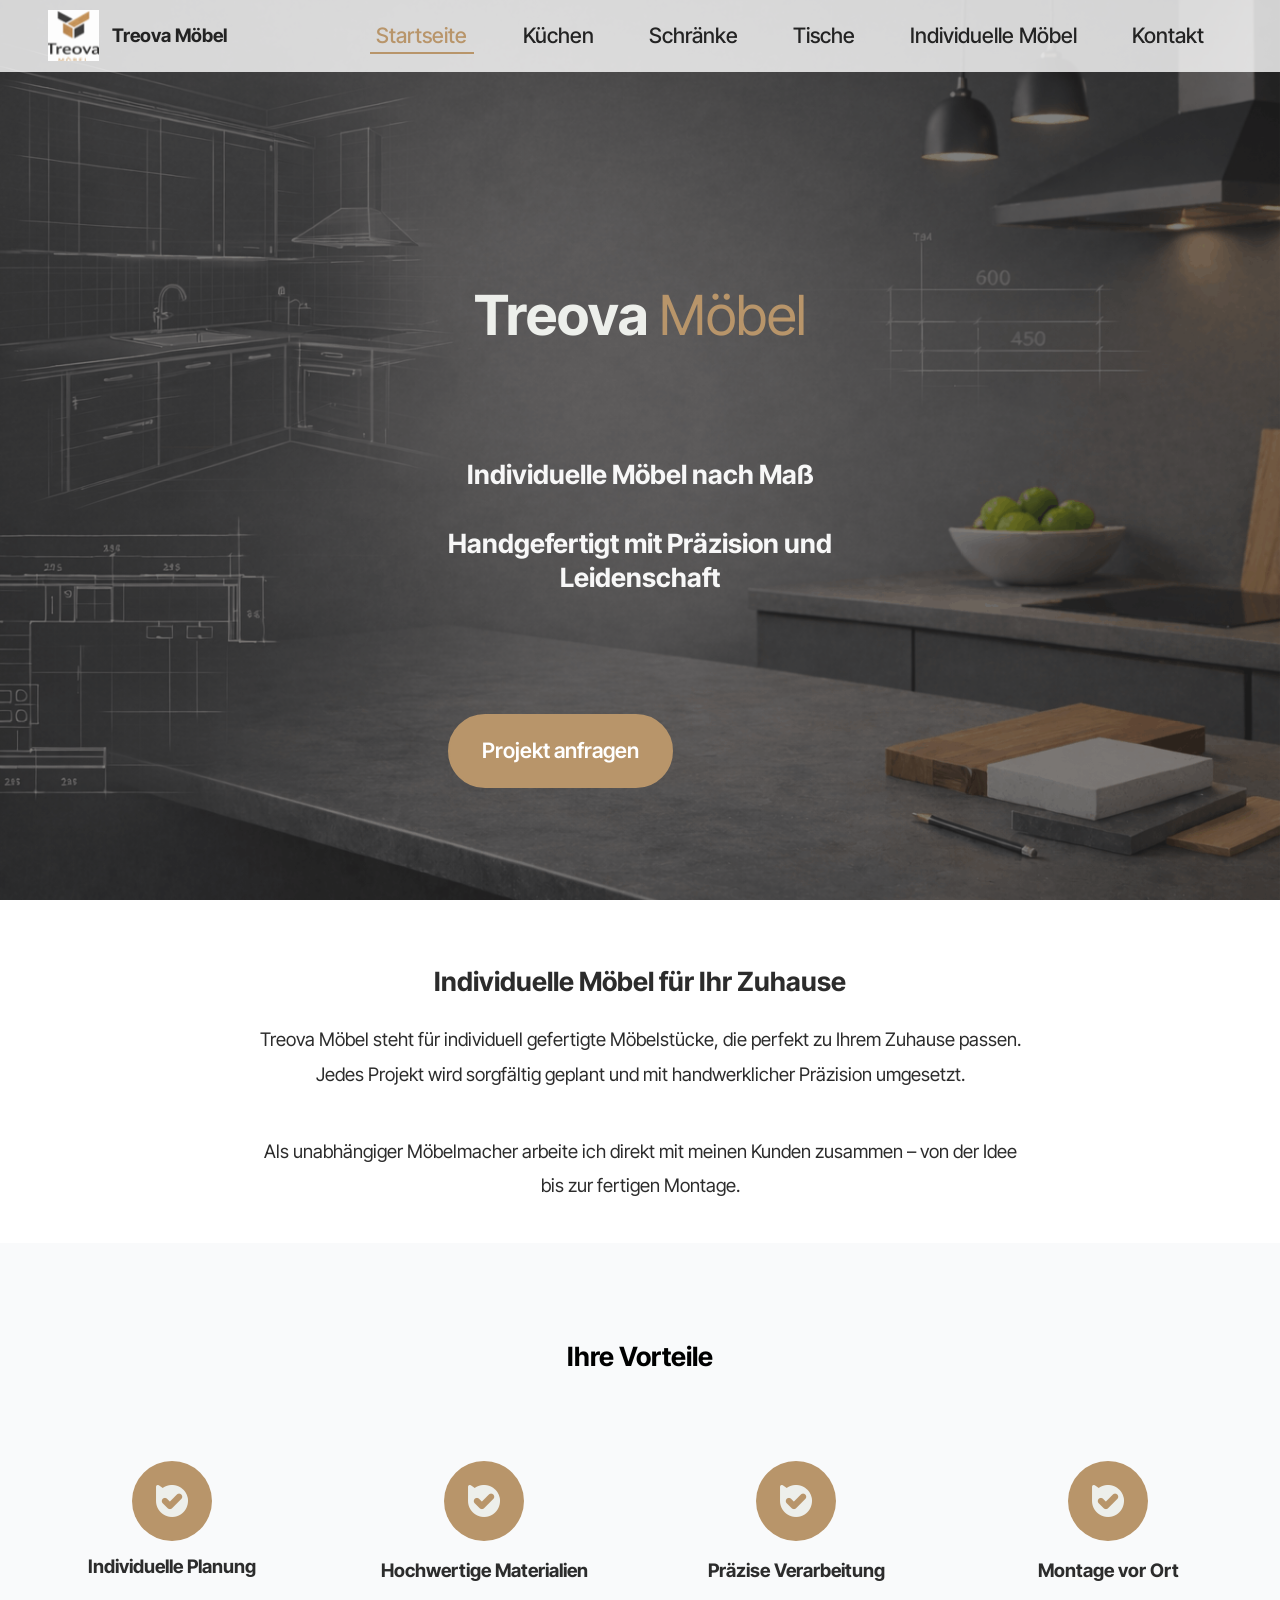
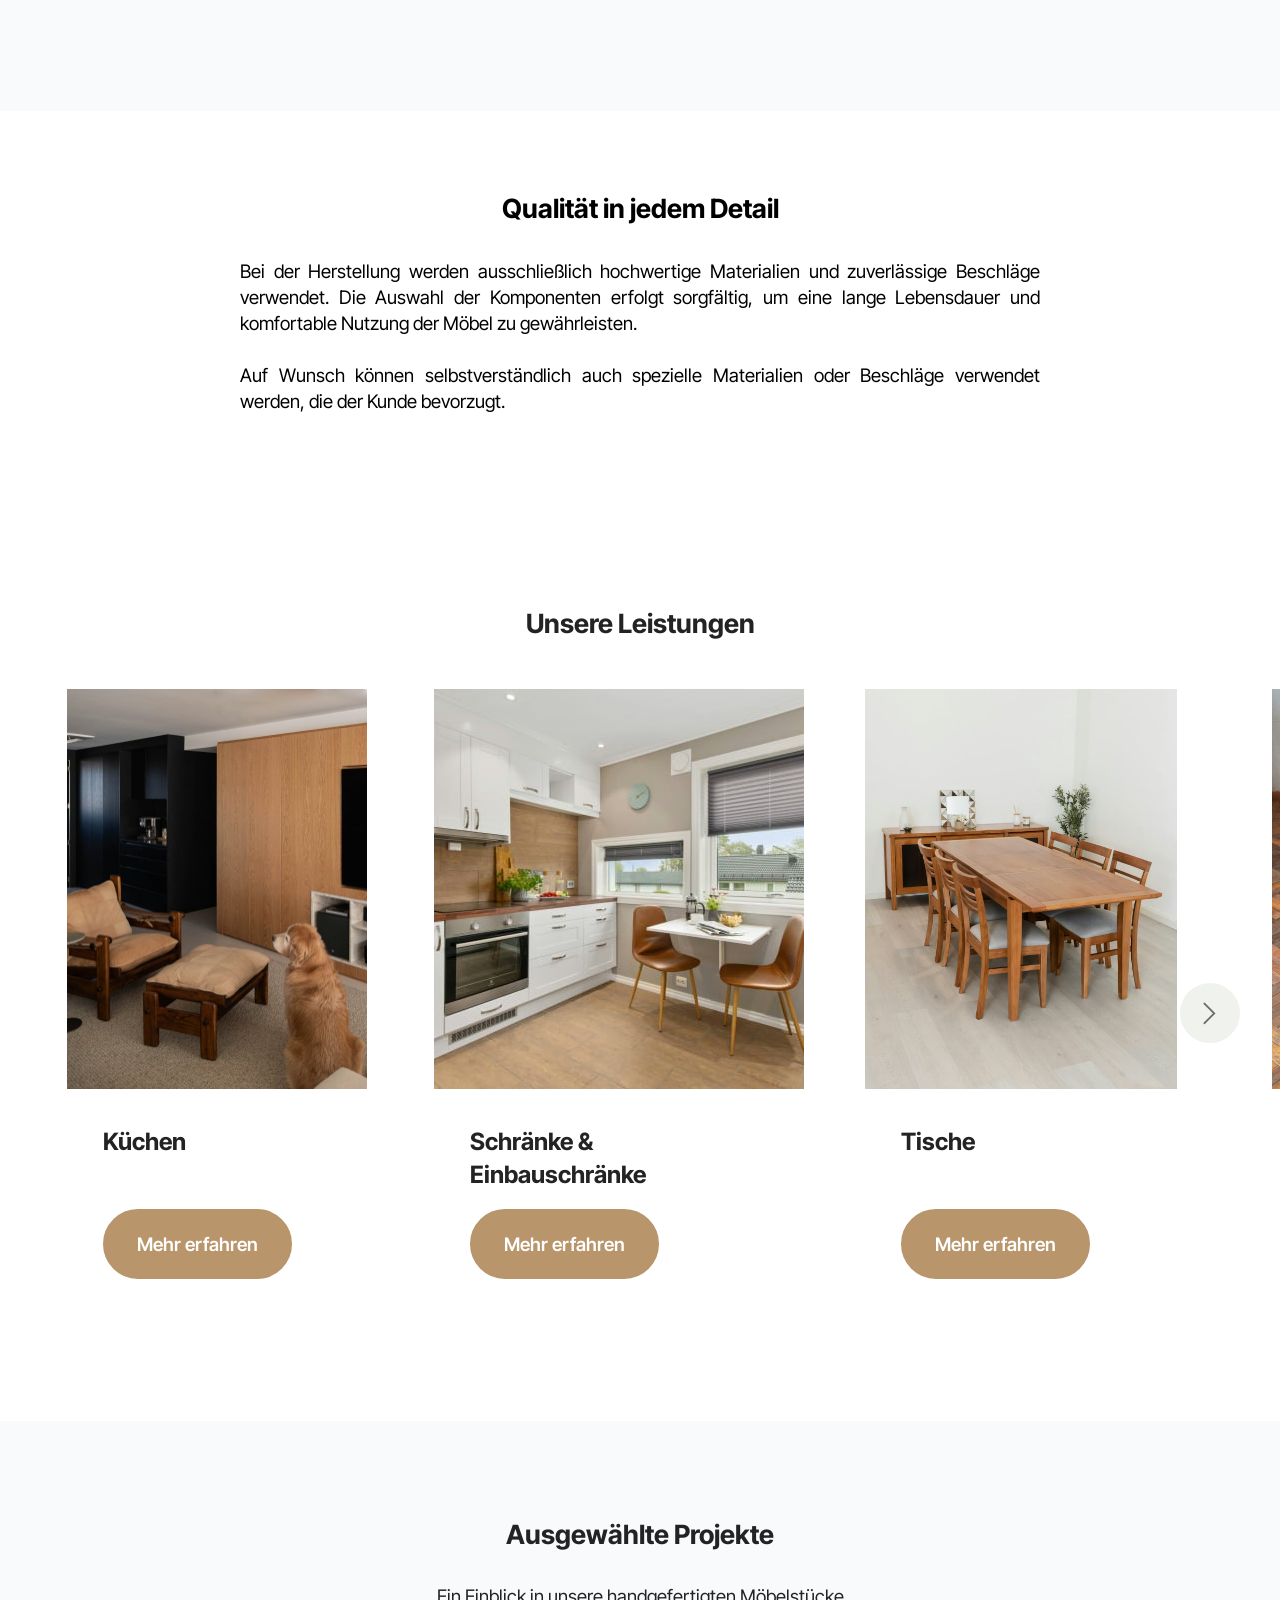
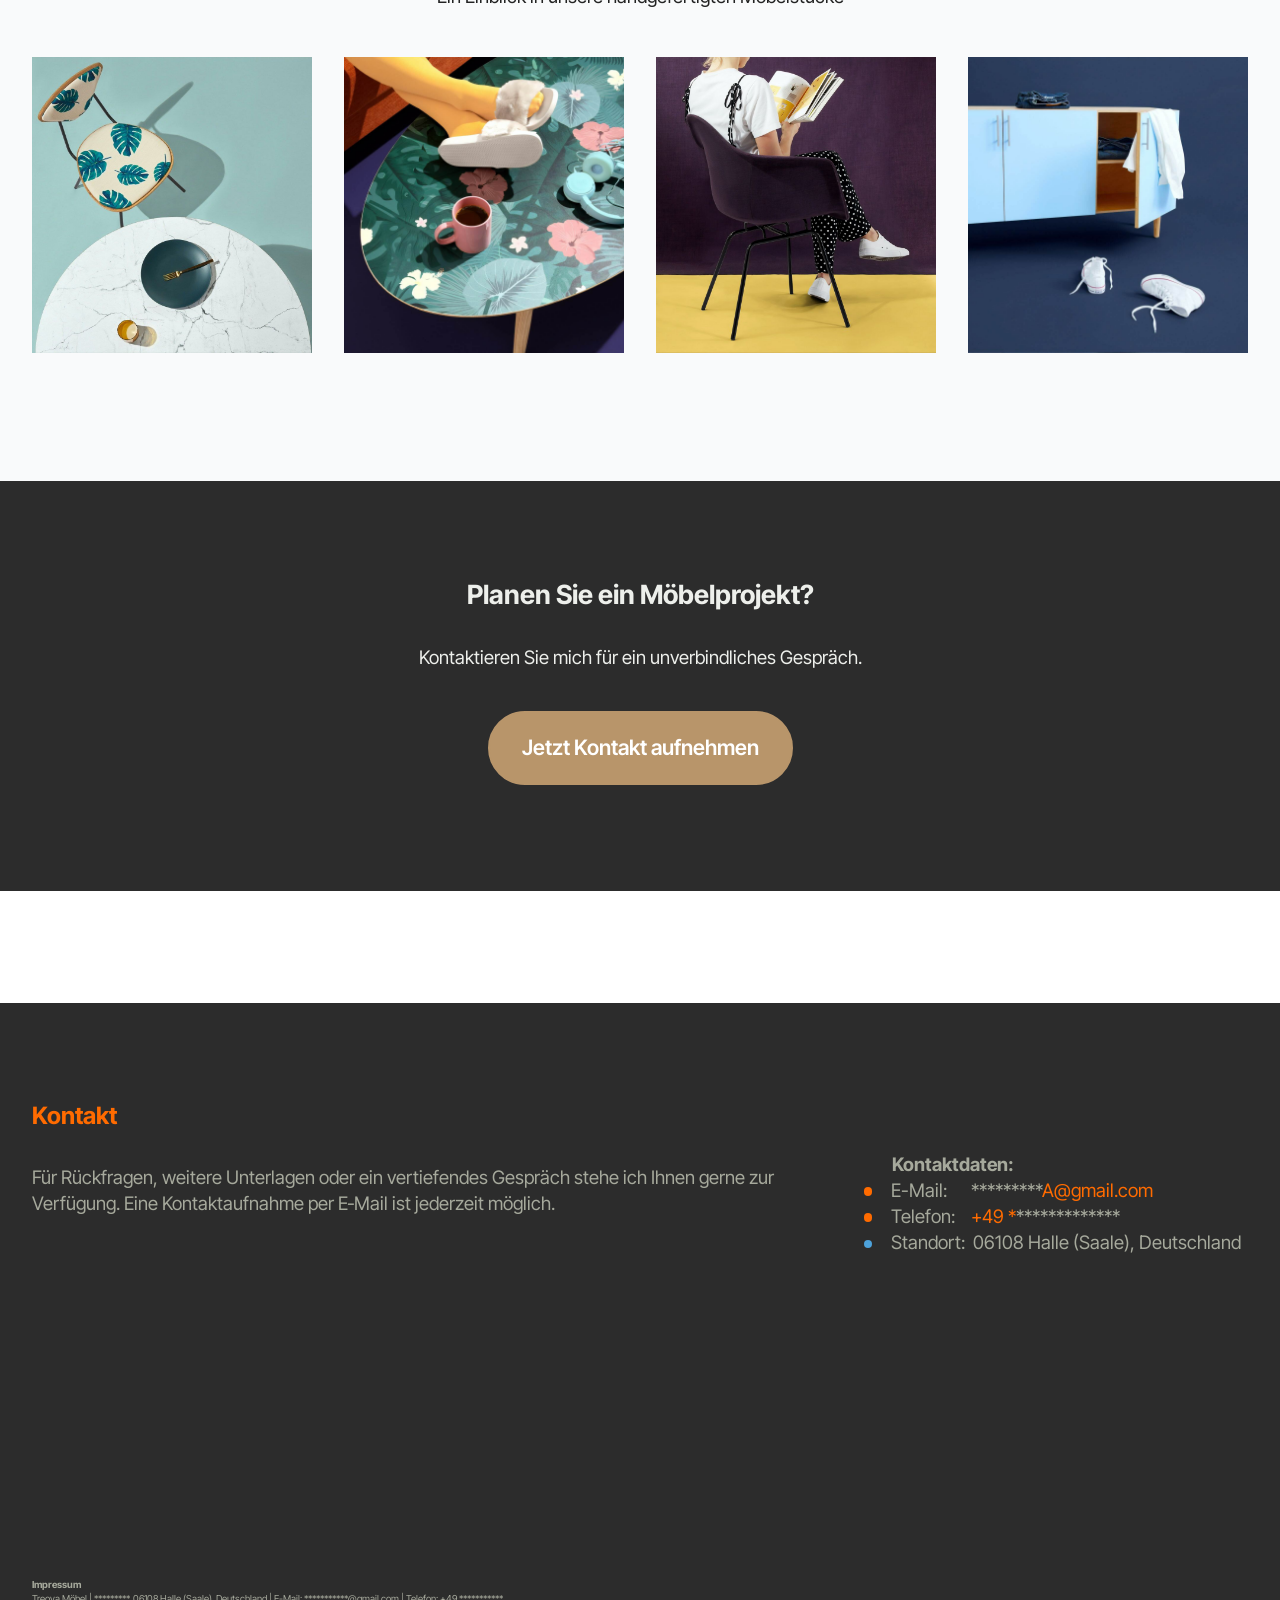
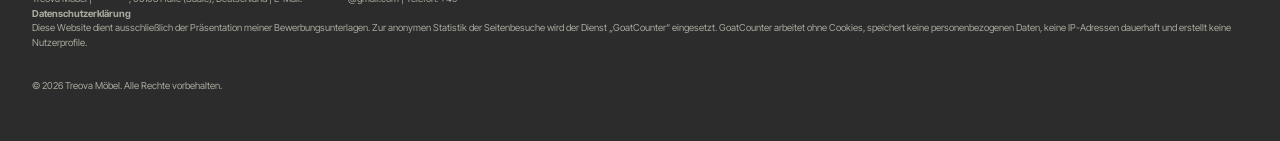
==== index.html @ cf36a308 "2.5 коммит" ====
<!DOCTYPE html>
<html  lang="de">
<head>
  <!-- Site made with Mobirise Website Builder v6.1.9, https://mobirise.com -->
  <meta charset="UTF-8">
  <meta http-equiv="X-UA-Compatible" content="IE=edge">
  <meta name="generator" content="Mobirise v6.1.9, mobirise.com">
  <meta name="twitter:card" content="summary_large_image"/>
  <meta name="twitter:image:src" content="assets/images/index-meta.png">
  <meta property="og:image" content="assets/images/index-meta.png">
  <meta name="twitter:title" content="Treova Möbel">
  <meta name="viewport" content="width=device-width, initial-scale=1, minimum-scale=1">
  <link rel="shortcut icon" href="assets/images/logo-t20e2809420d0bad0bed0bfd0b8d18f-128x108.png" type="image/x-icon">
  <meta name="description" content="Qualität braucht Zeit">
  
  
  <title>Treova Möbel</title>
  <link rel="stylesheet" href="assets/web/assets/mobirise-icons2/mobirise2.css">
  <link rel="stylesheet" href="assets/bootstrap/css/bootstrap.min.css">
  <link rel="stylesheet" href="assets/parallax/jarallax.css">
  <link rel="stylesheet" href="assets/dropdown/css/style.css">
  <link rel="stylesheet" href="assets/socicon/css/styles.css">
  <link rel="stylesheet" href="assets/theme/css/style.css">
  <link rel="preload" href="https://fonts.googleapis.com/css?family=Inter+Tight:100,200,300,400,500,600,700,800,900,100i,200i,300i,400i,500i,600i,700i,800i,900i&display=swap" as="style" onload="this.onload=null;this.rel='stylesheet'">
  <noscript><link rel="stylesheet" href="https://fonts.googleapis.com/css?family=Inter+Tight:100,200,300,400,500,600,700,800,900,100i,200i,300i,400i,500i,600i,700i,800i,900i&display=swap"></noscript>
  <link rel="preload" as="style" href="assets/mobirise/css/mbr-additional.css?v=vPONJG"><link rel="stylesheet" href="assets/mobirise/css/mbr-additional.css?v=vPONJG" type="text/css">

  
  
  
</head>
<body>
  
  <section data-bs-version="5.1" class="menu menu1 cid-v5mU62yUip" once="menu" id="menu1-2">
    

    <nav class="navbar navbar-dropdown navbar-fixed-top navbar-expand-lg">
        <div class="container-fluid">
            <div class="navbar-brand">
                <span class="navbar-logo">
                    <a href="index.html#header18-1">
                        <img src="assets/images/logo-t-1-140x93.webp" alt="" style="height: 3.2rem;">
                    </a>
                </span>
                <span class="navbar-caption-wrap"><a class="navbar-caption text-black display-7" href="index.html">Treova Möbel</a></span>
            </div>
            <button class="navbar-toggler" type="button" data-toggle="collapse" data-bs-toggle="collapse" data-target="#navbarSupportedContent" data-bs-target="#navbarSupportedContent" aria-controls="navbarNavAltMarkup" aria-expanded="false" aria-label="Toggle navigation">
                <div class="hamburger">
                    <span></span>
                    <span></span>
                    <span></span>
                    <span></span>
                </div>
            </button>
            <div class="collapse navbar-collapse" id="navbarSupportedContent">
                <ul class="navbar-nav nav-dropdown nav-right" data-app-modern-menu="true"><li class="nav-item"><a class="nav-link link text-black display-4" href="index.html#header18-1">Startseite</a></li>
                    <li class="nav-item"><a class="nav-link link text-black display-4" href="index.html#article11-s">
                            Küchen</a></li>
                    <li class="nav-item"><a class="nav-link link text-black display-4" href="index.html#article11-t">Schränke</a>
                    </li><li class="nav-item"><a class="nav-link link text-black display-4" href="index.html#article11-t">Tische</a></li><li class="nav-item"><a class="nav-link link text-black display-4" href="index.html#article11-t">Individuelle Möbel</a></li><li class="nav-item"><a class="nav-link link text-black display-4" href="index.html#content10-z">Kontakt</a></li></ul>
                
                
            </div>
        </div>
    </nav>
</section>

<section data-bs-version="5.1" class="header18 cid-v5iQ4t1JHs mbr-fullscreen mbr-parallax-background" id="header18-1">

    

    
    <div class="mbr-overlay" style="opacity: 0.6; background-color: rgb(44, 44, 44);"></div>

    <div class="align-center container-fluid">
        <div class="row justify-content-center">
            <div class="col-12 col-lg-4">
                <h1 class="mbr-section-title mbr-fonts-style mbr-white mb-3 display-1"><strong><br></strong><br><br><strong>Treova <span style="color: #b8956a;"> Möbel</span></strong><br><strong><br></strong></h1>
                <h2 class="mbr-section-subtitle mbr-fonts-style mbr-white mb-3 display-2"><br><strong>Individuelle Möbel nach Maß</strong><br><br><div><strong>Handgefertigt mit Präzision und Leidenschaft</strong></div></h2>
                <p class="mbr-text mbr-fonts-style mbr-white display-7"><br><br><br></p>
                <div class="mbr-section-btn mt-3"><a class="btn btn-primary display-4" href="https://mobiri.se">Projekt anfragen</a></div>
            </div>
        </div>
    </div>
</section>

<section data-bs-version="5.1" class="article11 cid-v5na5n8tZS" id="article11-s">
    

    
    
    <div class="container">
        <div class="row justify-content-center">
            <div class="title col-md-12 col-lg-9">
                <h3 class="mbr-section-title mbr-fonts-style align-center mt-0 mb-0 display-2"><strong>Individuelle Möbel für Ihr Zuhause</strong></h3>
                <h4 class="mbr-section-subtitle align-center mbr-fonts-style mt-4 display-7"><p>Treova Möbel steht für individuell gefertigte Möbelstücke, die perfekt zu Ihrem Zuhause passen.
</p><p>Jedes Projekt wird sorgfältig geplant und mit handwerklicher Präzision umgesetzt.</p><br><p>
</p><p>Als unabhängiger Möbelmacher arbeite ich direkt mit meinen Kunden zusammen – von der Idee
</p><p>bis zur fertigen Montage.</p><p>
</p><p>
</p><p>
</p><p>
</p><p>
</p><p>
</p></h4>
                
            </div>
        </div>
    </div>
</section>

<section data-bs-version="5.1" class="features10 cid-vdRN24aabG" id="features010-13">
  

  
  
  <div class="container">
    <div class="row justify-content-center mb-5">
      <div class="col-12 mb-0 content-head">
        <h3 class="mbr-section-title mbr-fonts-style align-center display-2"><strong>Ihre Vorteile</strong></h3>
        
      </div>
    </div>
    <div class="row">
      <div class="item features-without-image col-12 col-md-6 col-lg-3">
        <div class="item-wrapper">
          <div class="card-box align-left">
            <div class="iconfont-wrapper mb-3">
              <span class="mbr-iconfont socicon-bale socicon" style="color: rgb(237, 239, 235); fill: rgb(237, 239, 235);"></span>
            </div>
            <h4 class="card-title mbr-fonts-style display-7"><p><strong>Individuelle Planung</strong></p></h4>
            
            
          </div>
        </div>
      </div>
      <div class="item features-without-image col-12 col-md-6 col-lg-3">
        <div class="item-wrapper">
          <div class="card-box align-left">
            <div class="iconfont-wrapper mb-3">
              <span class="mbr-iconfont socicon-bale socicon" style="color: rgb(237, 239, 235); fill: rgb(237, 239, 235);"></span>
            </div>
            <h4 class="card-title mbr-fonts-style display-7"><strong>Hochwertige Materialien</strong></h4>
            
            
          </div>
        </div>
      </div>
      <div class="item features-without-image col-12 col-md-6 col-lg-3">
        <div class="item-wrapper">
          <div class="card-box align-left">
            <div class="iconfont-wrapper mb-3">
              <span class="mbr-iconfont socicon-bale socicon" style="color: rgb(237, 239, 235); fill: rgb(237, 239, 235);"></span>
            </div>
            <h4 class="card-title mbr-fonts-style display-7"><strong>Präzise Verarbeitung</strong></h4>
            
            
          </div>
        </div>
      </div><div class="item features-without-image col-12 col-md-6 col-lg-3">
        <div class="item-wrapper">
          <div class="card-box align-left">
            <div class="iconfont-wrapper mb-3">
              <span class="mbr-iconfont socicon-bale socicon" style="color: rgb(237, 239, 235); fill: rgb(237, 239, 235);"></span>
            </div>
            <h4 class="card-title mbr-fonts-style display-7"><strong>Montage vor Ort</strong></h4>
            
            
          </div>
        </div>
      </div>
    </div>
  </div>
</section>

<section data-bs-version="5.1" class="article12 cid-vdS11C3sQA" id="article12-14">    
    
    <div class="container">
        <div class="row justify-content-center">
            <div class="col-md-12 col-lg-8">
                <h3 class="mbr-section-title mbr-fonts-style mb-4 mt-0 display-2"><strong>Qualität in jedem Detail</strong></h3>
                
                <p class="mbr-text mbr-fonts-style display-7">Bei der Herstellung werden ausschließlich hochwertige Materialien und zuverlässige Beschläge verwendet. Die Auswahl der Komponenten erfolgt sorgfältig, um eine lange Lebensdauer und komfortable Nutzung der Möbel zu gewährleisten.
<br>
<br>Auf Wunsch können selbstverständlich auch spezielle Materialien oder Beschläge verwendet werden, die der Kunde bevorzugt.</p>
            </div>
        </div>
    </div>
</section>

<section data-bs-version="5.1" class="features017 mbr-embla cid-vdS1R44DK9" id="features017-15">
	
	
	<div class="position-relative">
		<div class="container-fluid">
			<div class="row justify-content-center">
				<div class="col-12 content-head">
					<div class="mbr-section-head mb-5">
						<h4 class="mbr-section-title mbr-fonts-style align-center mb-0 display-2"><strong>Unsere Leistungen</strong></h4>
						
					</div>
				</div>
			</div>
		</div>

		<div class="embla" data-skip-snaps="true" data-align="center" data-contain-scroll="trimSnaps" data-auto-play-interval="5" data-draggable="true">
			<div class="embla__viewport container-fluid">
				<div class="embla__container">
					
					<div class="embla__slide slider-image item active" style="margin-left: 1rem; margin-right: 1rem;">
						<div class="slide-content">
							<div class="item-img">
								<div class="item-wrapper">
									<img src="assets/images/caroline-badran-wv4qcw4jqta-unsplash-600x802.webp" alt="Mobirise Website Builder" title="" data-slide-to="0" data-bs-slide-to="0">
								</div>
							</div>
							<div class="item-content">
								<h5 class="item-title mbr-fonts-style display-5">
									<strong>Küchen</strong></h5>
								
								
							</div>

							<div class="mbr-section-btn item-footer mt-2"><a href="" class="btn item-btn btn-primary display-7" target="_blank">Mehr erfahren</a></div>
						</div>
					</div><div class="embla__slide slider-image item" style="margin-left: 1rem; margin-right: 1rem;">
						<div class="slide-content">
							<div class="item-img">
								<div class="item-wrapper">
									<img src="assets/images/rune-enstad-uxfj-6zj27m-unsplash-600x400.webp" alt="Mobirise Website Builder" title="" data-slide-to="1" data-bs-slide-to="1">
								</div>
							</div>
							<div class="item-content">
								<h5 class="item-title mbr-fonts-style display-5">
									<strong>Schränke &amp; Einbauschränke</strong></h5>
								
								
							</div>
							<div class="mbr-section-btn item-footer mt-2"><a href="" class="btn item-btn btn-primary display-7" target="_blank">Mehr erfahren</a></div>
						</div>
					</div>
					<div class="embla__slide slider-image item" style="margin-left: 1rem; margin-right: 1rem;">
						<div class="slide-content">
							<div class="item-img">
								<div class="item-wrapper">
									<img src="assets/images/costa-live-fnfusu-hc98-unsplash-600x768.webp" alt="Mobirise Website Builder" title="" data-slide-to="3" data-bs-slide-to="3">
								</div>
							</div>
							<div class="item-content">
								<h5 class="item-title mbr-fonts-style display-5">
									<strong>Tische</strong></h5>
								
								
							</div>
							<div class="mbr-section-btn item-footer mt-2"><a href="" class="btn item-btn btn-primary display-7" target="_blank">Mehr erfahren</a></div>
						</div>
					</div>
					<div class="embla__slide slider-image item" style="margin-left: 1rem; margin-right: 1rem;">
						<div class="slide-content">
							<div class="item-img">
								<div class="item-wrapper">
									<img src="assets/images/lesha-tuman-lwusfk4whl8-unsplash-1200x1590.webp" alt="Mobirise Website Builder" title="" data-slide-to="4" data-bs-slide-to="4">
								</div>
							</div>
							<div class="item-content">
								<h5 class="item-title mbr-fonts-style display-5">
									<strong>Individuelle Möbel</strong></h5>
								
								
							</div>
							<div class="mbr-section-btn item-footer mt-2"><a href="" class="btn item-btn btn-primary display-7" target="_blank">Mehr erfahren</a></div>
						</div>
					</div>
					
					
					
					
				</div>
			</div>
			<button class="embla__button embla__button--prev">
				<span class="mobi-mbri mobi-mbri-arrow-prev mbr-iconfont" aria-hidden="true"></span>
				<span class="sr-only visually-hidden visually-hidden visually-hidden">Previous</span>
			</button>
			<button class="embla__button embla__button--next">
				<span class="mobi-mbri mobi-mbri-arrow-next mbr-iconfont" aria-hidden="true"></span>
				<span class="sr-only visually-hidden visually-hidden visually-hidden">Next</span>
			</button>
		</div>
	</div>
</section>

<section data-bs-version="5.1" class="gallery1 mbr-gallery cid-vdS9AsMY2x" id="gallery01-17">
    
    

    <div class="container-fluid">
        <div class="row justify-content-center">
            <div class="col-12 content-head">
                <div class="mb-5">
                    <h3 class="mbr-section-title mbr-fonts-style align-center m-0 display-2"><strong>Ausgewählte Projekte</strong></h3>
                    <h4 class="mbr-section-subtitle mbr-fonts-style align-center mb-0 mt-4 display-7">Ein Einblick in unsere handgefertigten Möbelstücke</h4>
                </div>
            </div>
        </div>
        
        <div class="row mbr-gallery">
            
            
            
            
            <div class="col-12 col-md-6 col-lg-3 item gallery-image active">
                <div class="item-wrapper mb-3" data-toggle="modal" data-bs-toggle="modal" data-target="#vdSB1bk5Z7-modal" data-bs-target="#vdSB1bk5Z7-modal">
                    <img class="w-100" src="assets/images/gallery10.webp" alt="Mobirise Website Builder" data-slide-to="0" data-bs-slide-to="0" data-target="#lb-vdSB1bk5Z7" data-bs-target="#lb-vdSB1bk5Z7">
                    <div class="icon-wrapper">
                        <span class="mobi-mbri mobi-mbri-search mbr-iconfont mbr-iconfont-btn"></span>
                    </div>
                </div>
                
            </div>
            <div class="col-12 col-md-6 col-lg-3 item gallery-image">
                <div class="item-wrapper mb-3" data-toggle="modal" data-bs-toggle="modal" data-target="#vdSB1bk5Z7-modal" data-bs-target="#vdSB1bk5Z7-modal">
                    <img class="w-100" src="assets/images/gallery05.webp" alt="Mobirise Website Builder" data-slide-to="1" data-bs-slide-to="1" data-target="#lb-vdSB1bk5Z7" data-bs-target="#lb-vdSB1bk5Z7">
                    <div class="icon-wrapper">
                        <span class="mobi-mbri mobi-mbri-search mbr-iconfont mbr-iconfont-btn"></span>
                    </div>
                </div>
                
            </div>
            <div class="col-12 col-md-6 col-lg-3 item gallery-image">
                <div class="item-wrapper mb-3" data-toggle="modal" data-bs-toggle="modal" data-target="#vdSB1bk5Z7-modal" data-bs-target="#vdSB1bk5Z7-modal">
                    <img class="w-100" src="assets/images/gallery06.webp" alt="Mobirise Website Builder" data-slide-to="2" data-bs-slide-to="2" data-target="#lb-vdSB1bk5Z7" data-bs-target="#lb-vdSB1bk5Z7">
                    <div class="icon-wrapper">
                        <span class="mobi-mbri mobi-mbri-search mbr-iconfont mbr-iconfont-btn"></span>
                    </div>
                </div>
                
            </div>
            <div class="col-12 col-md-6 col-lg-3 item gallery-image">
                <div class="item-wrapper mb-3" data-toggle="modal" data-bs-toggle="modal" data-target="#vdSB1bk5Z7-modal" data-bs-target="#vdSB1bk5Z7-modal">
                    <img class="w-100" src="assets/images/gallery07.webp" alt="Mobirise Website Builder" data-slide-to="3" data-bs-slide-to="3" data-target="#lb-vdSB1bk5Z7" data-bs-target="#lb-vdSB1bk5Z7">
                    <div class="icon-wrapper">
                        <span class="mobi-mbri mobi-mbri-search mbr-iconfont mbr-iconfont-btn"></span>
                    </div>
                </div>
                
            </div>
        </div>

        <div class="modal mbr-slider" tabindex="-1" role="dialog" aria-hidden="true" id="vdSB1bk5Z7-modal">
            <div class="modal-dialog" role="document">
                <div class="modal-content">
                    <div class="modal-body">
                        <div class="carousel slide" data-pause="false" data-bs-pause="false" id="lb-vdSB1bk5Z7" data-interval="5000" data-bs-interval="5000">
                            <div class="carousel-inner">
                                
                                
                                
                                
                                <div class="carousel-item active">
                                    <img class="d-block w-100" src="assets/images/gallery10.webp" alt="Mobirise Website Builder">
                                </div>
                                <div class="carousel-item">
                                    <img class="d-block w-100" src="assets/images/gallery05.webp" alt="Mobirise Website Builder">
                                </div>
                                <div class="carousel-item">
                                    <img class="d-block w-100" src="assets/images/gallery06.webp" alt="Mobirise Website Builder">
                                </div>
                                <div class="carousel-item">
                                    <img class="d-block w-100" src="assets/images/gallery07.webp" alt="Mobirise Website Builder">
                                </div>
                            </div>
                            <ol class="carousel-indicators">
                                <li data-slide-to="0" data-bs-slide-to="0" class="active" data-target="#lb-vdSB1bk5Z7" data-bs-target="#lb-vdSB1bk5Z7"></li>
                                <li data-slide-to="1" data-bs-slide-to="1" data-target="#lb-vdSB1bk5Z7" data-bs-target="#lb-vdSB1bk5Z7"></li>
                                <li data-slide-to="2" data-bs-slide-to="2" data-target="#lb-vdSB1bk5Z7" data-bs-target="#lb-vdSB1bk5Z7"></li>
                                <li data-slide-to="3" data-bs-slide-to="3" data-target="#lb-vdSB1bk5Z7" data-bs-target="#lb-vdSB1bk5Z7"></li>
                                
                                
                                
                                
                            </ol>
                            <a role="button" href="" class="close" data-dismiss="modal" data-bs-dismiss="modal" aria-label="Close">
                            </a>
                            <a class="carousel-control-prev carousel-control" role="button" data-slide="prev" data-bs-slide="prev" href="#lb-vdSB1bk5Z7">
                                <span class="mobi-mbri mobi-mbri-arrow-prev" aria-hidden="true"></span>
                                <span class="sr-only visually-hidden">Previous</span>
                            </a>
                            <a class="carousel-control-next carousel-control" role="button" data-slide="next" data-bs-slide="next" href="#lb-vdSB1bk5Z7">
                                <span class="mobi-mbri mobi-mbri-arrow-next" aria-hidden="true"></span>
                                <span class="sr-only visually-hidden">Next</span>
                            </a>
                        </div>
                    </div>
                </div>
            </div>
        </div>
    </div>
</section>

<section data-bs-version="5.1" class="article11 cid-vdSbtx95A5" id="article11-19">
    

    
    
    <div class="container">
        <div class="row justify-content-center">
            <div class="title col-md-12 col-lg-10">
                <h3 class="mbr-section-title mbr-fonts-style align-center mt-0 mb-0 display-2"><strong>Planen Sie ein Möbelprojekt?</strong></h3>
                <h4 class="mbr-section-subtitle align-center mbr-fonts-style mt-4 display-7">Kontaktieren Sie mich für ein unverbindliches Gespräch.</h4>
                <div class="mbr-section-btn align-center mt-4"><a class="btn btn-primary display-4" href="https://mobiri.se">
                        Jetzt Kontakt aufnehmen
                    </a></div>
            </div>
        </div>
    </div>
</section>

<section data-bs-version="5.1" class="article11 cid-vdScfgJIbc" id="article11-1b">
    

    
    
    <div class="container">
        <div class="row justify-content-center">
            <div class="title col-md-12 col-lg-4">
                
                
                
            </div>
        </div>
    </div>
</section>

<section data-bs-version="5.1" class="content10 cid-v5nqV9HXlA" id="content10-z">
    
    <div class="container">
        <div class="row justify-content-center">
            <div class="col-12 col-md">
                <h5 class="mbr-section-title mbr-fonts-style mb-4 display-5">
                    <strong>Kontakt</strong>
                </h5>
                <h6 class="mbr-section-subtitle mbr-fonts-style mb-4 display-7">Für Rückfragen, weitere Unterlagen oder ein vertiefendes Gespräch stehe ich Ihnen gerne zur Verfügung. Eine Kontaktaufnahme per E‑Mail ist jederzeit möglich.
<div>
</div><div><br></div></h6>
            </div>
            <div class="col-md-12 col-lg-4">
                <p class="mbr-text mbr-fonts-style display-7"><strong><br></strong><br><strong>&nbsp; &nbsp; &nbsp; &nbsp;Kontaktdaten:</strong><br><span style="display:inline-block;width:0.45em;height:0.45em;border-radius:50%;background:#ff6b00;margin-right:1em;vertical-align:middle;"></span>E-Mail:&nbsp; &nbsp; &nbsp; *********<a href="mailto:SVETLANA@gmail.com" class="text-secondary">A@gmail.com</a><br><span style="display:inline-block;width:0.45em;height:0.45em;border-radius:50%;background:#ff6b00;margin-right:1em;vertical-align:middle;"></span>Telefon:&nbsp; &nbsp; <a href="tel:+491703128604" class="text-secondary text-primary">+49 *</a>*************<br><span style="display:inline-block;width:0.45em;height:0.45em;border-radius:50%;background:#4da2db;margin-right:1em;vertical-align:middle;"></span>Standort:&nbsp; 06108 Halle (Saale), Deutschland<br></p>
            </div>
        </div>
    </div>
</section>

<section data-bs-version="5.1" class="features15 cid-v5nteUKpYB" id="features15-10">

    

    
    
    <div class="container-fluid">
        <div class="row justify-content-center">
            <div class="item features-without-image mb-5 col-12 col-md-12 active">
                <div class="item-wrapper">
                    
                    <div class="card-box">
                        
                        <h5 class="card-text mbr-fonts-style new-font"><strong>Impressum
</strong><em><strong></strong></em><div>Treova Möbel | *********, 06108 Halle (Saale), Deutschland | E-Mail:  ***********@gmail.com | Telefon: +49 ***********</div><div><strong>Datenschutzerklärung
</strong></div><div>Diese Website dient ausschließlich der Präsentation meiner Bewerbungsunterlagen. Zur anonymen Statistik der Seitenbesuche wird der Dienst „GoatCounter“ eingesetzt. GoatCounter arbeitet ohne Cookies, speichert keine personenbezogenen Daten, keine IP-Adressen dauerhaft und erstellt keine Nutzerprofile.</div><br><br><div>© 2026 Treova Möbel. Alle Rechte vorbehalten.</div></h5>
                    </div>
                </div>
            </div>
            
            
        </div>
    </div>
</section><section class="display-7" style="padding: 0;align-items: center;justify-content: center;flex-wrap: wrap;    align-content: center;display: flex;position: relative;height: 4rem;"><a href="https://mobiri.se/4233459" style="flex: 1 1;height: 4rem;position: absolute;width: 100%;z-index: 1;"><img alt=" Free Website  Builder Software" style="height: 4rem;" src="[data-uri]"></a><p style="margin: 0;text-align: center;" class="display-7">Designed with Mobirise &#8204;</p><a style="z-index:1" href="https://mobirise.com/web-page-maker.html">Free Web Page Maker</a></section><script src="assets/bootstrap/js/bootstrap.bundle.min.js"></script>  <script src="assets/parallax/jarallax.js"></script>  <script src="assets/smoothscroll/smooth-scroll.js"></script>  <script src="assets/ytplayer/index.js"></script>  <script src="assets/dropdown/js/navbar-dropdown.js"></script>  <script src="assets/embla/embla.min.js"></script>  <script src="assets/embla/script.js"></script>  <script src="assets/theme/js/script.js"></script>  
  
  
</body>
</html>
---- assets/web/assets/mobirise-icons2/mobirise2.css ----
@font-face {
  font-family: 'Moririse2';
  font-display: swap;
  src:  url('mobirise2.eot?f2bix4');
  src:  url('mobirise2.eot?f2bix4#iefix') format('embedded-opentype'),
    url('mobirise2.woff2?f2bix4') format('woff2'),
    url('mobirise2.woff?f2bix4') format('woff'),
    url('mobirise2.ttf?f2bix4') format('truetype'),
    url('mobirise2.svg?f2bix4#mobirise2') format('svg');
  font-weight: normal;
  font-style: normal;
}

[class^="mobi-"], [class*=" mobi-"] {
  /* use !important to prevent issues with browser extensions that change fonts */
  font-family: 'Moririse2' !important;
  speak: none;
  font-style: normal;
  font-weight: normal;
  font-variant: normal;
  text-transform: none;
  line-height: 1;

  /* Better Font Rendering =========== */
  -webkit-font-smoothing: antialiased;
  -moz-osx-font-smoothing: grayscale;
}

.mobi-mbri-add-submenu:before {
  content: "\e900";
}
.mobi-mbri-alert:before {
  content: "\e901";
}
.mobi-mbri-align-center:before {
  content: "\e902";
}
.mobi-mbri-align-justify:before {
  content: "\e903";
}
.mobi-mbri-align-left:before {
  content: "\e904";
}
.mobi-mbri-align-right:before {
  content: "\e905";
}
.mobi-mbri-android:before {
  content: "\e906";
}
.mobi-mbri-apple:before {
  content: "\e907";
}
.mobi-mbri-arrow-down:before {
  content: "\e908";
}
.mobi-mbri-arrow-next:before {
  content: "\e909";
}
.mobi-mbri-arrow-prev:before {
  content: "\e90a";
}
.mobi-mbri-arrow-up:before {
  content: "\e90b";
}
.mobi-mbri-bold:before {
  content: "\e90c";
}
.mobi-mbri-bookmark:before {
  content: "\e90d";
}
.mobi-mbri-bootstrap:before {
  content: "\e90e";
}
.mobi-mbri-briefcase:before {
  content: "\e90f";
}
.mobi-mbri-browse:before {
  content: "\e910";
}
.mobi-mbri-bulleted-list:before {
  content: "\e911";
}
.mobi-mbri-calendar:before {
  content: "\e912";
}
.mobi-mbri-camera:before {
  content: "\e913";
}
.mobi-mbri-cart-add:before {
  content: "\e914";
}
.mobi-mbri-cart-full:before {
  content: "\e915";
}
.mobi-mbri-cash:before {
  content: "\e916";
}
.mobi-mbri-change-style:before {
  content: "\e917";
}
.mobi-mbri-chat:before {
  content: "\e918";
}
.mobi-mbri-clock:before {
  content: "\e919";
}
.mobi-mbri-close:before {
  content: "\e91a";
}
.mobi-mbri-cloud:before {
  content: "\e91b";
}
.mobi-mbri-code:before {
  content: "\e91c";
}
.mobi-mbri-contact-form:before {
  content: "\e91d";
}
.mobi-mbri-credit-card:before {
  content: "\e91e";
}
.mobi-mbri-cursor-click:before {
  content: "\e91f";
}
.mobi-mbri-cust-feedback:before {
  content: "\e920";
}
.mobi-mbri-database:before {
  content: "\e921";
}
.mobi-mbri-delivery:before {
  content: "\e922";
}
.mobi-mbri-desktop:before {
  content: "\e923";
}
.mobi-mbri-devices:before {
  content: "\e924";
}
.mobi-mbri-down:before {
  content: "\e925";
}
.mobi-mbri-download-2:before {
  content: "\e926";
}
.mobi-mbri-download:before {
  content: "\e927";
}
.mobi-mbri-drag-n-drop-2:before {
  content: "\e928";
}
.mobi-mbri-drag-n-drop:before {
  content: "\e929";
}
.mobi-mbri-edit-2:before {
  content: "\e92a";
}
.mobi-mbri-edit:before {
  content: "\e92b";
}
.mobi-mbri-error:before {
  content: "\e92c";
}
.mobi-mbri-extension:before {
  content: "\e92d";
}
.mobi-mbri-features:before {
  content: "\e92e";
}
.mobi-mbri-file:before {
  content: "\e92f";
}
.mobi-mbri-flag:before {
  content: "\e930";
}
.mobi-mbri-folder:before {
  content: "\e931";
}
.mobi-mbri-gift:before {
  content: "\e932";
}
.mobi-mbri-github:before {
  content: "\e933";
}
.mobi-mbri-globe-2:before {
  content: "\e934";
}
.mobi-mbri-globe:before {
  content: "\e935";
}
.mobi-mbri-growing-chart:before {
  content: "\e936";
}
.mobi-mbri-hearth:before {
  content: "\e937";
}
.mobi-mbri-help:before {
  content: "\e938";
}
.mobi-mbri-home:before {
  content: "\e939";
}
.mobi-mbri-hot-cup:before {
  content: "\e93a";
}
.mobi-mbri-idea:before {
  content: "\e93b";
}
.mobi-mbri-image-gallery:before {
  content: "\e93c";
}
.mobi-mbri-image-slider:before {
  content: "\e93d";
}
.mobi-mbri-info:before {
  content: "\e93e";
}
.mobi-mbri-italic:before {
  content: "\e93f";
}
.mobi-mbri-key:before {
  content: "\e940";
}
.mobi-mbri-laptop:before {
  content: "\e941";
}
.mobi-mbri-layers:before {
  content: "\e942";
}
.mobi-mbri-left-right:before {
  content: "\e943";
}
.mobi-mbri-left:before {
  content: "\e944";
}
.mobi-mbri-letter:before {
  content: "\e945";
}
.mobi-mbri-like:before {
  content: "\e946";
}
.mobi-mbri-link:before {
  content: "\e947";
}
.mobi-mbri-lock:before {
  content: "\e948";
}
.mobi-mbri-login:before {
  content: "\e949";
}
.mobi-mbri-logout:before {
  content: "\e94a";
}
.mobi-mbri-magic-stick:before {
  content: "\e94b";
}
.mobi-mbri-map-pin:before {
  content: "\e94c";
}
.mobi-mbri-menu:before {
  content: "\e94d";
}
.mobi-mbri-mobile-2:before {
  content: "\e94e";
}
.mobi-mbri-mobile-horizontal:before {
  content: "\e94f";
}
.mobi-mbri-mobile:before {
  content: "\e950";
}
.mobi-mbri-mobirise:before {
  content: "\e951";
}
.mobi-mbri-more-horizontal:before {
  content: "\e952";
}
.mobi-mbri-more-vertical:before {
  content: "\e953";
}
.mobi-mbri-music:before {
  content: "\e954";
}
.mobi-mbri-new-file:before {
  content: "\e955";
}
.mobi-mbri-numbered-list:before {
  content: "\e956";
}
.mobi-mbri-opened-folder:before {
  content: "\e957";
}
.mobi-mbri-pages:before {
  content: "\e958";
}
.mobi-mbri-paper-plane:before {
  content: "\e959";
}
.mobi-mbri-paperclip:before {
  content: "\e95a";
}
.mobi-mbri-phone:before {
  content: "\e95b";
}
.mobi-mbri-photo:before {
  content: "\e95c";
}
.mobi-mbri-photos:before {
  content: "\e95d";
}
.mobi-mbri-pin:before {
  content: "\e95e";
}
.mobi-mbri-play:before {
  content: "\e95f";
}
.mobi-mbri-plus:before {
  content: "\e960";
}
.mobi-mbri-preview:before {
  content: "\e961";
}
.mobi-mbri-print:before {
  content: "\e962";
}
.mobi-mbri-protect:before {
  content: "\e963";
}
.mobi-mbri-question:before {
  content: "\e964";
}
.mobi-mbri-quote-left:before {
  content: "\e965";
}
.mobi-mbri-quote-right:before {
  content: "\e966";
}
.mobi-mbri-redo:before {
  content: "\e967";
}
.mobi-mbri-refresh:before {
  content: "\e968";
}
.mobi-mbri-responsive-2:before {
  content: "\e969";
}
.mobi-mbri-responsive:before {
  content: "\e96a";
}
.mobi-mbri-right:before {
  content: "\e96b";
}
.mobi-mbri-rocket:before {
  content: "\e96c";
}
.mobi-mbri-sad-face:before {
  content: "\e96d";
}
.mobi-mbri-sale:before {
  content: "\e96e";
}
.mobi-mbri-save:before {
  content: "\e96f";
}
.mobi-mbri-search:before {
  content: "\e970";
}
.mobi-mbri-setting-2:before {
  content: "\e971";
}
.mobi-mbri-setting-3:before {
  content: "\e972";
}
.mobi-mbri-setting:before {
  content: "\e973";
}
.mobi-mbri-share:before {
  content: "\e974";
}
.mobi-mbri-shopping-bag:before {
  content: "\e975";
}
.mobi-mbri-shopping-basket:before {
  content: "\e976";
}
.mobi-mbri-shopping-cart:before {
  content: "\e977";
}
.mobi-mbri-sites:before {
  content: "\e978";
}
.mobi-mbri-smile-face:before {
  content: "\e979";
}
.mobi-mbri-speed:before {
  content: "\e97a";
}
.mobi-mbri-star:before {
  content: "\e97b";
}
.mobi-mbri-success:before {
  content: "\e97c";
}
.mobi-mbri-sun:before {
  content: "\e97d";
}
.mobi-mbri-sun2:before {
  content: "\e97e";
}
.mobi-mbri-tablet-vertical:before {
  content: "\e97f";
}
.mobi-mbri-tablet:before {
  content: "\e980";
}
.mobi-mbri-target:before {
  content: "\e981";
}
.mobi-mbri-timer:before {
  content: "\e982";
}
.mobi-mbri-to-ftp:before {
  content: "\e983";
}
.mobi-mbri-to-local-drive:before {
  content: "\e984";
}
.mobi-mbri-touch-swipe:before {
  content: "\e985";
}
.mobi-mbri-touch:before {
  content: "\e986";
}
.mobi-mbri-trash:before {
  content: "\e987";
}
.mobi-mbri-underline:before {
  content: "\e988";
}
.mobi-mbri-undo:before {
  content: "\e989";
}
.mobi-mbri-unlink:before {
  content: "\e98a";
}
.mobi-mbri-unlock:before {
  content: "\e98b";
}
.mobi-mbri-up-down:before {
  content: "\e98c";
}
.mobi-mbri-up:before {
  content: "\e98d";
}
.mobi-mbri-update:before {
  content: "\e98e";
}
.mobi-mbri-upload-2:before {
  content: "\e98f";
}
.mobi-mbri-upload:before {
  content: "\e990";
}
.mobi-mbri-user-2:before {
  content: "\e991";
}
.mobi-mbri-user:before {
  content: "\e992";
}
.mobi-mbri-users:before {
  content: "\e993";
}
.mobi-mbri-video-play:before {
  content: "\e994";
}
.mobi-mbri-video:before {
  content: "\e995";
}
.mobi-mbri-watch:before {
  content: "\e996";
}
.mobi-mbri-website-theme-2:before {
  content: "\e997";
}
.mobi-mbri-website-theme:before {
  content: "\e998";
}
.mobi-mbri-wifi:before {
  content: "\e999";
}
.mobi-mbri-windows:before {
  content: "\e99a";
}
.mobi-mbri-zoom-in:before {
  content: "\e99b";
}
.mobi-mbri-zoom-out:before {
  content: "\e99c";
}
---- assets/parallax/jarallax.css ----
.jarallax {
    position: relative;
    z-index: 0;
}
.jarallax > .jarallax-img {
    position: absolute;
    object-fit: cover;
    /* support for plugin https://github.com/bfred-it/object-fit-images */
    font-family: 'object-fit: cover;';
    top: 0;
    left: 0;
    width: 100%;
    height: 100%;
    z-index: -1;
}
---- assets/dropdown/css/style.css ----
.navbar-dropdown {
  left: 0;
  padding: 0;
  position: absolute;
  right: 0;
  top: 0;
  transition: all 0.45s ease;
  z-index: 1030;
  background: #282828; }
  .navbar-dropdown .navbar-logo {
    margin-right: 0.8rem;
    transition: margin 0.3s ease-in-out;
    vertical-align: middle; }
    .navbar-dropdown .navbar-logo img {
      height: 3.125rem;
      transition: all 0.3s ease-in-out; }
    .navbar-dropdown .navbar-logo.mbr-iconfont {
      font-size: 3.125rem;
      line-height: 3.125rem; }
  .navbar-dropdown .navbar-caption {
    font-weight: 700;
    white-space: normal;
    vertical-align: -4px;
    line-height: 3.125rem !important; }
    .navbar-dropdown .navbar-caption, .navbar-dropdown .navbar-caption:hover {
      color: inherit;
      text-decoration: none; }
  .navbar-dropdown .mbr-iconfont + .navbar-caption {
    vertical-align: -1px; }
  .navbar-dropdown.navbar-fixed-top {
    position: fixed; }
  .navbar-dropdown .navbar-brand span {
    vertical-align: -4px; }
  .navbar-dropdown.bg-color.transparent {
    background: none; }
  .navbar-dropdown.navbar-short .navbar-brand {
    padding: 0.625rem 0; }
    .navbar-dropdown.navbar-short .navbar-brand span {
      vertical-align: -1px; }
  .navbar-dropdown.navbar-short .navbar-caption {
    line-height: 2.375rem !important;
    vertical-align: -2px; }
  .navbar-dropdown.navbar-short .navbar-logo {
    margin-right: 0.5rem; }
    .navbar-dropdown.navbar-short .navbar-logo img {
      height: 2.375rem; }
    .navbar-dropdown.navbar-short .navbar-logo.mbr-iconfont {
      font-size: 2.375rem;
      line-height: 2.375rem; }
  .navbar-dropdown.navbar-short .mbr-table-cell {
    height: 3.625rem; }
  .navbar-dropdown .navbar-close {
    left: 0.6875rem;
    position: fixed;
    top: 0.75rem;
    z-index: 1000; }
  .navbar-dropdown .hamburger-icon {
    content: "";
    display: inline-block;
    vertical-align: middle;
    width: 16px;
    -webkit-box-shadow: 0 -6px 0 1px #282828,0 0 0 1px #282828,0 6px 0 1px #282828;
    -moz-box-shadow: 0 -6px 0 1px #282828,0 0 0 1px #282828,0 6px 0 1px #282828;
    box-shadow: 0 -6px 0 1px #282828,0 0 0 1px #282828,0 6px 0 1px #282828; }

.dropdown-menu .dropdown-toggle[data-toggle="dropdown-submenu"]::after {
  border-bottom: 0.35em solid transparent;
  border-left: 0.35em solid;
  border-right: 0;
  border-top: 0.35em solid transparent;
  margin-left: 0.3rem; }

.dropdown-menu .dropdown-item:focus {
  outline: 0; }

.nav-dropdown {
  font-size: 0.75rem;
  font-weight: 500;
  height: auto !important; }
  .nav-dropdown .nav-btn {
    padding-left: 1rem; }
  .nav-dropdown .link {
    margin: .667em 1.667em;
    font-weight: 500;
    padding: 0;
    transition: color .2s ease-in-out; }
    .nav-dropdown .link.dropdown-toggle {
      margin-right: 2.583em; }
      .nav-dropdown .link.dropdown-toggle::after {
        margin-left: .25rem;
        border-top: 0.35em solid;
        border-right: 0.35em solid transparent;
        border-left: 0.35em solid transparent;
        border-bottom: 0; }
      .nav-dropdown .link.dropdown-toggle[aria-expanded="true"] {
        margin: 0;
        padding: 0.667em 3.263em  0.667em 1.667em; }
  .nav-dropdown .link::after,
  .nav-dropdown .dropdown-item::after {
    color: inherit; }
  .nav-dropdown .btn {
    font-size: 0.75rem;
    font-weight: 700;
    letter-spacing: 0;
    margin-bottom: 0;
    padding-left: 1.25rem;
    padding-right: 1.25rem; }
  .nav-dropdown .dropdown-menu {
    border-radius: 0;
    border: 0;
    left: 0;
    margin: 0;
    padding-bottom: 1.25rem;
    padding-top: 1.25rem;
    position: relative; }
  .nav-dropdown .dropdown-submenu {
    margin-left: 0.125rem;
    top: 0; }
  .nav-dropdown .dropdown-item {
    font-weight: 500;
    line-height: 2;
    padding: 0.3846em 4.615em 0.3846em 1.5385em;
    position: relative;
    transition: color .2s ease-in-out, background-color .2s ease-in-out; }
    .nav-dropdown .dropdown-item::after {
      margin-top: -0.3077em;
      position: absolute;
      right: 1.1538em;
      top: 50%; }
    .nav-dropdown .dropdown-item:focus, .nav-dropdown .dropdown-item:hover {
      background: none; }

@media (max-width: 767px) {
  .nav-dropdown.navbar-toggleable-sm {
    bottom: 0;
    display: none;
    left: 0;
    overflow-x: hidden;
    position: fixed;
    top: 0;
    transform: translateX(-100%);
    -ms-transform: translateX(-100%);
    -webkit-transform: translateX(-100%);
    width: 18.75rem;
    z-index: 999; } }
.nav-dropdown.navbar-toggleable-xl {
  bottom: 0;
  display: none;
  left: 0;
  overflow-x: hidden;
  position: fixed;
  top: 0;
  transform: translateX(-100%);
  -ms-transform: translateX(-100%);
  -webkit-transform: translateX(-100%);
  width: 18.75rem;
  z-index: 999; }

.nav-dropdown-sm {
  display: block !important;
  overflow-x: hidden;
  overflow: auto;
  padding-top: 3.875rem; }
  .nav-dropdown-sm::after {
    content: "";
    display: block;
    height: 3rem;
    width: 100%; }
  .nav-dropdown-sm.collapse.in ~ .navbar-close {
    display: block !important; }
  .nav-dropdown-sm.collapsing, .nav-dropdown-sm.collapse.in {
    transform: translateX(0);
    -ms-transform: translateX(0);
    -webkit-transform: translateX(0);
    transition: all 0.25s ease-out;
    -webkit-transition: all 0.25s ease-out;
    background: #282828; }
  .nav-dropdown-sm.collapsing[aria-expanded="false"] {
    transform: translateX(-100%);
    -ms-transform: translateX(-100%);
    -webkit-transform: translateX(-100%); }
  .nav-dropdown-sm .nav-item {
    display: block;
    margin-left: 0 !important;
    padding-left: 0; }
  .nav-dropdown-sm .link,
  .nav-dropdown-sm .dropdown-item {
    border-top: 1px dotted rgba(255, 255, 255, 0.1);
    font-size: 0.8125rem;
    line-height: 1.6;
    margin: 0 !important;
    padding: 0.875rem 2.4rem 0.875rem 1.5625rem !important;
    position: relative;
    white-space: normal; }
    .nav-dropdown-sm .link:focus, .nav-dropdown-sm .link:hover,
    .nav-dropdown-sm .dropdown-item:focus,
    .nav-dropdown-sm .dropdown-item:hover {
      background: rgba(0, 0, 0, 0.2) !important;
      color: #c0a375; }
  .nav-dropdown-sm .nav-btn {
    position: relative;
    padding: 1.5625rem 1.5625rem 0 1.5625rem; }
    .nav-dropdown-sm .nav-btn::before {
      border-top: 1px dotted rgba(255, 255, 255, 0.1);
      content: "";
      left: 0;
      position: absolute;
      top: 0;
      width: 100%; }
    .nav-dropdown-sm .nav-btn + .nav-btn {
      padding-top: 0.625rem; }
      .nav-dropdown-sm .nav-btn + .nav-btn::before {
        display: none; }
  .nav-dropdown-sm .btn {
    padding: 0.625rem 0; }
  .nav-dropdown-sm .dropdown-toggle[data-toggle="dropdown-submenu"]::after {
    margin-left: .25rem;
    border-top: 0.35em solid;
    border-right: 0.35em solid transparent;
    border-left: 0.35em solid transparent;
    border-bottom: 0; }
  .nav-dropdown-sm .dropdown-toggle[data-toggle="dropdown-submenu"][aria-expanded="true"]::after {
    border-top: 0;
    border-right: 0.35em solid transparent;
    border-left: 0.35em solid transparent;
    border-bottom: 0.35em solid; }
  .nav-dropdown-sm .dropdown-menu {
    margin: 0;
    padding: 0;
    position: relative;
    top: 0;
    left: 0;
    width: 100%;
    border: 0;
    float: none;
    border-radius: 0;
    background: none; }
  .nav-dropdown-sm .dropdown-submenu {
    left: 100%;
    margin-left: 0.125rem;
    margin-top: -1.25rem;
    top: 0; }

.navbar-toggleable-sm .nav-dropdown .dropdown-menu {
  position: absolute; }

.navbar-toggleable-sm .nav-dropdown .dropdown-submenu {
  left: 100%;
  margin-left: 0.125rem;
  margin-top: -1.25rem;
  top: 0; }

.navbar-toggleable-sm.opened .nav-dropdown .dropdown-menu {
  position: relative; }

.navbar-toggleable-sm.opened .nav-dropdown .dropdown-submenu {
  left: 0;
  margin-left: 00rem;
  margin-top: 0rem;
  top: 0; }

.is-builder .nav-dropdown.collapsing {
  transition: none !important; }
---- assets/socicon/css/styles.css ----
@charset "UTF-8";

@font-face {
  font-family: 'Socicon';
  src:  url('../fonts/socicon.eot');
  src:  url('../fonts/socicon.eot?#iefix') format('embedded-opentype'),
    url('../fonts/socicon.woff2') format('woff2'),
    url('../fonts/socicon.ttf') format('truetype'),
    url('../fonts/socicon.woff') format('woff'),
    url('../fonts/socicon.svg#socicon') format('svg');
  font-weight: normal;
  font-style: normal;
  font-display: swap;
}

[data-icon]:before {
  font-family: "socicon" !important;
  content: attr(data-icon);
  font-style: normal !important;
  font-weight: normal !important;
  font-variant: normal !important;
  text-transform: none !important;
  speak: none;
  line-height: 1;
  -webkit-font-smoothing: antialiased;
  -moz-osx-font-smoothing: grayscale;
}

[class^="socicon-"], [class*=" socicon-"] {
  /* use !important to prevent issues with browser extensions that change fonts */
  font-family: 'Socicon' !important;
  speak: none;
  font-style: normal;
  font-weight: normal;
  font-variant: normal;
  text-transform: none;
  line-height: 1;

  /* Better Font Rendering =========== */
  -webkit-font-smoothing: antialiased;
  -moz-osx-font-smoothing: grayscale;
}

.socicon-500px:before {
  content: "\e000";
}
.socicon-8tracks:before {
  content: "\e001";
}
.socicon-airbnb:before {
  content: "\e002";
}
.socicon-alliance:before {
  content: "\e003";
}
.socicon-amazon:before {
  content: "\e004";
}
.socicon-amplement:before {
  content: "\e005";
}
.socicon-android:before {
  content: "\e006";
}
.socicon-angellist:before {
  content: "\e007";
}
.socicon-apple:before {
  content: "\e008";
}
.socicon-appnet:before {
  content: "\e009";
}
.socicon-baidu:before {
  content: "\e00a";
}
.socicon-bandcamp:before {
  content: "\e00b";
}
.socicon-battlenet:before {
  content: "\e00c";
}
.socicon-mixer:before {
  content: "\e00d";
}
.socicon-bebee:before {
  content: "\e00e";
}
.socicon-bebo:before {
  content: "\e00f";
}
.socicon-behance:before {
  content: "\e010";
}
.socicon-blizzard:before {
  content: "\e011";
}
.socicon-blogger:before {
  content: "\e012";
}
.socicon-buffer:before {
  content: "\e013";
}
.socicon-chrome:before {
  content: "\e014";
}
.socicon-coderwall:before {
  content: "\e015";
}
.socicon-curse:before {
  content: "\e016";
}
.socicon-dailymotion:before {
  content: "\e017";
}
.socicon-deezer:before {
  content: "\e018";
}
.socicon-delicious:before {
  content: "\e019";
}
.socicon-deviantart:before {
  content: "\e01a";
}
.socicon-diablo:before {
  content: "\e01b";
}
.socicon-digg:before {
  content: "\e01c";
}
.socicon-discord:before {
  content: "\e01d";
}
.socicon-disqus:before {
  content: "\e01e";
}
.socicon-douban:before {
  content: "\e01f";
}
.socicon-draugiem:before {
  content: "\e020";
}
.socicon-dribbble:before {
  content: "\e021";
}
.socicon-drupal:before {
  content: "\e022";
}
.socicon-ebay:before {
  content: "\e023";
}
.socicon-ello:before {
  content: "\e024";
}
.socicon-endomodo:before {
  content: "\e025";
}
.socicon-envato:before {
  content: "\e026";
}
.socicon-etsy:before {
  content: "\e027";
}
.socicon-facebook:before {
  content: "\e028";
}
.socicon-feedburner:before {
  content: "\e029";
}
.socicon-filmweb:before {
  content: "\e02a";
}
.socicon-firefox:before {
  content: "\e02b";
}
.socicon-flattr:before {
  content: "\e02c";
}
.socicon-flickr:before {
  content: "\e02d";
}
.socicon-formulr:before {
  content: "\e02e";
}
.socicon-forrst:before {
  content: "\e02f";
}
.socicon-foursquare:before {
  content: "\e030";
}
.socicon-friendfeed:before {
  content: "\e031";
}
.socicon-github:before {
  content: "\e032";
}
.socicon-goodreads:before {
  content: "\e033";
}
.socicon-google:before {
  content: "\e034";
}
.socicon-googlescholar:before {
  content: "\e035";
}
.socicon-googlegroups:before {
  content: "\e036";
}
.socicon-googlephotos:before {
  content: "\e037";
}
.socicon-googleplus:before {
  content: "\e038";
}
.socicon-grooveshark:before {
  content: "\e039";
}
.socicon-hackerrank:before {
  content: "\e03a";
}
.socicon-hearthstone:before {
  content: "\e03b";
}
.socicon-hellocoton:before {
  content: "\e03c";
}
.socicon-heroes:before {
  content: "\e03d";
}
.socicon-smashcast:before {
  content: "\e03e";
}
.socicon-horde:before {
  content: "\e03f";
}
.socicon-houzz:before {
  content: "\e040";
}
.socicon-icq:before {
  content: "\e041";
}
.socicon-identica:before {
  content: "\e042";
}
.socicon-imdb:before {
  content: "\e043";
}
.socicon-instagram:before {
  content: "\e044";
}
.socicon-issuu:before {
  content: "\e045";
}
.socicon-istock:before {
  content: "\e046";
}
.socicon-itunes:before {
  content: "\e047";
}
.socicon-keybase:before {
  content: "\e048";
}
.socicon-lanyrd:before {
  content: "\e049";
}
.socicon-lastfm:before {
  content: "\e04a";
}
.socicon-line:before {
  content: "\e04b";
}
.socicon-linkedin:before {
  content: "\e04c";
}
.socicon-livejournal:before {
  content: "\e04d";
}
.socicon-lyft:before {
  content: "\e04e";
}
.socicon-macos:before {
  content: "\e04f";
}
.socicon-mail:before {
  content: "\e050";
}
.socicon-medium:before {
  content: "\e051";
}
.socicon-meetup:before {
  content: "\e052";
}
.socicon-mixcloud:before {
  content: "\e053";
}
.socicon-modelmayhem:before {
  content: "\e054";
}
.socicon-mumble:before {
  content: "\e055";
}
.socicon-myspace:before {
  content: "\e056";
}
.socicon-newsvine:before {
  content: "\e057";
}
.socicon-nintendo:before {
  content: "\e058";
}
.socicon-npm:before {
  content: "\e059";
}
.socicon-odnoklassniki:before {
  content: "\e05a";
}
.socicon-openid:before {
  content: "\e05b";
}
.socicon-opera:before {
  content: "\e05c";
}
.socicon-outlook:before {
  content: "\e05d";
}
.socicon-overwatch:before {
  content: "\e05e";
}
.socicon-patreon:before {
  content: "\e05f";
}
.socicon-paypal:before {
  content: "\e060";
}
.socicon-periscope:before {
  content: "\e061";
}
.socicon-persona:before {
  content: "\e062";
}
.socicon-pinterest:before {
  content: "\e063";
}
.socicon-play:before {
  content: "\e064";
}
.socicon-player:before {
  content: "\e065";
}
.socicon-playstation:before {
  content: "\e066";
}
.socicon-pocket:before {
  content: "\e067";
}
.socicon-qq:before {
  content: "\e068";
}
.socicon-quora:before {
  content: "\e069";
}
.socicon-raidcall:before {
  content: "\e06a";
}
.socicon-ravelry:before {
  content: "\e06b";
}
.socicon-reddit:before {
  content: "\e06c";
}
.socicon-renren:before {
  content: "\e06d";
}
.socicon-researchgate:before {
  content: "\e06e";
}
.socicon-residentadvisor:before {
  content: "\e06f";
}
.socicon-reverbnation:before {
  content: "\e070";
}
.socicon-rss:before {
  content: "\e071";
}
.socicon-sharethis:before {
  content: "\e072";
}
.socicon-skype:before {
  content: "\e073";
}
.socicon-slideshare:before {
  content: "\e074";
}
.socicon-smugmug:before {
  content: "\e075";
}
.socicon-snapchat:before {
  content: "\e076";
}
.socicon-songkick:before {
  content: "\e077";
}
.socicon-soundcloud:before {
  content: "\e078";
}
.socicon-spotify:before {
  content: "\e079";
}
.socicon-stackexchange:before {
  content: "\e07a";
}
.socicon-stackoverflow:before {
  content: "\e07b";
}
.socicon-starcraft:before {
  content: "\e07c";
}
.socicon-stayfriends:before {
  content: "\e07d";
}
.socicon-steam:before {
  content: "\e07e";
}
.socicon-storehouse:before {
  content: "\e07f";
}
.socicon-strava:before {
  content: "\e080";
}
.socicon-streamjar:before {
  content: "\e081";
}
.socicon-stumbleupon:before {
  content: "\e082";
}
.socicon-swarm:before {
  content: "\e083";
}
.socicon-teamspeak:before {
  content: "\e084";
}
.socicon-teamviewer:before {
  content: "\e085";
}
.socicon-technorati:before {
  content: "\e086";
}
.socicon-telegram:before {
  content: "\e087";
}
.socicon-tripadvisor:before {
  content: "\e088";
}
.socicon-tripit:before {
  content: "\e089";
}
.socicon-triplej:before {
  content: "\e08a";
}
.socicon-tumblr:before {
  content: "\e08b";
}
.socicon-twitch:before {
  content: "\e08c";
}
.socicon-twitter:before {
  content: "\e08d";
}
.socicon-uber:before {
  content: "\e08e";
}
.socicon-ventrilo:before {
  content: "\e08f";
}
.socicon-viadeo:before {
  content: "\e090";
}
.socicon-viber:before {
  content: "\e091";
}
.socicon-viewbug:before {
  content: "\e092";
}
.socicon-vimeo:before {
  content: "\e093";
}
.socicon-vine:before {
  content: "\e094";
}
.socicon-vkontakte:before {
  content: "\e095";
}
.socicon-warcraft:before {
  content: "\e096";
}
.socicon-wechat:before {
  content: "\e097";
}
.socicon-weibo:before {
  content: "\e098";
}
.socicon-whatsapp:before {
  content: "\e099";
}
.socicon-wikipedia:before {
  content: "\e09a";
}
.socicon-windows:before {
  content: "\e09b";
}
.socicon-wordpress:before {
  content: "\e09c";
}
.socicon-wykop:before {
  content: "\e09d";
}
.socicon-xbox:before {
  content: "\e09e";
}
.socicon-xing:before {
  content: "\e09f";
}
.socicon-yahoo:before {
  content: "\e0a0";
}
.socicon-yammer:before {
  content: "\e0a1";
}
.socicon-yandex:before {
  content: "\e0a2";
}
.socicon-yelp:before {
  content: "\e0a3";
}
.socicon-younow:before {
  content: "\e0a4";
}
.socicon-youtube:before {
  content: "\e0a5";
}
.socicon-zapier:before {
  content: "\e0a6";
}
.socicon-zerply:before {
  content: "\e0a7";
}
.socicon-zomato:before {
  content: "\e0a8";
}
.socicon-zynga:before {
  content: "\e0a9";
}
.socicon-bluesky:before {
  content: "\e0aa";
}
.socicon-threads:before {
  content: "\e0ab";
}
.socicon-spreadshirt:before {
  content: "\e901";
}
.socicon-gamejolt:before {
  content: "\e902";
}
.socicon-trello:before {
  content: "\e903";
}
.socicon-tunein:before {
  content: "\e904";
}
.socicon-bloglovin:before {
  content: "\e905";
}
.socicon-gamewisp:before {
  content: "\e906";
}
.socicon-messenger:before {
  content: "\e907";
}
.socicon-pandora:before {
  content: "\e908";
}
.socicon-augment:before {
  content: "\e909";
}
.socicon-bitbucket:before {
  content: "\e90a";
}
.socicon-fyuse:before {
  content: "\e90b";
}
.socicon-yt-gaming:before {
  content: "\e90c";
}
.socicon-sketchfab:before {
  content: "\e90d";
}
.socicon-mobcrush:before {
  content: "\e90e";
}
.socicon-microsoft:before {
  content: "\e90f";
}
.socicon-realtor:before {
  content: "\e910";
}
.socicon-tidal:before {
  content: "\e911";
}
.socicon-qobuz:before {
  content: "\e912";
}
.socicon-natgeo:before {
  content: "\e913";
}
.socicon-mastodon:before {
  content: "\e914";
}
.socicon-unsplash:before {
  content: "\e915";
}
.socicon-homeadvisor:before {
  content: "\e916";
}
.socicon-angieslist:before {
  content: "\e917";
}
.socicon-codepen:before {
  content: "\e918";
}
.socicon-slack:before {
  content: "\e919";
}
.socicon-openaigym:before {
  content: "\e91a";
}
.socicon-logmein:before {
  content: "\e91b";
}
.socicon-fiverr:before {
  content: "\e91c";
}
.socicon-gotomeeting:before {
  content: "\e91d";
}
.socicon-aliexpress:before {
  content: "\e91e";
}
.socicon-guru:before {
  content: "\e91f";
}
.socicon-appstore:before {
  content: "\e920";
}
.socicon-homes:before {
  content: "\e921";
}
.socicon-zoom:before {
  content: "\e922";
}
.socicon-alibaba:before {
  content: "\e923";
}
.socicon-craigslist:before {
  content: "\e924";
}
.socicon-wix:before {
  content: "\e925";
}
.socicon-redfin:before {
  content: "\e926";
}
.socicon-googlecalendar:before {
  content: "\e927";
}
.socicon-shopify:before {
  content: "\e928";
}
.socicon-freelancer:before {
  content: "\e929";
}
.socicon-seedrs:before {
  content: "\e92a";
}
.socicon-bing:before {
  content: "\e92b";
}
.socicon-doodle:before {
  content: "\e92c";
}
.socicon-bonanza:before {
  content: "\e92d";
}
.socicon-squarespace:before {
  content: "\e92e";
}
.socicon-toptal:before {
  content: "\e92f";
}
.socicon-gust:before {
  content: "\e930";
}
.socicon-ask:before {
  content: "\e931";
}
.socicon-trulia:before {
  content: "\e932";
}
.socicon-loomly:before {
  content: "\e933";
}
.socicon-ghost:before {
  content: "\e934";
}
.socicon-upwork:before {
  content: "\e935";
}
.socicon-fundable:before {
  content: "\e936";
}
.socicon-booking:before {
  content: "\e937";
}
.socicon-googlemaps:before {
  content: "\e938";
}
.socicon-zillow:before {
  content: "\e939";
}
.socicon-niconico:before {
  content: "\e93a";
}
.socicon-toneden:before {
  content: "\e93b";
}
.socicon-crunchbase:before {
  content: "\e93c";
}
.socicon-homefy:before {
  content: "\e93d";
}
.socicon-calendly:before {
  content: "\e93e";
}
.socicon-livemaster:before {
  content: "\e93f";
}
.socicon-udemy:before {
  content: "\e940";
}
.socicon-codered:before {
  content: "\e941";
}
.socicon-origin:before {
  content: "\e942";
}
.socicon-nextdoor:before {
  content: "\e943";
}
.socicon-portfolio:before {
  content: "\e944";
}
.socicon-instructables:before {
  content: "\e945";
}
.socicon-gitlab:before {
  content: "\e946";
}
.socicon-hackernews:before {
  content: "\e947";
}
.socicon-smashwords:before {
  content: "\e948";
}
.socicon-kobo:before {
  content: "\e949";
}
.socicon-bookbub:before {
  content: "\e94a";
}
.socicon-mailru:before {
  content: "\e94b";
}
.socicon-moddb:before {
  content: "\e94c";
}
.socicon-indiedb:before {
  content: "\e94d";
}
.socicon-traxsource:before {
  content: "\e94e";
}
.socicon-gamefor:before {
  content: "\e94f";
}
.socicon-pixiv:before {
  content: "\e950";
}
.socicon-myanimelist:before {
  content: "\e951";
}
.socicon-blackberry:before {
  content: "\e952";
}
.socicon-wickr:before {
  content: "\e953";
}
.socicon-spip:before {
  content: "\e954";
}
.socicon-napster:before {
  content: "\e955";
}
.socicon-beatport:before {
  content: "\e956";
}
.socicon-hackerone:before {
  content: "\e957";
}
.socicon-internet:before {
  content: "\e958";
}
.socicon-ubuntu:before {
  content: "\e959";
}
.socicon-artstation:before {
  content: "\e95a";
}
.socicon-invision:before {
  content: "\e95b";
}
.socicon-torial:before {
  content: "\e95c";
}
.socicon-collectorz:before {
  content: "\e95d";
}
.socicon-seenthis:before {
  content: "\e95e";
}
.socicon-googleplaymusic:before {
  content: "\e95f";
}
.socicon-debian:before {
  content: "\e960";
}
.socicon-filmfreeway:before {
  content: "\e961";
}
.socicon-gnome:before {
  content: "\e962";
}
.socicon-itchio:before {
  content: "\e963";
}
.socicon-jamendo:before {
  content: "\e964";
}
.socicon-mix:before {
  content: "\e965";
}
.socicon-sharepoint:before {
  content: "\e966";
}
.socicon-tinder:before {
  content: "\e967";
}
.socicon-windguru:before {
  content: "\e968";
}
.socicon-cdbaby:before {
  content: "\e969";
}
.socicon-elementaryos:before {
  content: "\e96a";
}
.socicon-stage32:before {
  content: "\e96b";
}
.socicon-tiktok:before {
  content: "\e96c";
}
.socicon-gitter:before {
  content: "\e96d";
}
.socicon-letterboxd:before {
  content: "\e96e";
}
.socicon-threema:before {
  content: "\e96f";
}
.socicon-splice:before {
  content: "\e970";
}
.socicon-metapop:before {
  content: "\e971";
}
.socicon-naver:before {
  content: "\e972";
}
.socicon-remote:before {
  content: "\e973";
}
.socicon-flipboard:before {
  content: "\e974";
}
.socicon-googlehangouts:before {
  content: "\e975";
}
.socicon-dlive:before {
  content: "\e976";
}
.socicon-vsco:before {
  content: "\e977";
}
.socicon-stitcher:before {
  content: "\e978";
}
.socicon-avvo:before {
  content: "\e979";
}
.socicon-redbubble:before {
  content: "\e97a";
}
.socicon-society6:before {
  content: "\e97b";
}
.socicon-zazzle:before {
  content: "\e97c";
}
.socicon-eitaa:before {
  content: "\e97d";
}
.socicon-soroush:before {
  content: "\e97e";
}
.socicon-bale:before {
  content: "\e97f";
}
---- assets/theme/css/style.css ----
@charset "UTF-8";
section {
  background-color: #ffffff;
}

body {
  font-style: normal;
  line-height: 1.5;
  font-weight: 400;
  color: #232323;
  position: relative;
}

button {
  background-color: transparent;
  border-color: transparent;
}

.embla__button,
.carousel-control {
  background-color: #edefea !important;
  opacity: 0.8 !important;
  color: #464845 !important;
  border-color: #edefea !important;
}

.carousel .close,
.modalWindow .close {
  background-color: #edefea !important;
  color: #464845 !important;
  border-color: #edefea !important;
  opacity: 0.8 !important;
}

.carousel .close:hover,
.modalWindow .close:hover {
  opacity: 1 !important;
}

.carousel-indicators li {
  background-color: #edefea !important;
  border: 2px solid #464845 !important;
}

.carousel-indicators li:hover,
.carousel-indicators li:active {
  opacity: 0.8 !important;
}

.embla__button:hover,
.carousel-control:hover {
  background-color: #edefea !important;
  opacity: 1 !important;
}

.modalWindow-video-container {
  height: 80%;
}

section,
.container,
.container-fluid {
  position: relative;
  word-wrap: break-word;
}

a.mbr-iconfont:hover {
  text-decoration: none;
}

.article .lead p,
.article .lead ul,
.article .lead ol,
.article .lead pre,
.article .lead blockquote {
  margin-bottom: 0;
}

a {
  font-style: normal;
  font-weight: 400;
  cursor: pointer;
}
a, a:hover {
  text-decoration: none;
}

.mbr-section-title {
  font-style: normal;
  line-height: 1.3;
}

.mbr-section-subtitle {
  line-height: 1.3;
}

.mbr-text {
  font-style: normal;
  line-height: 1.7;
}

h1,
h2,
h3,
h4,
h5,
h6,
.display-1,
.display-2,
.display-4,
.display-5,
.display-7,
span,
p,
a {
  line-height: 1;
  word-break: break-word;
  word-wrap: break-word;
  font-weight: 400;
}

b,
strong {
  font-weight: bold;
}

input:-webkit-autofill, input:-webkit-autofill:hover, input:-webkit-autofill:focus, input:-webkit-autofill:active {
  transition-delay: 9999s;
  -webkit-transition-property: background-color, color;
  transition-property: background-color, color;
}

textarea[type=hidden] {
  display: none;
}

section {
  background-position: 50% 50%;
  background-repeat: no-repeat;
  background-size: cover;
}
section .mbr-background-video,
section .mbr-background-video-preview {
  position: absolute;
  bottom: 0;
  left: 0;
  right: 0;
  top: 0;
}

.hidden {
  visibility: hidden;
}

.mbr-z-index20 {
  z-index: 20;
}

/*! Base colors */
.mbr-white {
  color: #ffffff;
}

.mbr-black {
  color: #111111;
}

.mbr-bg-white {
  background-color: #ffffff;
}

.mbr-bg-black {
  background-color: #000000;
}

/*! Text-aligns */
.align-left {
  text-align: left;
}

.align-center {
  text-align: center;
}

.align-right {
  text-align: right;
}

/*! Font-weight  */
.mbr-light {
  font-weight: 300;
}

.mbr-regular {
  font-weight: 400;
}

.mbr-semibold {
  font-weight: 500;
}

.mbr-bold {
  font-weight: 700;
}

/*! Media  */
.media-content {
  flex-basis: 100%;
}

.media-container-row {
  display: flex;
  flex-direction: row;
  flex-wrap: wrap;
  justify-content: center;
  align-content: center;
  align-items: start;
}
.media-container-row .media-size-item {
  width: 400px;
}

.media-container-column {
  display: flex;
  flex-direction: column;
  flex-wrap: wrap;
  justify-content: center;
  align-content: center;
  align-items: stretch;
}
.media-container-column > * {
  width: 100%;
}

@media (min-width: 992px) {
  .media-container-row {
    flex-wrap: nowrap;
  }
}
figure {
  margin-bottom: 0;
  overflow: hidden;
}

figure[mbr-media-size] {
  transition: width 0.1s;
}

img,
iframe {
  display: block;
  width: 100%;
}

.card {
  background-color: transparent;
  border: none;
}

.card-box {
  width: 100%;
}

.card-img {
  text-align: center;
  flex-shrink: 0;
  -webkit-flex-shrink: 0;
}

.media {
  max-width: 100%;
  margin: 0 auto;
}

.mbr-figure {
  align-self: center;
}

.media-container > div {
  max-width: 100%;
}

.mbr-figure img,
.card-img img {
  width: 100%;
}

@media (max-width: 991px) {
  .media-size-item {
    width: auto !important;
  }
  .media {
    width: auto;
  }
  .mbr-figure {
    width: 100% !important;
  }
}
/*! Buttons */
.mbr-section-btn {
  margin-left: -0.6rem;
  margin-right: -0.6rem;
  font-size: 0;
}

.btn {
  font-weight: 600;
  border-width: 1px;
  font-style: normal;
  margin: 0.6rem 0.6rem;
  white-space: normal;
  transition: all 0.2s ease-in-out;
  display: inline-flex;
  align-items: center;
  justify-content: center;
  word-break: break-word;
}

.btn-sm {
  font-weight: 600;
  letter-spacing: 0px;
  transition: all 0.3s ease-in-out;
}

.btn-md {
  font-weight: 600;
  letter-spacing: 0px;
  transition: all 0.3s ease-in-out;
}

.btn-lg {
  font-weight: 600;
  letter-spacing: 0px;
  transition: all 0.3s ease-in-out;
}

.btn-form {
  margin: 0;
}
.btn-form:hover {
  cursor: pointer;
}

nav .mbr-section-btn {
  margin-left: 0rem;
  margin-right: 0rem;
}

/*! Btn icon margin */
.btn .mbr-iconfont,
.btn.btn-sm .mbr-iconfont {
  order: 1;
  cursor: pointer;
  margin-left: 0.5rem;
  vertical-align: sub;
}

.btn.btn-md .mbr-iconfont,
.btn.btn-md .mbr-iconfont {
  margin-left: 0.8rem;
}

.mbr-regular {
  font-weight: 400;
}

.mbr-semibold {
  font-weight: 500;
}

.mbr-bold {
  font-weight: 700;
}

[type=submit] {
  -webkit-appearance: none;
}

/*! Full-screen */
.mbr-fullscreen .mbr-overlay {
  min-height: 100vh;
}

.mbr-fullscreen {
  display: flex;
  display: -moz-flex;
  display: -ms-flex;
  display: -o-flex;
  align-items: center;
  min-height: 100vh;
  padding-top: 3rem;
  padding-bottom: 3rem;
}

/*! Map */
.map {
  height: 25rem;
  position: relative;
}
.map iframe {
  width: 100%;
  height: 100%;
}

/*! Scroll to top arrow */
.mbr-arrow-up {
  bottom: 25px;
  right: 90px;
  position: fixed;
  text-align: right;
  z-index: 5000;
  color: #ffffff;
  font-size: 22px;
}

.mbr-arrow-up a {
  background: rgba(0, 0, 0, 0.2);
  border-radius: 50%;
  color: #fff;
  display: inline-block;
  height: 60px;
  width: 60px;
  border: 2px solid #fff;
  outline-style: none !important;
  position: relative;
  text-decoration: none;
  transition: all 0.3s ease-in-out;
  cursor: pointer;
  text-align: center;
}
.mbr-arrow-up a:hover {
  background-color: rgba(0, 0, 0, 0.4);
}
.mbr-arrow-up a i {
  line-height: 60px;
}

.mbr-arrow-up-icon {
  display: block;
  color: #fff;
}

.mbr-arrow-up-icon::before {
  content: "›";
  display: inline-block;
  font-family: serif;
  font-size: 22px;
  line-height: 1;
  font-style: normal;
  position: relative;
  top: 6px;
  left: -4px;
  transform: rotate(-90deg);
}

/*! Arrow Down */
.mbr-arrow {
  position: absolute;
  bottom: 45px;
  left: 50%;
  width: 60px;
  height: 60px;
  cursor: pointer;
  background-color: rgba(80, 80, 80, 0.5);
  border-radius: 50%;
  transform: translateX(-50%);
}
@media (max-width: 767px) {
  .mbr-arrow {
    display: none;
  }
}
.mbr-arrow > a {
  display: inline-block;
  text-decoration: none;
  outline-style: none;
  animation: arrowdown 1.7s ease-in-out infinite;
  color: #ffffff;
}
.mbr-arrow > a > i {
  position: absolute;
  top: -2px;
  left: 15px;
  font-size: 2rem;
}

#scrollToTop a i::before {
  content: "";
  position: absolute;
  display: block;
  border-bottom: 2.5px solid #fff;
  border-left: 2.5px solid #fff;
  width: 27.8%;
  height: 27.8%;
  left: 50%;
  top: 51%;
  transform: translateY(-30%) translateX(-50%) rotate(135deg);
}

@keyframes arrowdown {
  0% {
    transform: translateY(0px);
  }
  50% {
    transform: translateY(-5px);
  }
  100% {
    transform: translateY(0px);
  }
}
@media (max-width: 500px) {
  .mbr-arrow-up {
    left: 0;
    right: 0;
    text-align: center;
  }
}
/*Gradients animation*/
@keyframes gradient-animation {
  from {
    background-position: 0% 100%;
    animation-timing-function: ease-in-out;
  }
  to {
    background-position: 100% 0%;
    animation-timing-function: ease-in-out;
  }
}
.bg-gradient {
  background-size: 200% 200%;
  animation: gradient-animation 5s infinite alternate;
  -webkit-animation: gradient-animation 5s infinite alternate;
}

.menu .navbar-brand {
  display: -webkit-flex;
}
.menu .navbar-brand span {
  display: flex;
  display: -webkit-flex;
}
.menu .navbar-brand .navbar-caption-wrap {
  display: -webkit-flex;
}
.menu .navbar-brand .navbar-logo img {
  display: -webkit-flex;
  width: auto;
}
@media (min-width: 768px) and (max-width: 991px) {
  .menu .navbar-toggleable-sm .navbar-nav {
    display: -ms-flexbox;
  }
}
@media (max-width: 991px) {
  .menu .navbar-collapse {
    max-height: 93.5vh;
  }
  .menu .navbar-collapse.show {
    overflow: auto;
  }
}
@media (min-width: 992px) {
  .menu .navbar-nav.nav-dropdown {
    display: -webkit-flex;
  }
  .menu .navbar-toggleable-sm .navbar-collapse {
    display: -webkit-flex !important;
  }
  .menu .collapsed .navbar-collapse {
    max-height: 93.5vh;
  }
  .menu .collapsed .navbar-collapse.show {
    overflow: auto;
  }
}
@media (max-width: 767px) {
  .menu .navbar-collapse {
    max-height: 80vh;
  }
}

.nav-link .mbr-iconfont {
  margin-right: 0.5rem;
}

.navbar {
  display: -webkit-flex;
  -webkit-flex-wrap: wrap;
  -webkit-align-items: center;
  -webkit-justify-content: space-between;
}

.navbar-collapse {
  -webkit-flex-basis: 100%;
  -webkit-flex-grow: 1;
  -webkit-align-items: center;
}

.nav-dropdown .link {
  padding: 0.667em 1.667em !important;
  margin: 0 !important;
}

.nav {
  display: -webkit-flex;
  -webkit-flex-wrap: wrap;
}

.row {
  display: -webkit-flex;
  -webkit-flex-wrap: wrap;
}

.justify-content-center {
  -webkit-justify-content: center;
}

.form-inline {
  display: -webkit-flex;
}

.card-wrapper {
  -webkit-flex: 1;
}

.carousel-control {
  z-index: 10;
  display: -webkit-flex;
}

.carousel-controls {
  display: -webkit-flex;
}

.media {
  display: -webkit-flex;
}

.form-group:focus {
  outline: none;
}

.jq-selectbox__select {
  padding: 7px 0;
  position: relative;
}

.jq-selectbox__dropdown {
  overflow: hidden;
  border-radius: 10px;
  position: absolute;
  top: 100%;
  left: 0 !important;
  width: 100% !important;
}

.jq-selectbox__trigger-arrow {
  right: 0;
  transform: translateY(-50%);
}

.jq-selectbox li {
  padding: 1.07em 0.5em;
}

input[type=range] {
  padding-left: 0 !important;
  padding-right: 0 !important;
}

.modal-dialog,
.modal-content {
  height: 100%;
}

.modal-dialog .carousel-inner {
  height: calc(100vh - 1.75rem);
}
@media (max-width: 575px) {
  .modal-dialog .carousel-inner {
    height: calc(100vh - 1rem);
  }
}

.carousel-item {
  text-align: center;
}

.carousel-item img {
  margin: auto;
}

.navbar-toggler {
  align-self: flex-start;
  padding: 0.25rem 0.75rem;
  font-size: 1.25rem;
  line-height: 1;
  background: transparent;
  border: 1px solid transparent;
  border-radius: 0.25rem;
}

.navbar-toggler:focus,
.navbar-toggler:hover {
  text-decoration: none;
  box-shadow: none;
}

.navbar-toggler-icon {
  display: inline-block;
  width: 1.5em;
  height: 1.5em;
  vertical-align: middle;
  content: "";
  background: no-repeat center center;
  background-size: 100% 100%;
}

.navbar-toggler-left {
  position: absolute;
  left: 1rem;
}

.navbar-toggler-right {
  position: absolute;
  right: 1rem;
}

.card-img {
  width: auto;
}

.menu .navbar.collapsed:not(.beta-menu) {
  flex-direction: column;
}

.carousel-item.active,
.carousel-item-next,
.carousel-item-prev {
  display: flex;
}

.note-air-layout .dropup .dropdown-menu,
.note-air-layout .navbar-fixed-bottom .dropdown .dropdown-menu {
  bottom: initial !important;
}

html,
body {
  height: auto;
  min-height: 100vh;
}

.dropup .dropdown-toggle::after {
  display: none;
}

.form-asterisk {
  font-family: initial;
  position: absolute;
  top: -2px;
  font-weight: normal;
}

.form-control-label {
  position: relative;
  cursor: pointer;
  margin-bottom: 0.357em;
  padding: 0;
}

.alert {
  color: #ffffff;
  border-radius: 0;
  border: 0;
  font-size: 1.1rem;
  line-height: 1.5;
  margin-bottom: 1.875rem;
  padding: 1.25rem;
  position: relative;
  text-align: center;
}
.alert.alert-form::after {
  background-color: inherit;
  bottom: -7px;
  content: "";
  display: block;
  height: 14px;
  left: 50%;
  margin-left: -7px;
  position: absolute;
  transform: rotate(45deg);
  width: 14px;
}

.form-control {
  background-color: #ffffff;
  background-clip: border-box;
  color: #232323;
  line-height: 1rem !important;
  height: auto;
  padding: 1.2rem 2rem;
  transition: border-color 0.25s ease 0s;
  border: 1px solid transparent !important;
  border-radius: 4px;
  box-shadow: rgba(0, 0, 0, 0.07) 0px 1px 1px 0px, rgba(0, 0, 0, 0.07) 0px 1px 3px 0px, rgba(0, 0, 0, 0.03) 0px 0px 0px 1px;
}
.form-active .form-control:invalid {
  border-color: red;
}

.row > * {
  padding-right: 1rem;
  padding-left: 1rem;
}

form .row {
  margin-left: -0.6rem;
  margin-right: -0.6rem;
}
form .row [class*=col] {
  padding-left: 0.6rem;
  padding-right: 0.6rem;
}

form .mbr-section-btn {
  padding-left: 0.6rem;
  padding-right: 0.6rem;
}

form .form-check-input {
  margin-top: 0.5;
}

textarea.form-control {
  line-height: 1.5rem !important;
}

.form-group {
  margin-bottom: 1.2rem;
}

.form-control,
form .btn {
  min-height: 48px;
}

.gdpr-block label span.textGDPR input[name=gdpr] {
  top: 7px;
}

.form-control:focus {
  box-shadow: none;
}

:focus {
  outline: none;
}

.mbr-overlay {
  background-color: #000;
  bottom: 0;
  left: 0;
  opacity: 0.5;
  position: absolute;
  right: 0;
  top: 0;
  z-index: 0;
  pointer-events: none;
}

blockquote {
  font-style: italic;
  padding: 3rem;
  font-size: 1.09rem;
  position: relative;
  border-left: 3px solid;
}

ul,
ol,
pre,
blockquote {
  margin-bottom: 2.3125rem;
}

.mt-4 {
  margin-top: 2rem !important;
}

.mb-4 {
  margin-bottom: 2rem !important;
}

.container,
.container-fluid {
  padding-left: 16px;
  padding-right: 16px;
}

.row {
  margin-left: -16px;
  margin-right: -16px;
}
.row > [class*=col] {
  padding-left: 16px;
  padding-right: 16px;
}

@media (min-width: 992px) {
  .container-fluid {
    padding-left: 32px;
    padding-right: 32px;
  }
}
@media (max-width: 991px) {
  .mbr-container {
    padding-left: 16px;
    padding-right: 16px;
  }
}
.app-video-wrapper > img {
  opacity: 1;
}

.app-video-wrapper {
  background: transparent;
}

.item {
  position: relative;
}

.dropdown-menu .dropdown-menu {
  left: 100%;
}

.dropdown-item + .dropdown-menu {
  display: none;
}

.dropdown-item:hover + .dropdown-menu,
.dropdown-menu:hover {
  display: block;
}

@media (min-aspect-ratio: 16/9) {
  .mbr-video-foreground {
    height: 300% !important;
    top: -100% !important;
  }
}
@media (max-aspect-ratio: 16/9) {
  .mbr-video-foreground {
    width: 300% !important;
    left: -100% !important;
  }
}.engine {
	position: absolute;
	text-indent: -2400px;
	text-align: center;
	padding: 0;
	top: 0;
	left: -2400px;
}





section.display-7 {
  display: none !important;
}




/* Active menu item */
.navbar .nav-link.active {
  color: #b8956a !important;
  position: relative;
}

.navbar .nav-link.active::after {
  content: "";
  position: absolute;
  left: 0;
  bottom: -4px;
  width: 100%;
  height: 2px;
  background-color: #b8956a;
}
---- assets/mobirise/css/mbr-additional.css ----
.btn {
  border-width: 2px;
}
img,
.card-wrap,
.card-wrapper,
.video-wrapper,
.mbr-figure iframe,
.google-map iframe,
.slide-content,
.plan,
.card,
.item-wrapper,
.item-wrapper .mbr-overlay {
  border-radius: 0 !important;
}
.video-wrapper {
  overflow: hidden;
}
body {
  font-family: Inter Tight;
}
.display-1 {
  font-family: 'Inter Tight', sans-serif;
  font-size: 4rem;
  line-height: 1;
}
.display-1 > .mbr-iconfont {
  font-size: 5rem;
}
.display-2 {
  font-family: 'Inter Tight', sans-serif;
  font-size: 1.8rem;
  line-height: 1;
}
.display-2 > .mbr-iconfont {
  font-size: 2.25rem;
}
.display-4 {
  font-family: 'Inter Tight', sans-serif;
  font-size: 1.4rem;
  line-height: 1.5;
}
.display-4 > .mbr-iconfont {
  font-size: 1.75rem;
}
.display-5 {
  font-family: 'Inter Tight', sans-serif;
  font-size: 1.6rem;
  line-height: 1.5;
}
.display-5 > .mbr-iconfont {
  font-size: 2rem;
}
.display-7 {
  font-family: 'Inter Tight', sans-serif;
  font-size: 1.2rem;
  line-height: 1.3;
}
.display-7 > .mbr-iconfont {
  font-size: 1.5rem;
}
/* ---- Fluid typography for mobile devices ---- */
/* 1.4 - font scale ratio ( bootstrap == 1.42857 ) */
/* 100vw - current viewport width */
/* (48 - 20)  48 == 48rem == 768px, 20 == 20rem == 320px(minimal supported viewport) */
/* 0.65 - min scale variable, may vary */
@media (max-width: 992px) {
  .display-1 {
    font-size: 3.2rem;
  }
}
@media (max-width: 768px) {
  .display-1 {
    font-size: 2.8rem;
    font-size: calc( 2.05rem + (4 - 2.05) * ((100vw - 20rem) / (48 - 20)));
    line-height: calc( 1.1 * (2.05rem + (4 - 2.05) * ((100vw - 20rem) / (48 - 20))));
  }
  .display-2 {
    font-size: 1.44rem;
    font-size: calc( 1.28rem + (1.8 - 1.28) * ((100vw - 20rem) / (48 - 20)));
    line-height: calc( 1.3 * (1.28rem + (1.8 - 1.28) * ((100vw - 20rem) / (48 - 20))));
  }
  .display-4 {
    font-size: 1.12rem;
    font-size: calc( 1.14rem + (1.4 - 1.14) * ((100vw - 20rem) / (48 - 20)));
    line-height: calc( 1.4 * (1.14rem + (1.4 - 1.14) * ((100vw - 20rem) / (48 - 20))));
  }
  .display-5 {
    font-size: 1.28rem;
    font-size: calc( 1.21rem + (1.6 - 1.21) * ((100vw - 20rem) / (48 - 20)));
    line-height: calc( 1.4 * (1.21rem + (1.6 - 1.21) * ((100vw - 20rem) / (48 - 20))));
  }
  .display-7 {
    font-size: 0.96rem;
    font-size: calc( 1.07rem + (1.2 - 1.07) * ((100vw - 20rem) / (48 - 20)));
    line-height: calc( 1.4 * (1.07rem + (1.2 - 1.07) * ((100vw - 20rem) / (48 - 20))));
  }
}
@media (min-width: 992px) and (max-width: 1400px) {
  .display-1 {
    font-size: 2.8rem;
    font-size: calc( 2.05rem + (4 - 2.05) * ((100vw - 62rem) / (87 - 62)));
    line-height: calc( 1.1 * (2.05rem + (4 - 2.05) * ((100vw - 62rem) / (87 - 62))));
  }
  .display-2 {
    font-size: 1.44rem;
    font-size: calc( 1.28rem + (1.8 - 1.28) * ((100vw - 62rem) / (87 - 62)));
    line-height: calc( 1.3 * (1.28rem + (1.8 - 1.28) * ((100vw - 62rem) / (87 - 62))));
  }
  .display-4 {
    font-size: 1.12rem;
    font-size: calc( 1.14rem + (1.4 - 1.14) * ((100vw - 62rem) / (87 - 62)));
    line-height: calc( 1.4 * (1.14rem + (1.4 - 1.14) * ((100vw - 62rem) / (87 - 62))));
  }
  .display-5 {
    font-size: 1.28rem;
    font-size: calc( 1.21rem + (1.6 - 1.21) * ((100vw - 62rem) / (87 - 62)));
    line-height: calc( 1.4 * (1.21rem + (1.6 - 1.21) * ((100vw - 62rem) / (87 - 62))));
  }
  .display-7 {
    font-size: 0.96rem;
    font-size: calc( 1.07rem + (1.2 - 1.07) * ((100vw - 62rem) / (87 - 62)));
    line-height: calc( 1.4 * (1.07rem + (1.2 - 1.07) * ((100vw - 62rem) / (87 - 62))));
  }
}
/* Buttons */
.btn {
  padding: 1.25rem 2rem;
  border-radius: 4px;
}
@media (max-width: 767px) {
  .btn {
    padding: 0.75rem 1.5rem;
  }
}
.btn-sm {
  padding: 0.6rem 1.2rem;
  border-radius: 4px;
}
.btn-md {
  padding: 0.6rem 1.2rem;
  border-radius: 4px;
}
.btn-lg {
  padding: 1.25rem 2rem;
  border-radius: 4px;
}
.bg-primary {
  background-color: #b8956a !important;
}
.bg-success {
  background-color: #3a341c !important;
}
.bg-info {
  background-color: #320707 !important;
}
.bg-warning {
  background-color: #a0e2e1 !important;
}
.bg-danger {
  background-color: #ffea64 !important;
}
.btn-primary,
.btn-primary:active {
  background-color: #b8956a !important;
  border-color: #b8956a !important;
  color: #ffffff !important;
  box-shadow: none;
}
.btn-primary:hover,
.btn-primary:focus,
.btn-primary.focus,
.btn-primary.active {
  color: inherit;
  background-color: #c8ae8d !important;
  border-color: #c8ae8d !important;
  box-shadow: none;
}
.btn-primary.disabled,
.btn-primary:disabled {
  color: #ffffff !important;
  background-color: #c8ae8d !important;
  border-color: #c8ae8d !important;
}
.btn-secondary,
.btn-secondary:active {
  background-color: #ff6b00 !important;
  border-color: #ff6b00 !important;
  color: #ffffff !important;
  box-shadow: none;
}
.btn-secondary:hover,
.btn-secondary:focus,
.btn-secondary.focus,
.btn-secondary.active {
  color: inherit;
  background-color: #ff8933 !important;
  border-color: #ff8933 !important;
  box-shadow: none;
}
.btn-secondary.disabled,
.btn-secondary:disabled {
  color: #ffffff !important;
  background-color: #ff8933 !important;
  border-color: #ff8933 !important;
}
.btn-info,
.btn-info:active {
  background-color: #320707 !important;
  border-color: #320707 !important;
  color: #ffffff !important;
  box-shadow: none;
}
.btn-info:hover,
.btn-info:focus,
.btn-info.focus,
.btn-info.active {
  color: inherit;
  background-color: #5f0d0d !important;
  border-color: #5f0d0d !important;
  box-shadow: none;
}
.btn-info.disabled,
.btn-info:disabled {
  color: #ffffff !important;
  background-color: #5f0d0d !important;
  border-color: #5f0d0d !important;
}
.btn-success,
.btn-success:active {
  background-color: #3a341c !important;
  border-color: #3a341c !important;
  color: #ffffff !important;
  box-shadow: none;
}
.btn-success:hover,
.btn-success:focus,
.btn-success.focus,
.btn-success.active {
  color: inherit;
  background-color: #5c532d !important;
  border-color: #5c532d !important;
  box-shadow: none;
}
.btn-success.disabled,
.btn-success:disabled {
  color: #ffffff !important;
  background-color: #5c532d !important;
  border-color: #5c532d !important;
}
.btn-warning,
.btn-warning:active {
  background-color: #a0e2e1 !important;
  border-color: #a0e2e1 !important;
  color: #1f6463 !important;
  box-shadow: none;
}
.btn-warning:hover,
.btn-warning:focus,
.btn-warning.focus,
.btn-warning.active {
  color: inherit;
  background-color: #c7eeed !important;
  border-color: #c7eeed !important;
  box-shadow: none;
}
.btn-warning.disabled,
.btn-warning:disabled {
  color: #1f6463 !important;
  background-color: #c7eeed !important;
  border-color: #c7eeed !important;
}
.btn-danger,
.btn-danger:active {
  background-color: #ffea64 !important;
  border-color: #ffea64 !important;
  color: #645600 !important;
  box-shadow: none;
}
.btn-danger:hover,
.btn-danger:focus,
.btn-danger.focus,
.btn-danger.active {
  color: inherit;
  background-color: #fff197 !important;
  border-color: #fff197 !important;
  box-shadow: none;
}
.btn-danger.disabled,
.btn-danger:disabled {
  color: #645600 !important;
  background-color: #fff197 !important;
  border-color: #fff197 !important;
}
.btn-white,
.btn-white:active {
  background-color: #eff0ec !important;
  border-color: #eff0ec !important;
  color: #757b62 !important;
  box-shadow: none;
}
.btn-white:hover,
.btn-white:focus,
.btn-white.focus,
.btn-white.active {
  color: inherit;
  background-color: #ffffff !important;
  border-color: #ffffff !important;
  box-shadow: none;
}
.btn-white.disabled,
.btn-white:disabled {
  color: #757b62 !important;
  background-color: #ffffff !important;
  border-color: #ffffff !important;
}
.btn-black,
.btn-black:active {
  background-color: #232323 !important;
  border-color: #232323 !important;
  color: #ffffff !important;
  box-shadow: none;
}
.btn-black:hover,
.btn-black:focus,
.btn-black.focus,
.btn-black.active {
  color: inherit;
  background-color: #3d3d3d !important;
  border-color: #3d3d3d !important;
  box-shadow: none;
}
.btn-black.disabled,
.btn-black:disabled {
  color: #ffffff !important;
  background-color: #3d3d3d !important;
  border-color: #3d3d3d !important;
}
.btn-primary-outline,
.btn-primary-outline:active {
  background-color: transparent !important;
  border-color: #b8956a;
  color: #b8956a;
}
.btn-primary-outline:hover,
.btn-primary-outline:focus,
.btn-primary-outline.focus,
.btn-primary-outline.active {
  color: #8a6942 !important;
  background-color: transparent !important;
  border-color: #8a6942 !important;
  box-shadow: none !important;
}
.btn-primary-outline.disabled,
.btn-primary-outline:disabled {
  color: #ffffff !important;
  background-color: #b8956a !important;
  border-color: #b8956a !important;
}
.btn-secondary-outline,
.btn-secondary-outline:active {
  background-color: transparent !important;
  border-color: #ff6b00;
  color: #ff6b00;
}
.btn-secondary-outline:hover,
.btn-secondary-outline:focus,
.btn-secondary-outline.focus,
.btn-secondary-outline.active {
  color: #a84700 !important;
  background-color: transparent !important;
  border-color: #a84700 !important;
  box-shadow: none !important;
}
.btn-secondary-outline.disabled,
.btn-secondary-outline:disabled {
  color: #ffffff !important;
  background-color: #ff6b00 !important;
  border-color: #ff6b00 !important;
}
.btn-info-outline,
.btn-info-outline:active {
  background-color: transparent !important;
  border-color: #320707;
  color: #320707;
}
.btn-info-outline:hover,
.btn-info-outline:focus,
.btn-info-outline.focus,
.btn-info-outline.active {
  color: #000000 !important;
  background-color: transparent !important;
  border-color: #000000 !important;
  box-shadow: none !important;
}
.btn-info-outline.disabled,
.btn-info-outline:disabled {
  color: #ffffff !important;
  background-color: #320707 !important;
  border-color: #320707 !important;
}
.btn-success-outline,
.btn-success-outline:active {
  background-color: transparent !important;
  border-color: #3a341c;
  color: #3a341c;
}
.btn-success-outline:hover,
.btn-success-outline:focus,
.btn-success-outline.focus,
.btn-success-outline.active {
  color: #000000 !important;
  background-color: transparent !important;
  border-color: #000000 !important;
  box-shadow: none !important;
}
.btn-success-outline.disabled,
.btn-success-outline:disabled {
  color: #ffffff !important;
  background-color: #3a341c !important;
  border-color: #3a341c !important;
}
.btn-warning-outline,
.btn-warning-outline:active {
  background-color: transparent !important;
  border-color: #a0e2e1;
  color: #a0e2e1;
}
.btn-warning-outline:hover,
.btn-warning-outline:focus,
.btn-warning-outline.focus,
.btn-warning-outline.active {
  color: #5ececc !important;
  background-color: transparent !important;
  border-color: #5ececc !important;
  box-shadow: none !important;
}
.btn-warning-outline.disabled,
.btn-warning-outline:disabled {
  color: #1f6463 !important;
  background-color: #a0e2e1 !important;
  border-color: #a0e2e1 !important;
}
.btn-danger-outline,
.btn-danger-outline:active {
  background-color: transparent !important;
  border-color: #ffea64;
  color: #ffea64;
}
.btn-danger-outline:hover,
.btn-danger-outline:focus,
.btn-danger-outline.focus,
.btn-danger-outline.active {
  color: #ffde0d !important;
  background-color: transparent !important;
  border-color: #ffde0d !important;
  box-shadow: none !important;
}
.btn-danger-outline.disabled,
.btn-danger-outline:disabled {
  color: #645600 !important;
  background-color: #ffea64 !important;
  border-color: #ffea64 !important;
}
.btn-black-outline,
.btn-black-outline:active {
  background-color: transparent !important;
  border-color: #232323;
  color: #232323;
}
.btn-black-outline:hover,
.btn-black-outline:focus,
.btn-black-outline.focus,
.btn-black-outline.active {
  color: #000000 !important;
  background-color: transparent !important;
  border-color: #000000 !important;
  box-shadow: none !important;
}
.btn-black-outline.disabled,
.btn-black-outline:disabled {
  color: #ffffff !important;
  background-color: #232323 !important;
  border-color: #232323 !important;
}
.btn-white-outline,
.btn-white-outline:active {
  background-color: transparent !important;
  border-color: #fafafa;
  color: #fafafa;
}
.btn-white-outline:hover,
.btn-white-outline:focus,
.btn-white-outline.focus,
.btn-white-outline.active {
  color: #cfcfcf !important;
  background-color: transparent !important;
  border-color: #cfcfcf !important;
  box-shadow: none !important;
}
.btn-white-outline.disabled,
.btn-white-outline:disabled {
  color: #7a7a7a !important;
  background-color: #fafafa !important;
  border-color: #fafafa !important;
}
.text-primary {
  color: #b8956a !important;
}
.text-secondary {
  color: #ff6b00 !important;
}
.text-success {
  color: #3a341c !important;
}
.text-info {
  color: #320707 !important;
}
.text-warning {
  color: #a0e2e1 !important;
}
.text-danger {
  color: #ffea64 !important;
}
.text-white {
  color: #fafafa !important;
}
.text-black {
  color: #232323 !important;
}
a.text-primary:hover,
a.text-primary:focus,
a.text-primary.active {
  color: #7f613d !important;
}
a.text-secondary:hover,
a.text-secondary:focus,
a.text-secondary.active {
  color: #994000 !important;
}
a.text-success:hover,
a.text-success:focus,
a.text-success.active {
  color: #000000 !important;
}
a.text-info:hover,
a.text-info:focus,
a.text-info.active {
  color: #000000 !important;
}
a.text-warning:hover,
a.text-warning:focus,
a.text-warning.active {
  color: #52cac8 !important;
}
a.text-danger:hover,
a.text-danger:focus,
a.text-danger.active {
  color: #fddb00 !important;
}
a.text-white:hover,
a.text-white:focus,
a.text-white.active {
  color: #c7c7c7 !important;
}
a.text-black:hover,
a.text-black:focus,
a.text-black.active {
  color: #000000 !important;
}
a[class*="text-"]:not(.nav-link):not(.dropdown-item):not([role]):not(.navbar-caption) {
  position: relative;
  background-image: transparent;
  background-size: 10000px 2px;
  background-repeat: no-repeat;
  background-position: 0px 1.2em;
  background-position: -10000px 1.2em;
}
a[class*="text-"]:not(.nav-link):not(.dropdown-item):not([role]):not(.navbar-caption):hover {
  transition: background-position 2s ease-in-out;
  background-image: linear-gradient(currentColor 50%, currentColor 50%);
  background-position: 0px 1.2em;
}
.nav-tabs .nav-link.active {
  color: #b8956a;
}
.nav-tabs .nav-link:not(.active) {
  color: #232323;
}
.alert-success {
  background-color: #70c770;
}
.alert-info {
  background-color: #320707;
}
.alert-warning {
  background-color: #a0e2e1;
}
.alert-danger {
  background-color: #ffea64;
}
.mbr-section-btn .btn:not(.btn-form) {
  border-radius: 100px;
}
.mbr-gallery-filter li a {
  border-radius: 100px !important;
}
.mbr-gallery-filter li.active .btn {
  background-color: #b8956a;
  border-color: #b8956a;
  color: #ffffff;
}
.mbr-gallery-filter li.active .btn:focus {
  box-shadow: none;
}
.nav-tabs .nav-link {
  border-radius: 100px !important;
}
a,
a:hover {
  color: #b8956a;
}
.mbr-plan-header.bg-primary .mbr-plan-subtitle,
.mbr-plan-header.bg-primary .mbr-plan-price-desc {
  color: #e1d2c0;
}
.mbr-plan-header.bg-success .mbr-plan-subtitle,
.mbr-plan-header.bg-success .mbr-plan-price-desc {
  color: #c0b27c;
}
.mbr-plan-header.bg-info .mbr-plan-subtitle,
.mbr-plan-header.bg-info .mbr-plan-price-desc {
  color: #f3abab;
}
.mbr-plan-header.bg-warning .mbr-plan-subtitle,
.mbr-plan-header.bg-warning .mbr-plan-price-desc {
  color: #ffffff;
}
.mbr-plan-header.bg-danger .mbr-plan-subtitle,
.mbr-plan-header.bg-danger .mbr-plan-price-desc {
  color: #ffffff;
}
/* Scroll to top button*/
.scrollToTop_wraper {
  display: none;
}
.form-control {
  font-family: 'Inter Tight', sans-serif;
  font-size: 1.2rem;
  line-height: 1.3;
  font-weight: 400;
  border-radius: 40px !important;
}
.form-control > .mbr-iconfont {
  font-size: 1.5rem;
}
.form-control:hover,
.form-control:focus {
  box-shadow: rgba(0, 0, 0, 0.07) 0px 1px 1px 0px, rgba(0, 0, 0, 0.07) 0px 1px 3px 0px, rgba(0, 0, 0, 0.03) 0px 0px 0px 1px;
  border-color: #b8956a !important;
}
.form-control:-webkit-input-placeholder {
  font-family: 'Inter Tight', sans-serif;
  font-size: 1.2rem;
  line-height: 1.3;
  font-weight: 400;
}
.form-control:-webkit-input-placeholder > .mbr-iconfont {
  font-size: 1.5rem;
}
blockquote {
  border-color: #b8956a;
}
/* Forms */
.mbr-form .input-group-btn .btn {
  border-radius: 100px !important;
}
.mbr-form .input-group-btn .btn:hover {
  box-shadow: 0 10px 40px 0 rgba(0, 0, 0, 0.2);
}
.mbr-form .input-group-btn button[type="submit"] {
  border-radius: 100px !important;
  padding: 1rem 3rem;
}
.mbr-form .input-group-btn button[type="submit"]:hover {
  box-shadow: 0 10px 40px 0 rgba(0, 0, 0, 0.2);
}
.jq-selectbox li:hover,
.jq-selectbox li.selected {
  background-color: #b8956a;
  color: #ffffff;
}
.jq-number__spin {
  transition: 0.25s ease;
}
.jq-number__spin:hover {
  border-color: #b8956a;
}
.jq-selectbox .jq-selectbox__trigger-arrow,
.jq-number__spin.minus:after,
.jq-number__spin.plus:after {
  transition: 0.4s;
  border-top-color: #232323;
  border-bottom-color: #232323;
}
.jq-selectbox:hover .jq-selectbox__trigger-arrow,
.jq-number__spin.minus:hover:after,
.jq-number__spin.plus:hover:after {
  border-top-color: #b8956a;
  border-bottom-color: #b8956a;
}
.xdsoft_datetimepicker .xdsoft_calendar td.xdsoft_default,
.xdsoft_datetimepicker .xdsoft_calendar td.xdsoft_current,
.xdsoft_datetimepicker .xdsoft_timepicker .xdsoft_time_box > div > div.xdsoft_current {
  color: #000000 !important;
  background-color: #b8956a !important;
  box-shadow: none !important;
}
.xdsoft_datetimepicker .xdsoft_calendar td:hover,
.xdsoft_datetimepicker .xdsoft_timepicker .xdsoft_time_box > div > div:hover {
  color: #000000 !important;
  background: #ff6b00 !important;
  box-shadow: none !important;
}
.lazy-bg {
  background-image: none !important;
}
.lazy-placeholder:not(section),
.lazy-none {
  display: block;
  position: relative;
  padding-bottom: 56.25%;
  width: 100%;
  height: auto;
}
iframe.lazy-placeholder,
.lazy-placeholder:after {
  content: '';
  position: absolute;
  width: 200px;
  height: 200px;
  background: transparent no-repeat center;
  background-size: contain;
  top: 50%;
  left: 50%;
  transform: translateX(-50%) translateY(-50%);
  background-image: url("data:image/svg+xml;charset=UTF-8,%3csvg width='32' height='32' viewBox='0 0 64 64' xmlns='http://www.w3.org/2000/svg' stroke='%23b8956a' %3e%3cg fill='none' fill-rule='evenodd'%3e%3cg transform='translate(16 16)' stroke-width='2'%3e%3ccircle stroke-opacity='.5' cx='16' cy='16' r='16'/%3e%3cpath d='M32 16c0-9.94-8.06-16-16-16'%3e%3canimateTransform attributeName='transform' type='rotate' from='0 16 16' to='360 16 16' dur='1s' repeatCount='indefinite'/%3e%3c/path%3e%3c/g%3e%3c/g%3e%3c/svg%3e");
}
section.lazy-placeholder:after {
  opacity: 0.5;
}
body {
  overflow-x: hidden;
}
a {
  transition: color 0.6s;
}
@media (max-width: 1400px) {
  .container {
    max-width: 100%;
  }
}
@media (max-width: 1400px) and (min-width: 768px) {
  .container {
    padding-left: 32px;
    padding-right: 32px;
  }
}
@media (max-width: 1400px) and (min-width: 768px) {
  .container-fluid {
    padding-left: 32px;
    padding-right: 32px;
  }
}
@media (max-width: 767px) {
  .container-fluid {
    padding-left: 16px;
    padding-right: 16px;
  }
}
*:focus-visible {
  outline: red solid 2px !important;
  outline-offset: 2px !important;
  transition: outline 0.2s ease-in-out;
}
.new-font {
  font-family: 'Inter Tight', sans-serif;
  font-size: 0.6rem;
  line-height: 1.5;
}
.new-font > .mbr-iconfont {
  font-size: 0.6rem;
}
.cid-v5mU62yUip {
  z-index: 1000;
  width: 100%;
}
.cid-v5mU62yUip nav.navbar {
  position: fixed;
}
.cid-v5mU62yUip .dropdown-item:before {
  font-family: Moririse2 !important;
  content: "\e966";
  display: inline-block;
  width: 0;
  position: absolute;
  left: 1rem;
  top: 0.5rem;
  margin-right: 0.5rem;
  line-height: 1;
  font-size: inherit;
  vertical-align: middle;
  text-align: center;
  overflow: hidden;
  transform: scale(0, 1);
  transition: all 0.25s ease-in-out;
}
.cid-v5mU62yUip .dropdown-menu {
  padding: 0;
  border-radius: 4px;
  box-shadow: 0 1px 3px 0 rgba(0, 0, 0, 0.1);
}
.cid-v5mU62yUip .dropdown-item {
  border-bottom: 1px solid #e6e6e6;
}
.cid-v5mU62yUip .dropdown-item:hover,
.cid-v5mU62yUip .dropdown-item:focus {
  background: #b8956a !important;
  color: white !important;
}
.cid-v5mU62yUip .dropdown-item:hover span {
  color: white;
}
.cid-v5mU62yUip .dropdown-item:first-child {
  border-top-left-radius: 4px;
  border-top-right-radius: 4px;
}
.cid-v5mU62yUip .dropdown-item:last-child {
  border-bottom: none;
  border-bottom-left-radius: 4px;
  border-bottom-right-radius: 4px;
}
.cid-v5mU62yUip .nav-dropdown .link {
  padding: 0 0.3em !important;
  margin: 0.667em 1em !important;
}
.cid-v5mU62yUip .nav-dropdown .link.dropdown-toggle::after {
  margin-left: 0.5rem;
  margin-top: 0.2rem;
}
.cid-v5mU62yUip .nav-link {
  position: relative;
}
.cid-v5mU62yUip .container {
  display: flex;
  margin: auto;
}
@media (min-width: 992px) {
  .cid-v5mU62yUip .container {
    flex-wrap: nowrap;
  }
}
.cid-v5mU62yUip .iconfont-wrapper {
  color: #000000 !important;
  font-size: 1.5rem;
  padding-right: 0.5rem;
}
.cid-v5mU62yUip .dropdown-menu,
.cid-v5mU62yUip .navbar.opened {
  background: #ffffff !important;
}
.cid-v5mU62yUip .nav-item:focus,
.cid-v5mU62yUip .nav-link:focus {
  outline: none;
}
.cid-v5mU62yUip .dropdown .dropdown-menu .dropdown-item {
  width: auto;
  transition: all 0.25s ease-in-out;
}
.cid-v5mU62yUip .dropdown .dropdown-menu .dropdown-item::after {
  right: 0.5rem;
}
.cid-v5mU62yUip .dropdown .dropdown-menu .dropdown-item .mbr-iconfont {
  margin-right: 0.5rem;
  vertical-align: sub;
}
.cid-v5mU62yUip .dropdown .dropdown-menu .dropdown-item .mbr-iconfont:before {
  display: inline-block;
  transform: scale(1, 1);
  transition: all 0.25s ease-in-out;
}
.cid-v5mU62yUip .collapsed .dropdown-menu .dropdown-item:before {
  display: none;
}
.cid-v5mU62yUip .collapsed .dropdown .dropdown-menu .dropdown-item {
  padding: 0.235em 1.5em 0.235em 1.5em !important;
  transition: none;
  margin: 0 !important;
}
.cid-v5mU62yUip .navbar {
  min-height: 70px;
  transition: all 0.3s;
  border-bottom: 1px solid transparent;
  background: rgba(255, 255, 255, 0.8);
}
.cid-v5mU62yUip .navbar.opened {
  transition: all 0.3s;
}
.cid-v5mU62yUip .navbar .dropdown-item {
  padding: 0.5rem 1.8rem;
}
.cid-v5mU62yUip .navbar .navbar-logo img {
  width: auto;
}
.cid-v5mU62yUip .navbar .navbar-collapse {
  justify-content: flex-end;
  z-index: 1;
}
.cid-v5mU62yUip .navbar.collapsed {
  justify-content: center;
}
.cid-v5mU62yUip .navbar.collapsed .nav-item .nav-link::before {
  display: none;
}
.cid-v5mU62yUip .navbar.collapsed.opened .dropdown-menu {
  top: 0;
}
@media (min-width: 992px) {
  .cid-v5mU62yUip .navbar.collapsed.opened:not(.navbar-short) .navbar-collapse {
    max-height: calc(98.5vh - 3.2rem);
  }
}
.cid-v5mU62yUip .navbar.collapsed .dropdown-menu .dropdown-submenu {
  left: 0 !important;
}
.cid-v5mU62yUip .navbar.collapsed .dropdown-menu .dropdown-item:after {
  right: auto;
}
.cid-v5mU62yUip .navbar.collapsed .dropdown-menu .dropdown-toggle[data-toggle="dropdown-submenu"]:after {
  margin-left: 0.5rem;
  margin-top: 0.2rem;
  border-top: 0.35em solid;
  border-right: 0.35em solid transparent;
  border-left: 0.35em solid transparent;
  border-bottom: 0;
  top: 41%;
}
.cid-v5mU62yUip .navbar.collapsed ul.navbar-nav li {
  margin: auto;
}
.cid-v5mU62yUip .navbar.collapsed .dropdown-menu .dropdown-item {
  padding: 0.25rem 1.5rem;
  text-align: center;
}
.cid-v5mU62yUip .navbar.collapsed .icons-menu {
  padding-left: 0;
  padding-right: 0;
  padding-top: 0.5rem;
  padding-bottom: 0.5rem;
}
@media (max-width: 991px) {
  .cid-v5mU62yUip .navbar .nav-item .nav-link::before {
    display: none;
  }
  .cid-v5mU62yUip .navbar.opened .dropdown-menu {
    top: 0;
  }
  .cid-v5mU62yUip .navbar .dropdown-menu .dropdown-submenu {
    left: 0 !important;
  }
  .cid-v5mU62yUip .navbar .dropdown-menu .dropdown-item:after {
    right: auto;
  }
  .cid-v5mU62yUip .navbar .dropdown-menu .dropdown-toggle[data-toggle="dropdown-submenu"]:after {
    margin-left: 0.5rem;
    margin-top: 0.2rem;
    border-top: 0.35em solid;
    border-right: 0.35em solid transparent;
    border-left: 0.35em solid transparent;
    border-bottom: 0;
    top: 40%;
  }
  .cid-v5mU62yUip .navbar .navbar-logo img {
    height: 3rem !important;
  }
  .cid-v5mU62yUip .navbar ul.navbar-nav li {
    margin: auto;
  }
  .cid-v5mU62yUip .navbar .dropdown-menu .dropdown-item {
    padding: 0.25rem 1.5rem !important;
    text-align: center;
  }
  .cid-v5mU62yUip .navbar .navbar-brand {
    flex-shrink: initial;
    flex-basis: auto;
    word-break: break-word;
    padding-right: 2rem;
  }
  .cid-v5mU62yUip .navbar .navbar-toggler {
    flex-basis: auto;
  }
  .cid-v5mU62yUip .navbar .icons-menu {
    padding-left: 0;
    padding-top: 0.5rem;
    padding-bottom: 0.5rem;
  }
}
@media (max-width: 991px) and (max-width: 767px) {
  .cid-v5mU62yUip .navbar .navbar-brand {
    width: calc(100% - 31px);
  }
}
.cid-v5mU62yUip .navbar.navbar-short {
  min-height: 60px;
}
.cid-v5mU62yUip .navbar.navbar-short .navbar-logo img {
  height: 2.5rem !important;
}
.cid-v5mU62yUip .navbar.navbar-short .navbar-brand {
  min-height: 60px;
  padding: 0;
}
.cid-v5mU62yUip .navbar-brand {
  min-height: 70px;
  flex-shrink: 0;
  align-items: center;
  margin-right: 0;
  padding: 10px 0;
  transition: all 0.3s;
  word-break: break-word;
  z-index: 1;
}
.cid-v5mU62yUip .navbar-brand .navbar-caption {
  line-height: inherit !important;
}
.cid-v5mU62yUip .navbar-brand .navbar-logo a {
  outline: none;
}
.cid-v5mU62yUip .dropdown-item.active,
.cid-v5mU62yUip .dropdown-item:active {
  background-color: transparent;
}
.cid-v5mU62yUip .navbar-expand-lg .navbar-nav .nav-link {
  padding: 0;
}
.cid-v5mU62yUip .nav-dropdown .link.dropdown-toggle {
  margin-right: 1.667em;
}
.cid-v5mU62yUip .nav-dropdown .link.dropdown-toggle[aria-expanded="true"] {
  margin-right: 0;
  padding: 0.667em 1.667em;
}
.cid-v5mU62yUip .navbar.navbar-expand-lg .dropdown .dropdown-menu {
  background: #ffffff;
}
.cid-v5mU62yUip .navbar.navbar-expand-lg .dropdown .dropdown-menu .dropdown-submenu {
  margin: 0;
  left: 100%;
}
.cid-v5mU62yUip .navbar .dropdown.open > .dropdown-menu {
  display: block;
}
.cid-v5mU62yUip ul.navbar-nav {
  flex-wrap: wrap;
}
.cid-v5mU62yUip .navbar-buttons {
  text-align: center;
  min-width: 170px;
}
.cid-v5mU62yUip button.navbar-toggler {
  outline: none;
  width: 31px;
  height: 20px;
  cursor: pointer;
  transition: all 0.2s;
  position: relative;
  align-self: center;
}
.cid-v5mU62yUip button.navbar-toggler .hamburger span {
  position: absolute;
  right: 0;
  width: 30px;
  height: 2px;
  border-right: 5px;
  background-color: #edefeb;
}
.cid-v5mU62yUip button.navbar-toggler .hamburger span:nth-child(1) {
  top: 0;
  transition: all 0.2s;
}
.cid-v5mU62yUip button.navbar-toggler .hamburger span:nth-child(2) {
  top: 8px;
  transition: all 0.15s;
}
.cid-v5mU62yUip button.navbar-toggler .hamburger span:nth-child(3) {
  top: 8px;
  transition: all 0.15s;
}
.cid-v5mU62yUip button.navbar-toggler .hamburger span:nth-child(4) {
  top: 16px;
  transition: all 0.2s;
}
.cid-v5mU62yUip nav.opened .hamburger span:nth-child(1) {
  top: 8px;
  width: 0;
  opacity: 0;
  right: 50%;
  transition: all 0.2s;
}
.cid-v5mU62yUip nav.opened .hamburger span:nth-child(2) {
  transform: rotate(45deg);
  transition: all 0.25s;
}
.cid-v5mU62yUip nav.opened .hamburger span:nth-child(3) {
  transform: rotate(-45deg);
  transition: all 0.25s;
}
.cid-v5mU62yUip nav.opened .hamburger span:nth-child(4) {
  top: 8px;
  width: 0;
  opacity: 0;
  right: 50%;
  transition: all 0.2s;
}
.cid-v5mU62yUip .navbar-dropdown {
  padding: 0 1rem;
  position: fixed;
}
.cid-v5mU62yUip a.nav-link {
  display: flex;
  align-items: center;
  justify-content: center;
}
.cid-v5mU62yUip .icons-menu {
  flex-wrap: nowrap;
  display: flex;
  justify-content: center;
  padding-left: 1rem;
  padding-right: 1rem;
  padding-top: 0.3rem;
  text-align: center;
}
@media screen and (-ms-high-contrast: active), (-ms-high-contrast: none) {
  .cid-v5mU62yUip .navbar {
    height: 70px;
  }
  .cid-v5mU62yUip .navbar.opened {
    height: auto;
  }
  .cid-v5mU62yUip .nav-item .nav-link:hover::before {
    width: 175%;
    max-width: calc(100% + 2rem);
    left: -1rem;
  }
}
.cid-v5iQ4t1JHs {
  background-image: url("../../../assets/images/kuchnia.proekt.schwarz-1-1536x1024.webp");
}
.cid-v5iQ4t1JHs .mbr-fallback-image.disabled {
  display: none;
}
.cid-v5iQ4t1JHs .mbr-fallback-image {
  display: block;
  background-size: cover;
  background-position: center center;
  width: 100%;
  height: 100%;
  position: absolute;
  top: 0;
}
.cid-v5iQ4t1JHs .mbr-section-title {
  text-align: center;
  color: #edefeb;
}
.cid-v5iQ4t1JHs .mbr-text,
.cid-v5iQ4t1JHs .mbr-section-btn {
  text-align: justify;
  color: #f7f7f7;
}
.cid-v5iQ4t1JHs .mbr-section-subtitle {
  text-align: center;
  color: #f7f7f7;
}
.cid-v5iQ4t1JHs .mbr-section-subtitle DIV {
  text-align: center;
}
.cid-v5na5n8tZS {
  padding-top: 4rem;
  padding-bottom: 2rem;
  background-color: #ffffff;
}
.cid-v5na5n8tZS .mbr-fallback-image.disabled {
  display: none;
}
.cid-v5na5n8tZS .mbr-fallback-image {
  display: block;
  background-size: cover;
  background-position: center center;
  width: 100%;
  height: 100%;
  position: absolute;
  top: 0;
}
.cid-v5na5n8tZS .mbr-section-subtitle {
  text-align: justify;
  color: #2c2c2c;
}
.cid-v5na5n8tZS .mbr-section-title {
  text-align: center;
  color: #2c2c2c;
}
.cid-v5na5n8tZS .mbr-section-subtitle P {
  text-align: center;
}
.cid-vdRN24aabG {
  padding-top: 6rem;
  padding-bottom: 6rem;
  background-color: #f9fafb;
}
.cid-vdRN24aabG .mbr-fallback-image.disabled {
  display: none;
}
.cid-vdRN24aabG .item-wrapper {
  margin-bottom: 2rem;
  margin-top: 2rem;
}
@media (max-width: 767px) {
  .cid-vdRN24aabG .item-wrapper {
    margin-bottom: 1rem;
  }
}
.cid-vdRN24aabG .mbr-fallback-image {
  display: block;
  background-size: cover;
  background-position: center center;
  width: 100%;
  height: 100%;
  position: absolute;
  top: 0;
}
.cid-vdRN24aabG .mbr-iconfont {
  display: inline-flex;
  font-size: 2rem;
  color: #b8956a;
  width: 80px;
  justify-content: center;
  align-items: center;
  background: #b8956a;
  height: 80px;
  border-radius: 50%;
}
.cid-vdRN24aabG .card-title,
.cid-vdRN24aabG .iconfont-wrapper,
.cid-vdRN24aabG .card-text {
  color: #000000;
  text-align: center;
}
.cid-vdRN24aabG .content-head {
  max-width: 800px;
}
.cid-vdRN24aabG .mbr-section-title {
  color: #000000;
}
.cid-vdRN24aabG .mbr-section-btn {
  text-align: center;
}
.cid-vdRN24aabG .card-text,
.cid-vdRN24aabG .mbr-section-btn {
  text-align: right;
}
.cid-vdRN24aabG .card-title,
.cid-vdRN24aabG .iconfont-wrapper {
  color: #2c2c2c;
}
.cid-vdS11C3sQA {
  padding-top: 5rem;
  padding-bottom: 5rem;
  background-color: #ffffff;
}
.cid-vdS11C3sQA .mbr-text {
  color: #000000;
  text-align: justify;
}
.cid-vdS11C3sQA .mbr-section-subtitle {
  color: #000000;
}
.cid-vdS11C3sQA .mbr-section-title {
  color: #000000;
  text-align: center;
}
.cid-vdS1R44DK9 {
  padding-top: 6rem;
  padding-bottom: 6rem;
  background-color: #ffffff;
}
.cid-vdS1R44DK9 img,
.cid-vdS1R44DK9 .item-img {
  width: 100%;
  height: 100%;
  height: 400px;
  object-fit: cover;
}
@media (max-width: 767px) {
  .cid-vdS1R44DK9 img,
  .cid-vdS1R44DK9 .item-img {
    max-height: 300px;
  }
}
.cid-vdS1R44DK9 .item:focus,
.cid-vdS1R44DK9 span:focus {
  outline: none;
}
.cid-vdS1R44DK9 .item-wrapper {
  position: relative;
}
.cid-vdS1R44DK9 .slide-content {
  position: relative;
  border-radius: 4px;
  background: #ffffff;
  height: 100%;
  display: flex;
  overflow: hidden;
  flex-flow: column nowrap;
}
.cid-vdS1R44DK9 .slide-content .item-content {
  padding: 2.25rem 2.25rem 0;
}
.cid-vdS1R44DK9 .slide-content .item-footer {
  padding: 0 2.25rem 2.25rem;
}
@media (min-width: 992px) and (max-width: 1200px) {
  .cid-vdS1R44DK9 .slide-content .item-content {
    padding: 2rem 1.5rem 0;
  }
  .cid-vdS1R44DK9 .slide-content .item-footer {
    padding: 0 1.5rem 1.5rem;
  }
}
@media (max-width: 767px) {
  .cid-vdS1R44DK9 .slide-content .item-content {
    padding: 1.5rem 1.5rem 0;
  }
  .cid-vdS1R44DK9 .slide-content .item-footer {
    padding: 0 1.5rem 1.5rem;
  }
}
.cid-vdS1R44DK9 .mbr-section-btn {
  margin-top: auto !important;
}
.cid-vdS1R44DK9 .mbr-section-title {
  color: #232323;
}
.cid-vdS1R44DK9 .mbr-text,
.cid-vdS1R44DK9 .mbr-section-btn {
  text-align: left;
}
.cid-vdS1R44DK9 .item-title {
  text-align: left;
}
.cid-vdS1R44DK9 .item-subtitle {
  text-align: left;
  color: #bbbbbb;
}
.cid-vdS1R44DK9 .embla__slide {
  display: flex;
  justify-content: center;
  position: relative;
  min-width: 370px;
  max-width: 370px;
}
@media (max-width: 768px) {
  .cid-vdS1R44DK9 .embla__slide {
    min-width: 85%;
    max-width: initial;
  }
}
.cid-vdS1R44DK9 .embla__button--next,
.cid-vdS1R44DK9 .embla__button--prev {
  display: flex;
}
.cid-vdS1R44DK9 .embla__button {
  top: 50%;
  width: 60px;
  height: 60px;
  margin-top: -1.5rem;
  font-size: 22px;
  background-color: rgba(0, 0, 0, 0.5);
  color: #fff;
  border: 2px solid #fff;
  border-radius: 50%;
  transition: all 0.3s;
  position: absolute;
  display: flex;
  justify-content: center;
  align-items: center;
}
@media (max-width: 768px) {
  .cid-vdS1R44DK9 .embla__button {
    display: none;
  }
}
.cid-vdS1R44DK9 .embla__button:disabled {
  cursor: default;
  display: none;
}
.cid-vdS1R44DK9 .embla__button:hover {
  background: #000;
  color: rgba(255, 255, 255, 0.5);
}
.cid-vdS1R44DK9 .embla__button.embla__button--prev {
  left: 0;
  margin-left: 2.5rem;
}
.cid-vdS1R44DK9 .embla__button.embla__button--next {
  right: 0;
  margin-right: 2.5rem;
}
@media (max-width: 767px) {
  .cid-vdS1R44DK9 .embla__button {
    top: auto;
  }
}
.cid-vdS1R44DK9 .embla {
  position: relative;
  width: 100%;
}
.cid-vdS1R44DK9 .embla__viewport {
  overflow: hidden;
  width: 100%;
}
.cid-vdS1R44DK9 .embla__viewport.is-draggable {
  cursor: grab;
}
.cid-vdS1R44DK9 .embla__viewport.is-dragging {
  cursor: grabbing;
}
.cid-vdS1R44DK9 .embla__container {
  display: flex;
  user-select: none;
  -webkit-touch-callout: none;
  -khtml-user-select: none;
  -webkit-tap-highlight-color: transparent;
}
@media (max-width: 768px) {
  .cid-vdS1R44DK9 .embla__container .embla__slide:first-child {
    margin-left: 2rem !important;
  }
  .cid-vdS1R44DK9 .embla__container .embla__slide:last-child {
    margin-right: 2rem !important;
  }
}
.cid-vdS1R44DK9 .content-head {
  max-width: 800px;
}
.cid-vdS9AsMY2x {
  padding-top: 6rem;
  padding-bottom: 6rem;
  background-color: #f9fafb;
}
.cid-vdS9AsMY2x .item {
  margin-bottom: 2rem;
}
@media (max-width: 767px) {
  .cid-vdS9AsMY2x .item {
    margin-bottom: 1rem;
  }
}
.cid-vdS9AsMY2x .item-wrapper {
  height: 100%;
  position: relative;
}
.cid-vdS9AsMY2x .item-wrapper img {
  height: 100%;
  object-fit: cover;
}
.cid-vdS9AsMY2x .item-wrapper .icon-wrapper {
  pointer-events: none;
  position: absolute;
  width: 60px;
  height: 60px;
  font-size: 22px;
  left: 50%;
  top: 50%;
  display: flex;
  align-items: center;
  justify-content: center;
  border: 2px solid transparent;
  border-radius: 50%;
  opacity: 0;
  color: #464845 !important;
  transform: translateX(-50%) translateY(-50%);
  background-color: #edefea !important;
  transition: 0.2s;
}
.cid-vdS9AsMY2x .item-wrapper:hover .icon-wrapper {
  opacity: 1;
}
.cid-vdS9AsMY2x .carousel-control,
.cid-vdS9AsMY2x .close {
  background: #1b1b1b;
}
.cid-vdS9AsMY2x .carousel-control-prev {
  margin-left: 2.5rem;
}
.cid-vdS9AsMY2x .carousel-control-prev span {
  margin-right: 5px;
}
.cid-vdS9AsMY2x .carousel-control-next {
  margin-right: 2.5rem;
}
.cid-vdS9AsMY2x .carousel-control-next span {
  margin-left: 5px;
}
.cid-vdS9AsMY2x .close {
  position: fixed;
  opacity: 0.5;
  font-size: 22px;
  font-weight: 300;
  width: 60px;
  height: 60px;
  border-radius: 50%;
  color: #fff;
  top: 2.5rem;
  right: 2.5rem;
  border: 2px solid #fff;
  text-shadow: none;
  z-index: 5;
  transition: opacity 0.3s ease;
  font-family: 'Moririse2';
  align-items: center;
  justify-content: center;
  display: flex;
}
.cid-vdS9AsMY2x .close::before {
  content: '\e91a';
}
.cid-vdS9AsMY2x .close:hover {
  opacity: 1;
  background: #000;
  color: #fff;
}
.cid-vdS9AsMY2x .carousel-control {
  display: flex;
  top: 50%;
  width: 60px;
  height: 60px;
  margin-top: -1.5rem;
  font-size: 22px;
  background-color: rgba(0, 0, 0, 0.5);
  border: 2px solid #fff;
  border-radius: 50%;
  transition: all 0.3s;
}
.cid-vdS9AsMY2x .carousel-control.carousel-control-prev {
  left: 0;
  margin-left: 2.5rem;
}
.cid-vdS9AsMY2x .carousel-control.carousel-control-next {
  right: 0;
  margin-right: 2.5rem;
}
@media (max-width: 767px) {
  .cid-vdS9AsMY2x .carousel-control {
    top: auto;
    bottom: 1rem;
  }
}
.cid-vdS9AsMY2x .carousel-indicators {
  position: absolute;
  bottom: 0;
  margin-bottom: 3px;
}
.cid-vdS9AsMY2x .carousel-indicators li {
  max-width: 15px;
  height: 15px;
  width: 15px;
  max-height: 15px;
  margin: 3px;
  background-color: rgba(0, 0, 0, 0.5);
  border: 2px solid #fff;
  border-radius: 50%;
  opacity: 0.5;
  transition: all 0.3s;
}
.cid-vdS9AsMY2x .carousel-indicators li.active,
.cid-vdS9AsMY2x .carousel-indicators li:hover {
  opacity: 0.9;
}
.cid-vdS9AsMY2x .carousel-indicators li::after,
.cid-vdS9AsMY2x .carousel-indicators li::before {
  content: none;
}
.cid-vdS9AsMY2x .carousel-indicators.ie-fix {
  left: 50%;
  display: block;
  width: 60%;
  margin-left: -30%;
  text-align: center;
}
@media (max-width: 768px) {
  .cid-vdS9AsMY2x .carousel-indicators {
    display: none !important;
  }
}
@media (max-width: 991px) {
  .cid-vdS9AsMY2x .carousel-indicators {
    margin-bottom: 3.625rem !important;
    padding-left: 2.5rem;
    padding-right: 2.5rem;
  }
}
@media (max-width: 767px) {
  .cid-vdS9AsMY2x .carousel-indicators {
    display: none;
  }
}
.cid-vdS9AsMY2x .carousel-inner {
  display: flex;
  align-items: center;
}
.cid-vdS9AsMY2x .carousel-inner > .active {
  display: block;
}
.cid-vdS9AsMY2x .carousel-control.left {
  left: 0;
  margin-left: 2.5rem;
}
.cid-vdS9AsMY2x .carousel-control.right {
  right: 0;
  margin-right: 2.5rem;
}
.cid-vdS9AsMY2x .carousel-control:hover {
  background: #1b1b1b;
  color: #fff;
  opacity: 1;
}
@media (max-width: 768px) {
  .cid-vdS9AsMY2x .carousel-control,
  .cid-vdS9AsMY2x .carousel-indicators,
  .cid-vdS9AsMY2x .modal .close {
    position: fixed;
  }
}
@media (max-width: 767px) {
  .cid-vdS9AsMY2x .mbr-slider .carousel-control {
    top: auto;
    bottom: 20px;
  }
  .cid-vdS9AsMY2x .mbr-slider > .container .carousel-control {
    margin-bottom: 0;
  }
}
.cid-vdS9AsMY2x .carousel-indicators .active,
.cid-vdS9AsMY2x .carousel-indicators li {
  width: 7px;
  height: 7px;
  margin: 3px;
  background: #000000;
  opacity: 0.5;
  border: 4px solid #000000;
}
.cid-vdS9AsMY2x .carousel-indicators .active {
  background: #fff;
}
.cid-vdS9AsMY2x .carousel-indicators li {
  max-width: 15px;
  max-height: 15px;
  border-radius: 50%;
}
.cid-vdS9AsMY2x .modal {
  padding-left: 0 !important;
  position: fixed;
  overflow: hidden;
  padding-right: 0 !important;
}
.cid-vdS9AsMY2x .modal-dialog {
  margin: 0 auto;
  max-width: 100%;
  padding-left: 1rem;
  padding-right: 1rem;
}
.cid-vdS9AsMY2x .modal-content {
  border-radius: 0;
  border: none;
  background: transparent;
}
.cid-vdS9AsMY2x .modal-body {
  padding: 0;
  display: flex;
  align-items: center;
}
.cid-vdS9AsMY2x .modal-body img {
  width: 100%;
  object-fit: contain;
  max-height: calc(100vh - 1.75rem);
}
.cid-vdS9AsMY2x .carousel {
  width: 100%;
}
.cid-vdS9AsMY2x .modal-backdrop.in {
  opacity: 0.8;
}
.cid-vdS9AsMY2x .modal.fade .modal-dialog {
  transition: margin-top 0.3s ease-out;
}
.cid-vdS9AsMY2x .modal.fade .modal-dialog,
.cid-vdS9AsMY2x .modal.in .modal-dialog {
  transform: none;
}
.cid-vdS9AsMY2x .mbr-gallery .item-wrapper {
  cursor: pointer;
}
.cid-vdS9AsMY2x .content-head {
  max-width: 800px;
}
.cid-vdSbtx95A5 {
  padding-top: 6rem;
  padding-bottom: 6rem;
  background-color: #2c2c2c;
}
.cid-vdSbtx95A5 .mbr-fallback-image.disabled {
  display: none;
}
.cid-vdSbtx95A5 .mbr-fallback-image {
  display: block;
  background-size: cover;
  background-position: center center;
  width: 100%;
  height: 100%;
  position: absolute;
  top: 0;
}
.cid-vdSbtx95A5 .mbr-section-title {
  color: #edefeb;
}
.cid-vdSbtx95A5 .mbr-section-subtitle {
  color: #edefeb;
}
.cid-vdScfgJIbc {
  padding-top: 7rem;
  padding-bottom: 0rem;
  background-color: #ffffff;
}
.cid-vdScfgJIbc .mbr-fallback-image.disabled {
  display: none;
}
.cid-vdScfgJIbc .mbr-fallback-image {
  display: block;
  background-size: cover;
  background-position: center center;
  width: 100%;
  height: 100%;
  position: absolute;
  top: 0;
}
.cid-v5nqV9HXlA {
  padding-top: 6rem;
  padding-bottom: 10rem;
  background-color: #2c2c2c;
}
.cid-v5nqV9HXlA .mbr-text {
  text-align: justify;
  color: #a6a99c;
}
.cid-v5nqV9HXlA .mbr-section-title {
  color: #ff6b00;
}
.cid-v5nqV9HXlA .mbr-section-subtitle {
  color: #a6a99c;
}
.cid-v5nteUKpYB {
  padding-top: 9rem;
  padding-bottom: 0rem;
  background-color: #2c2c2c;
}
.cid-v5nteUKpYB .mbr-fallback-image.disabled {
  display: none;
}
.cid-v5nteUKpYB .mbr-fallback-image {
  display: block;
  background-size: cover;
  background-position: center center;
  width: 100%;
  height: 100%;
  position: absolute;
  top: 0;
}
.cid-v5nteUKpYB .item-wrapper {
  display: flex;
}
@media (max-width: 991px) {
  .cid-v5nteUKpYB .item-wrapper {
    margin-bottom: 2rem;
  }
}
.cid-v5nteUKpYB .mbr-iconfont {
  font-size: 2rem;
  color: #6592e6;
  padding-right: 1.5rem;
}
.cid-v5nteUKpYB .card-text {
  color: #a6a99c;
}
---- assets/mobirise/css/mbr-additional.css ----
.btn {
  border-width: 2px;
}
img,
.card-wrap,
.card-wrapper,
.video-wrapper,
.mbr-figure iframe,
.google-map iframe,
.slide-content,
.plan,
.card,
.item-wrapper,
.item-wrapper .mbr-overlay {
  border-radius: 0 !important;
}
.video-wrapper {
  overflow: hidden;
}
body {
  font-family: Inter Tight;
}
.display-1 {
  font-family: 'Inter Tight', sans-serif;
  font-size: 4rem;
  line-height: 1;
}
.display-1 > .mbr-iconfont {
  font-size: 5rem;
}
.display-2 {
  font-family: 'Inter Tight', sans-serif;
  font-size: 1.8rem;
  line-height: 1;
}
.display-2 > .mbr-iconfont {
  font-size: 2.25rem;
}
.display-4 {
  font-family: 'Inter Tight', sans-serif;
  font-size: 1.4rem;
  line-height: 1.5;
}
.display-4 > .mbr-iconfont {
  font-size: 1.75rem;
}
.display-5 {
  font-family: 'Inter Tight', sans-serif;
  font-size: 1.6rem;
  line-height: 1.5;
}
.display-5 > .mbr-iconfont {
  font-size: 2rem;
}
.display-7 {
  font-family: 'Inter Tight', sans-serif;
  font-size: 1.2rem;
  line-height: 1.3;
}
.display-7 > .mbr-iconfont {
  font-size: 1.5rem;
}
/* ---- Fluid typography for mobile devices ---- */
/* 1.4 - font scale ratio ( bootstrap == 1.42857 ) */
/* 100vw - current viewport width */
/* (48 - 20)  48 == 48rem == 768px, 20 == 20rem == 320px(minimal supported viewport) */
/* 0.65 - min scale variable, may vary */
@media (max-width: 992px) {
  .display-1 {
    font-size: 3.2rem;
  }
}
@media (max-width: 768px) {
  .display-1 {
    font-size: 2.8rem;
    font-size: calc( 2.05rem + (4 - 2.05) * ((100vw - 20rem) / (48 - 20)));
    line-height: calc( 1.1 * (2.05rem + (4 - 2.05) * ((100vw - 20rem) / (48 - 20))));
  }
  .display-2 {
    font-size: 1.44rem;
    font-size: calc( 1.28rem + (1.8 - 1.28) * ((100vw - 20rem) / (48 - 20)));
    line-height: calc( 1.3 * (1.28rem + (1.8 - 1.28) * ((100vw - 20rem) / (48 - 20))));
  }
  .display-4 {
    font-size: 1.12rem;
    font-size: calc( 1.14rem + (1.4 - 1.14) * ((100vw - 20rem) / (48 - 20)));
    line-height: calc( 1.4 * (1.14rem + (1.4 - 1.14) * ((100vw - 20rem) / (48 - 20))));
  }
  .display-5 {
    font-size: 1.28rem;
    font-size: calc( 1.21rem + (1.6 - 1.21) * ((100vw - 20rem) / (48 - 20)));
    line-height: calc( 1.4 * (1.21rem + (1.6 - 1.21) * ((100vw - 20rem) / (48 - 20))));
  }
  .display-7 {
    font-size: 0.96rem;
    font-size: calc( 1.07rem + (1.2 - 1.07) * ((100vw - 20rem) / (48 - 20)));
    line-height: calc( 1.4 * (1.07rem + (1.2 - 1.07) * ((100vw - 20rem) / (48 - 20))));
  }
}
@media (min-width: 992px) and (max-width: 1400px) {
  .display-1 {
    font-size: 2.8rem;
    font-size: calc( 2.05rem + (4 - 2.05) * ((100vw - 62rem) / (87 - 62)));
    line-height: calc( 1.1 * (2.05rem + (4 - 2.05) * ((100vw - 62rem) / (87 - 62))));
  }
  .display-2 {
    font-size: 1.44rem;
    font-size: calc( 1.28rem + (1.8 - 1.28) * ((100vw - 62rem) / (87 - 62)));
    line-height: calc( 1.3 * (1.28rem + (1.8 - 1.28) * ((100vw - 62rem) / (87 - 62))));
  }
  .display-4 {
    font-size: 1.12rem;
    font-size: calc( 1.14rem + (1.4 - 1.14) * ((100vw - 62rem) / (87 - 62)));
    line-height: calc( 1.4 * (1.14rem + (1.4 - 1.14) * ((100vw - 62rem) / (87 - 62))));
  }
  .display-5 {
    font-size: 1.28rem;
    font-size: calc( 1.21rem + (1.6 - 1.21) * ((100vw - 62rem) / (87 - 62)));
    line-height: calc( 1.4 * (1.21rem + (1.6 - 1.21) * ((100vw - 62rem) / (87 - 62))));
  }
  .display-7 {
    font-size: 0.96rem;
    font-size: calc( 1.07rem + (1.2 - 1.07) * ((100vw - 62rem) / (87 - 62)));
    line-height: calc( 1.4 * (1.07rem + (1.2 - 1.07) * ((100vw - 62rem) / (87 - 62))));
  }
}
/* Buttons */
.btn {
  padding: 1.25rem 2rem;
  border-radius: 4px;
}
@media (max-width: 767px) {
  .btn {
    padding: 0.75rem 1.5rem;
  }
}
.btn-sm {
  padding: 0.6rem 1.2rem;
  border-radius: 4px;
}
.btn-md {
  padding: 0.6rem 1.2rem;
  border-radius: 4px;
}
.btn-lg {
  padding: 1.25rem 2rem;
  border-radius: 4px;
}
.bg-primary {
  background-color: #b8956a !important;
}
.bg-success {
  background-color: #3a341c !important;
}
.bg-info {
  background-color: #320707 !important;
}
.bg-warning {
  background-color: #a0e2e1 !important;
}
.bg-danger {
  background-color: #ffea64 !important;
}
.btn-primary,
.btn-primary:active {
  background-color: #b8956a !important;
  border-color: #b8956a !important;
  color: #ffffff !important;
  box-shadow: none;
}
.btn-primary:hover,
.btn-primary:focus,
.btn-primary.focus,
.btn-primary.active {
  color: inherit;
  background-color: #c8ae8d !important;
  border-color: #c8ae8d !important;
  box-shadow: none;
}
.btn-primary.disabled,
.btn-primary:disabled {
  color: #ffffff !important;
  background-color: #c8ae8d !important;
  border-color: #c8ae8d !important;
}
.btn-secondary,
.btn-secondary:active {
  background-color: #ff6b00 !important;
  border-color: #ff6b00 !important;
  color: #ffffff !important;
  box-shadow: none;
}
.btn-secondary:hover,
.btn-secondary:focus,
.btn-secondary.focus,
.btn-secondary.active {
  color: inherit;
  background-color: #ff8933 !important;
  border-color: #ff8933 !important;
  box-shadow: none;
}
.btn-secondary.disabled,
.btn-secondary:disabled {
  color: #ffffff !important;
  background-color: #ff8933 !important;
  border-color: #ff8933 !important;
}
.btn-info,
.btn-info:active {
  background-color: #320707 !important;
  border-color: #320707 !important;
  color: #ffffff !important;
  box-shadow: none;
}
.btn-info:hover,
.btn-info:focus,
.btn-info.focus,
.btn-info.active {
  color: inherit;
  background-color: #5f0d0d !important;
  border-color: #5f0d0d !important;
  box-shadow: none;
}
.btn-info.disabled,
.btn-info:disabled {
  color: #ffffff !important;
  background-color: #5f0d0d !important;
  border-color: #5f0d0d !important;
}
.btn-success,
.btn-success:active {
  background-color: #3a341c !important;
  border-color: #3a341c !important;
  color: #ffffff !important;
  box-shadow: none;
}
.btn-success:hover,
.btn-success:focus,
.btn-success.focus,
.btn-success.active {
  color: inherit;
  background-color: #5c532d !important;
  border-color: #5c532d !important;
  box-shadow: none;
}
.btn-success.disabled,
.btn-success:disabled {
  color: #ffffff !important;
  background-color: #5c532d !important;
  border-color: #5c532d !important;
}
.btn-warning,
.btn-warning:active {
  background-color: #a0e2e1 !important;
  border-color: #a0e2e1 !important;
  color: #1f6463 !important;
  box-shadow: none;
}
.btn-warning:hover,
.btn-warning:focus,
.btn-warning.focus,
.btn-warning.active {
  color: inherit;
  background-color: #c7eeed !important;
  border-color: #c7eeed !important;
  box-shadow: none;
}
.btn-warning.disabled,
.btn-warning:disabled {
  color: #1f6463 !important;
  background-color: #c7eeed !important;
  border-color: #c7eeed !important;
}
.btn-danger,
.btn-danger:active {
  background-color: #ffea64 !important;
  border-color: #ffea64 !important;
  color: #645600 !important;
  box-shadow: none;
}
.btn-danger:hover,
.btn-danger:focus,
.btn-danger.focus,
.btn-danger.active {
  color: inherit;
  background-color: #fff197 !important;
  border-color: #fff197 !important;
  box-shadow: none;
}
.btn-danger.disabled,
.btn-danger:disabled {
  color: #645600 !important;
  background-color: #fff197 !important;
  border-color: #fff197 !important;
}
.btn-white,
.btn-white:active {
  background-color: #eff0ec !important;
  border-color: #eff0ec !important;
  color: #757b62 !important;
  box-shadow: none;
}
.btn-white:hover,
.btn-white:focus,
.btn-white.focus,
.btn-white.active {
  color: inherit;
  background-color: #ffffff !important;
  border-color: #ffffff !important;
  box-shadow: none;
}
.btn-white.disabled,
.btn-white:disabled {
  color: #757b62 !important;
  background-color: #ffffff !important;
  border-color: #ffffff !important;
}
.btn-black,
.btn-black:active {
  background-color: #232323 !important;
  border-color: #232323 !important;
  color: #ffffff !important;
  box-shadow: none;
}
.btn-black:hover,
.btn-black:focus,
.btn-black.focus,
.btn-black.active {
  color: inherit;
  background-color: #3d3d3d !important;
  border-color: #3d3d3d !important;
  box-shadow: none;
}
.btn-black.disabled,
.btn-black:disabled {
  color: #ffffff !important;
  background-color: #3d3d3d !important;
  border-color: #3d3d3d !important;
}
.btn-primary-outline,
.btn-primary-outline:active {
  background-color: transparent !important;
  border-color: #b8956a;
  color: #b8956a;
}
.btn-primary-outline:hover,
.btn-primary-outline:focus,
.btn-primary-outline.focus,
.btn-primary-outline.active {
  color: #8a6942 !important;
  background-color: transparent !important;
  border-color: #8a6942 !important;
  box-shadow: none !important;
}
.btn-primary-outline.disabled,
.btn-primary-outline:disabled {
  color: #ffffff !important;
  background-color: #b8956a !important;
  border-color: #b8956a !important;
}
.btn-secondary-outline,
.btn-secondary-outline:active {
  background-color: transparent !important;
  border-color: #ff6b00;
  color: #ff6b00;
}
.btn-secondary-outline:hover,
.btn-secondary-outline:focus,
.btn-secondary-outline.focus,
.btn-secondary-outline.active {
  color: #a84700 !important;
  background-color: transparent !important;
  border-color: #a84700 !important;
  box-shadow: none !important;
}
.btn-secondary-outline.disabled,
.btn-secondary-outline:disabled {
  color: #ffffff !important;
  background-color: #ff6b00 !important;
  border-color: #ff6b00 !important;
}
.btn-info-outline,
.btn-info-outline:active {
  background-color: transparent !important;
  border-color: #320707;
  color: #320707;
}
.btn-info-outline:hover,
.btn-info-outline:focus,
.btn-info-outline.focus,
.btn-info-outline.active {
  color: #000000 !important;
  background-color: transparent !important;
  border-color: #000000 !important;
  box-shadow: none !important;
}
.btn-info-outline.disabled,
.btn-info-outline:disabled {
  color: #ffffff !important;
  background-color: #320707 !important;
  border-color: #320707 !important;
}
.btn-success-outline,
.btn-success-outline:active {
  background-color: transparent !important;
  border-color: #3a341c;
  color: #3a341c;
}
.btn-success-outline:hover,
.btn-success-outline:focus,
.btn-success-outline.focus,
.btn-success-outline.active {
  color: #000000 !important;
  background-color: transparent !important;
  border-color: #000000 !important;
  box-shadow: none !important;
}
.btn-success-outline.disabled,
.btn-success-outline:disabled {
  color: #ffffff !important;
  background-color: #3a341c !important;
  border-color: #3a341c !important;
}
.btn-warning-outline,
.btn-warning-outline:active {
  background-color: transparent !important;
  border-color: #a0e2e1;
  color: #a0e2e1;
}
.btn-warning-outline:hover,
.btn-warning-outline:focus,
.btn-warning-outline.focus,
.btn-warning-outline.active {
  color: #5ececc !important;
  background-color: transparent !important;
  border-color: #5ececc !important;
  box-shadow: none !important;
}
.btn-warning-outline.disabled,
.btn-warning-outline:disabled {
  color: #1f6463 !important;
  background-color: #a0e2e1 !important;
  border-color: #a0e2e1 !important;
}
.btn-danger-outline,
.btn-danger-outline:active {
  background-color: transparent !important;
  border-color: #ffea64;
  color: #ffea64;
}
.btn-danger-outline:hover,
.btn-danger-outline:focus,
.btn-danger-outline.focus,
.btn-danger-outline.active {
  color: #ffde0d !important;
  background-color: transparent !important;
  border-color: #ffde0d !important;
  box-shadow: none !important;
}
.btn-danger-outline.disabled,
.btn-danger-outline:disabled {
  color: #645600 !important;
  background-color: #ffea64 !important;
  border-color: #ffea64 !important;
}
.btn-black-outline,
.btn-black-outline:active {
  background-color: transparent !important;
  border-color: #232323;
  color: #232323;
}
.btn-black-outline:hover,
.btn-black-outline:focus,
.btn-black-outline.focus,
.btn-black-outline.active {
  color: #000000 !important;
  background-color: transparent !important;
  border-color: #000000 !important;
  box-shadow: none !important;
}
.btn-black-outline.disabled,
.btn-black-outline:disabled {
  color: #ffffff !important;
  background-color: #232323 !important;
  border-color: #232323 !important;
}
.btn-white-outline,
.btn-white-outline:active {
  background-color: transparent !important;
  border-color: #fafafa;
  color: #fafafa;
}
.btn-white-outline:hover,
.btn-white-outline:focus,
.btn-white-outline.focus,
.btn-white-outline.active {
  color: #cfcfcf !important;
  background-color: transparent !important;
  border-color: #cfcfcf !important;
  box-shadow: none !important;
}
.btn-white-outline.disabled,
.btn-white-outline:disabled {
  color: #7a7a7a !important;
  background-color: #fafafa !important;
  border-color: #fafafa !important;
}
.text-primary {
  color: #b8956a !important;
}
.text-secondary {
  color: #ff6b00 !important;
}
.text-success {
  color: #3a341c !important;
}
.text-info {
  color: #320707 !important;
}
.text-warning {
  color: #a0e2e1 !important;
}
.text-danger {
  color: #ffea64 !important;
}
.text-white {
  color: #fafafa !important;
}
.text-black {
  color: #232323 !important;
}
a.text-primary:hover,
a.text-primary:focus,
a.text-primary.active {
  color: #7f613d !important;
}
a.text-secondary:hover,
a.text-secondary:focus,
a.text-secondary.active {
  color: #994000 !important;
}
a.text-success:hover,
a.text-success:focus,
a.text-success.active {
  color: #000000 !important;
}
a.text-info:hover,
a.text-info:focus,
a.text-info.active {
  color: #000000 !important;
}
a.text-warning:hover,
a.text-warning:focus,
a.text-warning.active {
  color: #52cac8 !important;
}
a.text-danger:hover,
a.text-danger:focus,
a.text-danger.active {
  color: #fddb00 !important;
}
a.text-white:hover,
a.text-white:focus,
a.text-white.active {
  color: #c7c7c7 !important;
}
a.text-black:hover,
a.text-black:focus,
a.text-black.active {
  color: #000000 !important;
}
a[class*="text-"]:not(.nav-link):not(.dropdown-item):not([role]):not(.navbar-caption) {
  position: relative;
  background-image: transparent;
  background-size: 10000px 2px;
  background-repeat: no-repeat;
  background-position: 0px 1.2em;
  background-position: -10000px 1.2em;
}
a[class*="text-"]:not(.nav-link):not(.dropdown-item):not([role]):not(.navbar-caption):hover {
  transition: background-position 2s ease-in-out;
  background-image: linear-gradient(currentColor 50%, currentColor 50%);
  background-position: 0px 1.2em;
}
.nav-tabs .nav-link.active {
  color: #b8956a;
}
.nav-tabs .nav-link:not(.active) {
  color: #232323;
}
.alert-success {
  background-color: #70c770;
}
.alert-info {
  background-color: #320707;
}
.alert-warning {
  background-color: #a0e2e1;
}
.alert-danger {
  background-color: #ffea64;
}
.mbr-section-btn .btn:not(.btn-form) {
  border-radius: 100px;
}
.mbr-gallery-filter li a {
  border-radius: 100px !important;
}
.mbr-gallery-filter li.active .btn {
  background-color: #b8956a;
  border-color: #b8956a;
  color: #ffffff;
}
.mbr-gallery-filter li.active .btn:focus {
  box-shadow: none;
}
.nav-tabs .nav-link {
  border-radius: 100px !important;
}
a,
a:hover {
  color: #b8956a;
}
.mbr-plan-header.bg-primary .mbr-plan-subtitle,
.mbr-plan-header.bg-primary .mbr-plan-price-desc {
  color: #e1d2c0;
}
.mbr-plan-header.bg-success .mbr-plan-subtitle,
.mbr-plan-header.bg-success .mbr-plan-price-desc {
  color: #c0b27c;
}
.mbr-plan-header.bg-info .mbr-plan-subtitle,
.mbr-plan-header.bg-info .mbr-plan-price-desc {
  color: #f3abab;
}
.mbr-plan-header.bg-warning .mbr-plan-subtitle,
.mbr-plan-header.bg-warning .mbr-plan-price-desc {
  color: #ffffff;
}
.mbr-plan-header.bg-danger .mbr-plan-subtitle,
.mbr-plan-header.bg-danger .mbr-plan-price-desc {
  color: #ffffff;
}
/* Scroll to top button*/
.scrollToTop_wraper {
  display: none;
}
.form-control {
  font-family: 'Inter Tight', sans-serif;
  font-size: 1.2rem;
  line-height: 1.3;
  font-weight: 400;
  border-radius: 40px !important;
}
.form-control > .mbr-iconfont {
  font-size: 1.5rem;
}
.form-control:hover,
.form-control:focus {
  box-shadow: rgba(0, 0, 0, 0.07) 0px 1px 1px 0px, rgba(0, 0, 0, 0.07) 0px 1px 3px 0px, rgba(0, 0, 0, 0.03) 0px 0px 0px 1px;
  border-color: #b8956a !important;
}
.form-control:-webkit-input-placeholder {
  font-family: 'Inter Tight', sans-serif;
  font-size: 1.2rem;
  line-height: 1.3;
  font-weight: 400;
}
.form-control:-webkit-input-placeholder > .mbr-iconfont {
  font-size: 1.5rem;
}
blockquote {
  border-color: #b8956a;
}
/* Forms */
.mbr-form .input-group-btn .btn {
  border-radius: 100px !important;
}
.mbr-form .input-group-btn .btn:hover {
  box-shadow: 0 10px 40px 0 rgba(0, 0, 0, 0.2);
}
.mbr-form .input-group-btn button[type="submit"] {
  border-radius: 100px !important;
  padding: 1rem 3rem;
}
.mbr-form .input-group-btn button[type="submit"]:hover {
  box-shadow: 0 10px 40px 0 rgba(0, 0, 0, 0.2);
}
.jq-selectbox li:hover,
.jq-selectbox li.selected {
  background-color: #b8956a;
  color: #ffffff;
}
.jq-number__spin {
  transition: 0.25s ease;
}
.jq-number__spin:hover {
  border-color: #b8956a;
}
.jq-selectbox .jq-selectbox__trigger-arrow,
.jq-number__spin.minus:after,
.jq-number__spin.plus:after {
  transition: 0.4s;
  border-top-color: #232323;
  border-bottom-color: #232323;
}
.jq-selectbox:hover .jq-selectbox__trigger-arrow,
.jq-number__spin.minus:hover:after,
.jq-number__spin.plus:hover:after {
  border-top-color: #b8956a;
  border-bottom-color: #b8956a;
}
.xdsoft_datetimepicker .xdsoft_calendar td.xdsoft_default,
.xdsoft_datetimepicker .xdsoft_calendar td.xdsoft_current,
.xdsoft_datetimepicker .xdsoft_timepicker .xdsoft_time_box > div > div.xdsoft_current {
  color: #000000 !important;
  background-color: #b8956a !important;
  box-shadow: none !important;
}
.xdsoft_datetimepicker .xdsoft_calendar td:hover,
.xdsoft_datetimepicker .xdsoft_timepicker .xdsoft_time_box > div > div:hover {
  color: #000000 !important;
  background: #ff6b00 !important;
  box-shadow: none !important;
}
.lazy-bg {
  background-image: none !important;
}
.lazy-placeholder:not(section),
.lazy-none {
  display: block;
  position: relative;
  padding-bottom: 56.25%;
  width: 100%;
  height: auto;
}
iframe.lazy-placeholder,
.lazy-placeholder:after {
  content: '';
  position: absolute;
  width: 200px;
  height: 200px;
  background: transparent no-repeat center;
  background-size: contain;
  top: 50%;
  left: 50%;
  transform: translateX(-50%) translateY(-50%);
  background-image: url("data:image/svg+xml;charset=UTF-8,%3csvg width='32' height='32' viewBox='0 0 64 64' xmlns='http://www.w3.org/2000/svg' stroke='%23b8956a' %3e%3cg fill='none' fill-rule='evenodd'%3e%3cg transform='translate(16 16)' stroke-width='2'%3e%3ccircle stroke-opacity='.5' cx='16' cy='16' r='16'/%3e%3cpath d='M32 16c0-9.94-8.06-16-16-16'%3e%3canimateTransform attributeName='transform' type='rotate' from='0 16 16' to='360 16 16' dur='1s' repeatCount='indefinite'/%3e%3c/path%3e%3c/g%3e%3c/g%3e%3c/svg%3e");
}
section.lazy-placeholder:after {
  opacity: 0.5;
}
body {
  overflow-x: hidden;
}
a {
  transition: color 0.6s;
}
@media (max-width: 1400px) {
  .container {
    max-width: 100%;
  }
}
@media (max-width: 1400px) and (min-width: 768px) {
  .container {
    padding-left: 32px;
    padding-right: 32px;
  }
}
@media (max-width: 1400px) and (min-width: 768px) {
  .container-fluid {
    padding-left: 32px;
    padding-right: 32px;
  }
}
@media (max-width: 767px) {
  .container-fluid {
    padding-left: 16px;
    padding-right: 16px;
  }
}
*:focus-visible {
  outline: red solid 2px !important;
  outline-offset: 2px !important;
  transition: outline 0.2s ease-in-out;
}
.new-font {
  font-family: 'Inter Tight', sans-serif;
  font-size: 0.6rem;
  line-height: 1.5;
}
.new-font > .mbr-iconfont {
  font-size: 0.6rem;
}
.cid-v5mU62yUip {
  z-index: 1000;
  width: 100%;
}
.cid-v5mU62yUip nav.navbar {
  position: fixed;
}
.cid-v5mU62yUip .dropdown-item:before {
  font-family: Moririse2 !important;
  content: "\e966";
  display: inline-block;
  width: 0;
  position: absolute;
  left: 1rem;
  top: 0.5rem;
  margin-right: 0.5rem;
  line-height: 1;
  font-size: inherit;
  vertical-align: middle;
  text-align: center;
  overflow: hidden;
  transform: scale(0, 1);
  transition: all 0.25s ease-in-out;
}
.cid-v5mU62yUip .dropdown-menu {
  padding: 0;
  border-radius: 4px;
  box-shadow: 0 1px 3px 0 rgba(0, 0, 0, 0.1);
}
.cid-v5mU62yUip .dropdown-item {
  border-bottom: 1px solid #e6e6e6;
}
.cid-v5mU62yUip .dropdown-item:hover,
.cid-v5mU62yUip .dropdown-item:focus {
  background: #b8956a !important;
  color: white !important;
}
.cid-v5mU62yUip .dropdown-item:hover span {
  color: white;
}
.cid-v5mU62yUip .dropdown-item:first-child {
  border-top-left-radius: 4px;
  border-top-right-radius: 4px;
}
.cid-v5mU62yUip .dropdown-item:last-child {
  border-bottom: none;
  border-bottom-left-radius: 4px;
  border-bottom-right-radius: 4px;
}
.cid-v5mU62yUip .nav-dropdown .link {
  padding: 0 0.3em !important;
  margin: 0.667em 1em !important;
}
.cid-v5mU62yUip .nav-dropdown .link.dropdown-toggle::after {
  margin-left: 0.5rem;
  margin-top: 0.2rem;
}
.cid-v5mU62yUip .nav-link {
  position: relative;
}
.cid-v5mU62yUip .container {
  display: flex;
  margin: auto;
}
@media (min-width: 992px) {
  .cid-v5mU62yUip .container {
    flex-wrap: nowrap;
  }
}
.cid-v5mU62yUip .iconfont-wrapper {
  color: #000000 !important;
  font-size: 1.5rem;
  padding-right: 0.5rem;
}
.cid-v5mU62yUip .dropdown-menu,
.cid-v5mU62yUip .navbar.opened {
  background: #ffffff !important;
}
.cid-v5mU62yUip .nav-item:focus,
.cid-v5mU62yUip .nav-link:focus {
  outline: none;
}
.cid-v5mU62yUip .dropdown .dropdown-menu .dropdown-item {
  width: auto;
  transition: all 0.25s ease-in-out;
}
.cid-v5mU62yUip .dropdown .dropdown-menu .dropdown-item::after {
  right: 0.5rem;
}
.cid-v5mU62yUip .dropdown .dropdown-menu .dropdown-item .mbr-iconfont {
  margin-right: 0.5rem;
  vertical-align: sub;
}
.cid-v5mU62yUip .dropdown .dropdown-menu .dropdown-item .mbr-iconfont:before {
  display: inline-block;
  transform: scale(1, 1);
  transition: all 0.25s ease-in-out;
}
.cid-v5mU62yUip .collapsed .dropdown-menu .dropdown-item:before {
  display: none;
}
.cid-v5mU62yUip .collapsed .dropdown .dropdown-menu .dropdown-item {
  padding: 0.235em 1.5em 0.235em 1.5em !important;
  transition: none;
  margin: 0 !important;
}
.cid-v5mU62yUip .navbar {
  min-height: 70px;
  transition: all 0.3s;
  border-bottom: 1px solid transparent;
  background: rgba(255, 255, 255, 0.8);
}
.cid-v5mU62yUip .navbar.opened {
  transition: all 0.3s;
}
.cid-v5mU62yUip .navbar .dropdown-item {
  padding: 0.5rem 1.8rem;
}
.cid-v5mU62yUip .navbar .navbar-logo img {
  width: auto;
}
.cid-v5mU62yUip .navbar .navbar-collapse {
  justify-content: flex-end;
  z-index: 1;
}
.cid-v5mU62yUip .navbar.collapsed {
  justify-content: center;
}
.cid-v5mU62yUip .navbar.collapsed .nav-item .nav-link::before {
  display: none;
}
.cid-v5mU62yUip .navbar.collapsed.opened .dropdown-menu {
  top: 0;
}
@media (min-width: 992px) {
  .cid-v5mU62yUip .navbar.collapsed.opened:not(.navbar-short) .navbar-collapse {
    max-height: calc(98.5vh - 3.2rem);
  }
}
.cid-v5mU62yUip .navbar.collapsed .dropdown-menu .dropdown-submenu {
  left: 0 !important;
}
.cid-v5mU62yUip .navbar.collapsed .dropdown-menu .dropdown-item:after {
  right: auto;
}
.cid-v5mU62yUip .navbar.collapsed .dropdown-menu .dropdown-toggle[data-toggle="dropdown-submenu"]:after {
  margin-left: 0.5rem;
  margin-top: 0.2rem;
  border-top: 0.35em solid;
  border-right: 0.35em solid transparent;
  border-left: 0.35em solid transparent;
  border-bottom: 0;
  top: 41%;
}
.cid-v5mU62yUip .navbar.collapsed ul.navbar-nav li {
  margin: auto;
}
.cid-v5mU62yUip .navbar.collapsed .dropdown-menu .dropdown-item {
  padding: 0.25rem 1.5rem;
  text-align: center;
}
.cid-v5mU62yUip .navbar.collapsed .icons-menu {
  padding-left: 0;
  padding-right: 0;
  padding-top: 0.5rem;
  padding-bottom: 0.5rem;
}
@media (max-width: 991px) {
  .cid-v5mU62yUip .navbar .nav-item .nav-link::before {
    display: none;
  }
  .cid-v5mU62yUip .navbar.opened .dropdown-menu {
    top: 0;
  }
  .cid-v5mU62yUip .navbar .dropdown-menu .dropdown-submenu {
    left: 0 !important;
  }
  .cid-v5mU62yUip .navbar .dropdown-menu .dropdown-item:after {
    right: auto;
  }
  .cid-v5mU62yUip .navbar .dropdown-menu .dropdown-toggle[data-toggle="dropdown-submenu"]:after {
    margin-left: 0.5rem;
    margin-top: 0.2rem;
    border-top: 0.35em solid;
    border-right: 0.35em solid transparent;
    border-left: 0.35em solid transparent;
    border-bottom: 0;
    top: 40%;
  }
  .cid-v5mU62yUip .navbar .navbar-logo img {
    height: 3rem !important;
  }
  .cid-v5mU62yUip .navbar ul.navbar-nav li {
    margin: auto;
  }
  .cid-v5mU62yUip .navbar .dropdown-menu .dropdown-item {
    padding: 0.25rem 1.5rem !important;
    text-align: center;
  }
  .cid-v5mU62yUip .navbar .navbar-brand {
    flex-shrink: initial;
    flex-basis: auto;
    word-break: break-word;
    padding-right: 2rem;
  }
  .cid-v5mU62yUip .navbar .navbar-toggler {
    flex-basis: auto;
  }
  .cid-v5mU62yUip .navbar .icons-menu {
    padding-left: 0;
    padding-top: 0.5rem;
    padding-bottom: 0.5rem;
  }
}
@media (max-width: 991px) and (max-width: 767px) {
  .cid-v5mU62yUip .navbar .navbar-brand {
    width: calc(100% - 31px);
  }
}
.cid-v5mU62yUip .navbar.navbar-short {
  min-height: 60px;
}
.cid-v5mU62yUip .navbar.navbar-short .navbar-logo img {
  height: 2.5rem !important;
}
.cid-v5mU62yUip .navbar.navbar-short .navbar-brand {
  min-height: 60px;
  padding: 0;
}
.cid-v5mU62yUip .navbar-brand {
  min-height: 70px;
  flex-shrink: 0;
  align-items: center;
  margin-right: 0;
  padding: 10px 0;
  transition: all 0.3s;
  word-break: break-word;
  z-index: 1;
}
.cid-v5mU62yUip .navbar-brand .navbar-caption {
  line-height: inherit !important;
}
.cid-v5mU62yUip .navbar-brand .navbar-logo a {
  outline: none;
}
.cid-v5mU62yUip .dropdown-item.active,
.cid-v5mU62yUip .dropdown-item:active {
  background-color: transparent;
}
.cid-v5mU62yUip .navbar-expand-lg .navbar-nav .nav-link {
  padding: 0;
}
.cid-v5mU62yUip .nav-dropdown .link.dropdown-toggle {
  margin-right: 1.667em;
}
.cid-v5mU62yUip .nav-dropdown .link.dropdown-toggle[aria-expanded="true"] {
  margin-right: 0;
  padding: 0.667em 1.667em;
}
.cid-v5mU62yUip .navbar.navbar-expand-lg .dropdown .dropdown-menu {
  background: #ffffff;
}
.cid-v5mU62yUip .navbar.navbar-expand-lg .dropdown .dropdown-menu .dropdown-submenu {
  margin: 0;
  left: 100%;
}
.cid-v5mU62yUip .navbar .dropdown.open > .dropdown-menu {
  display: block;
}
.cid-v5mU62yUip ul.navbar-nav {
  flex-wrap: wrap;
}
.cid-v5mU62yUip .navbar-buttons {
  text-align: center;
  min-width: 170px;
}
.cid-v5mU62yUip button.navbar-toggler {
  outline: none;
  width: 31px;
  height: 20px;
  cursor: pointer;
  transition: all 0.2s;
  position: relative;
  align-self: center;
}
.cid-v5mU62yUip button.navbar-toggler .hamburger span {
  position: absolute;
  right: 0;
  width: 30px;
  height: 2px;
  border-right: 5px;
  background-color: #edefeb;
}
.cid-v5mU62yUip button.navbar-toggler .hamburger span:nth-child(1) {
  top: 0;
  transition: all 0.2s;
}
.cid-v5mU62yUip button.navbar-toggler .hamburger span:nth-child(2) {
  top: 8px;
  transition: all 0.15s;
}
.cid-v5mU62yUip button.navbar-toggler .hamburger span:nth-child(3) {
  top: 8px;
  transition: all 0.15s;
}
.cid-v5mU62yUip button.navbar-toggler .hamburger span:nth-child(4) {
  top: 16px;
  transition: all 0.2s;
}
.cid-v5mU62yUip nav.opened .hamburger span:nth-child(1) {
  top: 8px;
  width: 0;
  opacity: 0;
  right: 50%;
  transition: all 0.2s;
}
.cid-v5mU62yUip nav.opened .hamburger span:nth-child(2) {
  transform: rotate(45deg);
  transition: all 0.25s;
}
.cid-v5mU62yUip nav.opened .hamburger span:nth-child(3) {
  transform: rotate(-45deg);
  transition: all 0.25s;
}
.cid-v5mU62yUip nav.opened .hamburger span:nth-child(4) {
  top: 8px;
  width: 0;
  opacity: 0;
  right: 50%;
  transition: all 0.2s;
}
.cid-v5mU62yUip .navbar-dropdown {
  padding: 0 1rem;
  position: fixed;
}
.cid-v5mU62yUip a.nav-link {
  display: flex;
  align-items: center;
  justify-content: center;
}
.cid-v5mU62yUip .icons-menu {
  flex-wrap: nowrap;
  display: flex;
  justify-content: center;
  padding-left: 1rem;
  padding-right: 1rem;
  padding-top: 0.3rem;
  text-align: center;
}
@media screen and (-ms-high-contrast: active), (-ms-high-contrast: none) {
  .cid-v5mU62yUip .navbar {
    height: 70px;
  }
  .cid-v5mU62yUip .navbar.opened {
    height: auto;
  }
  .cid-v5mU62yUip .nav-item .nav-link:hover::before {
    width: 175%;
    max-width: calc(100% + 2rem);
    left: -1rem;
  }
}
.cid-v5iQ4t1JHs {
  background-image: url("../../../assets/images/kuchnia.proekt.schwarz-1-1536x1024.webp");
}
.cid-v5iQ4t1JHs .mbr-fallback-image.disabled {
  display: none;
}
.cid-v5iQ4t1JHs .mbr-fallback-image {
  display: block;
  background-size: cover;
  background-position: center center;
  width: 100%;
  height: 100%;
  position: absolute;
  top: 0;
}
.cid-v5iQ4t1JHs .mbr-section-title {
  text-align: center;
  color: #edefeb;
}
.cid-v5iQ4t1JHs .mbr-text,
.cid-v5iQ4t1JHs .mbr-section-btn {
  text-align: justify;
  color: #f7f7f7;
}
.cid-v5iQ4t1JHs .mbr-section-subtitle {
  text-align: center;
  color: #f7f7f7;
}
.cid-v5iQ4t1JHs .mbr-section-subtitle DIV {
  text-align: center;
}
.cid-v5na5n8tZS {
  padding-top: 4rem;
  padding-bottom: 2rem;
  background-color: #ffffff;
}
.cid-v5na5n8tZS .mbr-fallback-image.disabled {
  display: none;
}
.cid-v5na5n8tZS .mbr-fallback-image {
  display: block;
  background-size: cover;
  background-position: center center;
  width: 100%;
  height: 100%;
  position: absolute;
  top: 0;
}
.cid-v5na5n8tZS .mbr-section-subtitle {
  text-align: justify;
  color: #2c2c2c;
}
.cid-v5na5n8tZS .mbr-section-title {
  text-align: center;
  color: #2c2c2c;
}
.cid-v5na5n8tZS .mbr-section-subtitle P {
  text-align: center;
}
.cid-vdRN24aabG {
  padding-top: 6rem;
  padding-bottom: 6rem;
  background-color: #f9fafb;
}
.cid-vdRN24aabG .mbr-fallback-image.disabled {
  display: none;
}
.cid-vdRN24aabG .item-wrapper {
  margin-bottom: 2rem;
  margin-top: 2rem;
}
@media (max-width: 767px) {
  .cid-vdRN24aabG .item-wrapper {
    margin-bottom: 1rem;
  }
}
.cid-vdRN24aabG .mbr-fallback-image {
  display: block;
  background-size: cover;
  background-position: center center;
  width: 100%;
  height: 100%;
  position: absolute;
  top: 0;
}
.cid-vdRN24aabG .mbr-iconfont {
  display: inline-flex;
  font-size: 2rem;
  color: #b8956a;
  width: 80px;
  justify-content: center;
  align-items: center;
  background: #b8956a;
  height: 80px;
  border-radius: 50%;
}
.cid-vdRN24aabG .card-title,
.cid-vdRN24aabG .iconfont-wrapper,
.cid-vdRN24aabG .card-text {
  color: #000000;
  text-align: center;
}
.cid-vdRN24aabG .content-head {
  max-width: 800px;
}
.cid-vdRN24aabG .mbr-section-title {
  color: #000000;
}
.cid-vdRN24aabG .mbr-section-btn {
  text-align: center;
}
.cid-vdRN24aabG .card-text,
.cid-vdRN24aabG .mbr-section-btn {
  text-align: right;
}
.cid-vdRN24aabG .card-title,
.cid-vdRN24aabG .iconfont-wrapper {
  color: #2c2c2c;
}
.cid-vdS11C3sQA {
  padding-top: 5rem;
  padding-bottom: 5rem;
  background-color: #ffffff;
}
.cid-vdS11C3sQA .mbr-text {
  color: #000000;
  text-align: justify;
}
.cid-vdS11C3sQA .mbr-section-subtitle {
  color: #000000;
}
.cid-vdS11C3sQA .mbr-section-title {
  color: #000000;
  text-align: center;
}
.cid-vdS1R44DK9 {
  padding-top: 6rem;
  padding-bottom: 6rem;
  background-color: #ffffff;
}
.cid-vdS1R44DK9 img,
.cid-vdS1R44DK9 .item-img {
  width: 100%;
  height: 100%;
  height: 400px;
  object-fit: cover;
}
@media (max-width: 767px) {
  .cid-vdS1R44DK9 img,
  .cid-vdS1R44DK9 .item-img {
    max-height: 300px;
  }
}
.cid-vdS1R44DK9 .item:focus,
.cid-vdS1R44DK9 span:focus {
  outline: none;
}
.cid-vdS1R44DK9 .item-wrapper {
  position: relative;
}
.cid-vdS1R44DK9 .slide-content {
  position: relative;
  border-radius: 4px;
  background: #ffffff;
  height: 100%;
  display: flex;
  overflow: hidden;
  flex-flow: column nowrap;
}
.cid-vdS1R44DK9 .slide-content .item-content {
  padding: 2.25rem 2.25rem 0;
}
.cid-vdS1R44DK9 .slide-content .item-footer {
  padding: 0 2.25rem 2.25rem;
}
@media (min-width: 992px) and (max-width: 1200px) {
  .cid-vdS1R44DK9 .slide-content .item-content {
    padding: 2rem 1.5rem 0;
  }
  .cid-vdS1R44DK9 .slide-content .item-footer {
    padding: 0 1.5rem 1.5rem;
  }
}
@media (max-width: 767px) {
  .cid-vdS1R44DK9 .slide-content .item-content {
    padding: 1.5rem 1.5rem 0;
  }
  .cid-vdS1R44DK9 .slide-content .item-footer {
    padding: 0 1.5rem 1.5rem;
  }
}
.cid-vdS1R44DK9 .mbr-section-btn {
  margin-top: auto !important;
}
.cid-vdS1R44DK9 .mbr-section-title {
  color: #232323;
}
.cid-vdS1R44DK9 .mbr-text,
.cid-vdS1R44DK9 .mbr-section-btn {
  text-align: left;
}
.cid-vdS1R44DK9 .item-title {
  text-align: left;
}
.cid-vdS1R44DK9 .item-subtitle {
  text-align: left;
  color: #bbbbbb;
}
.cid-vdS1R44DK9 .embla__slide {
  display: flex;
  justify-content: center;
  position: relative;
  min-width: 370px;
  max-width: 370px;
}
@media (max-width: 768px) {
  .cid-vdS1R44DK9 .embla__slide {
    min-width: 85%;
    max-width: initial;
  }
}
.cid-vdS1R44DK9 .embla__button--next,
.cid-vdS1R44DK9 .embla__button--prev {
  display: flex;
}
.cid-vdS1R44DK9 .embla__button {
  top: 50%;
  width: 60px;
  height: 60px;
  margin-top: -1.5rem;
  font-size: 22px;
  background-color: rgba(0, 0, 0, 0.5);
  color: #fff;
  border: 2px solid #fff;
  border-radius: 50%;
  transition: all 0.3s;
  position: absolute;
  display: flex;
  justify-content: center;
  align-items: center;
}
@media (max-width: 768px) {
  .cid-vdS1R44DK9 .embla__button {
    display: none;
  }
}
.cid-vdS1R44DK9 .embla__button:disabled {
  cursor: default;
  display: none;
}
.cid-vdS1R44DK9 .embla__button:hover {
  background: #000;
  color: rgba(255, 255, 255, 0.5);
}
.cid-vdS1R44DK9 .embla__button.embla__button--prev {
  left: 0;
  margin-left: 2.5rem;
}
.cid-vdS1R44DK9 .embla__button.embla__button--next {
  right: 0;
  margin-right: 2.5rem;
}
@media (max-width: 767px) {
  .cid-vdS1R44DK9 .embla__button {
    top: auto;
  }
}
.cid-vdS1R44DK9 .embla {
  position: relative;
  width: 100%;
}
.cid-vdS1R44DK9 .embla__viewport {
  overflow: hidden;
  width: 100%;
}
.cid-vdS1R44DK9 .embla__viewport.is-draggable {
  cursor: grab;
}
.cid-vdS1R44DK9 .embla__viewport.is-dragging {
  cursor: grabbing;
}
.cid-vdS1R44DK9 .embla__container {
  display: flex;
  user-select: none;
  -webkit-touch-callout: none;
  -khtml-user-select: none;
  -webkit-tap-highlight-color: transparent;
}
@media (max-width: 768px) {
  .cid-vdS1R44DK9 .embla__container .embla__slide:first-child {
    margin-left: 2rem !important;
  }
  .cid-vdS1R44DK9 .embla__container .embla__slide:last-child {
    margin-right: 2rem !important;
  }
}
.cid-vdS1R44DK9 .content-head {
  max-width: 800px;
}
.cid-vdS9AsMY2x {
  padding-top: 6rem;
  padding-bottom: 6rem;
  background-color: #f9fafb;
}
.cid-vdS9AsMY2x .item {
  margin-bottom: 2rem;
}
@media (max-width: 767px) {
  .cid-vdS9AsMY2x .item {
    margin-bottom: 1rem;
  }
}
.cid-vdS9AsMY2x .item-wrapper {
  height: 100%;
  position: relative;
}
.cid-vdS9AsMY2x .item-wrapper img {
  height: 100%;
  object-fit: cover;
}
.cid-vdS9AsMY2x .item-wrapper .icon-wrapper {
  pointer-events: none;
  position: absolute;
  width: 60px;
  height: 60px;
  font-size: 22px;
  left: 50%;
  top: 50%;
  display: flex;
  align-items: center;
  justify-content: center;
  border: 2px solid transparent;
  border-radius: 50%;
  opacity: 0;
  color: #464845 !important;
  transform: translateX(-50%) translateY(-50%);
  background-color: #edefea !important;
  transition: 0.2s;
}
.cid-vdS9AsMY2x .item-wrapper:hover .icon-wrapper {
  opacity: 1;
}
.cid-vdS9AsMY2x .carousel-control,
.cid-vdS9AsMY2x .close {
  background: #1b1b1b;
}
.cid-vdS9AsMY2x .carousel-control-prev {
  margin-left: 2.5rem;
}
.cid-vdS9AsMY2x .carousel-control-prev span {
  margin-right: 5px;
}
.cid-vdS9AsMY2x .carousel-control-next {
  margin-right: 2.5rem;
}
.cid-vdS9AsMY2x .carousel-control-next span {
  margin-left: 5px;
}
.cid-vdS9AsMY2x .close {
  position: fixed;
  opacity: 0.5;
  font-size: 22px;
  font-weight: 300;
  width: 60px;
  height: 60px;
  border-radius: 50%;
  color: #fff;
  top: 2.5rem;
  right: 2.5rem;
  border: 2px solid #fff;
  text-shadow: none;
  z-index: 5;
  transition: opacity 0.3s ease;
  font-family: 'Moririse2';
  align-items: center;
  justify-content: center;
  display: flex;
}
.cid-vdS9AsMY2x .close::before {
  content: '\e91a';
}
.cid-vdS9AsMY2x .close:hover {
  opacity: 1;
  background: #000;
  color: #fff;
}
.cid-vdS9AsMY2x .carousel-control {
  display: flex;
  top: 50%;
  width: 60px;
  height: 60px;
  margin-top: -1.5rem;
  font-size: 22px;
  background-color: rgba(0, 0, 0, 0.5);
  border: 2px solid #fff;
  border-radius: 50%;
  transition: all 0.3s;
}
.cid-vdS9AsMY2x .carousel-control.carousel-control-prev {
  left: 0;
  margin-left: 2.5rem;
}
.cid-vdS9AsMY2x .carousel-control.carousel-control-next {
  right: 0;
  margin-right: 2.5rem;
}
@media (max-width: 767px) {
  .cid-vdS9AsMY2x .carousel-control {
    top: auto;
    bottom: 1rem;
  }
}
.cid-vdS9AsMY2x .carousel-indicators {
  position: absolute;
  bottom: 0;
  margin-bottom: 3px;
}
.cid-vdS9AsMY2x .carousel-indicators li {
  max-width: 15px;
  height: 15px;
  width: 15px;
  max-height: 15px;
  margin: 3px;
  background-color: rgba(0, 0, 0, 0.5);
  border: 2px solid #fff;
  border-radius: 50%;
  opacity: 0.5;
  transition: all 0.3s;
}
.cid-vdS9AsMY2x .carousel-indicators li.active,
.cid-vdS9AsMY2x .carousel-indicators li:hover {
  opacity: 0.9;
}
.cid-vdS9AsMY2x .carousel-indicators li::after,
.cid-vdS9AsMY2x .carousel-indicators li::before {
  content: none;
}
.cid-vdS9AsMY2x .carousel-indicators.ie-fix {
  left: 50%;
  display: block;
  width: 60%;
  margin-left: -30%;
  text-align: center;
}
@media (max-width: 768px) {
  .cid-vdS9AsMY2x .carousel-indicators {
    display: none !important;
  }
}
@media (max-width: 991px) {
  .cid-vdS9AsMY2x .carousel-indicators {
    margin-bottom: 3.625rem !important;
    padding-left: 2.5rem;
    padding-right: 2.5rem;
  }
}
@media (max-width: 767px) {
  .cid-vdS9AsMY2x .carousel-indicators {
    display: none;
  }
}
.cid-vdS9AsMY2x .carousel-inner {
  display: flex;
  align-items: center;
}
.cid-vdS9AsMY2x .carousel-inner > .active {
  display: block;
}
.cid-vdS9AsMY2x .carousel-control.left {
  left: 0;
  margin-left: 2.5rem;
}
.cid-vdS9AsMY2x .carousel-control.right {
  right: 0;
  margin-right: 2.5rem;
}
.cid-vdS9AsMY2x .carousel-control:hover {
  background: #1b1b1b;
  color: #fff;
  opacity: 1;
}
@media (max-width: 768px) {
  .cid-vdS9AsMY2x .carousel-control,
  .cid-vdS9AsMY2x .carousel-indicators,
  .cid-vdS9AsMY2x .modal .close {
    position: fixed;
  }
}
@media (max-width: 767px) {
  .cid-vdS9AsMY2x .mbr-slider .carousel-control {
    top: auto;
    bottom: 20px;
  }
  .cid-vdS9AsMY2x .mbr-slider > .container .carousel-control {
    margin-bottom: 0;
  }
}
.cid-vdS9AsMY2x .carousel-indicators .active,
.cid-vdS9AsMY2x .carousel-indicators li {
  width: 7px;
  height: 7px;
  margin: 3px;
  background: #000000;
  opacity: 0.5;
  border: 4px solid #000000;
}
.cid-vdS9AsMY2x .carousel-indicators .active {
  background: #fff;
}
.cid-vdS9AsMY2x .carousel-indicators li {
  max-width: 15px;
  max-height: 15px;
  border-radius: 50%;
}
.cid-vdS9AsMY2x .modal {
  padding-left: 0 !important;
  position: fixed;
  overflow: hidden;
  padding-right: 0 !important;
}
.cid-vdS9AsMY2x .modal-dialog {
  margin: 0 auto;
  max-width: 100%;
  padding-left: 1rem;
  padding-right: 1rem;
}
.cid-vdS9AsMY2x .modal-content {
  border-radius: 0;
  border: none;
  background: transparent;
}
.cid-vdS9AsMY2x .modal-body {
  padding: 0;
  display: flex;
  align-items: center;
}
.cid-vdS9AsMY2x .modal-body img {
  width: 100%;
  object-fit: contain;
  max-height: calc(100vh - 1.75rem);
}
.cid-vdS9AsMY2x .carousel {
  width: 100%;
}
.cid-vdS9AsMY2x .modal-backdrop.in {
  opacity: 0.8;
}
.cid-vdS9AsMY2x .modal.fade .modal-dialog {
  transition: margin-top 0.3s ease-out;
}
.cid-vdS9AsMY2x .modal.fade .modal-dialog,
.cid-vdS9AsMY2x .modal.in .modal-dialog {
  transform: none;
}
.cid-vdS9AsMY2x .mbr-gallery .item-wrapper {
  cursor: pointer;
}
.cid-vdS9AsMY2x .content-head {
  max-width: 800px;
}
.cid-vdSbtx95A5 {
  padding-top: 6rem;
  padding-bottom: 6rem;
  background-color: #2c2c2c;
}
.cid-vdSbtx95A5 .mbr-fallback-image.disabled {
  display: none;
}
.cid-vdSbtx95A5 .mbr-fallback-image {
  display: block;
  background-size: cover;
  background-position: center center;
  width: 100%;
  height: 100%;
  position: absolute;
  top: 0;
}
.cid-vdSbtx95A5 .mbr-section-title {
  color: #edefeb;
}
.cid-vdSbtx95A5 .mbr-section-subtitle {
  color: #edefeb;
}
.cid-vdScfgJIbc {
  padding-top: 7rem;
  padding-bottom: 0rem;
  background-color: #ffffff;
}
.cid-vdScfgJIbc .mbr-fallback-image.disabled {
  display: none;
}
.cid-vdScfgJIbc .mbr-fallback-image {
  display: block;
  background-size: cover;
  background-position: center center;
  width: 100%;
  height: 100%;
  position: absolute;
  top: 0;
}
.cid-v5nqV9HXlA {
  padding-top: 6rem;
  padding-bottom: 10rem;
  background-color: #2c2c2c;
}
.cid-v5nqV9HXlA .mbr-text {
  text-align: justify;
  color: #a6a99c;
}
.cid-v5nqV9HXlA .mbr-section-title {
  color: #ff6b00;
}
.cid-v5nqV9HXlA .mbr-section-subtitle {
  color: #a6a99c;
}
.cid-v5nteUKpYB {
  padding-top: 9rem;
  padding-bottom: 0rem;
  background-color: #2c2c2c;
}
.cid-v5nteUKpYB .mbr-fallback-image.disabled {
  display: none;
}
.cid-v5nteUKpYB .mbr-fallback-image {
  display: block;
  background-size: cover;
  background-position: center center;
  width: 100%;
  height: 100%;
  position: absolute;
  top: 0;
}
.cid-v5nteUKpYB .item-wrapper {
  display: flex;
}
@media (max-width: 991px) {
  .cid-v5nteUKpYB .item-wrapper {
    margin-bottom: 2rem;
  }
}
.cid-v5nteUKpYB .mbr-iconfont {
  font-size: 2rem;
  color: #6592e6;
  padding-right: 1.5rem;
}
.cid-v5nteUKpYB .card-text {
  color: #a6a99c;
}
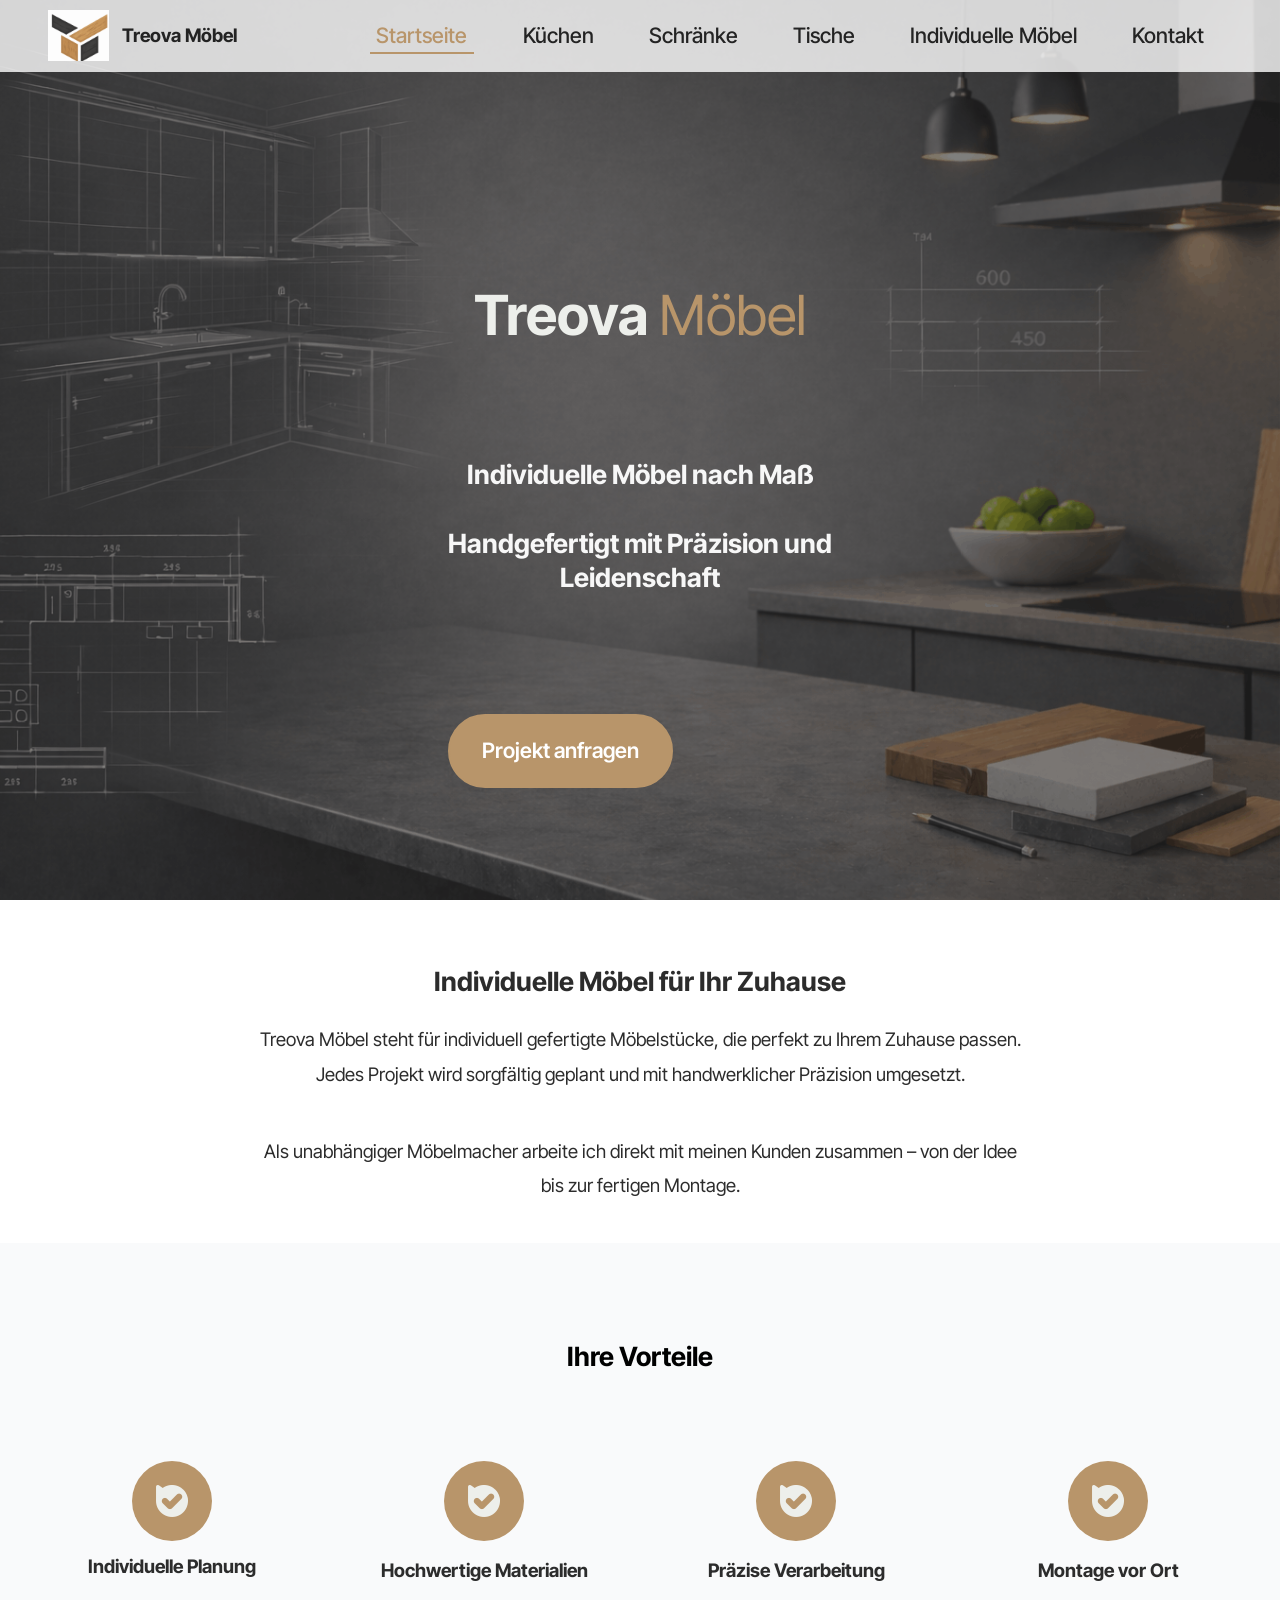
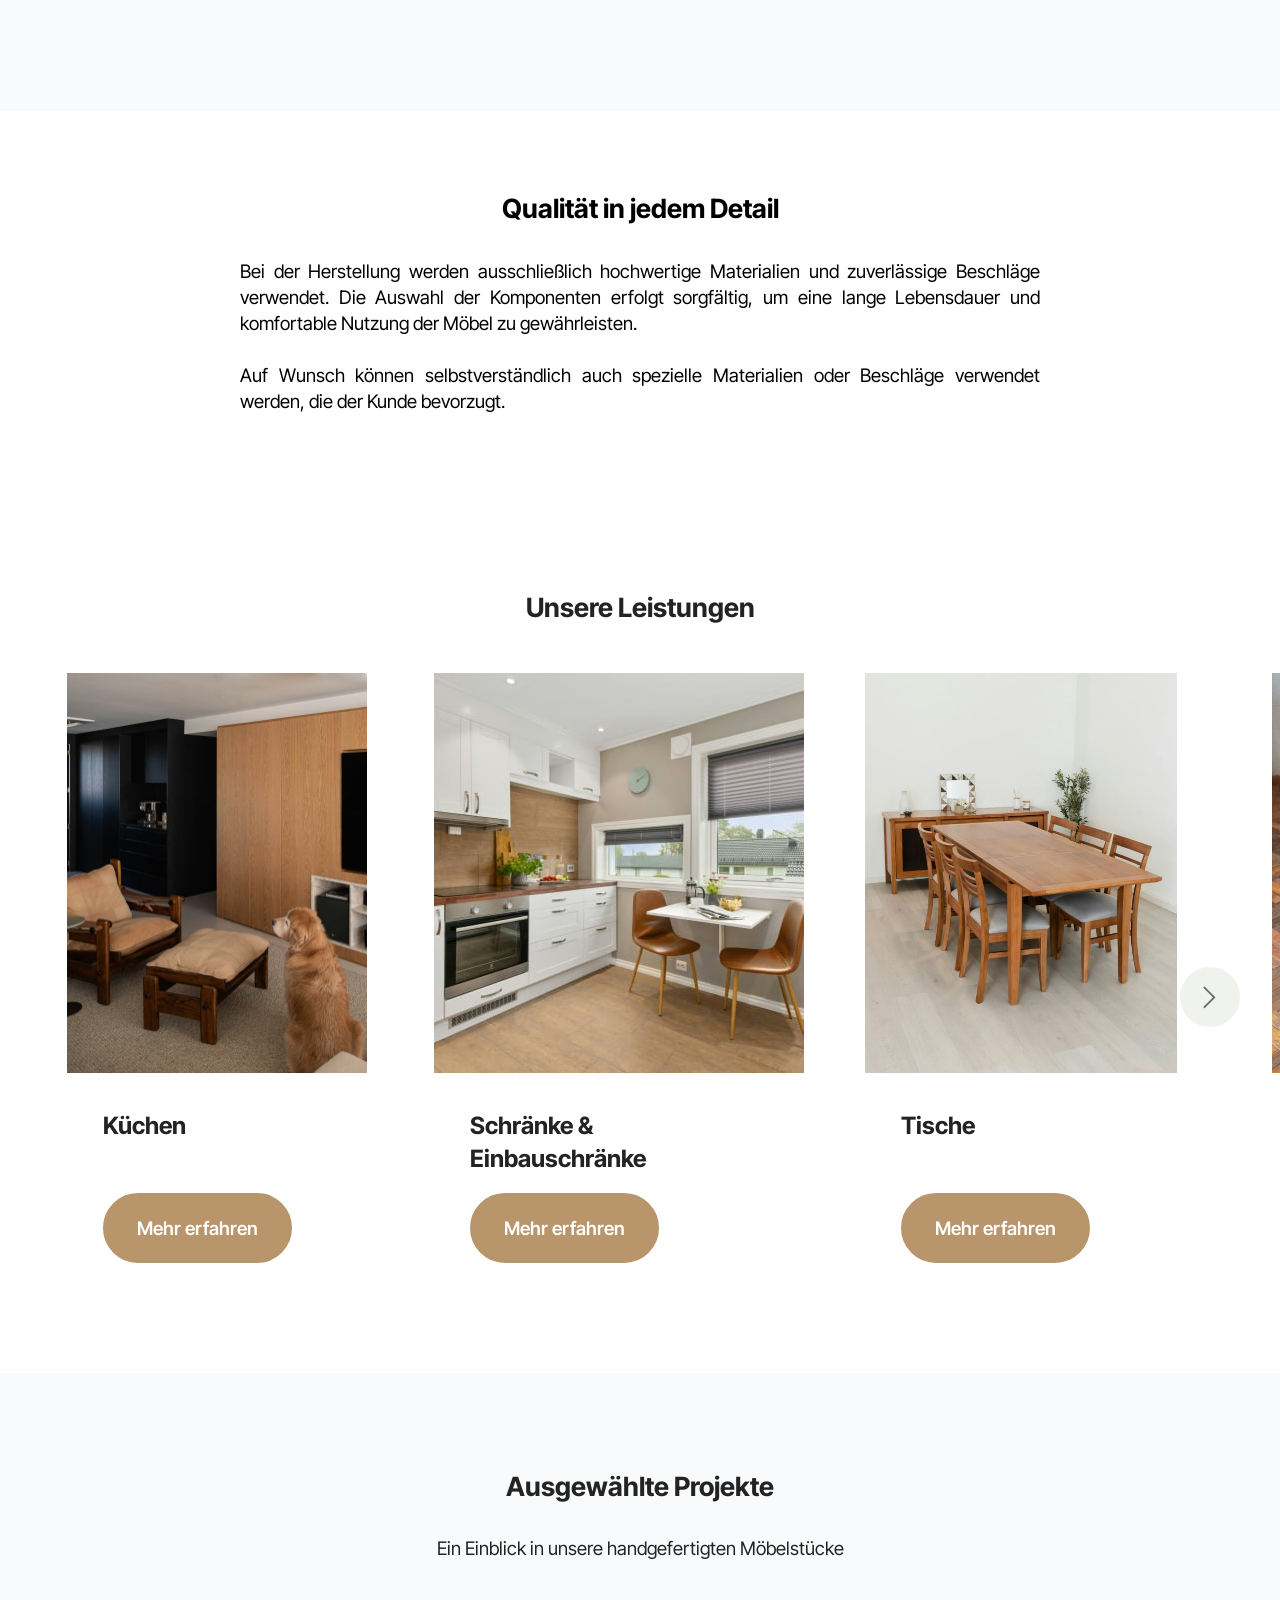
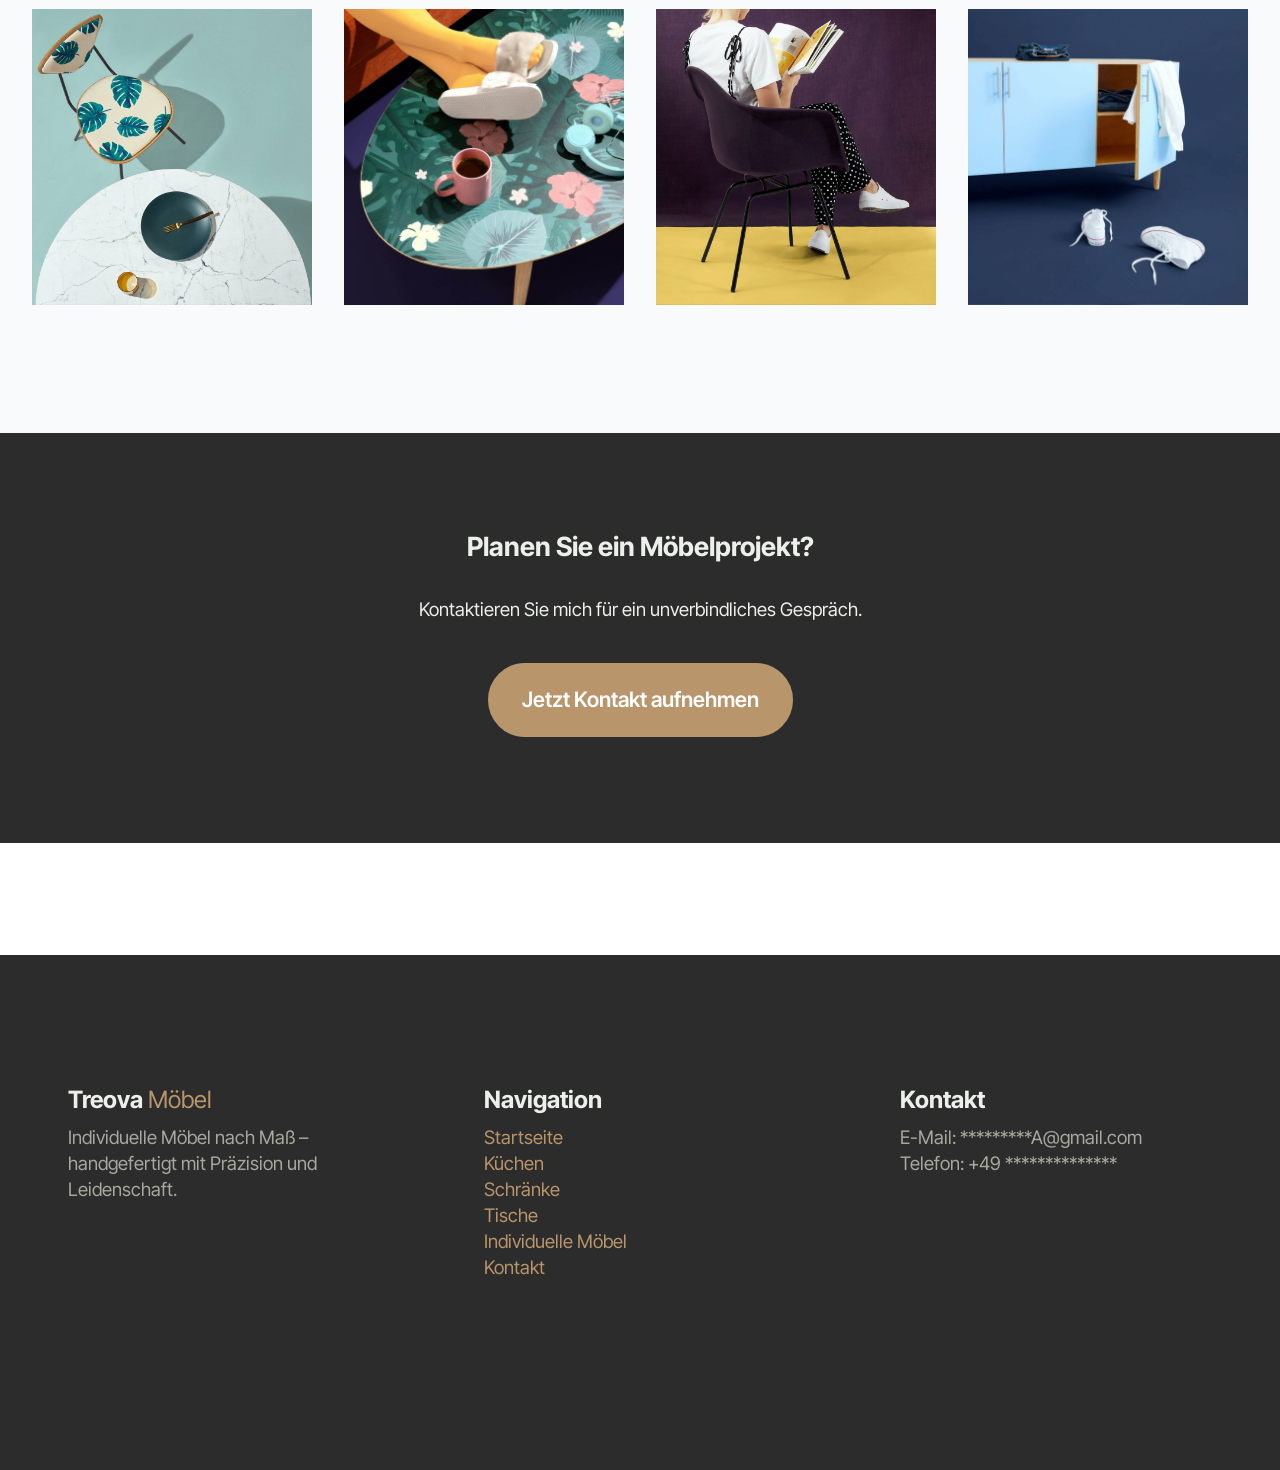
==== commit fdf32ff4: "3 коммит сдобавил все страницы" ====
--- a/index.html
+++ b/index.html
@@ -23,7 +23,7 @@
   <link rel="stylesheet" href="assets/theme/css/style.css">
   <link rel="preload" href="https://fonts.googleapis.com/css?family=Inter+Tight:100,200,300,400,500,600,700,800,900,100i,200i,300i,400i,500i,600i,700i,800i,900i&display=swap" as="style" onload="this.onload=null;this.rel='stylesheet'">
   <noscript><link rel="stylesheet" href="https://fonts.googleapis.com/css?family=Inter+Tight:100,200,300,400,500,600,700,800,900,100i,200i,300i,400i,500i,600i,700i,800i,900i&display=swap"></noscript>
-  <link rel="preload" as="style" href="assets/mobirise/css/mbr-additional.css?v=vPONJG"><link rel="stylesheet" href="assets/mobirise/css/mbr-additional.css?v=vPONJG" type="text/css">
+  <link rel="preload" as="style" href="assets/mobirise/css/mbr-additional.css?v=vvtTYx"><link rel="stylesheet" href="assets/mobirise/css/mbr-additional.css?v=vvtTYx" type="text/css">
 
   
   
@@ -39,7 +39,7 @@
             <div class="navbar-brand">
                 <span class="navbar-logo">
                     <a href="index.html#header18-1">
-                        <img src="assets/images/logo-t-1-140x93.webp" alt="" style="height: 3.2rem;">
+                        <img src="assets/images/logo-t20e2809420d0bad0bed0bfd0b8d18f-102x86.webp" alt="" style="height: 3.2rem;">
                     </a>
                 </span>
                 <span class="navbar-caption-wrap"><a class="navbar-caption text-black display-7" href="index.html">Treova Möbel</a></span>
@@ -53,11 +53,11 @@
                 </div>
             </button>
             <div class="collapse navbar-collapse" id="navbarSupportedContent">
-                <ul class="navbar-nav nav-dropdown nav-right" data-app-modern-menu="true"><li class="nav-item"><a class="nav-link link text-black display-4" href="index.html#header18-1">Startseite</a></li>
-                    <li class="nav-item"><a class="nav-link link text-black display-4" href="index.html#article11-s">
+                <ul class="navbar-nav nav-dropdown nav-right" data-app-modern-menu="true"><li class="nav-item"><a class="nav-link link text-black text-primary display-4" href="index.html#header18-1">Startseite</a></li>
+                    <li class="nav-item"><a class="nav-link link text-black text-primary display-4" href="page1.html#header17-1d">
                             Küchen</a></li>
-                    <li class="nav-item"><a class="nav-link link text-black display-4" href="index.html#article11-t">Schränke</a>
-                    </li><li class="nav-item"><a class="nav-link link text-black display-4" href="index.html#article11-t">Tische</a></li><li class="nav-item"><a class="nav-link link text-black display-4" href="index.html#article11-t">Individuelle Möbel</a></li><li class="nav-item"><a class="nav-link link text-black display-4" href="index.html#content10-z">Kontakt</a></li></ul>
+                    <li class="nav-item"><a class="nav-link link text-black text-primary display-4" href="page6.html#header17-1s">Schränke</a>
+                    </li><li class="nav-item"><a class="nav-link link text-black text-primary display-4" href="page7.html#header17-1y">Tische</a></li><li class="nav-item"><a class="nav-link link text-black text-primary display-4" href="page8.html#header17-24">Individuelle Möbel</a></li><li class="nav-item"><a class="nav-link link text-black text-primary display-4" href="page5.html#header09-2h">Kontakt</a></li></ul>
                 
                 
             </div>
@@ -75,10 +75,10 @@
     <div class="align-center container-fluid">
         <div class="row justify-content-center">
             <div class="col-12 col-lg-4">
-                <h1 class="mbr-section-title mbr-fonts-style mbr-white mb-3 display-1"><strong><br></strong><br><br><strong>Treova <span style="color: #b8956a;"> Möbel</span></strong><br><strong><br></strong></h1>
+                <h1 class="mbr-section-title mbr-fonts-style mbr-white mb-3 display-1"><strong><br></strong><br><br><strong>Treova <span style="color: #b8956a;">Möbel</span></strong><br><strong><br></strong></h1>
                 <h2 class="mbr-section-subtitle mbr-fonts-style mbr-white mb-3 display-2"><br><strong>Individuelle Möbel nach Maß</strong><br><br><div><strong>Handgefertigt mit Präzision und Leidenschaft</strong></div></h2>
                 <p class="mbr-text mbr-fonts-style mbr-white display-7"><br><br><br></p>
-                <div class="mbr-section-btn mt-3"><a class="btn btn-primary display-4" href="https://mobiri.se">Projekt anfragen</a></div>
+                <div class="mbr-section-btn mt-3"><a class="btn btn-primary display-4" href="page5.html#header09-2h">Projekt anfragen</a></div>
             </div>
         </div>
     </div>
@@ -203,7 +203,7 @@
 			</div>
 		</div>
 
-		<div class="embla" data-skip-snaps="true" data-align="center" data-contain-scroll="trimSnaps" data-auto-play-interval="5" data-draggable="true">
+		<div class="embla" data-skip-snaps="true" data-align="center" data-contain-scroll="trimSnaps" data-auto-play-interval="6" data-draggable="true">
 			<div class="embla__viewport container-fluid">
 				<div class="embla__container">
 					
@@ -221,7 +221,7 @@
 								
 							</div>
 
-							<div class="mbr-section-btn item-footer mt-2"><a href="" class="btn item-btn btn-primary display-7" target="_blank">Mehr erfahren</a></div>
+							<div class="mbr-section-btn item-footer mt-2"><a href="page1.html#header17-1d" class="btn item-btn btn-primary display-7" target="_blank">Mehr erfahren</a></div>
 						</div>
 					</div><div class="embla__slide slider-image item" style="margin-left: 1rem; margin-right: 1rem;">
 						<div class="slide-content">
@@ -236,7 +236,7 @@
 								
 								
 							</div>
-							<div class="mbr-section-btn item-footer mt-2"><a href="" class="btn item-btn btn-primary display-7" target="_blank">Mehr erfahren</a></div>
+							<div class="mbr-section-btn item-footer mt-2"><a href="page6.html#header17-1s" class="btn item-btn btn-primary display-7" target="_blank">Mehr erfahren</a></div>
 						</div>
 					</div>
 					<div class="embla__slide slider-image item" style="margin-left: 1rem; margin-right: 1rem;">
@@ -252,7 +252,7 @@
 								
 								
 							</div>
-							<div class="mbr-section-btn item-footer mt-2"><a href="" class="btn item-btn btn-primary display-7" target="_blank">Mehr erfahren</a></div>
+							<div class="mbr-section-btn item-footer mt-2"><a href="page7.html#header17-1y" class="btn item-btn btn-primary display-7" target="_blank">Mehr erfahren</a></div>
 						</div>
 					</div>
 					<div class="embla__slide slider-image item" style="margin-left: 1rem; margin-right: 1rem;">
@@ -268,7 +268,7 @@
 								
 								
 							</div>
-							<div class="mbr-section-btn item-footer mt-2"><a href="" class="btn item-btn btn-primary display-7" target="_blank">Mehr erfahren</a></div>
+							<div class="mbr-section-btn item-footer mt-2"><a href="page8.html#header17-24" class="btn item-btn btn-primary display-7" target="_blank">Mehr erfahren</a></div>
 						</div>
 					</div>
 					
@@ -309,8 +309,8 @@
             
             
             <div class="col-12 col-md-6 col-lg-3 item gallery-image active">
-                <div class="item-wrapper mb-3" data-toggle="modal" data-bs-toggle="modal" data-target="#vdSB1bk5Z7-modal" data-bs-target="#vdSB1bk5Z7-modal">
-                    <img class="w-100" src="assets/images/gallery10.webp" alt="Mobirise Website Builder" data-slide-to="0" data-bs-slide-to="0" data-target="#lb-vdSB1bk5Z7" data-bs-target="#lb-vdSB1bk5Z7">
+                <div class="item-wrapper mb-3" data-toggle="modal" data-bs-toggle="modal" data-target="#vdXbe8zFUn-modal" data-bs-target="#vdXbe8zFUn-modal">
+                    <img class="w-100" src="assets/images/gallery10.webp" alt="Mobirise Website Builder" data-slide-to="0" data-bs-slide-to="0" data-target="#lb-vdXbe8zFUn" data-bs-target="#lb-vdXbe8zFUn">
                     <div class="icon-wrapper">
                         <span class="mobi-mbri mobi-mbri-search mbr-iconfont mbr-iconfont-btn"></span>
                     </div>
@@ -318,8 +318,8 @@
                 
             </div>
             <div class="col-12 col-md-6 col-lg-3 item gallery-image">
-                <div class="item-wrapper mb-3" data-toggle="modal" data-bs-toggle="modal" data-target="#vdSB1bk5Z7-modal" data-bs-target="#vdSB1bk5Z7-modal">
-                    <img class="w-100" src="assets/images/gallery05.webp" alt="Mobirise Website Builder" data-slide-to="1" data-bs-slide-to="1" data-target="#lb-vdSB1bk5Z7" data-bs-target="#lb-vdSB1bk5Z7">
+                <div class="item-wrapper mb-3" data-toggle="modal" data-bs-toggle="modal" data-target="#vdXbe8zFUn-modal" data-bs-target="#vdXbe8zFUn-modal">
+                    <img class="w-100" src="assets/images/gallery05.webp" alt="Mobirise Website Builder" data-slide-to="1" data-bs-slide-to="1" data-target="#lb-vdXbe8zFUn" data-bs-target="#lb-vdXbe8zFUn">
                     <div class="icon-wrapper">
                         <span class="mobi-mbri mobi-mbri-search mbr-iconfont mbr-iconfont-btn"></span>
                     </div>
@@ -327,8 +327,8 @@
                 
             </div>
             <div class="col-12 col-md-6 col-lg-3 item gallery-image">
-                <div class="item-wrapper mb-3" data-toggle="modal" data-bs-toggle="modal" data-target="#vdSB1bk5Z7-modal" data-bs-target="#vdSB1bk5Z7-modal">
-                    <img class="w-100" src="assets/images/gallery06.webp" alt="Mobirise Website Builder" data-slide-to="2" data-bs-slide-to="2" data-target="#lb-vdSB1bk5Z7" data-bs-target="#lb-vdSB1bk5Z7">
+                <div class="item-wrapper mb-3" data-toggle="modal" data-bs-toggle="modal" data-target="#vdXbe8zFUn-modal" data-bs-target="#vdXbe8zFUn-modal">
+                    <img class="w-100" src="assets/images/gallery06.webp" alt="Mobirise Website Builder" data-slide-to="2" data-bs-slide-to="2" data-target="#lb-vdXbe8zFUn" data-bs-target="#lb-vdXbe8zFUn">
                     <div class="icon-wrapper">
                         <span class="mobi-mbri mobi-mbri-search mbr-iconfont mbr-iconfont-btn"></span>
                     </div>
@@ -336,8 +336,8 @@
                 
             </div>
             <div class="col-12 col-md-6 col-lg-3 item gallery-image">
-                <div class="item-wrapper mb-3" data-toggle="modal" data-bs-toggle="modal" data-target="#vdSB1bk5Z7-modal" data-bs-target="#vdSB1bk5Z7-modal">
-                    <img class="w-100" src="assets/images/gallery07.webp" alt="Mobirise Website Builder" data-slide-to="3" data-bs-slide-to="3" data-target="#lb-vdSB1bk5Z7" data-bs-target="#lb-vdSB1bk5Z7">
+                <div class="item-wrapper mb-3" data-toggle="modal" data-bs-toggle="modal" data-target="#vdXbe8zFUn-modal" data-bs-target="#vdXbe8zFUn-modal">
+                    <img class="w-100" src="assets/images/gallery07.webp" alt="Mobirise Website Builder" data-slide-to="3" data-bs-slide-to="3" data-target="#lb-vdXbe8zFUn" data-bs-target="#lb-vdXbe8zFUn">
                     <div class="icon-wrapper">
                         <span class="mobi-mbri mobi-mbri-search mbr-iconfont mbr-iconfont-btn"></span>
                     </div>
@@ -346,11 +346,11 @@
             </div>
         </div>
 
-        <div class="modal mbr-slider" tabindex="-1" role="dialog" aria-hidden="true" id="vdSB1bk5Z7-modal">
+        <div class="modal mbr-slider" tabindex="-1" role="dialog" aria-hidden="true" id="vdXbe8zFUn-modal">
             <div class="modal-dialog" role="document">
                 <div class="modal-content">
                     <div class="modal-body">
-                        <div class="carousel slide" data-pause="false" data-bs-pause="false" id="lb-vdSB1bk5Z7" data-interval="5000" data-bs-interval="5000">
+                        <div class="carousel slide" data-pause="false" data-bs-pause="false" id="lb-vdXbe8zFUn" data-interval="5000" data-bs-interval="5000">
                             <div class="carousel-inner">
                                 
                                 
@@ -370,10 +370,10 @@
                                 </div>
                             </div>
                             <ol class="carousel-indicators">
-                                <li data-slide-to="0" data-bs-slide-to="0" class="active" data-target="#lb-vdSB1bk5Z7" data-bs-target="#lb-vdSB1bk5Z7"></li>
-                                <li data-slide-to="1" data-bs-slide-to="1" data-target="#lb-vdSB1bk5Z7" data-bs-target="#lb-vdSB1bk5Z7"></li>
-                                <li data-slide-to="2" data-bs-slide-to="2" data-target="#lb-vdSB1bk5Z7" data-bs-target="#lb-vdSB1bk5Z7"></li>
-                                <li data-slide-to="3" data-bs-slide-to="3" data-target="#lb-vdSB1bk5Z7" data-bs-target="#lb-vdSB1bk5Z7"></li>
+                                <li data-slide-to="0" data-bs-slide-to="0" class="active" data-target="#lb-vdXbe8zFUn" data-bs-target="#lb-vdXbe8zFUn"></li>
+                                <li data-slide-to="1" data-bs-slide-to="1" data-target="#lb-vdXbe8zFUn" data-bs-target="#lb-vdXbe8zFUn"></li>
+                                <li data-slide-to="2" data-bs-slide-to="2" data-target="#lb-vdXbe8zFUn" data-bs-target="#lb-vdXbe8zFUn"></li>
+                                <li data-slide-to="3" data-bs-slide-to="3" data-target="#lb-vdXbe8zFUn" data-bs-target="#lb-vdXbe8zFUn"></li>
                                 
                                 
                                 
@@ -381,11 +381,11 @@
                             </ol>
                             <a role="button" href="" class="close" data-dismiss="modal" data-bs-dismiss="modal" aria-label="Close">
                             </a>
-                            <a class="carousel-control-prev carousel-control" role="button" data-slide="prev" data-bs-slide="prev" href="#lb-vdSB1bk5Z7">
+                            <a class="carousel-control-prev carousel-control" role="button" data-slide="prev" data-bs-slide="prev" href="#lb-vdXbe8zFUn">
                                 <span class="mobi-mbri mobi-mbri-arrow-prev" aria-hidden="true"></span>
                                 <span class="sr-only visually-hidden">Previous</span>
                             </a>
-                            <a class="carousel-control-next carousel-control" role="button" data-slide="next" data-bs-slide="next" href="#lb-vdSB1bk5Z7">
+                            <a class="carousel-control-next carousel-control" role="button" data-slide="next" data-bs-slide="next" href="#lb-vdXbe8zFUn">
                                 <span class="mobi-mbri mobi-mbri-arrow-next" aria-hidden="true"></span>
                                 <span class="sr-only visually-hidden">Next</span>
                             </a>
@@ -407,7 +407,7 @@
             <div class="title col-md-12 col-lg-10">
                 <h3 class="mbr-section-title mbr-fonts-style align-center mt-0 mb-0 display-2"><strong>Planen Sie ein Möbelprojekt?</strong></h3>
                 <h4 class="mbr-section-subtitle align-center mbr-fonts-style mt-4 display-7">Kontaktieren Sie mich für ein unverbindliches Gespräch.</h4>
-                <div class="mbr-section-btn align-center mt-4"><a class="btn btn-primary display-4" href="https://mobiri.se">
+                <div class="mbr-section-btn align-center mt-4"><a class="btn btn-primary display-4" href="page5.html">
                         Jetzt Kontakt aufnehmen
                     </a></div>
             </div>
@@ -431,49 +431,60 @@
     </div>
 </section>
 
-<section data-bs-version="5.1" class="content10 cid-v5nqV9HXlA" id="content10-z">
-    
-    <div class="container">
-        <div class="row justify-content-center">
-            <div class="col-12 col-md">
-                <h5 class="mbr-section-title mbr-fonts-style mb-4 display-5">
-                    <strong>Kontakt</strong>
-                </h5>
-                <h6 class="mbr-section-subtitle mbr-fonts-style mb-4 display-7">Für Rückfragen, weitere Unterlagen oder ein vertiefendes Gespräch stehe ich Ihnen gerne zur Verfügung. Eine Kontaktaufnahme per E‑Mail ist jederzeit möglich.
-<div>
-</div><div><br></div></h6>
-            </div>
-            <div class="col-md-12 col-lg-4">
-                <p class="mbr-text mbr-fonts-style display-7"><strong><br></strong><br><strong>&nbsp; &nbsp; &nbsp; &nbsp;Kontaktdaten:</strong><br><span style="display:inline-block;width:0.45em;height:0.45em;border-radius:50%;background:#ff6b00;margin-right:1em;vertical-align:middle;"></span>E-Mail:&nbsp; &nbsp; &nbsp; *********<a href="mailto:SVETLANA@gmail.com" class="text-secondary">A@gmail.com</a><br><span style="display:inline-block;width:0.45em;height:0.45em;border-radius:50%;background:#ff6b00;margin-right:1em;vertical-align:middle;"></span>Telefon:&nbsp; &nbsp; <a href="tel:+491703128604" class="text-secondary text-primary">+49 *</a>*************<br><span style="display:inline-block;width:0.45em;height:0.45em;border-radius:50%;background:#4da2db;margin-right:1em;vertical-align:middle;"></span>Standort:&nbsp; 06108 Halle (Saale), Deutschland<br></p>
-            </div>
-        </div>
-    </div>
-</section>
-
-<section data-bs-version="5.1" class="features15 cid-v5nteUKpYB" id="features15-10">
-
-    
-
-    
-    
-    <div class="container-fluid">
-        <div class="row justify-content-center">
-            <div class="item features-without-image mb-5 col-12 col-md-12 active">
-                <div class="item-wrapper">
-                    
-                    <div class="card-box">
-                        
-                        <h5 class="card-text mbr-fonts-style new-font"><strong>Impressum
-</strong><em><strong></strong></em><div>Treova Möbel | *********, 06108 Halle (Saale), Deutschland | E-Mail:  ***********@gmail.com | Telefon: +49 ***********</div><div><strong>Datenschutzerklärung
-</strong></div><div>Diese Website dient ausschließlich der Präsentation meiner Bewerbungsunterlagen. Zur anonymen Statistik der Seitenbesuche wird der Dienst „GoatCounter“ eingesetzt. GoatCounter arbeitet ohne Cookies, speichert keine personenbezogenen Daten, keine IP-Adressen dauerhaft und erstellt keine Nutzerprofile.</div><br><br><div>© 2026 Treova Möbel. Alle Rechte vorbehalten.</div></h5>
-                    </div>
-                </div>
-            </div>
-            
-            
-        </div>
-    </div>
-</section><section class="display-7" style="padding: 0;align-items: center;justify-content: center;flex-wrap: wrap;    align-content: center;display: flex;position: relative;height: 4rem;"><a href="https://mobiri.se/4233459" style="flex: 1 1;height: 4rem;position: absolute;width: 100%;z-index: 1;"><img alt=" Free Website  Builder Software" style="height: 4rem;" src="[data-uri]"></a><p style="margin: 0;text-align: center;" class="display-7">Designed with Mobirise &#8204;</p><a style="z-index:1" href="https://mobirise.com/web-page-maker.html">Free Web Page Maker</a></section><script src="assets/bootstrap/js/bootstrap.bundle.min.js"></script>  <script src="assets/parallax/jarallax.js"></script>  <script src="assets/smoothscroll/smooth-scroll.js"></script>  <script src="assets/ytplayer/index.js"></script>  <script src="assets/dropdown/js/navbar-dropdown.js"></script>  <script src="assets/embla/embla.min.js"></script>  <script src="assets/embla/script.js"></script>  <script src="assets/theme/js/script.js"></script>  
+<section data-bs-version="5.1" class="numbers01 cid-vdWCFkhLcB" id="numbers01-1j">
+	
+	
+	<div class="container">
+		<div class="row justify-content-center">
+			<div class="col-12 content-head">
+				
+			</div>
+		</div>
+		<div class="row">
+			<div class="item features-without-image col-12 col-md-6 col-lg-4 active">
+				<div class="item-wrapper">
+					<div class="item-content">
+						
+						<h4 class="card-title mbr-fonts-style display-5"><strong>Treova <span style="color: #b8956a;">Möbel</span></strong></h4>
+						<p class="card-text mbr-fonts-style mt-0 mb-3 display-7">
+							Individuelle Möbel nach Maß – handgefertigt mit Präzision und Leidenschaft.
+						</p>
+						
+					</div>
+
+				</div>
+			</div>
+			<div class="item features-without-image col-12 col-md-6 col-lg-4">
+				<div class="item-wrapper">
+					<div class="item-content">
+						
+						<h4 class="card-title mbr-fonts-style display-5">
+							<strong>Navigation</strong>
+						</h4>
+						<p class="card-text mbr-fonts-style mt-0 mb-3 display-7">
+							<a href="index.html#top" class="text-primary">Startseite</a><br><a href="page1.html#header17-1d" class="text-primary">Küchen</a><br><a href="page6.html#header17-1s" class="text-primary">Schränke</a><br><a href="page7.html#header17-1y" class="text-primary">Tische</a><br><a href="page8.html#header17-24" class="text-primary">Individuelle Möbel</a><br><a href="page5.html" class="text-primary">Kontakt</a><br><br>
+						</p>
+						
+					</div>
+
+				</div>
+			</div>
+			<div class="item features-without-image col-12 col-md-6 col-lg-4">
+				<div class="item-wrapper">
+					<div class="item-content">
+						
+						<h4 class="card-title mbr-fonts-style display-5">
+							<strong>Kontakt</strong>
+						</h4>
+						<p class="card-text mbr-fonts-style mt-0 mb-3 display-7">E-Mail: *********A@gmail.com
+<br>Telefon: +49 **************</p>
+						
+					</div>
+				</div>
+			</div>
+		</div>
+	</div>
+</section><section class="display-7" style="padding: 0;align-items: center;justify-content: center;flex-wrap: wrap;    align-content: center;display: flex;position: relative;height: 4rem;"><a href="https://mobiri.se/4233459" style="flex: 1 1;height: 4rem;position: absolute;width: 100%;z-index: 1;"><img alt="Mobirise.com" style="height: 4rem;" src="[data-uri]"></a><p style="margin: 0;text-align: center;" class="display-7">Created with Mobirise &#8204;</p><a style="z-index:1" href="https://mobirise.com/offline-website-builder.html">Offline Site Maker</a></section><script src="assets/bootstrap/js/bootstrap.bundle.min.js"></script>  <script src="assets/parallax/jarallax.js"></script>  <script src="assets/smoothscroll/smooth-scroll.js"></script>  <script src="assets/ytplayer/index.js"></script>  <script src="assets/dropdown/js/navbar-dropdown.js"></script>  <script src="assets/embla/embla.min.js"></script>  <script src="assets/embla/script.js"></script>  <script src="assets/theme/js/script.js"></script>  
   
   
 </body>
--- a/assets/theme/css/style.css
+++ b/assets/theme/css/style.css
@@ -965,13 +965,9 @@
 }
 
 
-
-
-
 section.display-7 {
   display: none !important;
 }
-
 
 
 
--- a/assets/mobirise/css/mbr-additional.css
+++ b/assets/mobirise/css/mbr-additional.css
@@ -1290,8 +1290,8 @@
   text-align: center;
 }
 .cid-vdS1R44DK9 {
-  padding-top: 6rem;
-  padding-bottom: 6rem;
+  padding-top: 5rem;
+  padding-bottom: 4rem;
   background-color: #ffffff;
 }
 .cid-vdS1R44DK9 img,
@@ -1754,30 +1754,514 @@
   position: absolute;
   top: 0;
 }
-.cid-v5nqV9HXlA {
+.cid-vdWCFkhLcB {
   padding-top: 6rem;
-  padding-bottom: 10rem;
+  padding-bottom: 5rem;
   background-color: #2c2c2c;
 }
-.cid-v5nqV9HXlA .mbr-text {
-  text-align: justify;
+.cid-vdWCFkhLcB .item:focus,
+.cid-vdWCFkhLcB span:focus {
+  outline: none;
+}
+.cid-vdWCFkhLcB .item {
+  margin-bottom: 2rem;
+}
+@media (max-width: 767px) {
+  .cid-vdWCFkhLcB .item {
+    margin-bottom: 1rem;
+  }
+}
+.cid-vdWCFkhLcB .item-content {
+  margin-top: 2rem;
+  padding: 0 2.25rem 2.25rem;
+  display: flex;
+  flex-direction: column;
+  height: 100%;
+}
+@media (min-width: 992px) and (max-width: 1200px) {
+  .cid-vdWCFkhLcB .item-content {
+    padding: 2rem 1.5rem;
+    padding-top: 1rem;
+    margin-top: 1rem;
+  }
+}
+@media (max-width: 767px) {
+  .cid-vdWCFkhLcB .item-content {
+    padding: 2rem 1.5rem;
+    padding-top: 1rem;
+    margin-top: 1rem;
+  }
+}
+.cid-vdWCFkhLcB .item-wrapper {
+  position: relative;
+  background: #2c2c2c;
+  height: 100%;
+  display: flex;
+  flex-flow: column nowrap;
+}
+.cid-vdWCFkhLcB .item-wrapper .item-footer {
+  margin-top: auto;
+}
+.cid-vdWCFkhLcB .mbr-section-title {
+  color: #edefeb;
+  text-align: center;
+}
+.cid-vdWCFkhLcB .mbr-text,
+.cid-vdWCFkhLcB .item .mbr-section-btn {
+  text-align: center;
+}
+.cid-vdWCFkhLcB .content-head {
+  max-width: 800px;
+}
+.cid-vdWCFkhLcB .mbr-number {
+  color: #9fe870;
+}
+.cid-vdWCFkhLcB .mbr-section-subtitle,
+.cid-vdWCFkhLcB .mbr-section-head .mbr-section-btn {
+  text-align: center;
+}
+.cid-vdWCFkhLcB .mbr-text {
+  text-align: left;
+}
+.cid-vdWCFkhLcB .mbr-text,
+.cid-vdWCFkhLcB .mbr-card-btn {
+  text-align: left;
+}
+.cid-vdWCFkhLcB .mbr-text,
+.cid-vdWCFkhLcB .mbr-section-btn {
+  text-align: left;
+}
+.cid-vdWCFkhLcB .mbr-text,
+.cid-vdWCFkhLcB .item-footer .mbr-section-btn {
+  text-align: left;
+}
+.cid-vdWCFkhLcB .card-text,
+.cid-vdWCFkhLcB .item .mbr-section-btn {
+  text-align: left;
   color: #a6a99c;
 }
-.cid-v5nqV9HXlA .mbr-section-title {
-  color: #ff6b00;
-}
-.cid-v5nqV9HXlA .mbr-section-subtitle {
-  color: #a6a99c;
-}
-.cid-v5nteUKpYB {
-  padding-top: 9rem;
-  padding-bottom: 0rem;
-  background-color: #2c2c2c;
-}
-.cid-v5nteUKpYB .mbr-fallback-image.disabled {
+.cid-vdWCFkhLcB .card-title {
+  text-align: left;
+  color: #edefeb;
+}
+.cid-v5mU62yUip {
+  z-index: 1000;
+  width: 100%;
+}
+.cid-v5mU62yUip nav.navbar {
+  position: fixed;
+}
+.cid-v5mU62yUip .dropdown-item:before {
+  font-family: Moririse2 !important;
+  content: "\e966";
+  display: inline-block;
+  width: 0;
+  position: absolute;
+  left: 1rem;
+  top: 0.5rem;
+  margin-right: 0.5rem;
+  line-height: 1;
+  font-size: inherit;
+  vertical-align: middle;
+  text-align: center;
+  overflow: hidden;
+  transform: scale(0, 1);
+  transition: all 0.25s ease-in-out;
+}
+.cid-v5mU62yUip .dropdown-menu {
+  padding: 0;
+  border-radius: 4px;
+  box-shadow: 0 1px 3px 0 rgba(0, 0, 0, 0.1);
+}
+.cid-v5mU62yUip .dropdown-item {
+  border-bottom: 1px solid #e6e6e6;
+}
+.cid-v5mU62yUip .dropdown-item:hover,
+.cid-v5mU62yUip .dropdown-item:focus {
+  background: #b8956a !important;
+  color: white !important;
+}
+.cid-v5mU62yUip .dropdown-item:hover span {
+  color: white;
+}
+.cid-v5mU62yUip .dropdown-item:first-child {
+  border-top-left-radius: 4px;
+  border-top-right-radius: 4px;
+}
+.cid-v5mU62yUip .dropdown-item:last-child {
+  border-bottom: none;
+  border-bottom-left-radius: 4px;
+  border-bottom-right-radius: 4px;
+}
+.cid-v5mU62yUip .nav-dropdown .link {
+  padding: 0 0.3em !important;
+  margin: 0.667em 1em !important;
+}
+.cid-v5mU62yUip .nav-dropdown .link.dropdown-toggle::after {
+  margin-left: 0.5rem;
+  margin-top: 0.2rem;
+}
+.cid-v5mU62yUip .nav-link {
+  position: relative;
+}
+.cid-v5mU62yUip .container {
+  display: flex;
+  margin: auto;
+}
+@media (min-width: 992px) {
+  .cid-v5mU62yUip .container {
+    flex-wrap: nowrap;
+  }
+}
+.cid-v5mU62yUip .iconfont-wrapper {
+  color: #000000 !important;
+  font-size: 1.5rem;
+  padding-right: 0.5rem;
+}
+.cid-v5mU62yUip .dropdown-menu,
+.cid-v5mU62yUip .navbar.opened {
+  background: #ffffff !important;
+}
+.cid-v5mU62yUip .nav-item:focus,
+.cid-v5mU62yUip .nav-link:focus {
+  outline: none;
+}
+.cid-v5mU62yUip .dropdown .dropdown-menu .dropdown-item {
+  width: auto;
+  transition: all 0.25s ease-in-out;
+}
+.cid-v5mU62yUip .dropdown .dropdown-menu .dropdown-item::after {
+  right: 0.5rem;
+}
+.cid-v5mU62yUip .dropdown .dropdown-menu .dropdown-item .mbr-iconfont {
+  margin-right: 0.5rem;
+  vertical-align: sub;
+}
+.cid-v5mU62yUip .dropdown .dropdown-menu .dropdown-item .mbr-iconfont:before {
+  display: inline-block;
+  transform: scale(1, 1);
+  transition: all 0.25s ease-in-out;
+}
+.cid-v5mU62yUip .collapsed .dropdown-menu .dropdown-item:before {
   display: none;
 }
-.cid-v5nteUKpYB .mbr-fallback-image {
+.cid-v5mU62yUip .collapsed .dropdown .dropdown-menu .dropdown-item {
+  padding: 0.235em 1.5em 0.235em 1.5em !important;
+  transition: none;
+  margin: 0 !important;
+}
+.cid-v5mU62yUip .navbar {
+  min-height: 70px;
+  transition: all 0.3s;
+  border-bottom: 1px solid transparent;
+  background: rgba(255, 255, 255, 0.8);
+}
+.cid-v5mU62yUip .navbar.opened {
+  transition: all 0.3s;
+}
+.cid-v5mU62yUip .navbar .dropdown-item {
+  padding: 0.5rem 1.8rem;
+}
+.cid-v5mU62yUip .navbar .navbar-logo img {
+  width: auto;
+}
+.cid-v5mU62yUip .navbar .navbar-collapse {
+  justify-content: flex-end;
+  z-index: 1;
+}
+.cid-v5mU62yUip .navbar.collapsed {
+  justify-content: center;
+}
+.cid-v5mU62yUip .navbar.collapsed .nav-item .nav-link::before {
+  display: none;
+}
+.cid-v5mU62yUip .navbar.collapsed.opened .dropdown-menu {
+  top: 0;
+}
+@media (min-width: 992px) {
+  .cid-v5mU62yUip .navbar.collapsed.opened:not(.navbar-short) .navbar-collapse {
+    max-height: calc(98.5vh - 3.2rem);
+  }
+}
+.cid-v5mU62yUip .navbar.collapsed .dropdown-menu .dropdown-submenu {
+  left: 0 !important;
+}
+.cid-v5mU62yUip .navbar.collapsed .dropdown-menu .dropdown-item:after {
+  right: auto;
+}
+.cid-v5mU62yUip .navbar.collapsed .dropdown-menu .dropdown-toggle[data-toggle="dropdown-submenu"]:after {
+  margin-left: 0.5rem;
+  margin-top: 0.2rem;
+  border-top: 0.35em solid;
+  border-right: 0.35em solid transparent;
+  border-left: 0.35em solid transparent;
+  border-bottom: 0;
+  top: 41%;
+}
+.cid-v5mU62yUip .navbar.collapsed ul.navbar-nav li {
+  margin: auto;
+}
+.cid-v5mU62yUip .navbar.collapsed .dropdown-menu .dropdown-item {
+  padding: 0.25rem 1.5rem;
+  text-align: center;
+}
+.cid-v5mU62yUip .navbar.collapsed .icons-menu {
+  padding-left: 0;
+  padding-right: 0;
+  padding-top: 0.5rem;
+  padding-bottom: 0.5rem;
+}
+@media (max-width: 991px) {
+  .cid-v5mU62yUip .navbar .nav-item .nav-link::before {
+    display: none;
+  }
+  .cid-v5mU62yUip .navbar.opened .dropdown-menu {
+    top: 0;
+  }
+  .cid-v5mU62yUip .navbar .dropdown-menu .dropdown-submenu {
+    left: 0 !important;
+  }
+  .cid-v5mU62yUip .navbar .dropdown-menu .dropdown-item:after {
+    right: auto;
+  }
+  .cid-v5mU62yUip .navbar .dropdown-menu .dropdown-toggle[data-toggle="dropdown-submenu"]:after {
+    margin-left: 0.5rem;
+    margin-top: 0.2rem;
+    border-top: 0.35em solid;
+    border-right: 0.35em solid transparent;
+    border-left: 0.35em solid transparent;
+    border-bottom: 0;
+    top: 40%;
+  }
+  .cid-v5mU62yUip .navbar .navbar-logo img {
+    height: 3rem !important;
+  }
+  .cid-v5mU62yUip .navbar ul.navbar-nav li {
+    margin: auto;
+  }
+  .cid-v5mU62yUip .navbar .dropdown-menu .dropdown-item {
+    padding: 0.25rem 1.5rem !important;
+    text-align: center;
+  }
+  .cid-v5mU62yUip .navbar .navbar-brand {
+    flex-shrink: initial;
+    flex-basis: auto;
+    word-break: break-word;
+    padding-right: 2rem;
+  }
+  .cid-v5mU62yUip .navbar .navbar-toggler {
+    flex-basis: auto;
+  }
+  .cid-v5mU62yUip .navbar .icons-menu {
+    padding-left: 0;
+    padding-top: 0.5rem;
+    padding-bottom: 0.5rem;
+  }
+}
+@media (max-width: 991px) and (max-width: 767px) {
+  .cid-v5mU62yUip .navbar .navbar-brand {
+    width: calc(100% - 31px);
+  }
+}
+.cid-v5mU62yUip .navbar.navbar-short {
+  min-height: 60px;
+}
+.cid-v5mU62yUip .navbar.navbar-short .navbar-logo img {
+  height: 2.5rem !important;
+}
+.cid-v5mU62yUip .navbar.navbar-short .navbar-brand {
+  min-height: 60px;
+  padding: 0;
+}
+.cid-v5mU62yUip .navbar-brand {
+  min-height: 70px;
+  flex-shrink: 0;
+  align-items: center;
+  margin-right: 0;
+  padding: 10px 0;
+  transition: all 0.3s;
+  word-break: break-word;
+  z-index: 1;
+}
+.cid-v5mU62yUip .navbar-brand .navbar-caption {
+  line-height: inherit !important;
+}
+.cid-v5mU62yUip .navbar-brand .navbar-logo a {
+  outline: none;
+}
+.cid-v5mU62yUip .dropdown-item.active,
+.cid-v5mU62yUip .dropdown-item:active {
+  background-color: transparent;
+}
+.cid-v5mU62yUip .navbar-expand-lg .navbar-nav .nav-link {
+  padding: 0;
+}
+.cid-v5mU62yUip .nav-dropdown .link.dropdown-toggle {
+  margin-right: 1.667em;
+}
+.cid-v5mU62yUip .nav-dropdown .link.dropdown-toggle[aria-expanded="true"] {
+  margin-right: 0;
+  padding: 0.667em 1.667em;
+}
+.cid-v5mU62yUip .navbar.navbar-expand-lg .dropdown .dropdown-menu {
+  background: #ffffff;
+}
+.cid-v5mU62yUip .navbar.navbar-expand-lg .dropdown .dropdown-menu .dropdown-submenu {
+  margin: 0;
+  left: 100%;
+}
+.cid-v5mU62yUip .navbar .dropdown.open > .dropdown-menu {
+  display: block;
+}
+.cid-v5mU62yUip ul.navbar-nav {
+  flex-wrap: wrap;
+}
+.cid-v5mU62yUip .navbar-buttons {
+  text-align: center;
+  min-width: 170px;
+}
+.cid-v5mU62yUip button.navbar-toggler {
+  outline: none;
+  width: 31px;
+  height: 20px;
+  cursor: pointer;
+  transition: all 0.2s;
+  position: relative;
+  align-self: center;
+}
+.cid-v5mU62yUip button.navbar-toggler .hamburger span {
+  position: absolute;
+  right: 0;
+  width: 30px;
+  height: 2px;
+  border-right: 5px;
+  background-color: #edefeb;
+}
+.cid-v5mU62yUip button.navbar-toggler .hamburger span:nth-child(1) {
+  top: 0;
+  transition: all 0.2s;
+}
+.cid-v5mU62yUip button.navbar-toggler .hamburger span:nth-child(2) {
+  top: 8px;
+  transition: all 0.15s;
+}
+.cid-v5mU62yUip button.navbar-toggler .hamburger span:nth-child(3) {
+  top: 8px;
+  transition: all 0.15s;
+}
+.cid-v5mU62yUip button.navbar-toggler .hamburger span:nth-child(4) {
+  top: 16px;
+  transition: all 0.2s;
+}
+.cid-v5mU62yUip nav.opened .hamburger span:nth-child(1) {
+  top: 8px;
+  width: 0;
+  opacity: 0;
+  right: 50%;
+  transition: all 0.2s;
+}
+.cid-v5mU62yUip nav.opened .hamburger span:nth-child(2) {
+  transform: rotate(45deg);
+  transition: all 0.25s;
+}
+.cid-v5mU62yUip nav.opened .hamburger span:nth-child(3) {
+  transform: rotate(-45deg);
+  transition: all 0.25s;
+}
+.cid-v5mU62yUip nav.opened .hamburger span:nth-child(4) {
+  top: 8px;
+  width: 0;
+  opacity: 0;
+  right: 50%;
+  transition: all 0.2s;
+}
+.cid-v5mU62yUip .navbar-dropdown {
+  padding: 0 1rem;
+  position: fixed;
+}
+.cid-v5mU62yUip a.nav-link {
+  display: flex;
+  align-items: center;
+  justify-content: center;
+}
+.cid-v5mU62yUip .icons-menu {
+  flex-wrap: nowrap;
+  display: flex;
+  justify-content: center;
+  padding-left: 1rem;
+  padding-right: 1rem;
+  padding-top: 0.3rem;
+  text-align: center;
+}
+@media screen and (-ms-high-contrast: active), (-ms-high-contrast: none) {
+  .cid-v5mU62yUip .navbar {
+    height: 70px;
+  }
+  .cid-v5mU62yUip .navbar.opened {
+    height: auto;
+  }
+  .cid-v5mU62yUip .nav-item .nav-link:hover::before {
+    width: 175%;
+    max-width: calc(100% + 2rem);
+    left: -1rem;
+  }
+}
+.cid-vdWvMymVgK {
+  display: flex;
+  padding-top: 24rem;
+  padding-bottom: 11rem;
+  background-image: url("../../../assets/images/poojan-thanekar-cmuuvd2osws-unsplash-2000x1332.webp");
+}
+.cid-vdWvMymVgK .mbr-overlay {
+  background-color: #000000;
+  opacity: 0.3;
+}
+@media (min-width: 768px) {
+  .cid-vdWvMymVgK {
+    align-items: flex-end;
+  }
+  .cid-vdWvMymVgK .row {
+    justify-content: center;
+  }
+  .cid-vdWvMymVgK .content-wrap {
+    padding: 1rem 3rem;
+  }
+}
+@media (max-width: 991px) and (min-width: 768px) {
+  .cid-vdWvMymVgK .content-wrap {
+    min-width: 50%;
+  }
+}
+@media (max-width: 767px) {
+  .cid-vdWvMymVgK {
+    -webkit-align-items: center;
+    align-items: flex-end;
+  }
+  .cid-vdWvMymVgK .mbr-row {
+    -webkit-justify-content: center;
+    justify-content: center;
+  }
+  .cid-vdWvMymVgK .content-wrap {
+    width: 100%;
+  }
+}
+.cid-vdWvMymVgK .mbr-section-title,
+.cid-vdWvMymVgK .mbr-section-subtitle {
+  text-align: center;
+}
+.cid-vdWvMymVgK .mbr-text,
+.cid-vdWvMymVgK .mbr-section-btn {
+  text-align: center;
+}
+.cid-vdWwwZgrdV {
+  padding-top: 4rem;
+  padding-bottom: 1rem;
+  background-color: #ffffff;
+}
+.cid-vdWwwZgrdV .mbr-fallback-image.disabled {
+  display: none;
+}
+.cid-vdWwwZgrdV .mbr-fallback-image {
   display: block;
   background-size: cover;
   background-position: center center;
@@ -1786,19 +2270,3848 @@
   position: absolute;
   top: 0;
 }
-.cid-v5nteUKpYB .item-wrapper {
-  display: flex;
+.cid-vdWwwZgrdV .card-wrapper {
+  background: #ffffff;
+}
+@media (max-width: 767px) {
+  .cid-vdWwwZgrdV .card-wrapper {
+    padding: 2rem 1.5rem;
+    margin-bottom: 1rem;
+  }
+}
+@media (min-width: 768px) and (max-width: 991px) {
+  .cid-vdWwwZgrdV .card-wrapper {
+    padding: 2.25rem;
+  }
+}
+@media (min-width: 992px) {
+  .cid-vdWwwZgrdV .card-wrapper {
+    padding: 4rem;
+  }
+}
+.cid-vdWwwZgrdV .mbr-text,
+.cid-vdWwwZgrdV .mbr-section-btn {
+  text-align: justify;
+}
+.cid-vdWwwZgrdV .card-title {
+  text-align: justify;
+}
+.cid-vdWyjhDkTN {
+  padding-top: 6rem;
+  padding-bottom: 6rem;
+  background-color: #edefeb;
+}
+.cid-vdWyjhDkTN .item {
+  margin-bottom: 2rem;
+}
+@media (max-width: 767px) {
+  .cid-vdWyjhDkTN .item {
+    margin-bottom: 1rem;
+  }
+}
+.cid-vdWyjhDkTN .item-wrapper {
+  height: 100%;
+  position: relative;
+}
+.cid-vdWyjhDkTN .item-wrapper img {
+  height: 100%;
+  object-fit: cover;
+}
+.cid-vdWyjhDkTN .item-wrapper .icon-wrapper {
+  pointer-events: none;
+  position: absolute;
+  width: 60px;
+  height: 60px;
+  font-size: 22px;
+  left: 50%;
+  top: 50%;
+  display: flex;
+  align-items: center;
+  justify-content: center;
+  border: 2px solid transparent;
+  border-radius: 50%;
+  opacity: 0;
+  color: #464845 !important;
+  transform: translateX(-50%) translateY(-50%);
+  background-color: #edefea !important;
+  transition: 0.2s;
+}
+.cid-vdWyjhDkTN .item-wrapper:hover .icon-wrapper {
+  opacity: 1;
+}
+.cid-vdWyjhDkTN .carousel-control,
+.cid-vdWyjhDkTN .close {
+  background: #1b1b1b;
+}
+.cid-vdWyjhDkTN .carousel-control-prev {
+  margin-left: 2.5rem;
+}
+.cid-vdWyjhDkTN .carousel-control-prev span {
+  margin-right: 5px;
+}
+.cid-vdWyjhDkTN .carousel-control-next {
+  margin-right: 2.5rem;
+}
+.cid-vdWyjhDkTN .carousel-control-next span {
+  margin-left: 5px;
+}
+.cid-vdWyjhDkTN .close {
+  position: fixed;
+  opacity: 0.5;
+  font-size: 22px;
+  font-weight: 300;
+  width: 60px;
+  height: 60px;
+  border-radius: 50%;
+  color: #fff;
+  top: 2.5rem;
+  right: 2.5rem;
+  border: 2px solid #fff;
+  text-shadow: none;
+  z-index: 5;
+  transition: opacity 0.3s ease;
+  font-family: 'Moririse2';
+  align-items: center;
+  justify-content: center;
+  display: flex;
+}
+.cid-vdWyjhDkTN .close::before {
+  content: '\e91a';
+}
+.cid-vdWyjhDkTN .close:hover {
+  opacity: 1;
+  background: #000;
+  color: #fff;
+}
+.cid-vdWyjhDkTN .carousel-control {
+  display: flex;
+  top: 50%;
+  width: 60px;
+  height: 60px;
+  margin-top: -1.5rem;
+  font-size: 22px;
+  background-color: rgba(0, 0, 0, 0.5);
+  border: 2px solid #fff;
+  border-radius: 50%;
+  transition: all 0.3s;
+}
+.cid-vdWyjhDkTN .carousel-control.carousel-control-prev {
+  left: 0;
+  margin-left: 2.5rem;
+}
+.cid-vdWyjhDkTN .carousel-control.carousel-control-next {
+  right: 0;
+  margin-right: 2.5rem;
+}
+@media (max-width: 767px) {
+  .cid-vdWyjhDkTN .carousel-control {
+    top: auto;
+    bottom: 1rem;
+  }
+}
+.cid-vdWyjhDkTN .carousel-indicators {
+  position: absolute;
+  bottom: 0;
+  margin-bottom: 3px;
+}
+.cid-vdWyjhDkTN .carousel-indicators li {
+  max-width: 15px;
+  height: 15px;
+  width: 15px;
+  max-height: 15px;
+  margin: 3px;
+  background-color: rgba(0, 0, 0, 0.5);
+  border: 2px solid #fff;
+  border-radius: 50%;
+  opacity: 0.5;
+  transition: all 0.3s;
+}
+.cid-vdWyjhDkTN .carousel-indicators li.active,
+.cid-vdWyjhDkTN .carousel-indicators li:hover {
+  opacity: 0.9;
+}
+.cid-vdWyjhDkTN .carousel-indicators li::after,
+.cid-vdWyjhDkTN .carousel-indicators li::before {
+  content: none;
+}
+.cid-vdWyjhDkTN .carousel-indicators.ie-fix {
+  left: 50%;
+  display: block;
+  width: 60%;
+  margin-left: -30%;
+  text-align: center;
+}
+@media (max-width: 768px) {
+  .cid-vdWyjhDkTN .carousel-indicators {
+    display: none !important;
+  }
 }
 @media (max-width: 991px) {
-  .cid-v5nteUKpYB .item-wrapper {
+  .cid-vdWyjhDkTN .carousel-indicators {
+    margin-bottom: 3.625rem !important;
+    padding-left: 2.5rem;
+    padding-right: 2.5rem;
+  }
+}
+@media (max-width: 767px) {
+  .cid-vdWyjhDkTN .carousel-indicators {
+    display: none;
+  }
+}
+.cid-vdWyjhDkTN .carousel-inner {
+  display: flex;
+  align-items: center;
+}
+.cid-vdWyjhDkTN .carousel-inner > .active {
+  display: block;
+}
+.cid-vdWyjhDkTN .carousel-control.left {
+  left: 0;
+  margin-left: 2.5rem;
+}
+.cid-vdWyjhDkTN .carousel-control.right {
+  right: 0;
+  margin-right: 2.5rem;
+}
+.cid-vdWyjhDkTN .carousel-control:hover {
+  background: #1b1b1b;
+  color: #fff;
+  opacity: 1;
+}
+@media (max-width: 768px) {
+  .cid-vdWyjhDkTN .carousel-control,
+  .cid-vdWyjhDkTN .carousel-indicators,
+  .cid-vdWyjhDkTN .modal .close {
+    position: fixed;
+  }
+}
+@media (max-width: 767px) {
+  .cid-vdWyjhDkTN .mbr-slider .carousel-control {
+    top: auto;
+    bottom: 20px;
+  }
+  .cid-vdWyjhDkTN .mbr-slider > .container .carousel-control {
+    margin-bottom: 0;
+  }
+}
+.cid-vdWyjhDkTN .carousel-indicators .active,
+.cid-vdWyjhDkTN .carousel-indicators li {
+  width: 7px;
+  height: 7px;
+  margin: 3px;
+  background: #000000;
+  opacity: 0.5;
+  border: 4px solid #000000;
+}
+.cid-vdWyjhDkTN .carousel-indicators .active {
+  background: #fff;
+}
+.cid-vdWyjhDkTN .carousel-indicators li {
+  max-width: 15px;
+  max-height: 15px;
+  border-radius: 50%;
+}
+.cid-vdWyjhDkTN .modal {
+  padding-left: 0 !important;
+  position: fixed;
+  overflow: hidden;
+  padding-right: 0 !important;
+}
+.cid-vdWyjhDkTN .modal-dialog {
+  margin: 0 auto;
+  max-width: 100%;
+  padding-left: 1rem;
+  padding-right: 1rem;
+}
+.cid-vdWyjhDkTN .modal-content {
+  border-radius: 0;
+  border: none;
+  background: transparent;
+}
+.cid-vdWyjhDkTN .modal-body {
+  padding: 0;
+  display: flex;
+  align-items: center;
+}
+.cid-vdWyjhDkTN .modal-body img {
+  width: 100%;
+  object-fit: contain;
+  max-height: calc(100vh - 1.75rem);
+}
+.cid-vdWyjhDkTN .carousel {
+  width: 100%;
+}
+.cid-vdWyjhDkTN .modal-backdrop.in {
+  opacity: 0.8;
+}
+.cid-vdWyjhDkTN .modal.fade .modal-dialog {
+  transition: margin-top 0.3s ease-out;
+}
+.cid-vdWyjhDkTN .modal.fade .modal-dialog,
+.cid-vdWyjhDkTN .modal.in .modal-dialog {
+  transform: none;
+}
+.cid-vdWyjhDkTN .mbr-gallery .item-wrapper {
+  cursor: pointer;
+}
+.cid-vdWyjhDkTN .content-head {
+  max-width: 800px;
+}
+.cid-vdWBom36sv {
+  padding-top: 6rem;
+  padding-bottom: 6rem;
+  background-color: #ffffff;
+}
+.cid-vdWBom36sv .mbr-fallback-image.disabled {
+  display: none;
+}
+.cid-vdWBom36sv .item-wrapper {
+  margin-bottom: 2rem;
+  margin-top: 2rem;
+}
+@media (max-width: 767px) {
+  .cid-vdWBom36sv .item-wrapper {
+    margin-bottom: 1rem;
+  }
+}
+.cid-vdWBom36sv .mbr-fallback-image {
+  display: block;
+  background-size: cover;
+  background-position: center center;
+  width: 100%;
+  height: 100%;
+  position: absolute;
+  top: 0;
+}
+.cid-vdWBom36sv .mbr-iconfont {
+  display: inline-flex;
+  font-size: 2rem;
+  color: #d70081;
+  width: 80px;
+  justify-content: center;
+  align-items: center;
+  background: #ffd7ef;
+  height: 80px;
+  border-radius: 50%;
+}
+.cid-vdWBom36sv .card-title,
+.cid-vdWBom36sv .iconfont-wrapper,
+.cid-vdWBom36sv .card-text {
+  color: #000000;
+  text-align: center;
+}
+.cid-vdWBom36sv .content-head {
+  max-width: 800px;
+}
+.cid-vdWBom36sv .mbr-section-title {
+  color: #000000;
+}
+.cid-vdWBom36sv .mbr-section-btn {
+  text-align: center;
+}
+.cid-vdWBom36sv .card-title,
+.cid-vdWBom36sv .iconfont-wrapper {
+  color: #b8956a;
+  text-align: center;
+}
+.cid-vdWBom36sv .card-text,
+.cid-vdWBom36sv .mbr-section-btn {
+  text-align: center;
+}
+.cid-vdWTNvtXqt {
+  padding-top: 6rem;
+  padding-bottom: 5rem;
+  background-color: #2c2c2c;
+}
+.cid-vdWTNvtXqt .item:focus,
+.cid-vdWTNvtXqt span:focus {
+  outline: none;
+}
+.cid-vdWTNvtXqt .item {
+  margin-bottom: 2rem;
+}
+@media (max-width: 767px) {
+  .cid-vdWTNvtXqt .item {
+    margin-bottom: 1rem;
+  }
+}
+.cid-vdWTNvtXqt .item-content {
+  margin-top: 2rem;
+  padding: 0 2.25rem 2.25rem;
+  display: flex;
+  flex-direction: column;
+  height: 100%;
+}
+@media (min-width: 992px) and (max-width: 1200px) {
+  .cid-vdWTNvtXqt .item-content {
+    padding: 2rem 1.5rem;
+    padding-top: 1rem;
+    margin-top: 1rem;
+  }
+}
+@media (max-width: 767px) {
+  .cid-vdWTNvtXqt .item-content {
+    padding: 2rem 1.5rem;
+    padding-top: 1rem;
+    margin-top: 1rem;
+  }
+}
+.cid-vdWTNvtXqt .item-wrapper {
+  position: relative;
+  background: #2c2c2c;
+  height: 100%;
+  display: flex;
+  flex-flow: column nowrap;
+}
+.cid-vdWTNvtXqt .item-wrapper .item-footer {
+  margin-top: auto;
+}
+.cid-vdWTNvtXqt .mbr-section-title {
+  color: #edefeb;
+  text-align: center;
+}
+.cid-vdWTNvtXqt .mbr-text,
+.cid-vdWTNvtXqt .item .mbr-section-btn {
+  text-align: center;
+}
+.cid-vdWTNvtXqt .content-head {
+  max-width: 800px;
+}
+.cid-vdWTNvtXqt .mbr-number {
+  color: #9fe870;
+}
+.cid-vdWTNvtXqt .mbr-section-subtitle,
+.cid-vdWTNvtXqt .mbr-section-head .mbr-section-btn {
+  text-align: center;
+}
+.cid-vdWTNvtXqt .mbr-text {
+  text-align: left;
+}
+.cid-vdWTNvtXqt .mbr-text,
+.cid-vdWTNvtXqt .mbr-card-btn {
+  text-align: left;
+}
+.cid-vdWTNvtXqt .mbr-text,
+.cid-vdWTNvtXqt .mbr-section-btn {
+  text-align: left;
+}
+.cid-vdWTNvtXqt .mbr-text,
+.cid-vdWTNvtXqt .item-footer .mbr-section-btn {
+  text-align: left;
+}
+.cid-vdWTNvtXqt .card-text,
+.cid-vdWTNvtXqt .item .mbr-section-btn {
+  text-align: left;
+  color: #a6a99c;
+}
+.cid-vdWTNvtXqt .card-title {
+  text-align: left;
+  color: #edefeb;
+}
+.cid-v5mU62yUip {
+  z-index: 1000;
+  width: 100%;
+}
+.cid-v5mU62yUip nav.navbar {
+  position: fixed;
+}
+.cid-v5mU62yUip .dropdown-item:before {
+  font-family: Moririse2 !important;
+  content: "\e966";
+  display: inline-block;
+  width: 0;
+  position: absolute;
+  left: 1rem;
+  top: 0.5rem;
+  margin-right: 0.5rem;
+  line-height: 1;
+  font-size: inherit;
+  vertical-align: middle;
+  text-align: center;
+  overflow: hidden;
+  transform: scale(0, 1);
+  transition: all 0.25s ease-in-out;
+}
+.cid-v5mU62yUip .dropdown-menu {
+  padding: 0;
+  border-radius: 4px;
+  box-shadow: 0 1px 3px 0 rgba(0, 0, 0, 0.1);
+}
+.cid-v5mU62yUip .dropdown-item {
+  border-bottom: 1px solid #e6e6e6;
+}
+.cid-v5mU62yUip .dropdown-item:hover,
+.cid-v5mU62yUip .dropdown-item:focus {
+  background: #b8956a !important;
+  color: white !important;
+}
+.cid-v5mU62yUip .dropdown-item:hover span {
+  color: white;
+}
+.cid-v5mU62yUip .dropdown-item:first-child {
+  border-top-left-radius: 4px;
+  border-top-right-radius: 4px;
+}
+.cid-v5mU62yUip .dropdown-item:last-child {
+  border-bottom: none;
+  border-bottom-left-radius: 4px;
+  border-bottom-right-radius: 4px;
+}
+.cid-v5mU62yUip .nav-dropdown .link {
+  padding: 0 0.3em !important;
+  margin: 0.667em 1em !important;
+}
+.cid-v5mU62yUip .nav-dropdown .link.dropdown-toggle::after {
+  margin-left: 0.5rem;
+  margin-top: 0.2rem;
+}
+.cid-v5mU62yUip .nav-link {
+  position: relative;
+}
+.cid-v5mU62yUip .container {
+  display: flex;
+  margin: auto;
+}
+@media (min-width: 992px) {
+  .cid-v5mU62yUip .container {
+    flex-wrap: nowrap;
+  }
+}
+.cid-v5mU62yUip .iconfont-wrapper {
+  color: #000000 !important;
+  font-size: 1.5rem;
+  padding-right: 0.5rem;
+}
+.cid-v5mU62yUip .dropdown-menu,
+.cid-v5mU62yUip .navbar.opened {
+  background: #ffffff !important;
+}
+.cid-v5mU62yUip .nav-item:focus,
+.cid-v5mU62yUip .nav-link:focus {
+  outline: none;
+}
+.cid-v5mU62yUip .dropdown .dropdown-menu .dropdown-item {
+  width: auto;
+  transition: all 0.25s ease-in-out;
+}
+.cid-v5mU62yUip .dropdown .dropdown-menu .dropdown-item::after {
+  right: 0.5rem;
+}
+.cid-v5mU62yUip .dropdown .dropdown-menu .dropdown-item .mbr-iconfont {
+  margin-right: 0.5rem;
+  vertical-align: sub;
+}
+.cid-v5mU62yUip .dropdown .dropdown-menu .dropdown-item .mbr-iconfont:before {
+  display: inline-block;
+  transform: scale(1, 1);
+  transition: all 0.25s ease-in-out;
+}
+.cid-v5mU62yUip .collapsed .dropdown-menu .dropdown-item:before {
+  display: none;
+}
+.cid-v5mU62yUip .collapsed .dropdown .dropdown-menu .dropdown-item {
+  padding: 0.235em 1.5em 0.235em 1.5em !important;
+  transition: none;
+  margin: 0 !important;
+}
+.cid-v5mU62yUip .navbar {
+  min-height: 70px;
+  transition: all 0.3s;
+  border-bottom: 1px solid transparent;
+  background: rgba(255, 255, 255, 0.8);
+}
+.cid-v5mU62yUip .navbar.opened {
+  transition: all 0.3s;
+}
+.cid-v5mU62yUip .navbar .dropdown-item {
+  padding: 0.5rem 1.8rem;
+}
+.cid-v5mU62yUip .navbar .navbar-logo img {
+  width: auto;
+}
+.cid-v5mU62yUip .navbar .navbar-collapse {
+  justify-content: flex-end;
+  z-index: 1;
+}
+.cid-v5mU62yUip .navbar.collapsed {
+  justify-content: center;
+}
+.cid-v5mU62yUip .navbar.collapsed .nav-item .nav-link::before {
+  display: none;
+}
+.cid-v5mU62yUip .navbar.collapsed.opened .dropdown-menu {
+  top: 0;
+}
+@media (min-width: 992px) {
+  .cid-v5mU62yUip .navbar.collapsed.opened:not(.navbar-short) .navbar-collapse {
+    max-height: calc(98.5vh - 3.2rem);
+  }
+}
+.cid-v5mU62yUip .navbar.collapsed .dropdown-menu .dropdown-submenu {
+  left: 0 !important;
+}
+.cid-v5mU62yUip .navbar.collapsed .dropdown-menu .dropdown-item:after {
+  right: auto;
+}
+.cid-v5mU62yUip .navbar.collapsed .dropdown-menu .dropdown-toggle[data-toggle="dropdown-submenu"]:after {
+  margin-left: 0.5rem;
+  margin-top: 0.2rem;
+  border-top: 0.35em solid;
+  border-right: 0.35em solid transparent;
+  border-left: 0.35em solid transparent;
+  border-bottom: 0;
+  top: 41%;
+}
+.cid-v5mU62yUip .navbar.collapsed ul.navbar-nav li {
+  margin: auto;
+}
+.cid-v5mU62yUip .navbar.collapsed .dropdown-menu .dropdown-item {
+  padding: 0.25rem 1.5rem;
+  text-align: center;
+}
+.cid-v5mU62yUip .navbar.collapsed .icons-menu {
+  padding-left: 0;
+  padding-right: 0;
+  padding-top: 0.5rem;
+  padding-bottom: 0.5rem;
+}
+@media (max-width: 991px) {
+  .cid-v5mU62yUip .navbar .nav-item .nav-link::before {
+    display: none;
+  }
+  .cid-v5mU62yUip .navbar.opened .dropdown-menu {
+    top: 0;
+  }
+  .cid-v5mU62yUip .navbar .dropdown-menu .dropdown-submenu {
+    left: 0 !important;
+  }
+  .cid-v5mU62yUip .navbar .dropdown-menu .dropdown-item:after {
+    right: auto;
+  }
+  .cid-v5mU62yUip .navbar .dropdown-menu .dropdown-toggle[data-toggle="dropdown-submenu"]:after {
+    margin-left: 0.5rem;
+    margin-top: 0.2rem;
+    border-top: 0.35em solid;
+    border-right: 0.35em solid transparent;
+    border-left: 0.35em solid transparent;
+    border-bottom: 0;
+    top: 40%;
+  }
+  .cid-v5mU62yUip .navbar .navbar-logo img {
+    height: 3rem !important;
+  }
+  .cid-v5mU62yUip .navbar ul.navbar-nav li {
+    margin: auto;
+  }
+  .cid-v5mU62yUip .navbar .dropdown-menu .dropdown-item {
+    padding: 0.25rem 1.5rem !important;
+    text-align: center;
+  }
+  .cid-v5mU62yUip .navbar .navbar-brand {
+    flex-shrink: initial;
+    flex-basis: auto;
+    word-break: break-word;
+    padding-right: 2rem;
+  }
+  .cid-v5mU62yUip .navbar .navbar-toggler {
+    flex-basis: auto;
+  }
+  .cid-v5mU62yUip .navbar .icons-menu {
+    padding-left: 0;
+    padding-top: 0.5rem;
+    padding-bottom: 0.5rem;
+  }
+}
+@media (max-width: 991px) and (max-width: 767px) {
+  .cid-v5mU62yUip .navbar .navbar-brand {
+    width: calc(100% - 31px);
+  }
+}
+.cid-v5mU62yUip .navbar.navbar-short {
+  min-height: 60px;
+}
+.cid-v5mU62yUip .navbar.navbar-short .navbar-logo img {
+  height: 2.5rem !important;
+}
+.cid-v5mU62yUip .navbar.navbar-short .navbar-brand {
+  min-height: 60px;
+  padding: 0;
+}
+.cid-v5mU62yUip .navbar-brand {
+  min-height: 70px;
+  flex-shrink: 0;
+  align-items: center;
+  margin-right: 0;
+  padding: 10px 0;
+  transition: all 0.3s;
+  word-break: break-word;
+  z-index: 1;
+}
+.cid-v5mU62yUip .navbar-brand .navbar-caption {
+  line-height: inherit !important;
+}
+.cid-v5mU62yUip .navbar-brand .navbar-logo a {
+  outline: none;
+}
+.cid-v5mU62yUip .dropdown-item.active,
+.cid-v5mU62yUip .dropdown-item:active {
+  background-color: transparent;
+}
+.cid-v5mU62yUip .navbar-expand-lg .navbar-nav .nav-link {
+  padding: 0;
+}
+.cid-v5mU62yUip .nav-dropdown .link.dropdown-toggle {
+  margin-right: 1.667em;
+}
+.cid-v5mU62yUip .nav-dropdown .link.dropdown-toggle[aria-expanded="true"] {
+  margin-right: 0;
+  padding: 0.667em 1.667em;
+}
+.cid-v5mU62yUip .navbar.navbar-expand-lg .dropdown .dropdown-menu {
+  background: #ffffff;
+}
+.cid-v5mU62yUip .navbar.navbar-expand-lg .dropdown .dropdown-menu .dropdown-submenu {
+  margin: 0;
+  left: 100%;
+}
+.cid-v5mU62yUip .navbar .dropdown.open > .dropdown-menu {
+  display: block;
+}
+.cid-v5mU62yUip ul.navbar-nav {
+  flex-wrap: wrap;
+}
+.cid-v5mU62yUip .navbar-buttons {
+  text-align: center;
+  min-width: 170px;
+}
+.cid-v5mU62yUip button.navbar-toggler {
+  outline: none;
+  width: 31px;
+  height: 20px;
+  cursor: pointer;
+  transition: all 0.2s;
+  position: relative;
+  align-self: center;
+}
+.cid-v5mU62yUip button.navbar-toggler .hamburger span {
+  position: absolute;
+  right: 0;
+  width: 30px;
+  height: 2px;
+  border-right: 5px;
+  background-color: #edefeb;
+}
+.cid-v5mU62yUip button.navbar-toggler .hamburger span:nth-child(1) {
+  top: 0;
+  transition: all 0.2s;
+}
+.cid-v5mU62yUip button.navbar-toggler .hamburger span:nth-child(2) {
+  top: 8px;
+  transition: all 0.15s;
+}
+.cid-v5mU62yUip button.navbar-toggler .hamburger span:nth-child(3) {
+  top: 8px;
+  transition: all 0.15s;
+}
+.cid-v5mU62yUip button.navbar-toggler .hamburger span:nth-child(4) {
+  top: 16px;
+  transition: all 0.2s;
+}
+.cid-v5mU62yUip nav.opened .hamburger span:nth-child(1) {
+  top: 8px;
+  width: 0;
+  opacity: 0;
+  right: 50%;
+  transition: all 0.2s;
+}
+.cid-v5mU62yUip nav.opened .hamburger span:nth-child(2) {
+  transform: rotate(45deg);
+  transition: all 0.25s;
+}
+.cid-v5mU62yUip nav.opened .hamburger span:nth-child(3) {
+  transform: rotate(-45deg);
+  transition: all 0.25s;
+}
+.cid-v5mU62yUip nav.opened .hamburger span:nth-child(4) {
+  top: 8px;
+  width: 0;
+  opacity: 0;
+  right: 50%;
+  transition: all 0.2s;
+}
+.cid-v5mU62yUip .navbar-dropdown {
+  padding: 0 1rem;
+  position: fixed;
+}
+.cid-v5mU62yUip a.nav-link {
+  display: flex;
+  align-items: center;
+  justify-content: center;
+}
+.cid-v5mU62yUip .icons-menu {
+  flex-wrap: nowrap;
+  display: flex;
+  justify-content: center;
+  padding-left: 1rem;
+  padding-right: 1rem;
+  padding-top: 0.3rem;
+  text-align: center;
+}
+@media screen and (-ms-high-contrast: active), (-ms-high-contrast: none) {
+  .cid-v5mU62yUip .navbar {
+    height: 70px;
+  }
+  .cid-v5mU62yUip .navbar.opened {
+    height: auto;
+  }
+  .cid-v5mU62yUip .nav-item .nav-link:hover::before {
+    width: 175%;
+    max-width: calc(100% + 2rem);
+    left: -1rem;
+  }
+}
+.cid-vdWZOsB16x {
+  display: flex;
+  background-image: url("../../../assets/images/luca-bravo-9l-326fiszk-unsplash-2000x1333.webp");
+}
+.cid-vdWZOsB16x .mbr-overlay {
+  background-color: #1e2b3f;
+  opacity: 0.3;
+}
+.cid-vdWZOsB16x .mbr-fallback-image.disabled {
+  display: none;
+}
+.cid-vdWZOsB16x .mbr-fallback-image {
+  display: block;
+  background-size: cover;
+  background-position: center center;
+  width: 100%;
+  height: 100%;
+  position: absolute;
+  top: 0;
+}
+.cid-vdWZOsB16x .content-wrap {
+  padding: 5rem 1rem;
+}
+@media (min-width: 992px) {
+  .cid-vdWZOsB16x .content-wrap {
+    padding: 5rem 3rem;
+  }
+}
+@media (min-width: 768px) {
+  .cid-vdWZOsB16x {
+    align-items: center;
+  }
+  .cid-vdWZOsB16x .row {
+    justify-content: center;
+  }
+}
+@media (max-width: 991px) and (min-width: 768px) {
+  .cid-vdWZOsB16x .content-wrap {
+    min-width: 50%;
+  }
+}
+@media (max-width: 767px) {
+  .cid-vdWZOsB16x {
+    -webkit-align-items: center;
+    align-items: center;
+  }
+  .cid-vdWZOsB16x .mbr-row {
+    -webkit-justify-content: center;
+    justify-content: center;
+  }
+  .cid-vdWZOsB16x .content-wrap {
+    width: 100%;
+  }
+}
+.cid-vdWZOsB16x .mbr-section-title {
+  text-align: center;
+}
+.cid-vdWZOsB16x .mbr-text,
+.cid-vdWZOsB16x .mbr-section-btn {
+  text-align: center;
+}
+.cid-vdX8KTSs1L {
+  padding-top: 6rem;
+  padding-bottom: 6rem;
+  background-color: #edefeb;
+}
+.cid-vdX8KTSs1L .item:focus,
+.cid-vdX8KTSs1L span:focus {
+  outline: none;
+}
+.cid-vdX8KTSs1L .item {
+  margin-bottom: 2rem;
+}
+@media (max-width: 767px) {
+  .cid-vdX8KTSs1L .item {
+    margin-bottom: 1rem;
+  }
+}
+.cid-vdX8KTSs1L .item-content {
+  margin-top: 2rem;
+  padding: 0 2.25rem 2.25rem;
+  display: flex;
+  flex-direction: column;
+  height: 100%;
+}
+@media (min-width: 992px) and (max-width: 1200px) {
+  .cid-vdX8KTSs1L .item-content {
+    padding: 2rem 1.5rem;
+    padding-top: 1rem;
+    margin-top: 1rem;
+  }
+}
+@media (max-width: 767px) {
+  .cid-vdX8KTSs1L .item-content {
+    padding: 2rem 1.5rem;
+    padding-top: 1rem;
+    margin-top: 1rem;
+  }
+}
+.cid-vdX8KTSs1L .item-wrapper {
+  position: relative;
+  background: #ffffff;
+  height: 100%;
+  display: flex;
+  flex-flow: column nowrap;
+}
+.cid-vdX8KTSs1L .item-wrapper .item-footer {
+  margin-top: auto;
+}
+.cid-vdX8KTSs1L .mbr-section-title {
+  color: #000000;
+  text-align: center;
+}
+.cid-vdX8KTSs1L .mbr-text,
+.cid-vdX8KTSs1L .item .mbr-section-btn {
+  text-align: center;
+}
+.cid-vdX8KTSs1L .content-head {
+  max-width: 800px;
+}
+.cid-vdX8KTSs1L .mbr-number {
+  color: #b8956a;
+}
+.cid-vdX8KTSs1L .mbr-section-subtitle,
+.cid-vdX8KTSs1L .mbr-section-head .mbr-section-btn {
+  text-align: center;
+}
+.cid-vdX8KTSs1L .mbr-text {
+  text-align: left;
+}
+.cid-vdX8KTSs1L .mbr-text,
+.cid-vdX8KTSs1L .mbr-card-btn {
+  text-align: left;
+}
+.cid-vdX8KTSs1L .mbr-text,
+.cid-vdX8KTSs1L .mbr-section-btn {
+  text-align: left;
+}
+.cid-vdX8KTSs1L .mbr-text,
+.cid-vdX8KTSs1L .item-footer .mbr-section-btn {
+  text-align: left;
+}
+.cid-vdX8KTSs1L .card-text,
+.cid-vdX8KTSs1L .item .mbr-section-btn {
+  text-align: left;
+}
+.cid-vdX8KTSs1L .card-title {
+  text-align: left;
+}
+.cid-vdX9ul4Nzd {
+  padding-top: 6rem;
+  padding-bottom: 6rem;
+  background-color: #ffffff;
+}
+.cid-vdX9ul4Nzd .mbr-fallback-image.disabled {
+  display: none;
+}
+.cid-vdX9ul4Nzd .item-wrapper img {
+  width: 80px;
+  height: 80px;
+  object-fit: cover;
+  border-radius: 50% !important;
+}
+.cid-vdX9ul4Nzd .item-mb {
+  margin-bottom: 2rem;
+}
+@media (max-width: 767px) {
+  .cid-vdX9ul4Nzd .item-mb {
+    margin-bottom: 1rem;
+  }
+}
+.cid-vdX9ul4Nzd .mbr-fallback-image {
+  display: block;
+  background-size: cover;
+  background-position: center center;
+  width: 100%;
+  height: 100%;
+  position: absolute;
+  top: 0;
+}
+.cid-vdX9ul4Nzd .item-wrapper {
+  background: #ffffff;
+  padding: 2.25rem;
+  height: 100%;
+}
+@media (min-width: 992px) and (max-width: 1200px) {
+  .cid-vdX9ul4Nzd .item-wrapper {
+    padding: 2rem 1.5rem;
+  }
+}
+@media (max-width: 767px) {
+  .cid-vdX9ul4Nzd .item-wrapper {
+    padding: 2rem 1.5rem;
+  }
+}
+.cid-vdX9ul4Nzd .card-title,
+.cid-vdX9ul4Nzd .iconfont-wrapper {
+  color: #000000;
+}
+.cid-vdX9ul4Nzd .card-text {
+  color: #000000;
+}
+.cid-vdX9ul4Nzd .content-head {
+  max-width: 800px;
+}
+.cid-vdX9ul4Nzd .mbr-section-title {
+  color: #000000;
+}
+.cid-vdX82ZR5CW {
+  display: flex;
+  background-color: #2c2c2c;
+}
+.cid-vdX82ZR5CW .mbr-fallback-image.disabled {
+  display: none;
+}
+.cid-vdX82ZR5CW .mbr-fallback-image {
+  display: block;
+  background-size: cover;
+  background-position: center center;
+  width: 100%;
+  height: 100%;
+  position: absolute;
+  top: 0;
+}
+.cid-vdX82ZR5CW .content-wrap {
+  padding: 5rem 1rem;
+}
+@media (min-width: 992px) {
+  .cid-vdX82ZR5CW .content-wrap {
+    padding: 5rem 3rem;
+  }
+}
+@media (min-width: 768px) {
+  .cid-vdX82ZR5CW {
+    align-items: center;
+  }
+  .cid-vdX82ZR5CW .row {
+    justify-content: center;
+  }
+}
+@media (max-width: 991px) and (min-width: 768px) {
+  .cid-vdX82ZR5CW .content-wrap {
+    min-width: 50%;
+  }
+}
+@media (max-width: 767px) {
+  .cid-vdX82ZR5CW {
+    -webkit-align-items: center;
+    align-items: center;
+  }
+  .cid-vdX82ZR5CW .mbr-row {
+    -webkit-justify-content: center;
+    justify-content: center;
+  }
+  .cid-vdX82ZR5CW .content-wrap {
+    width: 100%;
+  }
+}
+.cid-vdX82ZR5CW .mbr-section-title {
+  text-align: center;
+}
+.cid-vdX82ZR5CW .mbr-text,
+.cid-vdX82ZR5CW .mbr-section-btn {
+  text-align: center;
+}
+.cid-vdX1KNucoh {
+  padding-top: 2rem;
+  padding-bottom: 1rem;
+  background-color: #2c2c2c;
+}
+.cid-vdX1KNucoh .item:focus,
+.cid-vdX1KNucoh span:focus {
+  outline: none;
+}
+.cid-vdX1KNucoh .item {
+  margin-bottom: 2rem;
+}
+@media (max-width: 767px) {
+  .cid-vdX1KNucoh .item {
+    margin-bottom: 1rem;
+  }
+}
+.cid-vdX1KNucoh .item-content {
+  margin-top: 2rem;
+  padding: 0 2.25rem 2.25rem;
+  display: flex;
+  flex-direction: column;
+  height: 100%;
+}
+@media (min-width: 992px) and (max-width: 1200px) {
+  .cid-vdX1KNucoh .item-content {
+    padding: 2rem 1.5rem;
+    padding-top: 1rem;
+    margin-top: 1rem;
+  }
+}
+@media (max-width: 767px) {
+  .cid-vdX1KNucoh .item-content {
+    padding: 2rem 1.5rem;
+    padding-top: 1rem;
+    margin-top: 1rem;
+  }
+}
+.cid-vdX1KNucoh .item-wrapper {
+  position: relative;
+  background: #2c2c2c;
+  height: 100%;
+  display: flex;
+  flex-flow: column nowrap;
+}
+.cid-vdX1KNucoh .item-wrapper .item-footer {
+  margin-top: auto;
+}
+.cid-vdX1KNucoh .mbr-section-title {
+  color: #edefeb;
+  text-align: center;
+}
+.cid-vdX1KNucoh .mbr-text,
+.cid-vdX1KNucoh .item .mbr-section-btn {
+  text-align: center;
+}
+.cid-vdX1KNucoh .content-head {
+  max-width: 800px;
+}
+.cid-vdX1KNucoh .mbr-number {
+  color: #9fe870;
+}
+.cid-vdX1KNucoh .mbr-section-subtitle,
+.cid-vdX1KNucoh .mbr-section-head .mbr-section-btn {
+  text-align: center;
+}
+.cid-vdX1KNucoh .mbr-text {
+  text-align: left;
+}
+.cid-vdX1KNucoh .mbr-text,
+.cid-vdX1KNucoh .mbr-card-btn {
+  text-align: left;
+}
+.cid-vdX1KNucoh .mbr-text,
+.cid-vdX1KNucoh .mbr-section-btn {
+  text-align: left;
+}
+.cid-vdX1KNucoh .mbr-text,
+.cid-vdX1KNucoh .item-footer .mbr-section-btn {
+  text-align: left;
+}
+.cid-vdX1KNucoh .card-text,
+.cid-vdX1KNucoh .item .mbr-section-btn {
+  text-align: left;
+  color: #a6a99c;
+}
+.cid-vdX1KNucoh .card-title {
+  text-align: left;
+  color: #edefeb;
+}
+.cid-vdX1ArQX4W {
+  padding-top: 9rem;
+  padding-bottom: 0rem;
+  background-color: #232323;
+}
+.cid-vdX1ArQX4W .mbr-fallback-image.disabled {
+  display: none;
+}
+.cid-vdX1ArQX4W .mbr-fallback-image {
+  display: block;
+  background-size: cover;
+  background-position: center center;
+  width: 100%;
+  height: 100%;
+  position: absolute;
+  top: 0;
+}
+.cid-vdX1ArQX4W .item-wrapper {
+  display: flex;
+}
+@media (max-width: 991px) {
+  .cid-vdX1ArQX4W .item-wrapper {
     margin-bottom: 2rem;
   }
 }
-.cid-v5nteUKpYB .mbr-iconfont {
+.cid-vdX1ArQX4W .mbr-iconfont {
   font-size: 2rem;
   color: #6592e6;
   padding-right: 1.5rem;
 }
-.cid-v5nteUKpYB .card-text {
+.cid-vdX1ArQX4W .card-text {
   color: #a6a99c;
 }
+.cid-vdWFTGJRYg {
+  z-index: 1000;
+  width: 100%;
+}
+.cid-vdWFTGJRYg nav.navbar {
+  position: fixed;
+}
+.cid-vdWFTGJRYg .dropdown-item:before {
+  font-family: Moririse2 !important;
+  content: "\e966";
+  display: inline-block;
+  width: 0;
+  position: absolute;
+  left: 1rem;
+  top: 0.5rem;
+  margin-right: 0.5rem;
+  line-height: 1;
+  font-size: inherit;
+  vertical-align: middle;
+  text-align: center;
+  overflow: hidden;
+  transform: scale(0, 1);
+  transition: all 0.25s ease-in-out;
+}
+.cid-vdWFTGJRYg .dropdown-menu {
+  padding: 0;
+  border-radius: 4px;
+  box-shadow: 0 1px 3px 0 rgba(0, 0, 0, 0.1);
+}
+.cid-vdWFTGJRYg .dropdown-item {
+  border-bottom: 1px solid #e6e6e6;
+}
+.cid-vdWFTGJRYg .dropdown-item:hover,
+.cid-vdWFTGJRYg .dropdown-item:focus {
+  background: #b8956a !important;
+  color: white !important;
+}
+.cid-vdWFTGJRYg .dropdown-item:hover span {
+  color: white;
+}
+.cid-vdWFTGJRYg .dropdown-item:first-child {
+  border-top-left-radius: 4px;
+  border-top-right-radius: 4px;
+}
+.cid-vdWFTGJRYg .dropdown-item:last-child {
+  border-bottom: none;
+  border-bottom-left-radius: 4px;
+  border-bottom-right-radius: 4px;
+}
+.cid-vdWFTGJRYg .nav-dropdown .link {
+  padding: 0 0.3em !important;
+  margin: 0.667em 1em !important;
+}
+.cid-vdWFTGJRYg .nav-dropdown .link.dropdown-toggle::after {
+  margin-left: 0.5rem;
+  margin-top: 0.2rem;
+}
+.cid-vdWFTGJRYg .nav-link {
+  position: relative;
+}
+.cid-vdWFTGJRYg .container {
+  display: flex;
+  margin: auto;
+}
+@media (min-width: 992px) {
+  .cid-vdWFTGJRYg .container {
+    flex-wrap: nowrap;
+  }
+}
+.cid-vdWFTGJRYg .iconfont-wrapper {
+  color: #000000 !important;
+  font-size: 1.5rem;
+  padding-right: 0.5rem;
+}
+.cid-vdWFTGJRYg .dropdown-menu,
+.cid-vdWFTGJRYg .navbar.opened {
+  background: #ffffff !important;
+}
+.cid-vdWFTGJRYg .nav-item:focus,
+.cid-vdWFTGJRYg .nav-link:focus {
+  outline: none;
+}
+.cid-vdWFTGJRYg .dropdown .dropdown-menu .dropdown-item {
+  width: auto;
+  transition: all 0.25s ease-in-out;
+}
+.cid-vdWFTGJRYg .dropdown .dropdown-menu .dropdown-item::after {
+  right: 0.5rem;
+}
+.cid-vdWFTGJRYg .dropdown .dropdown-menu .dropdown-item .mbr-iconfont {
+  margin-right: 0.5rem;
+  vertical-align: sub;
+}
+.cid-vdWFTGJRYg .dropdown .dropdown-menu .dropdown-item .mbr-iconfont:before {
+  display: inline-block;
+  transform: scale(1, 1);
+  transition: all 0.25s ease-in-out;
+}
+.cid-vdWFTGJRYg .collapsed .dropdown-menu .dropdown-item:before {
+  display: none;
+}
+.cid-vdWFTGJRYg .collapsed .dropdown .dropdown-menu .dropdown-item {
+  padding: 0.235em 1.5em 0.235em 1.5em !important;
+  transition: none;
+  margin: 0 !important;
+}
+.cid-vdWFTGJRYg .navbar {
+  min-height: 70px;
+  transition: all 0.3s;
+  border-bottom: 1px solid transparent;
+  background: rgba(255, 255, 255, 0.8);
+}
+.cid-vdWFTGJRYg .navbar.opened {
+  transition: all 0.3s;
+}
+.cid-vdWFTGJRYg .navbar .dropdown-item {
+  padding: 0.5rem 1.8rem;
+}
+.cid-vdWFTGJRYg .navbar .navbar-logo img {
+  width: auto;
+}
+.cid-vdWFTGJRYg .navbar .navbar-collapse {
+  justify-content: flex-end;
+  z-index: 1;
+}
+.cid-vdWFTGJRYg .navbar.collapsed {
+  justify-content: center;
+}
+.cid-vdWFTGJRYg .navbar.collapsed .nav-item .nav-link::before {
+  display: none;
+}
+.cid-vdWFTGJRYg .navbar.collapsed.opened .dropdown-menu {
+  top: 0;
+}
+@media (min-width: 992px) {
+  .cid-vdWFTGJRYg .navbar.collapsed.opened:not(.navbar-short) .navbar-collapse {
+    max-height: calc(98.5vh - 3.2rem);
+  }
+}
+.cid-vdWFTGJRYg .navbar.collapsed .dropdown-menu .dropdown-submenu {
+  left: 0 !important;
+}
+.cid-vdWFTGJRYg .navbar.collapsed .dropdown-menu .dropdown-item:after {
+  right: auto;
+}
+.cid-vdWFTGJRYg .navbar.collapsed .dropdown-menu .dropdown-toggle[data-toggle="dropdown-submenu"]:after {
+  margin-left: 0.5rem;
+  margin-top: 0.2rem;
+  border-top: 0.35em solid;
+  border-right: 0.35em solid transparent;
+  border-left: 0.35em solid transparent;
+  border-bottom: 0;
+  top: 41%;
+}
+.cid-vdWFTGJRYg .navbar.collapsed ul.navbar-nav li {
+  margin: auto;
+}
+.cid-vdWFTGJRYg .navbar.collapsed .dropdown-menu .dropdown-item {
+  padding: 0.25rem 1.5rem;
+  text-align: center;
+}
+.cid-vdWFTGJRYg .navbar.collapsed .icons-menu {
+  padding-left: 0;
+  padding-right: 0;
+  padding-top: 0.5rem;
+  padding-bottom: 0.5rem;
+}
+@media (max-width: 991px) {
+  .cid-vdWFTGJRYg .navbar .nav-item .nav-link::before {
+    display: none;
+  }
+  .cid-vdWFTGJRYg .navbar.opened .dropdown-menu {
+    top: 0;
+  }
+  .cid-vdWFTGJRYg .navbar .dropdown-menu .dropdown-submenu {
+    left: 0 !important;
+  }
+  .cid-vdWFTGJRYg .navbar .dropdown-menu .dropdown-item:after {
+    right: auto;
+  }
+  .cid-vdWFTGJRYg .navbar .dropdown-menu .dropdown-toggle[data-toggle="dropdown-submenu"]:after {
+    margin-left: 0.5rem;
+    margin-top: 0.2rem;
+    border-top: 0.35em solid;
+    border-right: 0.35em solid transparent;
+    border-left: 0.35em solid transparent;
+    border-bottom: 0;
+    top: 40%;
+  }
+  .cid-vdWFTGJRYg .navbar .navbar-logo img {
+    height: 3rem !important;
+  }
+  .cid-vdWFTGJRYg .navbar ul.navbar-nav li {
+    margin: auto;
+  }
+  .cid-vdWFTGJRYg .navbar .dropdown-menu .dropdown-item {
+    padding: 0.25rem 1.5rem !important;
+    text-align: center;
+  }
+  .cid-vdWFTGJRYg .navbar .navbar-brand {
+    flex-shrink: initial;
+    flex-basis: auto;
+    word-break: break-word;
+    padding-right: 2rem;
+  }
+  .cid-vdWFTGJRYg .navbar .navbar-toggler {
+    flex-basis: auto;
+  }
+  .cid-vdWFTGJRYg .navbar .icons-menu {
+    padding-left: 0;
+    padding-top: 0.5rem;
+    padding-bottom: 0.5rem;
+  }
+}
+@media (max-width: 991px) and (max-width: 767px) {
+  .cid-vdWFTGJRYg .navbar .navbar-brand {
+    width: calc(100% - 31px);
+  }
+}
+.cid-vdWFTGJRYg .navbar.navbar-short {
+  min-height: 60px;
+}
+.cid-vdWFTGJRYg .navbar.navbar-short .navbar-logo img {
+  height: 2.5rem !important;
+}
+.cid-vdWFTGJRYg .navbar.navbar-short .navbar-brand {
+  min-height: 60px;
+  padding: 0;
+}
+.cid-vdWFTGJRYg .navbar-brand {
+  min-height: 70px;
+  flex-shrink: 0;
+  align-items: center;
+  margin-right: 0;
+  padding: 10px 0;
+  transition: all 0.3s;
+  word-break: break-word;
+  z-index: 1;
+}
+.cid-vdWFTGJRYg .navbar-brand .navbar-caption {
+  line-height: inherit !important;
+}
+.cid-vdWFTGJRYg .navbar-brand .navbar-logo a {
+  outline: none;
+}
+.cid-vdWFTGJRYg .dropdown-item.active,
+.cid-vdWFTGJRYg .dropdown-item:active {
+  background-color: transparent;
+}
+.cid-vdWFTGJRYg .navbar-expand-lg .navbar-nav .nav-link {
+  padding: 0;
+}
+.cid-vdWFTGJRYg .nav-dropdown .link.dropdown-toggle {
+  margin-right: 1.667em;
+}
+.cid-vdWFTGJRYg .nav-dropdown .link.dropdown-toggle[aria-expanded="true"] {
+  margin-right: 0;
+  padding: 0.667em 1.667em;
+}
+.cid-vdWFTGJRYg .navbar.navbar-expand-lg .dropdown .dropdown-menu {
+  background: #ffffff;
+}
+.cid-vdWFTGJRYg .navbar.navbar-expand-lg .dropdown .dropdown-menu .dropdown-submenu {
+  margin: 0;
+  left: 100%;
+}
+.cid-vdWFTGJRYg .navbar .dropdown.open > .dropdown-menu {
+  display: block;
+}
+.cid-vdWFTGJRYg ul.navbar-nav {
+  flex-wrap: wrap;
+}
+.cid-vdWFTGJRYg .navbar-buttons {
+  text-align: center;
+  min-width: 170px;
+}
+.cid-vdWFTGJRYg button.navbar-toggler {
+  outline: none;
+  width: 31px;
+  height: 20px;
+  cursor: pointer;
+  transition: all 0.2s;
+  position: relative;
+  align-self: center;
+}
+.cid-vdWFTGJRYg button.navbar-toggler .hamburger span {
+  position: absolute;
+  right: 0;
+  width: 30px;
+  height: 2px;
+  border-right: 5px;
+  background-color: #edefeb;
+}
+.cid-vdWFTGJRYg button.navbar-toggler .hamburger span:nth-child(1) {
+  top: 0;
+  transition: all 0.2s;
+}
+.cid-vdWFTGJRYg button.navbar-toggler .hamburger span:nth-child(2) {
+  top: 8px;
+  transition: all 0.15s;
+}
+.cid-vdWFTGJRYg button.navbar-toggler .hamburger span:nth-child(3) {
+  top: 8px;
+  transition: all 0.15s;
+}
+.cid-vdWFTGJRYg button.navbar-toggler .hamburger span:nth-child(4) {
+  top: 16px;
+  transition: all 0.2s;
+}
+.cid-vdWFTGJRYg nav.opened .hamburger span:nth-child(1) {
+  top: 8px;
+  width: 0;
+  opacity: 0;
+  right: 50%;
+  transition: all 0.2s;
+}
+.cid-vdWFTGJRYg nav.opened .hamburger span:nth-child(2) {
+  transform: rotate(45deg);
+  transition: all 0.25s;
+}
+.cid-vdWFTGJRYg nav.opened .hamburger span:nth-child(3) {
+  transform: rotate(-45deg);
+  transition: all 0.25s;
+}
+.cid-vdWFTGJRYg nav.opened .hamburger span:nth-child(4) {
+  top: 8px;
+  width: 0;
+  opacity: 0;
+  right: 50%;
+  transition: all 0.2s;
+}
+.cid-vdWFTGJRYg .navbar-dropdown {
+  padding: 0 1rem;
+  position: fixed;
+}
+.cid-vdWFTGJRYg a.nav-link {
+  display: flex;
+  align-items: center;
+  justify-content: center;
+}
+.cid-vdWFTGJRYg .icons-menu {
+  flex-wrap: nowrap;
+  display: flex;
+  justify-content: center;
+  padding-left: 1rem;
+  padding-right: 1rem;
+  padding-top: 0.3rem;
+  text-align: center;
+}
+@media screen and (-ms-high-contrast: active), (-ms-high-contrast: none) {
+  .cid-vdWFTGJRYg .navbar {
+    height: 70px;
+  }
+  .cid-vdWFTGJRYg .navbar.opened {
+    height: auto;
+  }
+  .cid-vdWFTGJRYg .nav-item .nav-link:hover::before {
+    width: 175%;
+    max-width: calc(100% + 2rem);
+    left: -1rem;
+  }
+}
+.cid-vdWFTH0h8R {
+  display: flex;
+  padding-top: 24rem;
+  padding-bottom: 11rem;
+  background-image: url("../../../assets/images/billy-jo-catbagan-ssenv6ycb1c-unsplash-2000x1500.webp");
+}
+.cid-vdWFTH0h8R .mbr-overlay {
+  background-color: #000000;
+  opacity: 0.3;
+}
+@media (min-width: 768px) {
+  .cid-vdWFTH0h8R {
+    align-items: flex-end;
+  }
+  .cid-vdWFTH0h8R .row {
+    justify-content: center;
+  }
+  .cid-vdWFTH0h8R .content-wrap {
+    padding: 1rem 3rem;
+  }
+}
+@media (max-width: 991px) and (min-width: 768px) {
+  .cid-vdWFTH0h8R .content-wrap {
+    min-width: 50%;
+  }
+}
+@media (max-width: 767px) {
+  .cid-vdWFTH0h8R {
+    -webkit-align-items: center;
+    align-items: flex-end;
+  }
+  .cid-vdWFTH0h8R .mbr-row {
+    -webkit-justify-content: center;
+    justify-content: center;
+  }
+  .cid-vdWFTH0h8R .content-wrap {
+    width: 100%;
+  }
+}
+.cid-vdWFTH0h8R .mbr-section-title,
+.cid-vdWFTH0h8R .mbr-section-subtitle {
+  text-align: center;
+}
+.cid-vdWFTH0h8R .mbr-text,
+.cid-vdWFTH0h8R .mbr-section-btn {
+  text-align: center;
+}
+.cid-vdWFTHaD7p {
+  padding-top: 4rem;
+  padding-bottom: 1rem;
+  background-color: #ffffff;
+}
+.cid-vdWFTHaD7p .mbr-fallback-image.disabled {
+  display: none;
+}
+.cid-vdWFTHaD7p .mbr-fallback-image {
+  display: block;
+  background-size: cover;
+  background-position: center center;
+  width: 100%;
+  height: 100%;
+  position: absolute;
+  top: 0;
+}
+.cid-vdWFTHaD7p .card-wrapper {
+  background: #ffffff;
+}
+@media (max-width: 767px) {
+  .cid-vdWFTHaD7p .card-wrapper {
+    padding: 2rem 1.5rem;
+    margin-bottom: 1rem;
+  }
+}
+@media (min-width: 768px) and (max-width: 991px) {
+  .cid-vdWFTHaD7p .card-wrapper {
+    padding: 2.25rem;
+  }
+}
+@media (min-width: 992px) {
+  .cid-vdWFTHaD7p .card-wrapper {
+    padding: 4rem;
+  }
+}
+.cid-vdWFTHaD7p .mbr-text,
+.cid-vdWFTHaD7p .mbr-section-btn {
+  text-align: justify;
+}
+.cid-vdWFTHaD7p .card-title {
+  text-align: justify;
+}
+.cid-vdWFTHkvj8 {
+  padding-top: 6rem;
+  padding-bottom: 7rem;
+  background-color: #edefeb;
+}
+.cid-vdWFTHkvj8 .item {
+  margin-bottom: 2rem;
+}
+@media (max-width: 767px) {
+  .cid-vdWFTHkvj8 .item {
+    margin-bottom: 1rem;
+  }
+}
+.cid-vdWFTHkvj8 .item-wrapper {
+  height: 500px;
+  position: relative;
+}
+.cid-vdWFTHkvj8 .item-wrapper img {
+  height: 100%;
+  object-fit: cover;
+}
+.cid-vdWFTHkvj8 .item-wrapper .icon-wrapper {
+  pointer-events: none;
+  position: absolute;
+  width: 60px;
+  height: 60px;
+  font-size: 22px;
+  left: 50%;
+  top: 50%;
+  display: flex;
+  align-items: center;
+  justify-content: center;
+  border: 2px solid transparent;
+  border-radius: 50%;
+  opacity: 0;
+  color: #464845 !important;
+  transform: translateX(-50%) translateY(-50%);
+  background-color: #edefea !important;
+  transition: 0.2s;
+}
+.cid-vdWFTHkvj8 .item-wrapper:hover .icon-wrapper {
+  opacity: 1;
+}
+.cid-vdWFTHkvj8 .carousel-control,
+.cid-vdWFTHkvj8 .close {
+  background: #1b1b1b;
+}
+.cid-vdWFTHkvj8 .carousel-control-prev {
+  margin-left: 2.5rem;
+}
+.cid-vdWFTHkvj8 .carousel-control-prev span {
+  margin-right: 5px;
+}
+.cid-vdWFTHkvj8 .carousel-control-next {
+  margin-right: 2.5rem;
+}
+.cid-vdWFTHkvj8 .carousel-control-next span {
+  margin-left: 5px;
+}
+.cid-vdWFTHkvj8 .close {
+  position: fixed;
+  opacity: 0.5;
+  font-size: 22px;
+  font-weight: 300;
+  width: 60px;
+  height: 60px;
+  border-radius: 50%;
+  color: #fff;
+  top: 2.5rem;
+  right: 2.5rem;
+  border: 2px solid #fff;
+  text-shadow: none;
+  z-index: 5;
+  transition: opacity 0.3s ease;
+  font-family: 'Moririse2';
+  align-items: center;
+  justify-content: center;
+  display: flex;
+}
+.cid-vdWFTHkvj8 .close::before {
+  content: '\e91a';
+}
+.cid-vdWFTHkvj8 .close:hover {
+  opacity: 1;
+  background: #000;
+  color: #fff;
+}
+.cid-vdWFTHkvj8 .carousel-control {
+  display: flex;
+  top: 50%;
+  width: 60px;
+  height: 60px;
+  margin-top: -1.5rem;
+  font-size: 22px;
+  background-color: rgba(0, 0, 0, 0.5);
+  border: 2px solid #fff;
+  border-radius: 50%;
+  transition: all 0.3s;
+}
+.cid-vdWFTHkvj8 .carousel-control.carousel-control-prev {
+  left: 0;
+  margin-left: 2.5rem;
+}
+.cid-vdWFTHkvj8 .carousel-control.carousel-control-next {
+  right: 0;
+  margin-right: 2.5rem;
+}
+@media (max-width: 767px) {
+  .cid-vdWFTHkvj8 .carousel-control {
+    top: auto;
+    bottom: 1rem;
+  }
+}
+.cid-vdWFTHkvj8 .carousel-indicators {
+  position: absolute;
+  bottom: 0;
+  margin-bottom: 3px;
+}
+.cid-vdWFTHkvj8 .carousel-indicators li {
+  max-width: 15px;
+  height: 15px;
+  width: 15px;
+  max-height: 15px;
+  margin: 3px;
+  background-color: rgba(0, 0, 0, 0.5);
+  border: 2px solid #fff;
+  border-radius: 50%;
+  opacity: 0.5;
+  transition: all 0.3s;
+}
+.cid-vdWFTHkvj8 .carousel-indicators li.active,
+.cid-vdWFTHkvj8 .carousel-indicators li:hover {
+  opacity: 0.9;
+}
+.cid-vdWFTHkvj8 .carousel-indicators li::after,
+.cid-vdWFTHkvj8 .carousel-indicators li::before {
+  content: none;
+}
+.cid-vdWFTHkvj8 .carousel-indicators.ie-fix {
+  left: 50%;
+  display: block;
+  width: 60%;
+  margin-left: -30%;
+  text-align: center;
+}
+@media (max-width: 768px) {
+  .cid-vdWFTHkvj8 .carousel-indicators {
+    display: none !important;
+  }
+}
+@media (max-width: 991px) {
+  .cid-vdWFTHkvj8 .carousel-indicators {
+    margin-bottom: 3.625rem !important;
+    padding-left: 2.5rem;
+    padding-right: 2.5rem;
+  }
+}
+@media (max-width: 767px) {
+  .cid-vdWFTHkvj8 .carousel-indicators {
+    display: none;
+  }
+}
+.cid-vdWFTHkvj8 .carousel-inner {
+  display: flex;
+  align-items: center;
+}
+.cid-vdWFTHkvj8 .carousel-inner > .active {
+  display: block;
+}
+.cid-vdWFTHkvj8 .carousel-control.left {
+  left: 0;
+  margin-left: 2.5rem;
+}
+.cid-vdWFTHkvj8 .carousel-control.right {
+  right: 0;
+  margin-right: 2.5rem;
+}
+.cid-vdWFTHkvj8 .carousel-control:hover {
+  background: #1b1b1b;
+  color: #fff;
+  opacity: 1;
+}
+@media (max-width: 768px) {
+  .cid-vdWFTHkvj8 .carousel-control,
+  .cid-vdWFTHkvj8 .carousel-indicators,
+  .cid-vdWFTHkvj8 .modal .close {
+    position: fixed;
+  }
+}
+@media (max-width: 767px) {
+  .cid-vdWFTHkvj8 .mbr-slider .carousel-control {
+    top: auto;
+    bottom: 20px;
+  }
+  .cid-vdWFTHkvj8 .mbr-slider > .container .carousel-control {
+    margin-bottom: 0;
+  }
+}
+.cid-vdWFTHkvj8 .carousel-indicators .active,
+.cid-vdWFTHkvj8 .carousel-indicators li {
+  width: 7px;
+  height: 7px;
+  margin: 3px;
+  background: #000000;
+  opacity: 0.5;
+  border: 4px solid #000000;
+}
+.cid-vdWFTHkvj8 .carousel-indicators .active {
+  background: #fff;
+}
+.cid-vdWFTHkvj8 .carousel-indicators li {
+  max-width: 15px;
+  max-height: 15px;
+  border-radius: 50%;
+}
+.cid-vdWFTHkvj8 .modal {
+  padding-left: 0 !important;
+  position: fixed;
+  overflow: hidden;
+  padding-right: 0 !important;
+}
+.cid-vdWFTHkvj8 .modal-dialog {
+  margin: 0 auto;
+  max-width: 100%;
+  padding-left: 1rem;
+  padding-right: 1rem;
+}
+.cid-vdWFTHkvj8 .modal-content {
+  border-radius: 0;
+  border: none;
+  background: transparent;
+}
+.cid-vdWFTHkvj8 .modal-body {
+  padding: 0;
+  display: flex;
+  align-items: center;
+}
+.cid-vdWFTHkvj8 .modal-body img {
+  width: 100%;
+  object-fit: contain;
+  max-height: calc(100vh - 1.75rem);
+}
+.cid-vdWFTHkvj8 .carousel {
+  width: 100%;
+}
+.cid-vdWFTHkvj8 .modal-backdrop.in {
+  opacity: 0.8;
+}
+.cid-vdWFTHkvj8 .modal.fade .modal-dialog {
+  transition: margin-top 0.3s ease-out;
+}
+.cid-vdWFTHkvj8 .modal.fade .modal-dialog,
+.cid-vdWFTHkvj8 .modal.in .modal-dialog {
+  transform: none;
+}
+.cid-vdWFTHkvj8 .mbr-gallery .item-wrapper {
+  cursor: pointer;
+}
+.cid-vdWFTHkvj8 .content-head {
+  max-width: 800px;
+}
+.cid-vdWFTHCcVp {
+  padding-top: 6rem;
+  padding-bottom: 6rem;
+  background-color: #ffffff;
+}
+.cid-vdWFTHCcVp .mbr-fallback-image.disabled {
+  display: none;
+}
+.cid-vdWFTHCcVp .item-wrapper {
+  margin-bottom: 2rem;
+  margin-top: 2rem;
+}
+@media (max-width: 767px) {
+  .cid-vdWFTHCcVp .item-wrapper {
+    margin-bottom: 1rem;
+  }
+}
+.cid-vdWFTHCcVp .mbr-fallback-image {
+  display: block;
+  background-size: cover;
+  background-position: center center;
+  width: 100%;
+  height: 100%;
+  position: absolute;
+  top: 0;
+}
+.cid-vdWFTHCcVp .mbr-iconfont {
+  display: inline-flex;
+  font-size: 2rem;
+  color: #d70081;
+  width: 80px;
+  justify-content: center;
+  align-items: center;
+  background: #ffd7ef;
+  height: 80px;
+  border-radius: 50%;
+}
+.cid-vdWFTHCcVp .card-title,
+.cid-vdWFTHCcVp .iconfont-wrapper,
+.cid-vdWFTHCcVp .card-text {
+  color: #000000;
+  text-align: center;
+}
+.cid-vdWFTHCcVp .content-head {
+  max-width: 800px;
+}
+.cid-vdWFTHCcVp .mbr-section-title {
+  color: #000000;
+}
+.cid-vdWFTHCcVp .mbr-section-btn {
+  text-align: center;
+}
+.cid-vdWFTHCcVp .card-title,
+.cid-vdWFTHCcVp .iconfont-wrapper {
+  color: #b8956a;
+  text-align: center;
+}
+.cid-vdWFTHCcVp .card-text,
+.cid-vdWFTHCcVp .mbr-section-btn {
+  text-align: center;
+}
+.cid-vdWTSeDoze {
+  padding-top: 6rem;
+  padding-bottom: 5rem;
+  background-color: #2c2c2c;
+}
+.cid-vdWTSeDoze .item:focus,
+.cid-vdWTSeDoze span:focus {
+  outline: none;
+}
+.cid-vdWTSeDoze .item {
+  margin-bottom: 2rem;
+}
+@media (max-width: 767px) {
+  .cid-vdWTSeDoze .item {
+    margin-bottom: 1rem;
+  }
+}
+.cid-vdWTSeDoze .item-content {
+  margin-top: 2rem;
+  padding: 0 2.25rem 2.25rem;
+  display: flex;
+  flex-direction: column;
+  height: 100%;
+}
+@media (min-width: 992px) and (max-width: 1200px) {
+  .cid-vdWTSeDoze .item-content {
+    padding: 2rem 1.5rem;
+    padding-top: 1rem;
+    margin-top: 1rem;
+  }
+}
+@media (max-width: 767px) {
+  .cid-vdWTSeDoze .item-content {
+    padding: 2rem 1.5rem;
+    padding-top: 1rem;
+    margin-top: 1rem;
+  }
+}
+.cid-vdWTSeDoze .item-wrapper {
+  position: relative;
+  background: #2c2c2c;
+  height: 100%;
+  display: flex;
+  flex-flow: column nowrap;
+}
+.cid-vdWTSeDoze .item-wrapper .item-footer {
+  margin-top: auto;
+}
+.cid-vdWTSeDoze .mbr-section-title {
+  color: #edefeb;
+  text-align: center;
+}
+.cid-vdWTSeDoze .mbr-text,
+.cid-vdWTSeDoze .item .mbr-section-btn {
+  text-align: center;
+}
+.cid-vdWTSeDoze .content-head {
+  max-width: 800px;
+}
+.cid-vdWTSeDoze .mbr-number {
+  color: #9fe870;
+}
+.cid-vdWTSeDoze .mbr-section-subtitle,
+.cid-vdWTSeDoze .mbr-section-head .mbr-section-btn {
+  text-align: center;
+}
+.cid-vdWTSeDoze .mbr-text {
+  text-align: left;
+}
+.cid-vdWTSeDoze .mbr-text,
+.cid-vdWTSeDoze .mbr-card-btn {
+  text-align: left;
+}
+.cid-vdWTSeDoze .mbr-text,
+.cid-vdWTSeDoze .mbr-section-btn {
+  text-align: left;
+}
+.cid-vdWTSeDoze .mbr-text,
+.cid-vdWTSeDoze .item-footer .mbr-section-btn {
+  text-align: left;
+}
+.cid-vdWTSeDoze .card-text,
+.cid-vdWTSeDoze .item .mbr-section-btn {
+  text-align: left;
+  color: #a6a99c;
+}
+.cid-vdWTSeDoze .card-title {
+  text-align: left;
+  color: #edefeb;
+}
+.cid-vdWKCxwnR6 {
+  z-index: 1000;
+  width: 100%;
+}
+.cid-vdWKCxwnR6 nav.navbar {
+  position: fixed;
+}
+.cid-vdWKCxwnR6 .dropdown-item:before {
+  font-family: Moririse2 !important;
+  content: "\e966";
+  display: inline-block;
+  width: 0;
+  position: absolute;
+  left: 1rem;
+  top: 0.5rem;
+  margin-right: 0.5rem;
+  line-height: 1;
+  font-size: inherit;
+  vertical-align: middle;
+  text-align: center;
+  overflow: hidden;
+  transform: scale(0, 1);
+  transition: all 0.25s ease-in-out;
+}
+.cid-vdWKCxwnR6 .dropdown-menu {
+  padding: 0;
+  border-radius: 4px;
+  box-shadow: 0 1px 3px 0 rgba(0, 0, 0, 0.1);
+}
+.cid-vdWKCxwnR6 .dropdown-item {
+  border-bottom: 1px solid #e6e6e6;
+}
+.cid-vdWKCxwnR6 .dropdown-item:hover,
+.cid-vdWKCxwnR6 .dropdown-item:focus {
+  background: #b8956a !important;
+  color: white !important;
+}
+.cid-vdWKCxwnR6 .dropdown-item:hover span {
+  color: white;
+}
+.cid-vdWKCxwnR6 .dropdown-item:first-child {
+  border-top-left-radius: 4px;
+  border-top-right-radius: 4px;
+}
+.cid-vdWKCxwnR6 .dropdown-item:last-child {
+  border-bottom: none;
+  border-bottom-left-radius: 4px;
+  border-bottom-right-radius: 4px;
+}
+.cid-vdWKCxwnR6 .nav-dropdown .link {
+  padding: 0 0.3em !important;
+  margin: 0.667em 1em !important;
+}
+.cid-vdWKCxwnR6 .nav-dropdown .link.dropdown-toggle::after {
+  margin-left: 0.5rem;
+  margin-top: 0.2rem;
+}
+.cid-vdWKCxwnR6 .nav-link {
+  position: relative;
+}
+.cid-vdWKCxwnR6 .container {
+  display: flex;
+  margin: auto;
+}
+@media (min-width: 992px) {
+  .cid-vdWKCxwnR6 .container {
+    flex-wrap: nowrap;
+  }
+}
+.cid-vdWKCxwnR6 .iconfont-wrapper {
+  color: #000000 !important;
+  font-size: 1.5rem;
+  padding-right: 0.5rem;
+}
+.cid-vdWKCxwnR6 .dropdown-menu,
+.cid-vdWKCxwnR6 .navbar.opened {
+  background: #ffffff !important;
+}
+.cid-vdWKCxwnR6 .nav-item:focus,
+.cid-vdWKCxwnR6 .nav-link:focus {
+  outline: none;
+}
+.cid-vdWKCxwnR6 .dropdown .dropdown-menu .dropdown-item {
+  width: auto;
+  transition: all 0.25s ease-in-out;
+}
+.cid-vdWKCxwnR6 .dropdown .dropdown-menu .dropdown-item::after {
+  right: 0.5rem;
+}
+.cid-vdWKCxwnR6 .dropdown .dropdown-menu .dropdown-item .mbr-iconfont {
+  margin-right: 0.5rem;
+  vertical-align: sub;
+}
+.cid-vdWKCxwnR6 .dropdown .dropdown-menu .dropdown-item .mbr-iconfont:before {
+  display: inline-block;
+  transform: scale(1, 1);
+  transition: all 0.25s ease-in-out;
+}
+.cid-vdWKCxwnR6 .collapsed .dropdown-menu .dropdown-item:before {
+  display: none;
+}
+.cid-vdWKCxwnR6 .collapsed .dropdown .dropdown-menu .dropdown-item {
+  padding: 0.235em 1.5em 0.235em 1.5em !important;
+  transition: none;
+  margin: 0 !important;
+}
+.cid-vdWKCxwnR6 .navbar {
+  min-height: 70px;
+  transition: all 0.3s;
+  border-bottom: 1px solid transparent;
+  background: rgba(255, 255, 255, 0.8);
+}
+.cid-vdWKCxwnR6 .navbar.opened {
+  transition: all 0.3s;
+}
+.cid-vdWKCxwnR6 .navbar .dropdown-item {
+  padding: 0.5rem 1.8rem;
+}
+.cid-vdWKCxwnR6 .navbar .navbar-logo img {
+  width: auto;
+}
+.cid-vdWKCxwnR6 .navbar .navbar-collapse {
+  justify-content: flex-end;
+  z-index: 1;
+}
+.cid-vdWKCxwnR6 .navbar.collapsed {
+  justify-content: center;
+}
+.cid-vdWKCxwnR6 .navbar.collapsed .nav-item .nav-link::before {
+  display: none;
+}
+.cid-vdWKCxwnR6 .navbar.collapsed.opened .dropdown-menu {
+  top: 0;
+}
+@media (min-width: 992px) {
+  .cid-vdWKCxwnR6 .navbar.collapsed.opened:not(.navbar-short) .navbar-collapse {
+    max-height: calc(98.5vh - 3.2rem);
+  }
+}
+.cid-vdWKCxwnR6 .navbar.collapsed .dropdown-menu .dropdown-submenu {
+  left: 0 !important;
+}
+.cid-vdWKCxwnR6 .navbar.collapsed .dropdown-menu .dropdown-item:after {
+  right: auto;
+}
+.cid-vdWKCxwnR6 .navbar.collapsed .dropdown-menu .dropdown-toggle[data-toggle="dropdown-submenu"]:after {
+  margin-left: 0.5rem;
+  margin-top: 0.2rem;
+  border-top: 0.35em solid;
+  border-right: 0.35em solid transparent;
+  border-left: 0.35em solid transparent;
+  border-bottom: 0;
+  top: 41%;
+}
+.cid-vdWKCxwnR6 .navbar.collapsed ul.navbar-nav li {
+  margin: auto;
+}
+.cid-vdWKCxwnR6 .navbar.collapsed .dropdown-menu .dropdown-item {
+  padding: 0.25rem 1.5rem;
+  text-align: center;
+}
+.cid-vdWKCxwnR6 .navbar.collapsed .icons-menu {
+  padding-left: 0;
+  padding-right: 0;
+  padding-top: 0.5rem;
+  padding-bottom: 0.5rem;
+}
+@media (max-width: 991px) {
+  .cid-vdWKCxwnR6 .navbar .nav-item .nav-link::before {
+    display: none;
+  }
+  .cid-vdWKCxwnR6 .navbar.opened .dropdown-menu {
+    top: 0;
+  }
+  .cid-vdWKCxwnR6 .navbar .dropdown-menu .dropdown-submenu {
+    left: 0 !important;
+  }
+  .cid-vdWKCxwnR6 .navbar .dropdown-menu .dropdown-item:after {
+    right: auto;
+  }
+  .cid-vdWKCxwnR6 .navbar .dropdown-menu .dropdown-toggle[data-toggle="dropdown-submenu"]:after {
+    margin-left: 0.5rem;
+    margin-top: 0.2rem;
+    border-top: 0.35em solid;
+    border-right: 0.35em solid transparent;
+    border-left: 0.35em solid transparent;
+    border-bottom: 0;
+    top: 40%;
+  }
+  .cid-vdWKCxwnR6 .navbar .navbar-logo img {
+    height: 3rem !important;
+  }
+  .cid-vdWKCxwnR6 .navbar ul.navbar-nav li {
+    margin: auto;
+  }
+  .cid-vdWKCxwnR6 .navbar .dropdown-menu .dropdown-item {
+    padding: 0.25rem 1.5rem !important;
+    text-align: center;
+  }
+  .cid-vdWKCxwnR6 .navbar .navbar-brand {
+    flex-shrink: initial;
+    flex-basis: auto;
+    word-break: break-word;
+    padding-right: 2rem;
+  }
+  .cid-vdWKCxwnR6 .navbar .navbar-toggler {
+    flex-basis: auto;
+  }
+  .cid-vdWKCxwnR6 .navbar .icons-menu {
+    padding-left: 0;
+    padding-top: 0.5rem;
+    padding-bottom: 0.5rem;
+  }
+}
+@media (max-width: 991px) and (max-width: 767px) {
+  .cid-vdWKCxwnR6 .navbar .navbar-brand {
+    width: calc(100% - 31px);
+  }
+}
+.cid-vdWKCxwnR6 .navbar.navbar-short {
+  min-height: 60px;
+}
+.cid-vdWKCxwnR6 .navbar.navbar-short .navbar-logo img {
+  height: 2.5rem !important;
+}
+.cid-vdWKCxwnR6 .navbar.navbar-short .navbar-brand {
+  min-height: 60px;
+  padding: 0;
+}
+.cid-vdWKCxwnR6 .navbar-brand {
+  min-height: 70px;
+  flex-shrink: 0;
+  align-items: center;
+  margin-right: 0;
+  padding: 10px 0;
+  transition: all 0.3s;
+  word-break: break-word;
+  z-index: 1;
+}
+.cid-vdWKCxwnR6 .navbar-brand .navbar-caption {
+  line-height: inherit !important;
+}
+.cid-vdWKCxwnR6 .navbar-brand .navbar-logo a {
+  outline: none;
+}
+.cid-vdWKCxwnR6 .dropdown-item.active,
+.cid-vdWKCxwnR6 .dropdown-item:active {
+  background-color: transparent;
+}
+.cid-vdWKCxwnR6 .navbar-expand-lg .navbar-nav .nav-link {
+  padding: 0;
+}
+.cid-vdWKCxwnR6 .nav-dropdown .link.dropdown-toggle {
+  margin-right: 1.667em;
+}
+.cid-vdWKCxwnR6 .nav-dropdown .link.dropdown-toggle[aria-expanded="true"] {
+  margin-right: 0;
+  padding: 0.667em 1.667em;
+}
+.cid-vdWKCxwnR6 .navbar.navbar-expand-lg .dropdown .dropdown-menu {
+  background: #ffffff;
+}
+.cid-vdWKCxwnR6 .navbar.navbar-expand-lg .dropdown .dropdown-menu .dropdown-submenu {
+  margin: 0;
+  left: 100%;
+}
+.cid-vdWKCxwnR6 .navbar .dropdown.open > .dropdown-menu {
+  display: block;
+}
+.cid-vdWKCxwnR6 ul.navbar-nav {
+  flex-wrap: wrap;
+}
+.cid-vdWKCxwnR6 .navbar-buttons {
+  text-align: center;
+  min-width: 170px;
+}
+.cid-vdWKCxwnR6 button.navbar-toggler {
+  outline: none;
+  width: 31px;
+  height: 20px;
+  cursor: pointer;
+  transition: all 0.2s;
+  position: relative;
+  align-self: center;
+}
+.cid-vdWKCxwnR6 button.navbar-toggler .hamburger span {
+  position: absolute;
+  right: 0;
+  width: 30px;
+  height: 2px;
+  border-right: 5px;
+  background-color: #edefeb;
+}
+.cid-vdWKCxwnR6 button.navbar-toggler .hamburger span:nth-child(1) {
+  top: 0;
+  transition: all 0.2s;
+}
+.cid-vdWKCxwnR6 button.navbar-toggler .hamburger span:nth-child(2) {
+  top: 8px;
+  transition: all 0.15s;
+}
+.cid-vdWKCxwnR6 button.navbar-toggler .hamburger span:nth-child(3) {
+  top: 8px;
+  transition: all 0.15s;
+}
+.cid-vdWKCxwnR6 button.navbar-toggler .hamburger span:nth-child(4) {
+  top: 16px;
+  transition: all 0.2s;
+}
+.cid-vdWKCxwnR6 nav.opened .hamburger span:nth-child(1) {
+  top: 8px;
+  width: 0;
+  opacity: 0;
+  right: 50%;
+  transition: all 0.2s;
+}
+.cid-vdWKCxwnR6 nav.opened .hamburger span:nth-child(2) {
+  transform: rotate(45deg);
+  transition: all 0.25s;
+}
+.cid-vdWKCxwnR6 nav.opened .hamburger span:nth-child(3) {
+  transform: rotate(-45deg);
+  transition: all 0.25s;
+}
+.cid-vdWKCxwnR6 nav.opened .hamburger span:nth-child(4) {
+  top: 8px;
+  width: 0;
+  opacity: 0;
+  right: 50%;
+  transition: all 0.2s;
+}
+.cid-vdWKCxwnR6 .navbar-dropdown {
+  padding: 0 1rem;
+  position: fixed;
+}
+.cid-vdWKCxwnR6 a.nav-link {
+  display: flex;
+  align-items: center;
+  justify-content: center;
+}
+.cid-vdWKCxwnR6 .icons-menu {
+  flex-wrap: nowrap;
+  display: flex;
+  justify-content: center;
+  padding-left: 1rem;
+  padding-right: 1rem;
+  padding-top: 0.3rem;
+  text-align: center;
+}
+@media screen and (-ms-high-contrast: active), (-ms-high-contrast: none) {
+  .cid-vdWKCxwnR6 .navbar {
+    height: 70px;
+  }
+  .cid-vdWKCxwnR6 .navbar.opened {
+    height: auto;
+  }
+  .cid-vdWKCxwnR6 .nav-item .nav-link:hover::before {
+    width: 175%;
+    max-width: calc(100% + 2rem);
+    left: -1rem;
+  }
+}
+.cid-vdWKCxJZcr {
+  display: flex;
+  padding-top: 24rem;
+  padding-bottom: 11rem;
+  background-image: url("../../../assets/images/hannah-busing-nme9tubztso-unsplash-2000x2000.webp");
+}
+.cid-vdWKCxJZcr .mbr-overlay {
+  background-color: #000000;
+  opacity: 0.5;
+}
+@media (min-width: 768px) {
+  .cid-vdWKCxJZcr {
+    align-items: flex-end;
+  }
+  .cid-vdWKCxJZcr .row {
+    justify-content: center;
+  }
+  .cid-vdWKCxJZcr .content-wrap {
+    padding: 1rem 3rem;
+  }
+}
+@media (max-width: 991px) and (min-width: 768px) {
+  .cid-vdWKCxJZcr .content-wrap {
+    min-width: 50%;
+  }
+}
+@media (max-width: 767px) {
+  .cid-vdWKCxJZcr {
+    -webkit-align-items: center;
+    align-items: flex-end;
+  }
+  .cid-vdWKCxJZcr .mbr-row {
+    -webkit-justify-content: center;
+    justify-content: center;
+  }
+  .cid-vdWKCxJZcr .content-wrap {
+    width: 100%;
+  }
+}
+.cid-vdWKCxJZcr .mbr-section-title,
+.cid-vdWKCxJZcr .mbr-section-subtitle {
+  text-align: center;
+}
+.cid-vdWKCxJZcr .mbr-text,
+.cid-vdWKCxJZcr .mbr-section-btn {
+  text-align: center;
+}
+.cid-vdWKCxWG6u {
+  padding-top: 4rem;
+  padding-bottom: 1rem;
+  background-color: #ffffff;
+}
+.cid-vdWKCxWG6u .mbr-fallback-image.disabled {
+  display: none;
+}
+.cid-vdWKCxWG6u .mbr-fallback-image {
+  display: block;
+  background-size: cover;
+  background-position: center center;
+  width: 100%;
+  height: 100%;
+  position: absolute;
+  top: 0;
+}
+.cid-vdWKCxWG6u .card-wrapper {
+  background: #ffffff;
+}
+@media (max-width: 767px) {
+  .cid-vdWKCxWG6u .card-wrapper {
+    padding: 2rem 1.5rem;
+    margin-bottom: 1rem;
+  }
+}
+@media (min-width: 768px) and (max-width: 991px) {
+  .cid-vdWKCxWG6u .card-wrapper {
+    padding: 2.25rem;
+  }
+}
+@media (min-width: 992px) {
+  .cid-vdWKCxWG6u .card-wrapper {
+    padding: 4rem;
+  }
+}
+.cid-vdWKCxWG6u .mbr-text,
+.cid-vdWKCxWG6u .mbr-section-btn {
+  text-align: justify;
+}
+.cid-vdWKCxWG6u .card-title {
+  text-align: justify;
+}
+.cid-vdWKCy7y2z {
+  padding-top: 6rem;
+  padding-bottom: 7rem;
+  background-color: #edefeb;
+}
+.cid-vdWKCy7y2z .item {
+  margin-bottom: 2rem;
+}
+@media (max-width: 767px) {
+  .cid-vdWKCy7y2z .item {
+    margin-bottom: 1rem;
+  }
+}
+.cid-vdWKCy7y2z .item-wrapper {
+  height: 500px;
+  position: relative;
+}
+.cid-vdWKCy7y2z .item-wrapper img {
+  height: 100%;
+  object-fit: cover;
+}
+.cid-vdWKCy7y2z .item-wrapper .icon-wrapper {
+  pointer-events: none;
+  position: absolute;
+  width: 60px;
+  height: 60px;
+  font-size: 22px;
+  left: 50%;
+  top: 50%;
+  display: flex;
+  align-items: center;
+  justify-content: center;
+  border: 2px solid transparent;
+  border-radius: 50%;
+  opacity: 0;
+  color: #464845 !important;
+  transform: translateX(-50%) translateY(-50%);
+  background-color: #edefea !important;
+  transition: 0.2s;
+}
+.cid-vdWKCy7y2z .item-wrapper:hover .icon-wrapper {
+  opacity: 1;
+}
+.cid-vdWKCy7y2z .carousel-control,
+.cid-vdWKCy7y2z .close {
+  background: #1b1b1b;
+}
+.cid-vdWKCy7y2z .carousel-control-prev {
+  margin-left: 2.5rem;
+}
+.cid-vdWKCy7y2z .carousel-control-prev span {
+  margin-right: 5px;
+}
+.cid-vdWKCy7y2z .carousel-control-next {
+  margin-right: 2.5rem;
+}
+.cid-vdWKCy7y2z .carousel-control-next span {
+  margin-left: 5px;
+}
+.cid-vdWKCy7y2z .close {
+  position: fixed;
+  opacity: 0.5;
+  font-size: 22px;
+  font-weight: 300;
+  width: 60px;
+  height: 60px;
+  border-radius: 50%;
+  color: #fff;
+  top: 2.5rem;
+  right: 2.5rem;
+  border: 2px solid #fff;
+  text-shadow: none;
+  z-index: 5;
+  transition: opacity 0.3s ease;
+  font-family: 'Moririse2';
+  align-items: center;
+  justify-content: center;
+  display: flex;
+}
+.cid-vdWKCy7y2z .close::before {
+  content: '\e91a';
+}
+.cid-vdWKCy7y2z .close:hover {
+  opacity: 1;
+  background: #000;
+  color: #fff;
+}
+.cid-vdWKCy7y2z .carousel-control {
+  display: flex;
+  top: 50%;
+  width: 60px;
+  height: 60px;
+  margin-top: -1.5rem;
+  font-size: 22px;
+  background-color: rgba(0, 0, 0, 0.5);
+  border: 2px solid #fff;
+  border-radius: 50%;
+  transition: all 0.3s;
+}
+.cid-vdWKCy7y2z .carousel-control.carousel-control-prev {
+  left: 0;
+  margin-left: 2.5rem;
+}
+.cid-vdWKCy7y2z .carousel-control.carousel-control-next {
+  right: 0;
+  margin-right: 2.5rem;
+}
+@media (max-width: 767px) {
+  .cid-vdWKCy7y2z .carousel-control {
+    top: auto;
+    bottom: 1rem;
+  }
+}
+.cid-vdWKCy7y2z .carousel-indicators {
+  position: absolute;
+  bottom: 0;
+  margin-bottom: 3px;
+}
+.cid-vdWKCy7y2z .carousel-indicators li {
+  max-width: 15px;
+  height: 15px;
+  width: 15px;
+  max-height: 15px;
+  margin: 3px;
+  background-color: rgba(0, 0, 0, 0.5);
+  border: 2px solid #fff;
+  border-radius: 50%;
+  opacity: 0.5;
+  transition: all 0.3s;
+}
+.cid-vdWKCy7y2z .carousel-indicators li.active,
+.cid-vdWKCy7y2z .carousel-indicators li:hover {
+  opacity: 0.9;
+}
+.cid-vdWKCy7y2z .carousel-indicators li::after,
+.cid-vdWKCy7y2z .carousel-indicators li::before {
+  content: none;
+}
+.cid-vdWKCy7y2z .carousel-indicators.ie-fix {
+  left: 50%;
+  display: block;
+  width: 60%;
+  margin-left: -30%;
+  text-align: center;
+}
+@media (max-width: 768px) {
+  .cid-vdWKCy7y2z .carousel-indicators {
+    display: none !important;
+  }
+}
+@media (max-width: 991px) {
+  .cid-vdWKCy7y2z .carousel-indicators {
+    margin-bottom: 3.625rem !important;
+    padding-left: 2.5rem;
+    padding-right: 2.5rem;
+  }
+}
+@media (max-width: 767px) {
+  .cid-vdWKCy7y2z .carousel-indicators {
+    display: none;
+  }
+}
+.cid-vdWKCy7y2z .carousel-inner {
+  display: flex;
+  align-items: center;
+}
+.cid-vdWKCy7y2z .carousel-inner > .active {
+  display: block;
+}
+.cid-vdWKCy7y2z .carousel-control.left {
+  left: 0;
+  margin-left: 2.5rem;
+}
+.cid-vdWKCy7y2z .carousel-control.right {
+  right: 0;
+  margin-right: 2.5rem;
+}
+.cid-vdWKCy7y2z .carousel-control:hover {
+  background: #1b1b1b;
+  color: #fff;
+  opacity: 1;
+}
+@media (max-width: 768px) {
+  .cid-vdWKCy7y2z .carousel-control,
+  .cid-vdWKCy7y2z .carousel-indicators,
+  .cid-vdWKCy7y2z .modal .close {
+    position: fixed;
+  }
+}
+@media (max-width: 767px) {
+  .cid-vdWKCy7y2z .mbr-slider .carousel-control {
+    top: auto;
+    bottom: 20px;
+  }
+  .cid-vdWKCy7y2z .mbr-slider > .container .carousel-control {
+    margin-bottom: 0;
+  }
+}
+.cid-vdWKCy7y2z .carousel-indicators .active,
+.cid-vdWKCy7y2z .carousel-indicators li {
+  width: 7px;
+  height: 7px;
+  margin: 3px;
+  background: #000000;
+  opacity: 0.5;
+  border: 4px solid #000000;
+}
+.cid-vdWKCy7y2z .carousel-indicators .active {
+  background: #fff;
+}
+.cid-vdWKCy7y2z .carousel-indicators li {
+  max-width: 15px;
+  max-height: 15px;
+  border-radius: 50%;
+}
+.cid-vdWKCy7y2z .modal {
+  padding-left: 0 !important;
+  position: fixed;
+  overflow: hidden;
+  padding-right: 0 !important;
+}
+.cid-vdWKCy7y2z .modal-dialog {
+  margin: 0 auto;
+  max-width: 100%;
+  padding-left: 1rem;
+  padding-right: 1rem;
+}
+.cid-vdWKCy7y2z .modal-content {
+  border-radius: 0;
+  border: none;
+  background: transparent;
+}
+.cid-vdWKCy7y2z .modal-body {
+  padding: 0;
+  display: flex;
+  align-items: center;
+}
+.cid-vdWKCy7y2z .modal-body img {
+  width: 100%;
+  object-fit: contain;
+  max-height: calc(100vh - 1.75rem);
+}
+.cid-vdWKCy7y2z .carousel {
+  width: 100%;
+}
+.cid-vdWKCy7y2z .modal-backdrop.in {
+  opacity: 0.8;
+}
+.cid-vdWKCy7y2z .modal.fade .modal-dialog {
+  transition: margin-top 0.3s ease-out;
+}
+.cid-vdWKCy7y2z .modal.fade .modal-dialog,
+.cid-vdWKCy7y2z .modal.in .modal-dialog {
+  transform: none;
+}
+.cid-vdWKCy7y2z .mbr-gallery .item-wrapper {
+  cursor: pointer;
+}
+.cid-vdWKCy7y2z .content-head {
+  max-width: 800px;
+}
+.cid-vdWKCyn89c {
+  padding-top: 6rem;
+  padding-bottom: 6rem;
+  background-color: #ffffff;
+}
+.cid-vdWKCyn89c .mbr-fallback-image.disabled {
+  display: none;
+}
+.cid-vdWKCyn89c .item-wrapper {
+  margin-bottom: 2rem;
+  margin-top: 2rem;
+}
+@media (max-width: 767px) {
+  .cid-vdWKCyn89c .item-wrapper {
+    margin-bottom: 1rem;
+  }
+}
+.cid-vdWKCyn89c .mbr-fallback-image {
+  display: block;
+  background-size: cover;
+  background-position: center center;
+  width: 100%;
+  height: 100%;
+  position: absolute;
+  top: 0;
+}
+.cid-vdWKCyn89c .mbr-iconfont {
+  display: inline-flex;
+  font-size: 2rem;
+  color: #d70081;
+  width: 80px;
+  justify-content: center;
+  align-items: center;
+  background: #ffd7ef;
+  height: 80px;
+  border-radius: 50%;
+}
+.cid-vdWKCyn89c .card-title,
+.cid-vdWKCyn89c .iconfont-wrapper,
+.cid-vdWKCyn89c .card-text {
+  color: #000000;
+  text-align: center;
+}
+.cid-vdWKCyn89c .content-head {
+  max-width: 800px;
+}
+.cid-vdWKCyn89c .mbr-section-title {
+  color: #000000;
+}
+.cid-vdWKCyn89c .mbr-section-btn {
+  text-align: center;
+}
+.cid-vdWKCyn89c .card-title,
+.cid-vdWKCyn89c .iconfont-wrapper {
+  color: #b8956a;
+  text-align: center;
+}
+.cid-vdWKCyn89c .card-text,
+.cid-vdWKCyn89c .mbr-section-btn {
+  text-align: center;
+}
+.cid-vdWTVYK10s {
+  padding-top: 6rem;
+  padding-bottom: 5rem;
+  background-color: #2c2c2c;
+}
+.cid-vdWTVYK10s .item:focus,
+.cid-vdWTVYK10s span:focus {
+  outline: none;
+}
+.cid-vdWTVYK10s .item {
+  margin-bottom: 2rem;
+}
+@media (max-width: 767px) {
+  .cid-vdWTVYK10s .item {
+    margin-bottom: 1rem;
+  }
+}
+.cid-vdWTVYK10s .item-content {
+  margin-top: 2rem;
+  padding: 0 2.25rem 2.25rem;
+  display: flex;
+  flex-direction: column;
+  height: 100%;
+}
+@media (min-width: 992px) and (max-width: 1200px) {
+  .cid-vdWTVYK10s .item-content {
+    padding: 2rem 1.5rem;
+    padding-top: 1rem;
+    margin-top: 1rem;
+  }
+}
+@media (max-width: 767px) {
+  .cid-vdWTVYK10s .item-content {
+    padding: 2rem 1.5rem;
+    padding-top: 1rem;
+    margin-top: 1rem;
+  }
+}
+.cid-vdWTVYK10s .item-wrapper {
+  position: relative;
+  background: #2c2c2c;
+  height: 100%;
+  display: flex;
+  flex-flow: column nowrap;
+}
+.cid-vdWTVYK10s .item-wrapper .item-footer {
+  margin-top: auto;
+}
+.cid-vdWTVYK10s .mbr-section-title {
+  color: #edefeb;
+  text-align: center;
+}
+.cid-vdWTVYK10s .mbr-text,
+.cid-vdWTVYK10s .item .mbr-section-btn {
+  text-align: center;
+}
+.cid-vdWTVYK10s .content-head {
+  max-width: 800px;
+}
+.cid-vdWTVYK10s .mbr-number {
+  color: #9fe870;
+}
+.cid-vdWTVYK10s .mbr-section-subtitle,
+.cid-vdWTVYK10s .mbr-section-head .mbr-section-btn {
+  text-align: center;
+}
+.cid-vdWTVYK10s .mbr-text {
+  text-align: left;
+}
+.cid-vdWTVYK10s .mbr-text,
+.cid-vdWTVYK10s .mbr-card-btn {
+  text-align: left;
+}
+.cid-vdWTVYK10s .mbr-text,
+.cid-vdWTVYK10s .mbr-section-btn {
+  text-align: left;
+}
+.cid-vdWTVYK10s .mbr-text,
+.cid-vdWTVYK10s .item-footer .mbr-section-btn {
+  text-align: left;
+}
+.cid-vdWTVYK10s .card-text,
+.cid-vdWTVYK10s .item .mbr-section-btn {
+  text-align: left;
+  color: #a6a99c;
+}
+.cid-vdWTVYK10s .card-title {
+  text-align: left;
+  color: #edefeb;
+}
+.cid-vdWN75iRLt {
+  z-index: 1000;
+  width: 100%;
+}
+.cid-vdWN75iRLt nav.navbar {
+  position: fixed;
+}
+.cid-vdWN75iRLt .dropdown-item:before {
+  font-family: Moririse2 !important;
+  content: "\e966";
+  display: inline-block;
+  width: 0;
+  position: absolute;
+  left: 1rem;
+  top: 0.5rem;
+  margin-right: 0.5rem;
+  line-height: 1;
+  font-size: inherit;
+  vertical-align: middle;
+  text-align: center;
+  overflow: hidden;
+  transform: scale(0, 1);
+  transition: all 0.25s ease-in-out;
+}
+.cid-vdWN75iRLt .dropdown-menu {
+  padding: 0;
+  border-radius: 4px;
+  box-shadow: 0 1px 3px 0 rgba(0, 0, 0, 0.1);
+}
+.cid-vdWN75iRLt .dropdown-item {
+  border-bottom: 1px solid #e6e6e6;
+}
+.cid-vdWN75iRLt .dropdown-item:hover,
+.cid-vdWN75iRLt .dropdown-item:focus {
+  background: #b8956a !important;
+  color: white !important;
+}
+.cid-vdWN75iRLt .dropdown-item:hover span {
+  color: white;
+}
+.cid-vdWN75iRLt .dropdown-item:first-child {
+  border-top-left-radius: 4px;
+  border-top-right-radius: 4px;
+}
+.cid-vdWN75iRLt .dropdown-item:last-child {
+  border-bottom: none;
+  border-bottom-left-radius: 4px;
+  border-bottom-right-radius: 4px;
+}
+.cid-vdWN75iRLt .nav-dropdown .link {
+  padding: 0 0.3em !important;
+  margin: 0.667em 1em !important;
+}
+.cid-vdWN75iRLt .nav-dropdown .link.dropdown-toggle::after {
+  margin-left: 0.5rem;
+  margin-top: 0.2rem;
+}
+.cid-vdWN75iRLt .nav-link {
+  position: relative;
+}
+.cid-vdWN75iRLt .container {
+  display: flex;
+  margin: auto;
+}
+@media (min-width: 992px) {
+  .cid-vdWN75iRLt .container {
+    flex-wrap: nowrap;
+  }
+}
+.cid-vdWN75iRLt .iconfont-wrapper {
+  color: #000000 !important;
+  font-size: 1.5rem;
+  padding-right: 0.5rem;
+}
+.cid-vdWN75iRLt .dropdown-menu,
+.cid-vdWN75iRLt .navbar.opened {
+  background: #ffffff !important;
+}
+.cid-vdWN75iRLt .nav-item:focus,
+.cid-vdWN75iRLt .nav-link:focus {
+  outline: none;
+}
+.cid-vdWN75iRLt .dropdown .dropdown-menu .dropdown-item {
+  width: auto;
+  transition: all 0.25s ease-in-out;
+}
+.cid-vdWN75iRLt .dropdown .dropdown-menu .dropdown-item::after {
+  right: 0.5rem;
+}
+.cid-vdWN75iRLt .dropdown .dropdown-menu .dropdown-item .mbr-iconfont {
+  margin-right: 0.5rem;
+  vertical-align: sub;
+}
+.cid-vdWN75iRLt .dropdown .dropdown-menu .dropdown-item .mbr-iconfont:before {
+  display: inline-block;
+  transform: scale(1, 1);
+  transition: all 0.25s ease-in-out;
+}
+.cid-vdWN75iRLt .collapsed .dropdown-menu .dropdown-item:before {
+  display: none;
+}
+.cid-vdWN75iRLt .collapsed .dropdown .dropdown-menu .dropdown-item {
+  padding: 0.235em 1.5em 0.235em 1.5em !important;
+  transition: none;
+  margin: 0 !important;
+}
+.cid-vdWN75iRLt .navbar {
+  min-height: 70px;
+  transition: all 0.3s;
+  border-bottom: 1px solid transparent;
+  background: rgba(255, 255, 255, 0.8);
+}
+.cid-vdWN75iRLt .navbar.opened {
+  transition: all 0.3s;
+}
+.cid-vdWN75iRLt .navbar .dropdown-item {
+  padding: 0.5rem 1.8rem;
+}
+.cid-vdWN75iRLt .navbar .navbar-logo img {
+  width: auto;
+}
+.cid-vdWN75iRLt .navbar .navbar-collapse {
+  justify-content: flex-end;
+  z-index: 1;
+}
+.cid-vdWN75iRLt .navbar.collapsed {
+  justify-content: center;
+}
+.cid-vdWN75iRLt .navbar.collapsed .nav-item .nav-link::before {
+  display: none;
+}
+.cid-vdWN75iRLt .navbar.collapsed.opened .dropdown-menu {
+  top: 0;
+}
+@media (min-width: 992px) {
+  .cid-vdWN75iRLt .navbar.collapsed.opened:not(.navbar-short) .navbar-collapse {
+    max-height: calc(98.5vh - 3.2rem);
+  }
+}
+.cid-vdWN75iRLt .navbar.collapsed .dropdown-menu .dropdown-submenu {
+  left: 0 !important;
+}
+.cid-vdWN75iRLt .navbar.collapsed .dropdown-menu .dropdown-item:after {
+  right: auto;
+}
+.cid-vdWN75iRLt .navbar.collapsed .dropdown-menu .dropdown-toggle[data-toggle="dropdown-submenu"]:after {
+  margin-left: 0.5rem;
+  margin-top: 0.2rem;
+  border-top: 0.35em solid;
+  border-right: 0.35em solid transparent;
+  border-left: 0.35em solid transparent;
+  border-bottom: 0;
+  top: 41%;
+}
+.cid-vdWN75iRLt .navbar.collapsed ul.navbar-nav li {
+  margin: auto;
+}
+.cid-vdWN75iRLt .navbar.collapsed .dropdown-menu .dropdown-item {
+  padding: 0.25rem 1.5rem;
+  text-align: center;
+}
+.cid-vdWN75iRLt .navbar.collapsed .icons-menu {
+  padding-left: 0;
+  padding-right: 0;
+  padding-top: 0.5rem;
+  padding-bottom: 0.5rem;
+}
+@media (max-width: 991px) {
+  .cid-vdWN75iRLt .navbar .nav-item .nav-link::before {
+    display: none;
+  }
+  .cid-vdWN75iRLt .navbar.opened .dropdown-menu {
+    top: 0;
+  }
+  .cid-vdWN75iRLt .navbar .dropdown-menu .dropdown-submenu {
+    left: 0 !important;
+  }
+  .cid-vdWN75iRLt .navbar .dropdown-menu .dropdown-item:after {
+    right: auto;
+  }
+  .cid-vdWN75iRLt .navbar .dropdown-menu .dropdown-toggle[data-toggle="dropdown-submenu"]:after {
+    margin-left: 0.5rem;
+    margin-top: 0.2rem;
+    border-top: 0.35em solid;
+    border-right: 0.35em solid transparent;
+    border-left: 0.35em solid transparent;
+    border-bottom: 0;
+    top: 40%;
+  }
+  .cid-vdWN75iRLt .navbar .navbar-logo img {
+    height: 3rem !important;
+  }
+  .cid-vdWN75iRLt .navbar ul.navbar-nav li {
+    margin: auto;
+  }
+  .cid-vdWN75iRLt .navbar .dropdown-menu .dropdown-item {
+    padding: 0.25rem 1.5rem !important;
+    text-align: center;
+  }
+  .cid-vdWN75iRLt .navbar .navbar-brand {
+    flex-shrink: initial;
+    flex-basis: auto;
+    word-break: break-word;
+    padding-right: 2rem;
+  }
+  .cid-vdWN75iRLt .navbar .navbar-toggler {
+    flex-basis: auto;
+  }
+  .cid-vdWN75iRLt .navbar .icons-menu {
+    padding-left: 0;
+    padding-top: 0.5rem;
+    padding-bottom: 0.5rem;
+  }
+}
+@media (max-width: 991px) and (max-width: 767px) {
+  .cid-vdWN75iRLt .navbar .navbar-brand {
+    width: calc(100% - 31px);
+  }
+}
+.cid-vdWN75iRLt .navbar.navbar-short {
+  min-height: 60px;
+}
+.cid-vdWN75iRLt .navbar.navbar-short .navbar-logo img {
+  height: 2.5rem !important;
+}
+.cid-vdWN75iRLt .navbar.navbar-short .navbar-brand {
+  min-height: 60px;
+  padding: 0;
+}
+.cid-vdWN75iRLt .navbar-brand {
+  min-height: 70px;
+  flex-shrink: 0;
+  align-items: center;
+  margin-right: 0;
+  padding: 10px 0;
+  transition: all 0.3s;
+  word-break: break-word;
+  z-index: 1;
+}
+.cid-vdWN75iRLt .navbar-brand .navbar-caption {
+  line-height: inherit !important;
+}
+.cid-vdWN75iRLt .navbar-brand .navbar-logo a {
+  outline: none;
+}
+.cid-vdWN75iRLt .dropdown-item.active,
+.cid-vdWN75iRLt .dropdown-item:active {
+  background-color: transparent;
+}
+.cid-vdWN75iRLt .navbar-expand-lg .navbar-nav .nav-link {
+  padding: 0;
+}
+.cid-vdWN75iRLt .nav-dropdown .link.dropdown-toggle {
+  margin-right: 1.667em;
+}
+.cid-vdWN75iRLt .nav-dropdown .link.dropdown-toggle[aria-expanded="true"] {
+  margin-right: 0;
+  padding: 0.667em 1.667em;
+}
+.cid-vdWN75iRLt .navbar.navbar-expand-lg .dropdown .dropdown-menu {
+  background: #ffffff;
+}
+.cid-vdWN75iRLt .navbar.navbar-expand-lg .dropdown .dropdown-menu .dropdown-submenu {
+  margin: 0;
+  left: 100%;
+}
+.cid-vdWN75iRLt .navbar .dropdown.open > .dropdown-menu {
+  display: block;
+}
+.cid-vdWN75iRLt ul.navbar-nav {
+  flex-wrap: wrap;
+}
+.cid-vdWN75iRLt .navbar-buttons {
+  text-align: center;
+  min-width: 170px;
+}
+.cid-vdWN75iRLt button.navbar-toggler {
+  outline: none;
+  width: 31px;
+  height: 20px;
+  cursor: pointer;
+  transition: all 0.2s;
+  position: relative;
+  align-self: center;
+}
+.cid-vdWN75iRLt button.navbar-toggler .hamburger span {
+  position: absolute;
+  right: 0;
+  width: 30px;
+  height: 2px;
+  border-right: 5px;
+  background-color: #edefeb;
+}
+.cid-vdWN75iRLt button.navbar-toggler .hamburger span:nth-child(1) {
+  top: 0;
+  transition: all 0.2s;
+}
+.cid-vdWN75iRLt button.navbar-toggler .hamburger span:nth-child(2) {
+  top: 8px;
+  transition: all 0.15s;
+}
+.cid-vdWN75iRLt button.navbar-toggler .hamburger span:nth-child(3) {
+  top: 8px;
+  transition: all 0.15s;
+}
+.cid-vdWN75iRLt button.navbar-toggler .hamburger span:nth-child(4) {
+  top: 16px;
+  transition: all 0.2s;
+}
+.cid-vdWN75iRLt nav.opened .hamburger span:nth-child(1) {
+  top: 8px;
+  width: 0;
+  opacity: 0;
+  right: 50%;
+  transition: all 0.2s;
+}
+.cid-vdWN75iRLt nav.opened .hamburger span:nth-child(2) {
+  transform: rotate(45deg);
+  transition: all 0.25s;
+}
+.cid-vdWN75iRLt nav.opened .hamburger span:nth-child(3) {
+  transform: rotate(-45deg);
+  transition: all 0.25s;
+}
+.cid-vdWN75iRLt nav.opened .hamburger span:nth-child(4) {
+  top: 8px;
+  width: 0;
+  opacity: 0;
+  right: 50%;
+  transition: all 0.2s;
+}
+.cid-vdWN75iRLt .navbar-dropdown {
+  padding: 0 1rem;
+  position: fixed;
+}
+.cid-vdWN75iRLt a.nav-link {
+  display: flex;
+  align-items: center;
+  justify-content: center;
+}
+.cid-vdWN75iRLt .icons-menu {
+  flex-wrap: nowrap;
+  display: flex;
+  justify-content: center;
+  padding-left: 1rem;
+  padding-right: 1rem;
+  padding-top: 0.3rem;
+  text-align: center;
+}
+@media screen and (-ms-high-contrast: active), (-ms-high-contrast: none) {
+  .cid-vdWN75iRLt .navbar {
+    height: 70px;
+  }
+  .cid-vdWN75iRLt .navbar.opened {
+    height: auto;
+  }
+  .cid-vdWN75iRLt .nav-item .nav-link:hover::before {
+    width: 175%;
+    max-width: calc(100% + 2rem);
+    left: -1rem;
+  }
+}
+.cid-vdWN75xmer {
+  display: flex;
+  padding-top: 24rem;
+  padding-bottom: 11rem;
+  background-image: url("../../../assets/images/eran-design-zfhztjol8y0-unsplash-2000x1333.webp");
+}
+.cid-vdWN75xmer .mbr-overlay {
+  background-color: #000000;
+  opacity: 0.5;
+}
+@media (min-width: 768px) {
+  .cid-vdWN75xmer {
+    align-items: flex-end;
+  }
+  .cid-vdWN75xmer .row {
+    justify-content: center;
+  }
+  .cid-vdWN75xmer .content-wrap {
+    padding: 1rem 3rem;
+  }
+}
+@media (max-width: 991px) and (min-width: 768px) {
+  .cid-vdWN75xmer .content-wrap {
+    min-width: 50%;
+  }
+}
+@media (max-width: 767px) {
+  .cid-vdWN75xmer {
+    -webkit-align-items: center;
+    align-items: flex-end;
+  }
+  .cid-vdWN75xmer .mbr-row {
+    -webkit-justify-content: center;
+    justify-content: center;
+  }
+  .cid-vdWN75xmer .content-wrap {
+    width: 100%;
+  }
+}
+.cid-vdWN75xmer .mbr-section-title,
+.cid-vdWN75xmer .mbr-section-subtitle {
+  text-align: center;
+}
+.cid-vdWN75xmer .mbr-text,
+.cid-vdWN75xmer .mbr-section-btn {
+  text-align: center;
+}
+.cid-vdWN75KPM0 {
+  padding-top: 4rem;
+  padding-bottom: 1rem;
+  background-color: #ffffff;
+}
+.cid-vdWN75KPM0 .mbr-fallback-image.disabled {
+  display: none;
+}
+.cid-vdWN75KPM0 .mbr-fallback-image {
+  display: block;
+  background-size: cover;
+  background-position: center center;
+  width: 100%;
+  height: 100%;
+  position: absolute;
+  top: 0;
+}
+.cid-vdWN75KPM0 .card-wrapper {
+  background: #ffffff;
+}
+@media (max-width: 767px) {
+  .cid-vdWN75KPM0 .card-wrapper {
+    padding: 2rem 1.5rem;
+    margin-bottom: 1rem;
+  }
+}
+@media (min-width: 768px) and (max-width: 991px) {
+  .cid-vdWN75KPM0 .card-wrapper {
+    padding: 2.25rem;
+  }
+}
+@media (min-width: 992px) {
+  .cid-vdWN75KPM0 .card-wrapper {
+    padding: 4rem;
+  }
+}
+.cid-vdWN75KPM0 .mbr-text,
+.cid-vdWN75KPM0 .mbr-section-btn {
+  text-align: justify;
+}
+.cid-vdWN75KPM0 .card-title {
+  text-align: justify;
+}
+.cid-vdWRFRdwym {
+  padding-top: 6rem;
+  padding-bottom: 6rem;
+  background-color: #edefeb;
+}
+.cid-vdWRFRdwym .item-wrapper img {
+  width: 80px;
+  height: 80px;
+  object-fit: cover;
+  border-radius: 50% !important;
+}
+.cid-vdWRFRdwym .mbr-fallback-image.disabled {
+  display: none;
+}
+.cid-vdWRFRdwym .mbr-fallback-image {
+  display: block;
+  background-size: cover;
+  background-position: center center;
+  width: 100%;
+  height: 100%;
+  position: absolute;
+  top: 0;
+}
+.cid-vdWRFRdwym .item-wrapper {
+  background: #f9fafb;
+  padding: 2.25rem;
+  height: 100%;
+}
+@media (max-width: 767px) {
+  .cid-vdWRFRdwym .item-wrapper {
+    padding: 1.5rem;
+    margin-bottom: 1rem;
+  }
+}
+@media (min-width: 992px) and (max-width: 1200px) {
+  .cid-vdWRFRdwym .item-wrapper {
+    padding: 2rem 1.5rem;
+    margin-bottom: 1rem;
+  }
+}
+.cid-vdWRFRdwym .card-title,
+.cid-vdWRFRdwym .iconfont-wrapper {
+  color: #000000;
+  text-align: center;
+}
+.cid-vdWRFRdwym .content-head {
+  max-width: 800px;
+}
+.cid-vdWRFRdwym .mbr-section-title {
+  color: #000000;
+}
+.cid-vdWRFRdwym .mbr-section-subtitle {
+  color: #000000;
+}
+.cid-vdWRFRdwym .card-text {
+  color: #000000;
+}
+.cid-vdWRFRdwym .item-mb {
+  margin-bottom: 2rem;
+}
+@media (max-width: 767px) {
+  .cid-vdWRFRdwym .item-mb {
+    margin-bottom: 1rem;
+  }
+}
+.cid-vdWN75U89L {
+  padding-top: 6rem;
+  padding-bottom: 7rem;
+  background-color: #f9fafb;
+}
+.cid-vdWN75U89L .item {
+  margin-bottom: 2rem;
+}
+@media (max-width: 767px) {
+  .cid-vdWN75U89L .item {
+    margin-bottom: 1rem;
+  }
+}
+.cid-vdWN75U89L .item-wrapper {
+  height: 500px;
+  position: relative;
+}
+.cid-vdWN75U89L .item-wrapper img {
+  height: 100%;
+  object-fit: cover;
+}
+.cid-vdWN75U89L .item-wrapper .icon-wrapper {
+  pointer-events: none;
+  position: absolute;
+  width: 60px;
+  height: 60px;
+  font-size: 22px;
+  left: 50%;
+  top: 50%;
+  display: flex;
+  align-items: center;
+  justify-content: center;
+  border: 2px solid transparent;
+  border-radius: 50%;
+  opacity: 0;
+  color: #464845 !important;
+  transform: translateX(-50%) translateY(-50%);
+  background-color: #edefea !important;
+  transition: 0.2s;
+}
+.cid-vdWN75U89L .item-wrapper:hover .icon-wrapper {
+  opacity: 1;
+}
+.cid-vdWN75U89L .carousel-control,
+.cid-vdWN75U89L .close {
+  background: #1b1b1b;
+}
+.cid-vdWN75U89L .carousel-control-prev {
+  margin-left: 2.5rem;
+}
+.cid-vdWN75U89L .carousel-control-prev span {
+  margin-right: 5px;
+}
+.cid-vdWN75U89L .carousel-control-next {
+  margin-right: 2.5rem;
+}
+.cid-vdWN75U89L .carousel-control-next span {
+  margin-left: 5px;
+}
+.cid-vdWN75U89L .close {
+  position: fixed;
+  opacity: 0.5;
+  font-size: 22px;
+  font-weight: 300;
+  width: 60px;
+  height: 60px;
+  border-radius: 50%;
+  color: #fff;
+  top: 2.5rem;
+  right: 2.5rem;
+  border: 2px solid #fff;
+  text-shadow: none;
+  z-index: 5;
+  transition: opacity 0.3s ease;
+  font-family: 'Moririse2';
+  align-items: center;
+  justify-content: center;
+  display: flex;
+}
+.cid-vdWN75U89L .close::before {
+  content: '\e91a';
+}
+.cid-vdWN75U89L .close:hover {
+  opacity: 1;
+  background: #000;
+  color: #fff;
+}
+.cid-vdWN75U89L .carousel-control {
+  display: flex;
+  top: 50%;
+  width: 60px;
+  height: 60px;
+  margin-top: -1.5rem;
+  font-size: 22px;
+  background-color: rgba(0, 0, 0, 0.5);
+  border: 2px solid #fff;
+  border-radius: 50%;
+  transition: all 0.3s;
+}
+.cid-vdWN75U89L .carousel-control.carousel-control-prev {
+  left: 0;
+  margin-left: 2.5rem;
+}
+.cid-vdWN75U89L .carousel-control.carousel-control-next {
+  right: 0;
+  margin-right: 2.5rem;
+}
+@media (max-width: 767px) {
+  .cid-vdWN75U89L .carousel-control {
+    top: auto;
+    bottom: 1rem;
+  }
+}
+.cid-vdWN75U89L .carousel-indicators {
+  position: absolute;
+  bottom: 0;
+  margin-bottom: 3px;
+}
+.cid-vdWN75U89L .carousel-indicators li {
+  max-width: 15px;
+  height: 15px;
+  width: 15px;
+  max-height: 15px;
+  margin: 3px;
+  background-color: rgba(0, 0, 0, 0.5);
+  border: 2px solid #fff;
+  border-radius: 50%;
+  opacity: 0.5;
+  transition: all 0.3s;
+}
+.cid-vdWN75U89L .carousel-indicators li.active,
+.cid-vdWN75U89L .carousel-indicators li:hover {
+  opacity: 0.9;
+}
+.cid-vdWN75U89L .carousel-indicators li::after,
+.cid-vdWN75U89L .carousel-indicators li::before {
+  content: none;
+}
+.cid-vdWN75U89L .carousel-indicators.ie-fix {
+  left: 50%;
+  display: block;
+  width: 60%;
+  margin-left: -30%;
+  text-align: center;
+}
+@media (max-width: 768px) {
+  .cid-vdWN75U89L .carousel-indicators {
+    display: none !important;
+  }
+}
+@media (max-width: 991px) {
+  .cid-vdWN75U89L .carousel-indicators {
+    margin-bottom: 3.625rem !important;
+    padding-left: 2.5rem;
+    padding-right: 2.5rem;
+  }
+}
+@media (max-width: 767px) {
+  .cid-vdWN75U89L .carousel-indicators {
+    display: none;
+  }
+}
+.cid-vdWN75U89L .carousel-inner {
+  display: flex;
+  align-items: center;
+}
+.cid-vdWN75U89L .carousel-inner > .active {
+  display: block;
+}
+.cid-vdWN75U89L .carousel-control.left {
+  left: 0;
+  margin-left: 2.5rem;
+}
+.cid-vdWN75U89L .carousel-control.right {
+  right: 0;
+  margin-right: 2.5rem;
+}
+.cid-vdWN75U89L .carousel-control:hover {
+  background: #1b1b1b;
+  color: #fff;
+  opacity: 1;
+}
+@media (max-width: 768px) {
+  .cid-vdWN75U89L .carousel-control,
+  .cid-vdWN75U89L .carousel-indicators,
+  .cid-vdWN75U89L .modal .close {
+    position: fixed;
+  }
+}
+@media (max-width: 767px) {
+  .cid-vdWN75U89L .mbr-slider .carousel-control {
+    top: auto;
+    bottom: 20px;
+  }
+  .cid-vdWN75U89L .mbr-slider > .container .carousel-control {
+    margin-bottom: 0;
+  }
+}
+.cid-vdWN75U89L .carousel-indicators .active,
+.cid-vdWN75U89L .carousel-indicators li {
+  width: 7px;
+  height: 7px;
+  margin: 3px;
+  background: #000000;
+  opacity: 0.5;
+  border: 4px solid #000000;
+}
+.cid-vdWN75U89L .carousel-indicators .active {
+  background: #fff;
+}
+.cid-vdWN75U89L .carousel-indicators li {
+  max-width: 15px;
+  max-height: 15px;
+  border-radius: 50%;
+}
+.cid-vdWN75U89L .modal {
+  padding-left: 0 !important;
+  position: fixed;
+  overflow: hidden;
+  padding-right: 0 !important;
+}
+.cid-vdWN75U89L .modal-dialog {
+  margin: 0 auto;
+  max-width: 100%;
+  padding-left: 1rem;
+  padding-right: 1rem;
+}
+.cid-vdWN75U89L .modal-content {
+  border-radius: 0;
+  border: none;
+  background: transparent;
+}
+.cid-vdWN75U89L .modal-body {
+  padding: 0;
+  display: flex;
+  align-items: center;
+}
+.cid-vdWN75U89L .modal-body img {
+  width: 100%;
+  object-fit: contain;
+  max-height: calc(100vh - 1.75rem);
+}
+.cid-vdWN75U89L .carousel {
+  width: 100%;
+}
+.cid-vdWN75U89L .modal-backdrop.in {
+  opacity: 0.8;
+}
+.cid-vdWN75U89L .modal.fade .modal-dialog {
+  transition: margin-top 0.3s ease-out;
+}
+.cid-vdWN75U89L .modal.fade .modal-dialog,
+.cid-vdWN75U89L .modal.in .modal-dialog {
+  transform: none;
+}
+.cid-vdWN75U89L .mbr-gallery .item-wrapper {
+  cursor: pointer;
+}
+.cid-vdWN75U89L .content-head {
+  max-width: 800px;
+}
+.cid-vdWN76g0YO {
+  padding-top: 6rem;
+  padding-bottom: 6rem;
+  background-color: #edefeb;
+}
+.cid-vdWN76g0YO .mbr-fallback-image.disabled {
+  display: none;
+}
+.cid-vdWN76g0YO .item-wrapper {
+  margin-bottom: 2rem;
+  margin-top: 2rem;
+}
+@media (max-width: 767px) {
+  .cid-vdWN76g0YO .item-wrapper {
+    margin-bottom: 1rem;
+  }
+}
+.cid-vdWN76g0YO .mbr-fallback-image {
+  display: block;
+  background-size: cover;
+  background-position: center center;
+  width: 100%;
+  height: 100%;
+  position: absolute;
+  top: 0;
+}
+.cid-vdWN76g0YO .mbr-iconfont {
+  display: inline-flex;
+  font-size: 2rem;
+  color: #edefeb;
+  width: 80px;
+  justify-content: center;
+  align-items: center;
+  background: #b8956a;
+  height: 80px;
+  border-radius: 50%;
+}
+.cid-vdWN76g0YO .card-title,
+.cid-vdWN76g0YO .iconfont-wrapper,
+.cid-vdWN76g0YO .card-text {
+  color: #000000;
+  text-align: center;
+}
+.cid-vdWN76g0YO .content-head {
+  max-width: 800px;
+}
+.cid-vdWN76g0YO .mbr-section-title {
+  color: #000000;
+}
+.cid-vdWN76g0YO .mbr-section-btn {
+  text-align: center;
+}
+.cid-vdWN76g0YO .card-title,
+.cid-vdWN76g0YO .iconfont-wrapper {
+  color: #b8956a;
+  text-align: center;
+}
+.cid-vdWN76g0YO .card-text,
+.cid-vdWN76g0YO .mbr-section-btn {
+  text-align: center;
+}
+.cid-vdWTZ4l4OY {
+  padding-top: 6rem;
+  padding-bottom: 5rem;
+  background-color: #2c2c2c;
+}
+.cid-vdWTZ4l4OY .item:focus,
+.cid-vdWTZ4l4OY span:focus {
+  outline: none;
+}
+.cid-vdWTZ4l4OY .item {
+  margin-bottom: 2rem;
+}
+@media (max-width: 767px) {
+  .cid-vdWTZ4l4OY .item {
+    margin-bottom: 1rem;
+  }
+}
+.cid-vdWTZ4l4OY .item-content {
+  margin-top: 2rem;
+  padding: 0 2.25rem 2.25rem;
+  display: flex;
+  flex-direction: column;
+  height: 100%;
+}
+@media (min-width: 992px) and (max-width: 1200px) {
+  .cid-vdWTZ4l4OY .item-content {
+    padding: 2rem 1.5rem;
+    padding-top: 1rem;
+    margin-top: 1rem;
+  }
+}
+@media (max-width: 767px) {
+  .cid-vdWTZ4l4OY .item-content {
+    padding: 2rem 1.5rem;
+    padding-top: 1rem;
+    margin-top: 1rem;
+  }
+}
+.cid-vdWTZ4l4OY .item-wrapper {
+  position: relative;
+  background: #2c2c2c;
+  height: 100%;
+  display: flex;
+  flex-flow: column nowrap;
+}
+.cid-vdWTZ4l4OY .item-wrapper .item-footer {
+  margin-top: auto;
+}
+.cid-vdWTZ4l4OY .mbr-section-title {
+  color: #edefeb;
+  text-align: center;
+}
+.cid-vdWTZ4l4OY .mbr-text,
+.cid-vdWTZ4l4OY .item .mbr-section-btn {
+  text-align: center;
+}
+.cid-vdWTZ4l4OY .content-head {
+  max-width: 800px;
+}
+.cid-vdWTZ4l4OY .mbr-number {
+  color: #9fe870;
+}
+.cid-vdWTZ4l4OY .mbr-section-subtitle,
+.cid-vdWTZ4l4OY .mbr-section-head .mbr-section-btn {
+  text-align: center;
+}
+.cid-vdWTZ4l4OY .mbr-text {
+  text-align: left;
+}
+.cid-vdWTZ4l4OY .mbr-text,
+.cid-vdWTZ4l4OY .mbr-card-btn {
+  text-align: left;
+}
+.cid-vdWTZ4l4OY .mbr-text,
+.cid-vdWTZ4l4OY .mbr-section-btn {
+  text-align: left;
+}
+.cid-vdWTZ4l4OY .mbr-text,
+.cid-vdWTZ4l4OY .item-footer .mbr-section-btn {
+  text-align: left;
+}
+.cid-vdWTZ4l4OY .card-text,
+.cid-vdWTZ4l4OY .item .mbr-section-btn {
+  text-align: left;
+  color: #a6a99c;
+}
+.cid-vdWTZ4l4OY .card-title {
+  text-align: left;
+  color: #edefeb;
+}
--- a/assets/mobirise/css/mbr-additional.css
+++ b/assets/mobirise/css/mbr-additional.css
@@ -1290,8 +1290,8 @@
   text-align: center;
 }
 .cid-vdS1R44DK9 {
-  padding-top: 6rem;
-  padding-bottom: 6rem;
+  padding-top: 5rem;
+  padding-bottom: 4rem;
   background-color: #ffffff;
 }
 .cid-vdS1R44DK9 img,
@@ -1754,30 +1754,514 @@
   position: absolute;
   top: 0;
 }
-.cid-v5nqV9HXlA {
+.cid-vdWCFkhLcB {
   padding-top: 6rem;
-  padding-bottom: 10rem;
+  padding-bottom: 5rem;
   background-color: #2c2c2c;
 }
-.cid-v5nqV9HXlA .mbr-text {
-  text-align: justify;
+.cid-vdWCFkhLcB .item:focus,
+.cid-vdWCFkhLcB span:focus {
+  outline: none;
+}
+.cid-vdWCFkhLcB .item {
+  margin-bottom: 2rem;
+}
+@media (max-width: 767px) {
+  .cid-vdWCFkhLcB .item {
+    margin-bottom: 1rem;
+  }
+}
+.cid-vdWCFkhLcB .item-content {
+  margin-top: 2rem;
+  padding: 0 2.25rem 2.25rem;
+  display: flex;
+  flex-direction: column;
+  height: 100%;
+}
+@media (min-width: 992px) and (max-width: 1200px) {
+  .cid-vdWCFkhLcB .item-content {
+    padding: 2rem 1.5rem;
+    padding-top: 1rem;
+    margin-top: 1rem;
+  }
+}
+@media (max-width: 767px) {
+  .cid-vdWCFkhLcB .item-content {
+    padding: 2rem 1.5rem;
+    padding-top: 1rem;
+    margin-top: 1rem;
+  }
+}
+.cid-vdWCFkhLcB .item-wrapper {
+  position: relative;
+  background: #2c2c2c;
+  height: 100%;
+  display: flex;
+  flex-flow: column nowrap;
+}
+.cid-vdWCFkhLcB .item-wrapper .item-footer {
+  margin-top: auto;
+}
+.cid-vdWCFkhLcB .mbr-section-title {
+  color: #edefeb;
+  text-align: center;
+}
+.cid-vdWCFkhLcB .mbr-text,
+.cid-vdWCFkhLcB .item .mbr-section-btn {
+  text-align: center;
+}
+.cid-vdWCFkhLcB .content-head {
+  max-width: 800px;
+}
+.cid-vdWCFkhLcB .mbr-number {
+  color: #9fe870;
+}
+.cid-vdWCFkhLcB .mbr-section-subtitle,
+.cid-vdWCFkhLcB .mbr-section-head .mbr-section-btn {
+  text-align: center;
+}
+.cid-vdWCFkhLcB .mbr-text {
+  text-align: left;
+}
+.cid-vdWCFkhLcB .mbr-text,
+.cid-vdWCFkhLcB .mbr-card-btn {
+  text-align: left;
+}
+.cid-vdWCFkhLcB .mbr-text,
+.cid-vdWCFkhLcB .mbr-section-btn {
+  text-align: left;
+}
+.cid-vdWCFkhLcB .mbr-text,
+.cid-vdWCFkhLcB .item-footer .mbr-section-btn {
+  text-align: left;
+}
+.cid-vdWCFkhLcB .card-text,
+.cid-vdWCFkhLcB .item .mbr-section-btn {
+  text-align: left;
   color: #a6a99c;
 }
-.cid-v5nqV9HXlA .mbr-section-title {
-  color: #ff6b00;
-}
-.cid-v5nqV9HXlA .mbr-section-subtitle {
-  color: #a6a99c;
-}
-.cid-v5nteUKpYB {
-  padding-top: 9rem;
-  padding-bottom: 0rem;
-  background-color: #2c2c2c;
-}
-.cid-v5nteUKpYB .mbr-fallback-image.disabled {
+.cid-vdWCFkhLcB .card-title {
+  text-align: left;
+  color: #edefeb;
+}
+.cid-v5mU62yUip {
+  z-index: 1000;
+  width: 100%;
+}
+.cid-v5mU62yUip nav.navbar {
+  position: fixed;
+}
+.cid-v5mU62yUip .dropdown-item:before {
+  font-family: Moririse2 !important;
+  content: "\e966";
+  display: inline-block;
+  width: 0;
+  position: absolute;
+  left: 1rem;
+  top: 0.5rem;
+  margin-right: 0.5rem;
+  line-height: 1;
+  font-size: inherit;
+  vertical-align: middle;
+  text-align: center;
+  overflow: hidden;
+  transform: scale(0, 1);
+  transition: all 0.25s ease-in-out;
+}
+.cid-v5mU62yUip .dropdown-menu {
+  padding: 0;
+  border-radius: 4px;
+  box-shadow: 0 1px 3px 0 rgba(0, 0, 0, 0.1);
+}
+.cid-v5mU62yUip .dropdown-item {
+  border-bottom: 1px solid #e6e6e6;
+}
+.cid-v5mU62yUip .dropdown-item:hover,
+.cid-v5mU62yUip .dropdown-item:focus {
+  background: #b8956a !important;
+  color: white !important;
+}
+.cid-v5mU62yUip .dropdown-item:hover span {
+  color: white;
+}
+.cid-v5mU62yUip .dropdown-item:first-child {
+  border-top-left-radius: 4px;
+  border-top-right-radius: 4px;
+}
+.cid-v5mU62yUip .dropdown-item:last-child {
+  border-bottom: none;
+  border-bottom-left-radius: 4px;
+  border-bottom-right-radius: 4px;
+}
+.cid-v5mU62yUip .nav-dropdown .link {
+  padding: 0 0.3em !important;
+  margin: 0.667em 1em !important;
+}
+.cid-v5mU62yUip .nav-dropdown .link.dropdown-toggle::after {
+  margin-left: 0.5rem;
+  margin-top: 0.2rem;
+}
+.cid-v5mU62yUip .nav-link {
+  position: relative;
+}
+.cid-v5mU62yUip .container {
+  display: flex;
+  margin: auto;
+}
+@media (min-width: 992px) {
+  .cid-v5mU62yUip .container {
+    flex-wrap: nowrap;
+  }
+}
+.cid-v5mU62yUip .iconfont-wrapper {
+  color: #000000 !important;
+  font-size: 1.5rem;
+  padding-right: 0.5rem;
+}
+.cid-v5mU62yUip .dropdown-menu,
+.cid-v5mU62yUip .navbar.opened {
+  background: #ffffff !important;
+}
+.cid-v5mU62yUip .nav-item:focus,
+.cid-v5mU62yUip .nav-link:focus {
+  outline: none;
+}
+.cid-v5mU62yUip .dropdown .dropdown-menu .dropdown-item {
+  width: auto;
+  transition: all 0.25s ease-in-out;
+}
+.cid-v5mU62yUip .dropdown .dropdown-menu .dropdown-item::after {
+  right: 0.5rem;
+}
+.cid-v5mU62yUip .dropdown .dropdown-menu .dropdown-item .mbr-iconfont {
+  margin-right: 0.5rem;
+  vertical-align: sub;
+}
+.cid-v5mU62yUip .dropdown .dropdown-menu .dropdown-item .mbr-iconfont:before {
+  display: inline-block;
+  transform: scale(1, 1);
+  transition: all 0.25s ease-in-out;
+}
+.cid-v5mU62yUip .collapsed .dropdown-menu .dropdown-item:before {
   display: none;
 }
-.cid-v5nteUKpYB .mbr-fallback-image {
+.cid-v5mU62yUip .collapsed .dropdown .dropdown-menu .dropdown-item {
+  padding: 0.235em 1.5em 0.235em 1.5em !important;
+  transition: none;
+  margin: 0 !important;
+}
+.cid-v5mU62yUip .navbar {
+  min-height: 70px;
+  transition: all 0.3s;
+  border-bottom: 1px solid transparent;
+  background: rgba(255, 255, 255, 0.8);
+}
+.cid-v5mU62yUip .navbar.opened {
+  transition: all 0.3s;
+}
+.cid-v5mU62yUip .navbar .dropdown-item {
+  padding: 0.5rem 1.8rem;
+}
+.cid-v5mU62yUip .navbar .navbar-logo img {
+  width: auto;
+}
+.cid-v5mU62yUip .navbar .navbar-collapse {
+  justify-content: flex-end;
+  z-index: 1;
+}
+.cid-v5mU62yUip .navbar.collapsed {
+  justify-content: center;
+}
+.cid-v5mU62yUip .navbar.collapsed .nav-item .nav-link::before {
+  display: none;
+}
+.cid-v5mU62yUip .navbar.collapsed.opened .dropdown-menu {
+  top: 0;
+}
+@media (min-width: 992px) {
+  .cid-v5mU62yUip .navbar.collapsed.opened:not(.navbar-short) .navbar-collapse {
+    max-height: calc(98.5vh - 3.2rem);
+  }
+}
+.cid-v5mU62yUip .navbar.collapsed .dropdown-menu .dropdown-submenu {
+  left: 0 !important;
+}
+.cid-v5mU62yUip .navbar.collapsed .dropdown-menu .dropdown-item:after {
+  right: auto;
+}
+.cid-v5mU62yUip .navbar.collapsed .dropdown-menu .dropdown-toggle[data-toggle="dropdown-submenu"]:after {
+  margin-left: 0.5rem;
+  margin-top: 0.2rem;
+  border-top: 0.35em solid;
+  border-right: 0.35em solid transparent;
+  border-left: 0.35em solid transparent;
+  border-bottom: 0;
+  top: 41%;
+}
+.cid-v5mU62yUip .navbar.collapsed ul.navbar-nav li {
+  margin: auto;
+}
+.cid-v5mU62yUip .navbar.collapsed .dropdown-menu .dropdown-item {
+  padding: 0.25rem 1.5rem;
+  text-align: center;
+}
+.cid-v5mU62yUip .navbar.collapsed .icons-menu {
+  padding-left: 0;
+  padding-right: 0;
+  padding-top: 0.5rem;
+  padding-bottom: 0.5rem;
+}
+@media (max-width: 991px) {
+  .cid-v5mU62yUip .navbar .nav-item .nav-link::before {
+    display: none;
+  }
+  .cid-v5mU62yUip .navbar.opened .dropdown-menu {
+    top: 0;
+  }
+  .cid-v5mU62yUip .navbar .dropdown-menu .dropdown-submenu {
+    left: 0 !important;
+  }
+  .cid-v5mU62yUip .navbar .dropdown-menu .dropdown-item:after {
+    right: auto;
+  }
+  .cid-v5mU62yUip .navbar .dropdown-menu .dropdown-toggle[data-toggle="dropdown-submenu"]:after {
+    margin-left: 0.5rem;
+    margin-top: 0.2rem;
+    border-top: 0.35em solid;
+    border-right: 0.35em solid transparent;
+    border-left: 0.35em solid transparent;
+    border-bottom: 0;
+    top: 40%;
+  }
+  .cid-v5mU62yUip .navbar .navbar-logo img {
+    height: 3rem !important;
+  }
+  .cid-v5mU62yUip .navbar ul.navbar-nav li {
+    margin: auto;
+  }
+  .cid-v5mU62yUip .navbar .dropdown-menu .dropdown-item {
+    padding: 0.25rem 1.5rem !important;
+    text-align: center;
+  }
+  .cid-v5mU62yUip .navbar .navbar-brand {
+    flex-shrink: initial;
+    flex-basis: auto;
+    word-break: break-word;
+    padding-right: 2rem;
+  }
+  .cid-v5mU62yUip .navbar .navbar-toggler {
+    flex-basis: auto;
+  }
+  .cid-v5mU62yUip .navbar .icons-menu {
+    padding-left: 0;
+    padding-top: 0.5rem;
+    padding-bottom: 0.5rem;
+  }
+}
+@media (max-width: 991px) and (max-width: 767px) {
+  .cid-v5mU62yUip .navbar .navbar-brand {
+    width: calc(100% - 31px);
+  }
+}
+.cid-v5mU62yUip .navbar.navbar-short {
+  min-height: 60px;
+}
+.cid-v5mU62yUip .navbar.navbar-short .navbar-logo img {
+  height: 2.5rem !important;
+}
+.cid-v5mU62yUip .navbar.navbar-short .navbar-brand {
+  min-height: 60px;
+  padding: 0;
+}
+.cid-v5mU62yUip .navbar-brand {
+  min-height: 70px;
+  flex-shrink: 0;
+  align-items: center;
+  margin-right: 0;
+  padding: 10px 0;
+  transition: all 0.3s;
+  word-break: break-word;
+  z-index: 1;
+}
+.cid-v5mU62yUip .navbar-brand .navbar-caption {
+  line-height: inherit !important;
+}
+.cid-v5mU62yUip .navbar-brand .navbar-logo a {
+  outline: none;
+}
+.cid-v5mU62yUip .dropdown-item.active,
+.cid-v5mU62yUip .dropdown-item:active {
+  background-color: transparent;
+}
+.cid-v5mU62yUip .navbar-expand-lg .navbar-nav .nav-link {
+  padding: 0;
+}
+.cid-v5mU62yUip .nav-dropdown .link.dropdown-toggle {
+  margin-right: 1.667em;
+}
+.cid-v5mU62yUip .nav-dropdown .link.dropdown-toggle[aria-expanded="true"] {
+  margin-right: 0;
+  padding: 0.667em 1.667em;
+}
+.cid-v5mU62yUip .navbar.navbar-expand-lg .dropdown .dropdown-menu {
+  background: #ffffff;
+}
+.cid-v5mU62yUip .navbar.navbar-expand-lg .dropdown .dropdown-menu .dropdown-submenu {
+  margin: 0;
+  left: 100%;
+}
+.cid-v5mU62yUip .navbar .dropdown.open > .dropdown-menu {
+  display: block;
+}
+.cid-v5mU62yUip ul.navbar-nav {
+  flex-wrap: wrap;
+}
+.cid-v5mU62yUip .navbar-buttons {
+  text-align: center;
+  min-width: 170px;
+}
+.cid-v5mU62yUip button.navbar-toggler {
+  outline: none;
+  width: 31px;
+  height: 20px;
+  cursor: pointer;
+  transition: all 0.2s;
+  position: relative;
+  align-self: center;
+}
+.cid-v5mU62yUip button.navbar-toggler .hamburger span {
+  position: absolute;
+  right: 0;
+  width: 30px;
+  height: 2px;
+  border-right: 5px;
+  background-color: #edefeb;
+}
+.cid-v5mU62yUip button.navbar-toggler .hamburger span:nth-child(1) {
+  top: 0;
+  transition: all 0.2s;
+}
+.cid-v5mU62yUip button.navbar-toggler .hamburger span:nth-child(2) {
+  top: 8px;
+  transition: all 0.15s;
+}
+.cid-v5mU62yUip button.navbar-toggler .hamburger span:nth-child(3) {
+  top: 8px;
+  transition: all 0.15s;
+}
+.cid-v5mU62yUip button.navbar-toggler .hamburger span:nth-child(4) {
+  top: 16px;
+  transition: all 0.2s;
+}
+.cid-v5mU62yUip nav.opened .hamburger span:nth-child(1) {
+  top: 8px;
+  width: 0;
+  opacity: 0;
+  right: 50%;
+  transition: all 0.2s;
+}
+.cid-v5mU62yUip nav.opened .hamburger span:nth-child(2) {
+  transform: rotate(45deg);
+  transition: all 0.25s;
+}
+.cid-v5mU62yUip nav.opened .hamburger span:nth-child(3) {
+  transform: rotate(-45deg);
+  transition: all 0.25s;
+}
+.cid-v5mU62yUip nav.opened .hamburger span:nth-child(4) {
+  top: 8px;
+  width: 0;
+  opacity: 0;
+  right: 50%;
+  transition: all 0.2s;
+}
+.cid-v5mU62yUip .navbar-dropdown {
+  padding: 0 1rem;
+  position: fixed;
+}
+.cid-v5mU62yUip a.nav-link {
+  display: flex;
+  align-items: center;
+  justify-content: center;
+}
+.cid-v5mU62yUip .icons-menu {
+  flex-wrap: nowrap;
+  display: flex;
+  justify-content: center;
+  padding-left: 1rem;
+  padding-right: 1rem;
+  padding-top: 0.3rem;
+  text-align: center;
+}
+@media screen and (-ms-high-contrast: active), (-ms-high-contrast: none) {
+  .cid-v5mU62yUip .navbar {
+    height: 70px;
+  }
+  .cid-v5mU62yUip .navbar.opened {
+    height: auto;
+  }
+  .cid-v5mU62yUip .nav-item .nav-link:hover::before {
+    width: 175%;
+    max-width: calc(100% + 2rem);
+    left: -1rem;
+  }
+}
+.cid-vdWvMymVgK {
+  display: flex;
+  padding-top: 24rem;
+  padding-bottom: 11rem;
+  background-image: url("../../../assets/images/poojan-thanekar-cmuuvd2osws-unsplash-2000x1332.webp");
+}
+.cid-vdWvMymVgK .mbr-overlay {
+  background-color: #000000;
+  opacity: 0.3;
+}
+@media (min-width: 768px) {
+  .cid-vdWvMymVgK {
+    align-items: flex-end;
+  }
+  .cid-vdWvMymVgK .row {
+    justify-content: center;
+  }
+  .cid-vdWvMymVgK .content-wrap {
+    padding: 1rem 3rem;
+  }
+}
+@media (max-width: 991px) and (min-width: 768px) {
+  .cid-vdWvMymVgK .content-wrap {
+    min-width: 50%;
+  }
+}
+@media (max-width: 767px) {
+  .cid-vdWvMymVgK {
+    -webkit-align-items: center;
+    align-items: flex-end;
+  }
+  .cid-vdWvMymVgK .mbr-row {
+    -webkit-justify-content: center;
+    justify-content: center;
+  }
+  .cid-vdWvMymVgK .content-wrap {
+    width: 100%;
+  }
+}
+.cid-vdWvMymVgK .mbr-section-title,
+.cid-vdWvMymVgK .mbr-section-subtitle {
+  text-align: center;
+}
+.cid-vdWvMymVgK .mbr-text,
+.cid-vdWvMymVgK .mbr-section-btn {
+  text-align: center;
+}
+.cid-vdWwwZgrdV {
+  padding-top: 4rem;
+  padding-bottom: 1rem;
+  background-color: #ffffff;
+}
+.cid-vdWwwZgrdV .mbr-fallback-image.disabled {
+  display: none;
+}
+.cid-vdWwwZgrdV .mbr-fallback-image {
   display: block;
   background-size: cover;
   background-position: center center;
@@ -1786,19 +2270,3848 @@
   position: absolute;
   top: 0;
 }
-.cid-v5nteUKpYB .item-wrapper {
-  display: flex;
+.cid-vdWwwZgrdV .card-wrapper {
+  background: #ffffff;
+}
+@media (max-width: 767px) {
+  .cid-vdWwwZgrdV .card-wrapper {
+    padding: 2rem 1.5rem;
+    margin-bottom: 1rem;
+  }
+}
+@media (min-width: 768px) and (max-width: 991px) {
+  .cid-vdWwwZgrdV .card-wrapper {
+    padding: 2.25rem;
+  }
+}
+@media (min-width: 992px) {
+  .cid-vdWwwZgrdV .card-wrapper {
+    padding: 4rem;
+  }
+}
+.cid-vdWwwZgrdV .mbr-text,
+.cid-vdWwwZgrdV .mbr-section-btn {
+  text-align: justify;
+}
+.cid-vdWwwZgrdV .card-title {
+  text-align: justify;
+}
+.cid-vdWyjhDkTN {
+  padding-top: 6rem;
+  padding-bottom: 6rem;
+  background-color: #edefeb;
+}
+.cid-vdWyjhDkTN .item {
+  margin-bottom: 2rem;
+}
+@media (max-width: 767px) {
+  .cid-vdWyjhDkTN .item {
+    margin-bottom: 1rem;
+  }
+}
+.cid-vdWyjhDkTN .item-wrapper {
+  height: 100%;
+  position: relative;
+}
+.cid-vdWyjhDkTN .item-wrapper img {
+  height: 100%;
+  object-fit: cover;
+}
+.cid-vdWyjhDkTN .item-wrapper .icon-wrapper {
+  pointer-events: none;
+  position: absolute;
+  width: 60px;
+  height: 60px;
+  font-size: 22px;
+  left: 50%;
+  top: 50%;
+  display: flex;
+  align-items: center;
+  justify-content: center;
+  border: 2px solid transparent;
+  border-radius: 50%;
+  opacity: 0;
+  color: #464845 !important;
+  transform: translateX(-50%) translateY(-50%);
+  background-color: #edefea !important;
+  transition: 0.2s;
+}
+.cid-vdWyjhDkTN .item-wrapper:hover .icon-wrapper {
+  opacity: 1;
+}
+.cid-vdWyjhDkTN .carousel-control,
+.cid-vdWyjhDkTN .close {
+  background: #1b1b1b;
+}
+.cid-vdWyjhDkTN .carousel-control-prev {
+  margin-left: 2.5rem;
+}
+.cid-vdWyjhDkTN .carousel-control-prev span {
+  margin-right: 5px;
+}
+.cid-vdWyjhDkTN .carousel-control-next {
+  margin-right: 2.5rem;
+}
+.cid-vdWyjhDkTN .carousel-control-next span {
+  margin-left: 5px;
+}
+.cid-vdWyjhDkTN .close {
+  position: fixed;
+  opacity: 0.5;
+  font-size: 22px;
+  font-weight: 300;
+  width: 60px;
+  height: 60px;
+  border-radius: 50%;
+  color: #fff;
+  top: 2.5rem;
+  right: 2.5rem;
+  border: 2px solid #fff;
+  text-shadow: none;
+  z-index: 5;
+  transition: opacity 0.3s ease;
+  font-family: 'Moririse2';
+  align-items: center;
+  justify-content: center;
+  display: flex;
+}
+.cid-vdWyjhDkTN .close::before {
+  content: '\e91a';
+}
+.cid-vdWyjhDkTN .close:hover {
+  opacity: 1;
+  background: #000;
+  color: #fff;
+}
+.cid-vdWyjhDkTN .carousel-control {
+  display: flex;
+  top: 50%;
+  width: 60px;
+  height: 60px;
+  margin-top: -1.5rem;
+  font-size: 22px;
+  background-color: rgba(0, 0, 0, 0.5);
+  border: 2px solid #fff;
+  border-radius: 50%;
+  transition: all 0.3s;
+}
+.cid-vdWyjhDkTN .carousel-control.carousel-control-prev {
+  left: 0;
+  margin-left: 2.5rem;
+}
+.cid-vdWyjhDkTN .carousel-control.carousel-control-next {
+  right: 0;
+  margin-right: 2.5rem;
+}
+@media (max-width: 767px) {
+  .cid-vdWyjhDkTN .carousel-control {
+    top: auto;
+    bottom: 1rem;
+  }
+}
+.cid-vdWyjhDkTN .carousel-indicators {
+  position: absolute;
+  bottom: 0;
+  margin-bottom: 3px;
+}
+.cid-vdWyjhDkTN .carousel-indicators li {
+  max-width: 15px;
+  height: 15px;
+  width: 15px;
+  max-height: 15px;
+  margin: 3px;
+  background-color: rgba(0, 0, 0, 0.5);
+  border: 2px solid #fff;
+  border-radius: 50%;
+  opacity: 0.5;
+  transition: all 0.3s;
+}
+.cid-vdWyjhDkTN .carousel-indicators li.active,
+.cid-vdWyjhDkTN .carousel-indicators li:hover {
+  opacity: 0.9;
+}
+.cid-vdWyjhDkTN .carousel-indicators li::after,
+.cid-vdWyjhDkTN .carousel-indicators li::before {
+  content: none;
+}
+.cid-vdWyjhDkTN .carousel-indicators.ie-fix {
+  left: 50%;
+  display: block;
+  width: 60%;
+  margin-left: -30%;
+  text-align: center;
+}
+@media (max-width: 768px) {
+  .cid-vdWyjhDkTN .carousel-indicators {
+    display: none !important;
+  }
 }
 @media (max-width: 991px) {
-  .cid-v5nteUKpYB .item-wrapper {
+  .cid-vdWyjhDkTN .carousel-indicators {
+    margin-bottom: 3.625rem !important;
+    padding-left: 2.5rem;
+    padding-right: 2.5rem;
+  }
+}
+@media (max-width: 767px) {
+  .cid-vdWyjhDkTN .carousel-indicators {
+    display: none;
+  }
+}
+.cid-vdWyjhDkTN .carousel-inner {
+  display: flex;
+  align-items: center;
+}
+.cid-vdWyjhDkTN .carousel-inner > .active {
+  display: block;
+}
+.cid-vdWyjhDkTN .carousel-control.left {
+  left: 0;
+  margin-left: 2.5rem;
+}
+.cid-vdWyjhDkTN .carousel-control.right {
+  right: 0;
+  margin-right: 2.5rem;
+}
+.cid-vdWyjhDkTN .carousel-control:hover {
+  background: #1b1b1b;
+  color: #fff;
+  opacity: 1;
+}
+@media (max-width: 768px) {
+  .cid-vdWyjhDkTN .carousel-control,
+  .cid-vdWyjhDkTN .carousel-indicators,
+  .cid-vdWyjhDkTN .modal .close {
+    position: fixed;
+  }
+}
+@media (max-width: 767px) {
+  .cid-vdWyjhDkTN .mbr-slider .carousel-control {
+    top: auto;
+    bottom: 20px;
+  }
+  .cid-vdWyjhDkTN .mbr-slider > .container .carousel-control {
+    margin-bottom: 0;
+  }
+}
+.cid-vdWyjhDkTN .carousel-indicators .active,
+.cid-vdWyjhDkTN .carousel-indicators li {
+  width: 7px;
+  height: 7px;
+  margin: 3px;
+  background: #000000;
+  opacity: 0.5;
+  border: 4px solid #000000;
+}
+.cid-vdWyjhDkTN .carousel-indicators .active {
+  background: #fff;
+}
+.cid-vdWyjhDkTN .carousel-indicators li {
+  max-width: 15px;
+  max-height: 15px;
+  border-radius: 50%;
+}
+.cid-vdWyjhDkTN .modal {
+  padding-left: 0 !important;
+  position: fixed;
+  overflow: hidden;
+  padding-right: 0 !important;
+}
+.cid-vdWyjhDkTN .modal-dialog {
+  margin: 0 auto;
+  max-width: 100%;
+  padding-left: 1rem;
+  padding-right: 1rem;
+}
+.cid-vdWyjhDkTN .modal-content {
+  border-radius: 0;
+  border: none;
+  background: transparent;
+}
+.cid-vdWyjhDkTN .modal-body {
+  padding: 0;
+  display: flex;
+  align-items: center;
+}
+.cid-vdWyjhDkTN .modal-body img {
+  width: 100%;
+  object-fit: contain;
+  max-height: calc(100vh - 1.75rem);
+}
+.cid-vdWyjhDkTN .carousel {
+  width: 100%;
+}
+.cid-vdWyjhDkTN .modal-backdrop.in {
+  opacity: 0.8;
+}
+.cid-vdWyjhDkTN .modal.fade .modal-dialog {
+  transition: margin-top 0.3s ease-out;
+}
+.cid-vdWyjhDkTN .modal.fade .modal-dialog,
+.cid-vdWyjhDkTN .modal.in .modal-dialog {
+  transform: none;
+}
+.cid-vdWyjhDkTN .mbr-gallery .item-wrapper {
+  cursor: pointer;
+}
+.cid-vdWyjhDkTN .content-head {
+  max-width: 800px;
+}
+.cid-vdWBom36sv {
+  padding-top: 6rem;
+  padding-bottom: 6rem;
+  background-color: #ffffff;
+}
+.cid-vdWBom36sv .mbr-fallback-image.disabled {
+  display: none;
+}
+.cid-vdWBom36sv .item-wrapper {
+  margin-bottom: 2rem;
+  margin-top: 2rem;
+}
+@media (max-width: 767px) {
+  .cid-vdWBom36sv .item-wrapper {
+    margin-bottom: 1rem;
+  }
+}
+.cid-vdWBom36sv .mbr-fallback-image {
+  display: block;
+  background-size: cover;
+  background-position: center center;
+  width: 100%;
+  height: 100%;
+  position: absolute;
+  top: 0;
+}
+.cid-vdWBom36sv .mbr-iconfont {
+  display: inline-flex;
+  font-size: 2rem;
+  color: #d70081;
+  width: 80px;
+  justify-content: center;
+  align-items: center;
+  background: #ffd7ef;
+  height: 80px;
+  border-radius: 50%;
+}
+.cid-vdWBom36sv .card-title,
+.cid-vdWBom36sv .iconfont-wrapper,
+.cid-vdWBom36sv .card-text {
+  color: #000000;
+  text-align: center;
+}
+.cid-vdWBom36sv .content-head {
+  max-width: 800px;
+}
+.cid-vdWBom36sv .mbr-section-title {
+  color: #000000;
+}
+.cid-vdWBom36sv .mbr-section-btn {
+  text-align: center;
+}
+.cid-vdWBom36sv .card-title,
+.cid-vdWBom36sv .iconfont-wrapper {
+  color: #b8956a;
+  text-align: center;
+}
+.cid-vdWBom36sv .card-text,
+.cid-vdWBom36sv .mbr-section-btn {
+  text-align: center;
+}
+.cid-vdWTNvtXqt {
+  padding-top: 6rem;
+  padding-bottom: 5rem;
+  background-color: #2c2c2c;
+}
+.cid-vdWTNvtXqt .item:focus,
+.cid-vdWTNvtXqt span:focus {
+  outline: none;
+}
+.cid-vdWTNvtXqt .item {
+  margin-bottom: 2rem;
+}
+@media (max-width: 767px) {
+  .cid-vdWTNvtXqt .item {
+    margin-bottom: 1rem;
+  }
+}
+.cid-vdWTNvtXqt .item-content {
+  margin-top: 2rem;
+  padding: 0 2.25rem 2.25rem;
+  display: flex;
+  flex-direction: column;
+  height: 100%;
+}
+@media (min-width: 992px) and (max-width: 1200px) {
+  .cid-vdWTNvtXqt .item-content {
+    padding: 2rem 1.5rem;
+    padding-top: 1rem;
+    margin-top: 1rem;
+  }
+}
+@media (max-width: 767px) {
+  .cid-vdWTNvtXqt .item-content {
+    padding: 2rem 1.5rem;
+    padding-top: 1rem;
+    margin-top: 1rem;
+  }
+}
+.cid-vdWTNvtXqt .item-wrapper {
+  position: relative;
+  background: #2c2c2c;
+  height: 100%;
+  display: flex;
+  flex-flow: column nowrap;
+}
+.cid-vdWTNvtXqt .item-wrapper .item-footer {
+  margin-top: auto;
+}
+.cid-vdWTNvtXqt .mbr-section-title {
+  color: #edefeb;
+  text-align: center;
+}
+.cid-vdWTNvtXqt .mbr-text,
+.cid-vdWTNvtXqt .item .mbr-section-btn {
+  text-align: center;
+}
+.cid-vdWTNvtXqt .content-head {
+  max-width: 800px;
+}
+.cid-vdWTNvtXqt .mbr-number {
+  color: #9fe870;
+}
+.cid-vdWTNvtXqt .mbr-section-subtitle,
+.cid-vdWTNvtXqt .mbr-section-head .mbr-section-btn {
+  text-align: center;
+}
+.cid-vdWTNvtXqt .mbr-text {
+  text-align: left;
+}
+.cid-vdWTNvtXqt .mbr-text,
+.cid-vdWTNvtXqt .mbr-card-btn {
+  text-align: left;
+}
+.cid-vdWTNvtXqt .mbr-text,
+.cid-vdWTNvtXqt .mbr-section-btn {
+  text-align: left;
+}
+.cid-vdWTNvtXqt .mbr-text,
+.cid-vdWTNvtXqt .item-footer .mbr-section-btn {
+  text-align: left;
+}
+.cid-vdWTNvtXqt .card-text,
+.cid-vdWTNvtXqt .item .mbr-section-btn {
+  text-align: left;
+  color: #a6a99c;
+}
+.cid-vdWTNvtXqt .card-title {
+  text-align: left;
+  color: #edefeb;
+}
+.cid-v5mU62yUip {
+  z-index: 1000;
+  width: 100%;
+}
+.cid-v5mU62yUip nav.navbar {
+  position: fixed;
+}
+.cid-v5mU62yUip .dropdown-item:before {
+  font-family: Moririse2 !important;
+  content: "\e966";
+  display: inline-block;
+  width: 0;
+  position: absolute;
+  left: 1rem;
+  top: 0.5rem;
+  margin-right: 0.5rem;
+  line-height: 1;
+  font-size: inherit;
+  vertical-align: middle;
+  text-align: center;
+  overflow: hidden;
+  transform: scale(0, 1);
+  transition: all 0.25s ease-in-out;
+}
+.cid-v5mU62yUip .dropdown-menu {
+  padding: 0;
+  border-radius: 4px;
+  box-shadow: 0 1px 3px 0 rgba(0, 0, 0, 0.1);
+}
+.cid-v5mU62yUip .dropdown-item {
+  border-bottom: 1px solid #e6e6e6;
+}
+.cid-v5mU62yUip .dropdown-item:hover,
+.cid-v5mU62yUip .dropdown-item:focus {
+  background: #b8956a !important;
+  color: white !important;
+}
+.cid-v5mU62yUip .dropdown-item:hover span {
+  color: white;
+}
+.cid-v5mU62yUip .dropdown-item:first-child {
+  border-top-left-radius: 4px;
+  border-top-right-radius: 4px;
+}
+.cid-v5mU62yUip .dropdown-item:last-child {
+  border-bottom: none;
+  border-bottom-left-radius: 4px;
+  border-bottom-right-radius: 4px;
+}
+.cid-v5mU62yUip .nav-dropdown .link {
+  padding: 0 0.3em !important;
+  margin: 0.667em 1em !important;
+}
+.cid-v5mU62yUip .nav-dropdown .link.dropdown-toggle::after {
+  margin-left: 0.5rem;
+  margin-top: 0.2rem;
+}
+.cid-v5mU62yUip .nav-link {
+  position: relative;
+}
+.cid-v5mU62yUip .container {
+  display: flex;
+  margin: auto;
+}
+@media (min-width: 992px) {
+  .cid-v5mU62yUip .container {
+    flex-wrap: nowrap;
+  }
+}
+.cid-v5mU62yUip .iconfont-wrapper {
+  color: #000000 !important;
+  font-size: 1.5rem;
+  padding-right: 0.5rem;
+}
+.cid-v5mU62yUip .dropdown-menu,
+.cid-v5mU62yUip .navbar.opened {
+  background: #ffffff !important;
+}
+.cid-v5mU62yUip .nav-item:focus,
+.cid-v5mU62yUip .nav-link:focus {
+  outline: none;
+}
+.cid-v5mU62yUip .dropdown .dropdown-menu .dropdown-item {
+  width: auto;
+  transition: all 0.25s ease-in-out;
+}
+.cid-v5mU62yUip .dropdown .dropdown-menu .dropdown-item::after {
+  right: 0.5rem;
+}
+.cid-v5mU62yUip .dropdown .dropdown-menu .dropdown-item .mbr-iconfont {
+  margin-right: 0.5rem;
+  vertical-align: sub;
+}
+.cid-v5mU62yUip .dropdown .dropdown-menu .dropdown-item .mbr-iconfont:before {
+  display: inline-block;
+  transform: scale(1, 1);
+  transition: all 0.25s ease-in-out;
+}
+.cid-v5mU62yUip .collapsed .dropdown-menu .dropdown-item:before {
+  display: none;
+}
+.cid-v5mU62yUip .collapsed .dropdown .dropdown-menu .dropdown-item {
+  padding: 0.235em 1.5em 0.235em 1.5em !important;
+  transition: none;
+  margin: 0 !important;
+}
+.cid-v5mU62yUip .navbar {
+  min-height: 70px;
+  transition: all 0.3s;
+  border-bottom: 1px solid transparent;
+  background: rgba(255, 255, 255, 0.8);
+}
+.cid-v5mU62yUip .navbar.opened {
+  transition: all 0.3s;
+}
+.cid-v5mU62yUip .navbar .dropdown-item {
+  padding: 0.5rem 1.8rem;
+}
+.cid-v5mU62yUip .navbar .navbar-logo img {
+  width: auto;
+}
+.cid-v5mU62yUip .navbar .navbar-collapse {
+  justify-content: flex-end;
+  z-index: 1;
+}
+.cid-v5mU62yUip .navbar.collapsed {
+  justify-content: center;
+}
+.cid-v5mU62yUip .navbar.collapsed .nav-item .nav-link::before {
+  display: none;
+}
+.cid-v5mU62yUip .navbar.collapsed.opened .dropdown-menu {
+  top: 0;
+}
+@media (min-width: 992px) {
+  .cid-v5mU62yUip .navbar.collapsed.opened:not(.navbar-short) .navbar-collapse {
+    max-height: calc(98.5vh - 3.2rem);
+  }
+}
+.cid-v5mU62yUip .navbar.collapsed .dropdown-menu .dropdown-submenu {
+  left: 0 !important;
+}
+.cid-v5mU62yUip .navbar.collapsed .dropdown-menu .dropdown-item:after {
+  right: auto;
+}
+.cid-v5mU62yUip .navbar.collapsed .dropdown-menu .dropdown-toggle[data-toggle="dropdown-submenu"]:after {
+  margin-left: 0.5rem;
+  margin-top: 0.2rem;
+  border-top: 0.35em solid;
+  border-right: 0.35em solid transparent;
+  border-left: 0.35em solid transparent;
+  border-bottom: 0;
+  top: 41%;
+}
+.cid-v5mU62yUip .navbar.collapsed ul.navbar-nav li {
+  margin: auto;
+}
+.cid-v5mU62yUip .navbar.collapsed .dropdown-menu .dropdown-item {
+  padding: 0.25rem 1.5rem;
+  text-align: center;
+}
+.cid-v5mU62yUip .navbar.collapsed .icons-menu {
+  padding-left: 0;
+  padding-right: 0;
+  padding-top: 0.5rem;
+  padding-bottom: 0.5rem;
+}
+@media (max-width: 991px) {
+  .cid-v5mU62yUip .navbar .nav-item .nav-link::before {
+    display: none;
+  }
+  .cid-v5mU62yUip .navbar.opened .dropdown-menu {
+    top: 0;
+  }
+  .cid-v5mU62yUip .navbar .dropdown-menu .dropdown-submenu {
+    left: 0 !important;
+  }
+  .cid-v5mU62yUip .navbar .dropdown-menu .dropdown-item:after {
+    right: auto;
+  }
+  .cid-v5mU62yUip .navbar .dropdown-menu .dropdown-toggle[data-toggle="dropdown-submenu"]:after {
+    margin-left: 0.5rem;
+    margin-top: 0.2rem;
+    border-top: 0.35em solid;
+    border-right: 0.35em solid transparent;
+    border-left: 0.35em solid transparent;
+    border-bottom: 0;
+    top: 40%;
+  }
+  .cid-v5mU62yUip .navbar .navbar-logo img {
+    height: 3rem !important;
+  }
+  .cid-v5mU62yUip .navbar ul.navbar-nav li {
+    margin: auto;
+  }
+  .cid-v5mU62yUip .navbar .dropdown-menu .dropdown-item {
+    padding: 0.25rem 1.5rem !important;
+    text-align: center;
+  }
+  .cid-v5mU62yUip .navbar .navbar-brand {
+    flex-shrink: initial;
+    flex-basis: auto;
+    word-break: break-word;
+    padding-right: 2rem;
+  }
+  .cid-v5mU62yUip .navbar .navbar-toggler {
+    flex-basis: auto;
+  }
+  .cid-v5mU62yUip .navbar .icons-menu {
+    padding-left: 0;
+    padding-top: 0.5rem;
+    padding-bottom: 0.5rem;
+  }
+}
+@media (max-width: 991px) and (max-width: 767px) {
+  .cid-v5mU62yUip .navbar .navbar-brand {
+    width: calc(100% - 31px);
+  }
+}
+.cid-v5mU62yUip .navbar.navbar-short {
+  min-height: 60px;
+}
+.cid-v5mU62yUip .navbar.navbar-short .navbar-logo img {
+  height: 2.5rem !important;
+}
+.cid-v5mU62yUip .navbar.navbar-short .navbar-brand {
+  min-height: 60px;
+  padding: 0;
+}
+.cid-v5mU62yUip .navbar-brand {
+  min-height: 70px;
+  flex-shrink: 0;
+  align-items: center;
+  margin-right: 0;
+  padding: 10px 0;
+  transition: all 0.3s;
+  word-break: break-word;
+  z-index: 1;
+}
+.cid-v5mU62yUip .navbar-brand .navbar-caption {
+  line-height: inherit !important;
+}
+.cid-v5mU62yUip .navbar-brand .navbar-logo a {
+  outline: none;
+}
+.cid-v5mU62yUip .dropdown-item.active,
+.cid-v5mU62yUip .dropdown-item:active {
+  background-color: transparent;
+}
+.cid-v5mU62yUip .navbar-expand-lg .navbar-nav .nav-link {
+  padding: 0;
+}
+.cid-v5mU62yUip .nav-dropdown .link.dropdown-toggle {
+  margin-right: 1.667em;
+}
+.cid-v5mU62yUip .nav-dropdown .link.dropdown-toggle[aria-expanded="true"] {
+  margin-right: 0;
+  padding: 0.667em 1.667em;
+}
+.cid-v5mU62yUip .navbar.navbar-expand-lg .dropdown .dropdown-menu {
+  background: #ffffff;
+}
+.cid-v5mU62yUip .navbar.navbar-expand-lg .dropdown .dropdown-menu .dropdown-submenu {
+  margin: 0;
+  left: 100%;
+}
+.cid-v5mU62yUip .navbar .dropdown.open > .dropdown-menu {
+  display: block;
+}
+.cid-v5mU62yUip ul.navbar-nav {
+  flex-wrap: wrap;
+}
+.cid-v5mU62yUip .navbar-buttons {
+  text-align: center;
+  min-width: 170px;
+}
+.cid-v5mU62yUip button.navbar-toggler {
+  outline: none;
+  width: 31px;
+  height: 20px;
+  cursor: pointer;
+  transition: all 0.2s;
+  position: relative;
+  align-self: center;
+}
+.cid-v5mU62yUip button.navbar-toggler .hamburger span {
+  position: absolute;
+  right: 0;
+  width: 30px;
+  height: 2px;
+  border-right: 5px;
+  background-color: #edefeb;
+}
+.cid-v5mU62yUip button.navbar-toggler .hamburger span:nth-child(1) {
+  top: 0;
+  transition: all 0.2s;
+}
+.cid-v5mU62yUip button.navbar-toggler .hamburger span:nth-child(2) {
+  top: 8px;
+  transition: all 0.15s;
+}
+.cid-v5mU62yUip button.navbar-toggler .hamburger span:nth-child(3) {
+  top: 8px;
+  transition: all 0.15s;
+}
+.cid-v5mU62yUip button.navbar-toggler .hamburger span:nth-child(4) {
+  top: 16px;
+  transition: all 0.2s;
+}
+.cid-v5mU62yUip nav.opened .hamburger span:nth-child(1) {
+  top: 8px;
+  width: 0;
+  opacity: 0;
+  right: 50%;
+  transition: all 0.2s;
+}
+.cid-v5mU62yUip nav.opened .hamburger span:nth-child(2) {
+  transform: rotate(45deg);
+  transition: all 0.25s;
+}
+.cid-v5mU62yUip nav.opened .hamburger span:nth-child(3) {
+  transform: rotate(-45deg);
+  transition: all 0.25s;
+}
+.cid-v5mU62yUip nav.opened .hamburger span:nth-child(4) {
+  top: 8px;
+  width: 0;
+  opacity: 0;
+  right: 50%;
+  transition: all 0.2s;
+}
+.cid-v5mU62yUip .navbar-dropdown {
+  padding: 0 1rem;
+  position: fixed;
+}
+.cid-v5mU62yUip a.nav-link {
+  display: flex;
+  align-items: center;
+  justify-content: center;
+}
+.cid-v5mU62yUip .icons-menu {
+  flex-wrap: nowrap;
+  display: flex;
+  justify-content: center;
+  padding-left: 1rem;
+  padding-right: 1rem;
+  padding-top: 0.3rem;
+  text-align: center;
+}
+@media screen and (-ms-high-contrast: active), (-ms-high-contrast: none) {
+  .cid-v5mU62yUip .navbar {
+    height: 70px;
+  }
+  .cid-v5mU62yUip .navbar.opened {
+    height: auto;
+  }
+  .cid-v5mU62yUip .nav-item .nav-link:hover::before {
+    width: 175%;
+    max-width: calc(100% + 2rem);
+    left: -1rem;
+  }
+}
+.cid-vdWZOsB16x {
+  display: flex;
+  background-image: url("../../../assets/images/luca-bravo-9l-326fiszk-unsplash-2000x1333.webp");
+}
+.cid-vdWZOsB16x .mbr-overlay {
+  background-color: #1e2b3f;
+  opacity: 0.3;
+}
+.cid-vdWZOsB16x .mbr-fallback-image.disabled {
+  display: none;
+}
+.cid-vdWZOsB16x .mbr-fallback-image {
+  display: block;
+  background-size: cover;
+  background-position: center center;
+  width: 100%;
+  height: 100%;
+  position: absolute;
+  top: 0;
+}
+.cid-vdWZOsB16x .content-wrap {
+  padding: 5rem 1rem;
+}
+@media (min-width: 992px) {
+  .cid-vdWZOsB16x .content-wrap {
+    padding: 5rem 3rem;
+  }
+}
+@media (min-width: 768px) {
+  .cid-vdWZOsB16x {
+    align-items: center;
+  }
+  .cid-vdWZOsB16x .row {
+    justify-content: center;
+  }
+}
+@media (max-width: 991px) and (min-width: 768px) {
+  .cid-vdWZOsB16x .content-wrap {
+    min-width: 50%;
+  }
+}
+@media (max-width: 767px) {
+  .cid-vdWZOsB16x {
+    -webkit-align-items: center;
+    align-items: center;
+  }
+  .cid-vdWZOsB16x .mbr-row {
+    -webkit-justify-content: center;
+    justify-content: center;
+  }
+  .cid-vdWZOsB16x .content-wrap {
+    width: 100%;
+  }
+}
+.cid-vdWZOsB16x .mbr-section-title {
+  text-align: center;
+}
+.cid-vdWZOsB16x .mbr-text,
+.cid-vdWZOsB16x .mbr-section-btn {
+  text-align: center;
+}
+.cid-vdX8KTSs1L {
+  padding-top: 6rem;
+  padding-bottom: 6rem;
+  background-color: #edefeb;
+}
+.cid-vdX8KTSs1L .item:focus,
+.cid-vdX8KTSs1L span:focus {
+  outline: none;
+}
+.cid-vdX8KTSs1L .item {
+  margin-bottom: 2rem;
+}
+@media (max-width: 767px) {
+  .cid-vdX8KTSs1L .item {
+    margin-bottom: 1rem;
+  }
+}
+.cid-vdX8KTSs1L .item-content {
+  margin-top: 2rem;
+  padding: 0 2.25rem 2.25rem;
+  display: flex;
+  flex-direction: column;
+  height: 100%;
+}
+@media (min-width: 992px) and (max-width: 1200px) {
+  .cid-vdX8KTSs1L .item-content {
+    padding: 2rem 1.5rem;
+    padding-top: 1rem;
+    margin-top: 1rem;
+  }
+}
+@media (max-width: 767px) {
+  .cid-vdX8KTSs1L .item-content {
+    padding: 2rem 1.5rem;
+    padding-top: 1rem;
+    margin-top: 1rem;
+  }
+}
+.cid-vdX8KTSs1L .item-wrapper {
+  position: relative;
+  background: #ffffff;
+  height: 100%;
+  display: flex;
+  flex-flow: column nowrap;
+}
+.cid-vdX8KTSs1L .item-wrapper .item-footer {
+  margin-top: auto;
+}
+.cid-vdX8KTSs1L .mbr-section-title {
+  color: #000000;
+  text-align: center;
+}
+.cid-vdX8KTSs1L .mbr-text,
+.cid-vdX8KTSs1L .item .mbr-section-btn {
+  text-align: center;
+}
+.cid-vdX8KTSs1L .content-head {
+  max-width: 800px;
+}
+.cid-vdX8KTSs1L .mbr-number {
+  color: #b8956a;
+}
+.cid-vdX8KTSs1L .mbr-section-subtitle,
+.cid-vdX8KTSs1L .mbr-section-head .mbr-section-btn {
+  text-align: center;
+}
+.cid-vdX8KTSs1L .mbr-text {
+  text-align: left;
+}
+.cid-vdX8KTSs1L .mbr-text,
+.cid-vdX8KTSs1L .mbr-card-btn {
+  text-align: left;
+}
+.cid-vdX8KTSs1L .mbr-text,
+.cid-vdX8KTSs1L .mbr-section-btn {
+  text-align: left;
+}
+.cid-vdX8KTSs1L .mbr-text,
+.cid-vdX8KTSs1L .item-footer .mbr-section-btn {
+  text-align: left;
+}
+.cid-vdX8KTSs1L .card-text,
+.cid-vdX8KTSs1L .item .mbr-section-btn {
+  text-align: left;
+}
+.cid-vdX8KTSs1L .card-title {
+  text-align: left;
+}
+.cid-vdX9ul4Nzd {
+  padding-top: 6rem;
+  padding-bottom: 6rem;
+  background-color: #ffffff;
+}
+.cid-vdX9ul4Nzd .mbr-fallback-image.disabled {
+  display: none;
+}
+.cid-vdX9ul4Nzd .item-wrapper img {
+  width: 80px;
+  height: 80px;
+  object-fit: cover;
+  border-radius: 50% !important;
+}
+.cid-vdX9ul4Nzd .item-mb {
+  margin-bottom: 2rem;
+}
+@media (max-width: 767px) {
+  .cid-vdX9ul4Nzd .item-mb {
+    margin-bottom: 1rem;
+  }
+}
+.cid-vdX9ul4Nzd .mbr-fallback-image {
+  display: block;
+  background-size: cover;
+  background-position: center center;
+  width: 100%;
+  height: 100%;
+  position: absolute;
+  top: 0;
+}
+.cid-vdX9ul4Nzd .item-wrapper {
+  background: #ffffff;
+  padding: 2.25rem;
+  height: 100%;
+}
+@media (min-width: 992px) and (max-width: 1200px) {
+  .cid-vdX9ul4Nzd .item-wrapper {
+    padding: 2rem 1.5rem;
+  }
+}
+@media (max-width: 767px) {
+  .cid-vdX9ul4Nzd .item-wrapper {
+    padding: 2rem 1.5rem;
+  }
+}
+.cid-vdX9ul4Nzd .card-title,
+.cid-vdX9ul4Nzd .iconfont-wrapper {
+  color: #000000;
+}
+.cid-vdX9ul4Nzd .card-text {
+  color: #000000;
+}
+.cid-vdX9ul4Nzd .content-head {
+  max-width: 800px;
+}
+.cid-vdX9ul4Nzd .mbr-section-title {
+  color: #000000;
+}
+.cid-vdX82ZR5CW {
+  display: flex;
+  background-color: #2c2c2c;
+}
+.cid-vdX82ZR5CW .mbr-fallback-image.disabled {
+  display: none;
+}
+.cid-vdX82ZR5CW .mbr-fallback-image {
+  display: block;
+  background-size: cover;
+  background-position: center center;
+  width: 100%;
+  height: 100%;
+  position: absolute;
+  top: 0;
+}
+.cid-vdX82ZR5CW .content-wrap {
+  padding: 5rem 1rem;
+}
+@media (min-width: 992px) {
+  .cid-vdX82ZR5CW .content-wrap {
+    padding: 5rem 3rem;
+  }
+}
+@media (min-width: 768px) {
+  .cid-vdX82ZR5CW {
+    align-items: center;
+  }
+  .cid-vdX82ZR5CW .row {
+    justify-content: center;
+  }
+}
+@media (max-width: 991px) and (min-width: 768px) {
+  .cid-vdX82ZR5CW .content-wrap {
+    min-width: 50%;
+  }
+}
+@media (max-width: 767px) {
+  .cid-vdX82ZR5CW {
+    -webkit-align-items: center;
+    align-items: center;
+  }
+  .cid-vdX82ZR5CW .mbr-row {
+    -webkit-justify-content: center;
+    justify-content: center;
+  }
+  .cid-vdX82ZR5CW .content-wrap {
+    width: 100%;
+  }
+}
+.cid-vdX82ZR5CW .mbr-section-title {
+  text-align: center;
+}
+.cid-vdX82ZR5CW .mbr-text,
+.cid-vdX82ZR5CW .mbr-section-btn {
+  text-align: center;
+}
+.cid-vdX1KNucoh {
+  padding-top: 2rem;
+  padding-bottom: 1rem;
+  background-color: #2c2c2c;
+}
+.cid-vdX1KNucoh .item:focus,
+.cid-vdX1KNucoh span:focus {
+  outline: none;
+}
+.cid-vdX1KNucoh .item {
+  margin-bottom: 2rem;
+}
+@media (max-width: 767px) {
+  .cid-vdX1KNucoh .item {
+    margin-bottom: 1rem;
+  }
+}
+.cid-vdX1KNucoh .item-content {
+  margin-top: 2rem;
+  padding: 0 2.25rem 2.25rem;
+  display: flex;
+  flex-direction: column;
+  height: 100%;
+}
+@media (min-width: 992px) and (max-width: 1200px) {
+  .cid-vdX1KNucoh .item-content {
+    padding: 2rem 1.5rem;
+    padding-top: 1rem;
+    margin-top: 1rem;
+  }
+}
+@media (max-width: 767px) {
+  .cid-vdX1KNucoh .item-content {
+    padding: 2rem 1.5rem;
+    padding-top: 1rem;
+    margin-top: 1rem;
+  }
+}
+.cid-vdX1KNucoh .item-wrapper {
+  position: relative;
+  background: #2c2c2c;
+  height: 100%;
+  display: flex;
+  flex-flow: column nowrap;
+}
+.cid-vdX1KNucoh .item-wrapper .item-footer {
+  margin-top: auto;
+}
+.cid-vdX1KNucoh .mbr-section-title {
+  color: #edefeb;
+  text-align: center;
+}
+.cid-vdX1KNucoh .mbr-text,
+.cid-vdX1KNucoh .item .mbr-section-btn {
+  text-align: center;
+}
+.cid-vdX1KNucoh .content-head {
+  max-width: 800px;
+}
+.cid-vdX1KNucoh .mbr-number {
+  color: #9fe870;
+}
+.cid-vdX1KNucoh .mbr-section-subtitle,
+.cid-vdX1KNucoh .mbr-section-head .mbr-section-btn {
+  text-align: center;
+}
+.cid-vdX1KNucoh .mbr-text {
+  text-align: left;
+}
+.cid-vdX1KNucoh .mbr-text,
+.cid-vdX1KNucoh .mbr-card-btn {
+  text-align: left;
+}
+.cid-vdX1KNucoh .mbr-text,
+.cid-vdX1KNucoh .mbr-section-btn {
+  text-align: left;
+}
+.cid-vdX1KNucoh .mbr-text,
+.cid-vdX1KNucoh .item-footer .mbr-section-btn {
+  text-align: left;
+}
+.cid-vdX1KNucoh .card-text,
+.cid-vdX1KNucoh .item .mbr-section-btn {
+  text-align: left;
+  color: #a6a99c;
+}
+.cid-vdX1KNucoh .card-title {
+  text-align: left;
+  color: #edefeb;
+}
+.cid-vdX1ArQX4W {
+  padding-top: 9rem;
+  padding-bottom: 0rem;
+  background-color: #232323;
+}
+.cid-vdX1ArQX4W .mbr-fallback-image.disabled {
+  display: none;
+}
+.cid-vdX1ArQX4W .mbr-fallback-image {
+  display: block;
+  background-size: cover;
+  background-position: center center;
+  width: 100%;
+  height: 100%;
+  position: absolute;
+  top: 0;
+}
+.cid-vdX1ArQX4W .item-wrapper {
+  display: flex;
+}
+@media (max-width: 991px) {
+  .cid-vdX1ArQX4W .item-wrapper {
     margin-bottom: 2rem;
   }
 }
-.cid-v5nteUKpYB .mbr-iconfont {
+.cid-vdX1ArQX4W .mbr-iconfont {
   font-size: 2rem;
   color: #6592e6;
   padding-right: 1.5rem;
 }
-.cid-v5nteUKpYB .card-text {
+.cid-vdX1ArQX4W .card-text {
   color: #a6a99c;
 }
+.cid-vdWFTGJRYg {
+  z-index: 1000;
+  width: 100%;
+}
+.cid-vdWFTGJRYg nav.navbar {
+  position: fixed;
+}
+.cid-vdWFTGJRYg .dropdown-item:before {
+  font-family: Moririse2 !important;
+  content: "\e966";
+  display: inline-block;
+  width: 0;
+  position: absolute;
+  left: 1rem;
+  top: 0.5rem;
+  margin-right: 0.5rem;
+  line-height: 1;
+  font-size: inherit;
+  vertical-align: middle;
+  text-align: center;
+  overflow: hidden;
+  transform: scale(0, 1);
+  transition: all 0.25s ease-in-out;
+}
+.cid-vdWFTGJRYg .dropdown-menu {
+  padding: 0;
+  border-radius: 4px;
+  box-shadow: 0 1px 3px 0 rgba(0, 0, 0, 0.1);
+}
+.cid-vdWFTGJRYg .dropdown-item {
+  border-bottom: 1px solid #e6e6e6;
+}
+.cid-vdWFTGJRYg .dropdown-item:hover,
+.cid-vdWFTGJRYg .dropdown-item:focus {
+  background: #b8956a !important;
+  color: white !important;
+}
+.cid-vdWFTGJRYg .dropdown-item:hover span {
+  color: white;
+}
+.cid-vdWFTGJRYg .dropdown-item:first-child {
+  border-top-left-radius: 4px;
+  border-top-right-radius: 4px;
+}
+.cid-vdWFTGJRYg .dropdown-item:last-child {
+  border-bottom: none;
+  border-bottom-left-radius: 4px;
+  border-bottom-right-radius: 4px;
+}
+.cid-vdWFTGJRYg .nav-dropdown .link {
+  padding: 0 0.3em !important;
+  margin: 0.667em 1em !important;
+}
+.cid-vdWFTGJRYg .nav-dropdown .link.dropdown-toggle::after {
+  margin-left: 0.5rem;
+  margin-top: 0.2rem;
+}
+.cid-vdWFTGJRYg .nav-link {
+  position: relative;
+}
+.cid-vdWFTGJRYg .container {
+  display: flex;
+  margin: auto;
+}
+@media (min-width: 992px) {
+  .cid-vdWFTGJRYg .container {
+    flex-wrap: nowrap;
+  }
+}
+.cid-vdWFTGJRYg .iconfont-wrapper {
+  color: #000000 !important;
+  font-size: 1.5rem;
+  padding-right: 0.5rem;
+}
+.cid-vdWFTGJRYg .dropdown-menu,
+.cid-vdWFTGJRYg .navbar.opened {
+  background: #ffffff !important;
+}
+.cid-vdWFTGJRYg .nav-item:focus,
+.cid-vdWFTGJRYg .nav-link:focus {
+  outline: none;
+}
+.cid-vdWFTGJRYg .dropdown .dropdown-menu .dropdown-item {
+  width: auto;
+  transition: all 0.25s ease-in-out;
+}
+.cid-vdWFTGJRYg .dropdown .dropdown-menu .dropdown-item::after {
+  right: 0.5rem;
+}
+.cid-vdWFTGJRYg .dropdown .dropdown-menu .dropdown-item .mbr-iconfont {
+  margin-right: 0.5rem;
+  vertical-align: sub;
+}
+.cid-vdWFTGJRYg .dropdown .dropdown-menu .dropdown-item .mbr-iconfont:before {
+  display: inline-block;
+  transform: scale(1, 1);
+  transition: all 0.25s ease-in-out;
+}
+.cid-vdWFTGJRYg .collapsed .dropdown-menu .dropdown-item:before {
+  display: none;
+}
+.cid-vdWFTGJRYg .collapsed .dropdown .dropdown-menu .dropdown-item {
+  padding: 0.235em 1.5em 0.235em 1.5em !important;
+  transition: none;
+  margin: 0 !important;
+}
+.cid-vdWFTGJRYg .navbar {
+  min-height: 70px;
+  transition: all 0.3s;
+  border-bottom: 1px solid transparent;
+  background: rgba(255, 255, 255, 0.8);
+}
+.cid-vdWFTGJRYg .navbar.opened {
+  transition: all 0.3s;
+}
+.cid-vdWFTGJRYg .navbar .dropdown-item {
+  padding: 0.5rem 1.8rem;
+}
+.cid-vdWFTGJRYg .navbar .navbar-logo img {
+  width: auto;
+}
+.cid-vdWFTGJRYg .navbar .navbar-collapse {
+  justify-content: flex-end;
+  z-index: 1;
+}
+.cid-vdWFTGJRYg .navbar.collapsed {
+  justify-content: center;
+}
+.cid-vdWFTGJRYg .navbar.collapsed .nav-item .nav-link::before {
+  display: none;
+}
+.cid-vdWFTGJRYg .navbar.collapsed.opened .dropdown-menu {
+  top: 0;
+}
+@media (min-width: 992px) {
+  .cid-vdWFTGJRYg .navbar.collapsed.opened:not(.navbar-short) .navbar-collapse {
+    max-height: calc(98.5vh - 3.2rem);
+  }
+}
+.cid-vdWFTGJRYg .navbar.collapsed .dropdown-menu .dropdown-submenu {
+  left: 0 !important;
+}
+.cid-vdWFTGJRYg .navbar.collapsed .dropdown-menu .dropdown-item:after {
+  right: auto;
+}
+.cid-vdWFTGJRYg .navbar.collapsed .dropdown-menu .dropdown-toggle[data-toggle="dropdown-submenu"]:after {
+  margin-left: 0.5rem;
+  margin-top: 0.2rem;
+  border-top: 0.35em solid;
+  border-right: 0.35em solid transparent;
+  border-left: 0.35em solid transparent;
+  border-bottom: 0;
+  top: 41%;
+}
+.cid-vdWFTGJRYg .navbar.collapsed ul.navbar-nav li {
+  margin: auto;
+}
+.cid-vdWFTGJRYg .navbar.collapsed .dropdown-menu .dropdown-item {
+  padding: 0.25rem 1.5rem;
+  text-align: center;
+}
+.cid-vdWFTGJRYg .navbar.collapsed .icons-menu {
+  padding-left: 0;
+  padding-right: 0;
+  padding-top: 0.5rem;
+  padding-bottom: 0.5rem;
+}
+@media (max-width: 991px) {
+  .cid-vdWFTGJRYg .navbar .nav-item .nav-link::before {
+    display: none;
+  }
+  .cid-vdWFTGJRYg .navbar.opened .dropdown-menu {
+    top: 0;
+  }
+  .cid-vdWFTGJRYg .navbar .dropdown-menu .dropdown-submenu {
+    left: 0 !important;
+  }
+  .cid-vdWFTGJRYg .navbar .dropdown-menu .dropdown-item:after {
+    right: auto;
+  }
+  .cid-vdWFTGJRYg .navbar .dropdown-menu .dropdown-toggle[data-toggle="dropdown-submenu"]:after {
+    margin-left: 0.5rem;
+    margin-top: 0.2rem;
+    border-top: 0.35em solid;
+    border-right: 0.35em solid transparent;
+    border-left: 0.35em solid transparent;
+    border-bottom: 0;
+    top: 40%;
+  }
+  .cid-vdWFTGJRYg .navbar .navbar-logo img {
+    height: 3rem !important;
+  }
+  .cid-vdWFTGJRYg .navbar ul.navbar-nav li {
+    margin: auto;
+  }
+  .cid-vdWFTGJRYg .navbar .dropdown-menu .dropdown-item {
+    padding: 0.25rem 1.5rem !important;
+    text-align: center;
+  }
+  .cid-vdWFTGJRYg .navbar .navbar-brand {
+    flex-shrink: initial;
+    flex-basis: auto;
+    word-break: break-word;
+    padding-right: 2rem;
+  }
+  .cid-vdWFTGJRYg .navbar .navbar-toggler {
+    flex-basis: auto;
+  }
+  .cid-vdWFTGJRYg .navbar .icons-menu {
+    padding-left: 0;
+    padding-top: 0.5rem;
+    padding-bottom: 0.5rem;
+  }
+}
+@media (max-width: 991px) and (max-width: 767px) {
+  .cid-vdWFTGJRYg .navbar .navbar-brand {
+    width: calc(100% - 31px);
+  }
+}
+.cid-vdWFTGJRYg .navbar.navbar-short {
+  min-height: 60px;
+}
+.cid-vdWFTGJRYg .navbar.navbar-short .navbar-logo img {
+  height: 2.5rem !important;
+}
+.cid-vdWFTGJRYg .navbar.navbar-short .navbar-brand {
+  min-height: 60px;
+  padding: 0;
+}
+.cid-vdWFTGJRYg .navbar-brand {
+  min-height: 70px;
+  flex-shrink: 0;
+  align-items: center;
+  margin-right: 0;
+  padding: 10px 0;
+  transition: all 0.3s;
+  word-break: break-word;
+  z-index: 1;
+}
+.cid-vdWFTGJRYg .navbar-brand .navbar-caption {
+  line-height: inherit !important;
+}
+.cid-vdWFTGJRYg .navbar-brand .navbar-logo a {
+  outline: none;
+}
+.cid-vdWFTGJRYg .dropdown-item.active,
+.cid-vdWFTGJRYg .dropdown-item:active {
+  background-color: transparent;
+}
+.cid-vdWFTGJRYg .navbar-expand-lg .navbar-nav .nav-link {
+  padding: 0;
+}
+.cid-vdWFTGJRYg .nav-dropdown .link.dropdown-toggle {
+  margin-right: 1.667em;
+}
+.cid-vdWFTGJRYg .nav-dropdown .link.dropdown-toggle[aria-expanded="true"] {
+  margin-right: 0;
+  padding: 0.667em 1.667em;
+}
+.cid-vdWFTGJRYg .navbar.navbar-expand-lg .dropdown .dropdown-menu {
+  background: #ffffff;
+}
+.cid-vdWFTGJRYg .navbar.navbar-expand-lg .dropdown .dropdown-menu .dropdown-submenu {
+  margin: 0;
+  left: 100%;
+}
+.cid-vdWFTGJRYg .navbar .dropdown.open > .dropdown-menu {
+  display: block;
+}
+.cid-vdWFTGJRYg ul.navbar-nav {
+  flex-wrap: wrap;
+}
+.cid-vdWFTGJRYg .navbar-buttons {
+  text-align: center;
+  min-width: 170px;
+}
+.cid-vdWFTGJRYg button.navbar-toggler {
+  outline: none;
+  width: 31px;
+  height: 20px;
+  cursor: pointer;
+  transition: all 0.2s;
+  position: relative;
+  align-self: center;
+}
+.cid-vdWFTGJRYg button.navbar-toggler .hamburger span {
+  position: absolute;
+  right: 0;
+  width: 30px;
+  height: 2px;
+  border-right: 5px;
+  background-color: #edefeb;
+}
+.cid-vdWFTGJRYg button.navbar-toggler .hamburger span:nth-child(1) {
+  top: 0;
+  transition: all 0.2s;
+}
+.cid-vdWFTGJRYg button.navbar-toggler .hamburger span:nth-child(2) {
+  top: 8px;
+  transition: all 0.15s;
+}
+.cid-vdWFTGJRYg button.navbar-toggler .hamburger span:nth-child(3) {
+  top: 8px;
+  transition: all 0.15s;
+}
+.cid-vdWFTGJRYg button.navbar-toggler .hamburger span:nth-child(4) {
+  top: 16px;
+  transition: all 0.2s;
+}
+.cid-vdWFTGJRYg nav.opened .hamburger span:nth-child(1) {
+  top: 8px;
+  width: 0;
+  opacity: 0;
+  right: 50%;
+  transition: all 0.2s;
+}
+.cid-vdWFTGJRYg nav.opened .hamburger span:nth-child(2) {
+  transform: rotate(45deg);
+  transition: all 0.25s;
+}
+.cid-vdWFTGJRYg nav.opened .hamburger span:nth-child(3) {
+  transform: rotate(-45deg);
+  transition: all 0.25s;
+}
+.cid-vdWFTGJRYg nav.opened .hamburger span:nth-child(4) {
+  top: 8px;
+  width: 0;
+  opacity: 0;
+  right: 50%;
+  transition: all 0.2s;
+}
+.cid-vdWFTGJRYg .navbar-dropdown {
+  padding: 0 1rem;
+  position: fixed;
+}
+.cid-vdWFTGJRYg a.nav-link {
+  display: flex;
+  align-items: center;
+  justify-content: center;
+}
+.cid-vdWFTGJRYg .icons-menu {
+  flex-wrap: nowrap;
+  display: flex;
+  justify-content: center;
+  padding-left: 1rem;
+  padding-right: 1rem;
+  padding-top: 0.3rem;
+  text-align: center;
+}
+@media screen and (-ms-high-contrast: active), (-ms-high-contrast: none) {
+  .cid-vdWFTGJRYg .navbar {
+    height: 70px;
+  }
+  .cid-vdWFTGJRYg .navbar.opened {
+    height: auto;
+  }
+  .cid-vdWFTGJRYg .nav-item .nav-link:hover::before {
+    width: 175%;
+    max-width: calc(100% + 2rem);
+    left: -1rem;
+  }
+}
+.cid-vdWFTH0h8R {
+  display: flex;
+  padding-top: 24rem;
+  padding-bottom: 11rem;
+  background-image: url("../../../assets/images/billy-jo-catbagan-ssenv6ycb1c-unsplash-2000x1500.webp");
+}
+.cid-vdWFTH0h8R .mbr-overlay {
+  background-color: #000000;
+  opacity: 0.3;
+}
+@media (min-width: 768px) {
+  .cid-vdWFTH0h8R {
+    align-items: flex-end;
+  }
+  .cid-vdWFTH0h8R .row {
+    justify-content: center;
+  }
+  .cid-vdWFTH0h8R .content-wrap {
+    padding: 1rem 3rem;
+  }
+}
+@media (max-width: 991px) and (min-width: 768px) {
+  .cid-vdWFTH0h8R .content-wrap {
+    min-width: 50%;
+  }
+}
+@media (max-width: 767px) {
+  .cid-vdWFTH0h8R {
+    -webkit-align-items: center;
+    align-items: flex-end;
+  }
+  .cid-vdWFTH0h8R .mbr-row {
+    -webkit-justify-content: center;
+    justify-content: center;
+  }
+  .cid-vdWFTH0h8R .content-wrap {
+    width: 100%;
+  }
+}
+.cid-vdWFTH0h8R .mbr-section-title,
+.cid-vdWFTH0h8R .mbr-section-subtitle {
+  text-align: center;
+}
+.cid-vdWFTH0h8R .mbr-text,
+.cid-vdWFTH0h8R .mbr-section-btn {
+  text-align: center;
+}
+.cid-vdWFTHaD7p {
+  padding-top: 4rem;
+  padding-bottom: 1rem;
+  background-color: #ffffff;
+}
+.cid-vdWFTHaD7p .mbr-fallback-image.disabled {
+  display: none;
+}
+.cid-vdWFTHaD7p .mbr-fallback-image {
+  display: block;
+  background-size: cover;
+  background-position: center center;
+  width: 100%;
+  height: 100%;
+  position: absolute;
+  top: 0;
+}
+.cid-vdWFTHaD7p .card-wrapper {
+  background: #ffffff;
+}
+@media (max-width: 767px) {
+  .cid-vdWFTHaD7p .card-wrapper {
+    padding: 2rem 1.5rem;
+    margin-bottom: 1rem;
+  }
+}
+@media (min-width: 768px) and (max-width: 991px) {
+  .cid-vdWFTHaD7p .card-wrapper {
+    padding: 2.25rem;
+  }
+}
+@media (min-width: 992px) {
+  .cid-vdWFTHaD7p .card-wrapper {
+    padding: 4rem;
+  }
+}
+.cid-vdWFTHaD7p .mbr-text,
+.cid-vdWFTHaD7p .mbr-section-btn {
+  text-align: justify;
+}
+.cid-vdWFTHaD7p .card-title {
+  text-align: justify;
+}
+.cid-vdWFTHkvj8 {
+  padding-top: 6rem;
+  padding-bottom: 7rem;
+  background-color: #edefeb;
+}
+.cid-vdWFTHkvj8 .item {
+  margin-bottom: 2rem;
+}
+@media (max-width: 767px) {
+  .cid-vdWFTHkvj8 .item {
+    margin-bottom: 1rem;
+  }
+}
+.cid-vdWFTHkvj8 .item-wrapper {
+  height: 500px;
+  position: relative;
+}
+.cid-vdWFTHkvj8 .item-wrapper img {
+  height: 100%;
+  object-fit: cover;
+}
+.cid-vdWFTHkvj8 .item-wrapper .icon-wrapper {
+  pointer-events: none;
+  position: absolute;
+  width: 60px;
+  height: 60px;
+  font-size: 22px;
+  left: 50%;
+  top: 50%;
+  display: flex;
+  align-items: center;
+  justify-content: center;
+  border: 2px solid transparent;
+  border-radius: 50%;
+  opacity: 0;
+  color: #464845 !important;
+  transform: translateX(-50%) translateY(-50%);
+  background-color: #edefea !important;
+  transition: 0.2s;
+}
+.cid-vdWFTHkvj8 .item-wrapper:hover .icon-wrapper {
+  opacity: 1;
+}
+.cid-vdWFTHkvj8 .carousel-control,
+.cid-vdWFTHkvj8 .close {
+  background: #1b1b1b;
+}
+.cid-vdWFTHkvj8 .carousel-control-prev {
+  margin-left: 2.5rem;
+}
+.cid-vdWFTHkvj8 .carousel-control-prev span {
+  margin-right: 5px;
+}
+.cid-vdWFTHkvj8 .carousel-control-next {
+  margin-right: 2.5rem;
+}
+.cid-vdWFTHkvj8 .carousel-control-next span {
+  margin-left: 5px;
+}
+.cid-vdWFTHkvj8 .close {
+  position: fixed;
+  opacity: 0.5;
+  font-size: 22px;
+  font-weight: 300;
+  width: 60px;
+  height: 60px;
+  border-radius: 50%;
+  color: #fff;
+  top: 2.5rem;
+  right: 2.5rem;
+  border: 2px solid #fff;
+  text-shadow: none;
+  z-index: 5;
+  transition: opacity 0.3s ease;
+  font-family: 'Moririse2';
+  align-items: center;
+  justify-content: center;
+  display: flex;
+}
+.cid-vdWFTHkvj8 .close::before {
+  content: '\e91a';
+}
+.cid-vdWFTHkvj8 .close:hover {
+  opacity: 1;
+  background: #000;
+  color: #fff;
+}
+.cid-vdWFTHkvj8 .carousel-control {
+  display: flex;
+  top: 50%;
+  width: 60px;
+  height: 60px;
+  margin-top: -1.5rem;
+  font-size: 22px;
+  background-color: rgba(0, 0, 0, 0.5);
+  border: 2px solid #fff;
+  border-radius: 50%;
+  transition: all 0.3s;
+}
+.cid-vdWFTHkvj8 .carousel-control.carousel-control-prev {
+  left: 0;
+  margin-left: 2.5rem;
+}
+.cid-vdWFTHkvj8 .carousel-control.carousel-control-next {
+  right: 0;
+  margin-right: 2.5rem;
+}
+@media (max-width: 767px) {
+  .cid-vdWFTHkvj8 .carousel-control {
+    top: auto;
+    bottom: 1rem;
+  }
+}
+.cid-vdWFTHkvj8 .carousel-indicators {
+  position: absolute;
+  bottom: 0;
+  margin-bottom: 3px;
+}
+.cid-vdWFTHkvj8 .carousel-indicators li {
+  max-width: 15px;
+  height: 15px;
+  width: 15px;
+  max-height: 15px;
+  margin: 3px;
+  background-color: rgba(0, 0, 0, 0.5);
+  border: 2px solid #fff;
+  border-radius: 50%;
+  opacity: 0.5;
+  transition: all 0.3s;
+}
+.cid-vdWFTHkvj8 .carousel-indicators li.active,
+.cid-vdWFTHkvj8 .carousel-indicators li:hover {
+  opacity: 0.9;
+}
+.cid-vdWFTHkvj8 .carousel-indicators li::after,
+.cid-vdWFTHkvj8 .carousel-indicators li::before {
+  content: none;
+}
+.cid-vdWFTHkvj8 .carousel-indicators.ie-fix {
+  left: 50%;
+  display: block;
+  width: 60%;
+  margin-left: -30%;
+  text-align: center;
+}
+@media (max-width: 768px) {
+  .cid-vdWFTHkvj8 .carousel-indicators {
+    display: none !important;
+  }
+}
+@media (max-width: 991px) {
+  .cid-vdWFTHkvj8 .carousel-indicators {
+    margin-bottom: 3.625rem !important;
+    padding-left: 2.5rem;
+    padding-right: 2.5rem;
+  }
+}
+@media (max-width: 767px) {
+  .cid-vdWFTHkvj8 .carousel-indicators {
+    display: none;
+  }
+}
+.cid-vdWFTHkvj8 .carousel-inner {
+  display: flex;
+  align-items: center;
+}
+.cid-vdWFTHkvj8 .carousel-inner > .active {
+  display: block;
+}
+.cid-vdWFTHkvj8 .carousel-control.left {
+  left: 0;
+  margin-left: 2.5rem;
+}
+.cid-vdWFTHkvj8 .carousel-control.right {
+  right: 0;
+  margin-right: 2.5rem;
+}
+.cid-vdWFTHkvj8 .carousel-control:hover {
+  background: #1b1b1b;
+  color: #fff;
+  opacity: 1;
+}
+@media (max-width: 768px) {
+  .cid-vdWFTHkvj8 .carousel-control,
+  .cid-vdWFTHkvj8 .carousel-indicators,
+  .cid-vdWFTHkvj8 .modal .close {
+    position: fixed;
+  }
+}
+@media (max-width: 767px) {
+  .cid-vdWFTHkvj8 .mbr-slider .carousel-control {
+    top: auto;
+    bottom: 20px;
+  }
+  .cid-vdWFTHkvj8 .mbr-slider > .container .carousel-control {
+    margin-bottom: 0;
+  }
+}
+.cid-vdWFTHkvj8 .carousel-indicators .active,
+.cid-vdWFTHkvj8 .carousel-indicators li {
+  width: 7px;
+  height: 7px;
+  margin: 3px;
+  background: #000000;
+  opacity: 0.5;
+  border: 4px solid #000000;
+}
+.cid-vdWFTHkvj8 .carousel-indicators .active {
+  background: #fff;
+}
+.cid-vdWFTHkvj8 .carousel-indicators li {
+  max-width: 15px;
+  max-height: 15px;
+  border-radius: 50%;
+}
+.cid-vdWFTHkvj8 .modal {
+  padding-left: 0 !important;
+  position: fixed;
+  overflow: hidden;
+  padding-right: 0 !important;
+}
+.cid-vdWFTHkvj8 .modal-dialog {
+  margin: 0 auto;
+  max-width: 100%;
+  padding-left: 1rem;
+  padding-right: 1rem;
+}
+.cid-vdWFTHkvj8 .modal-content {
+  border-radius: 0;
+  border: none;
+  background: transparent;
+}
+.cid-vdWFTHkvj8 .modal-body {
+  padding: 0;
+  display: flex;
+  align-items: center;
+}
+.cid-vdWFTHkvj8 .modal-body img {
+  width: 100%;
+  object-fit: contain;
+  max-height: calc(100vh - 1.75rem);
+}
+.cid-vdWFTHkvj8 .carousel {
+  width: 100%;
+}
+.cid-vdWFTHkvj8 .modal-backdrop.in {
+  opacity: 0.8;
+}
+.cid-vdWFTHkvj8 .modal.fade .modal-dialog {
+  transition: margin-top 0.3s ease-out;
+}
+.cid-vdWFTHkvj8 .modal.fade .modal-dialog,
+.cid-vdWFTHkvj8 .modal.in .modal-dialog {
+  transform: none;
+}
+.cid-vdWFTHkvj8 .mbr-gallery .item-wrapper {
+  cursor: pointer;
+}
+.cid-vdWFTHkvj8 .content-head {
+  max-width: 800px;
+}
+.cid-vdWFTHCcVp {
+  padding-top: 6rem;
+  padding-bottom: 6rem;
+  background-color: #ffffff;
+}
+.cid-vdWFTHCcVp .mbr-fallback-image.disabled {
+  display: none;
+}
+.cid-vdWFTHCcVp .item-wrapper {
+  margin-bottom: 2rem;
+  margin-top: 2rem;
+}
+@media (max-width: 767px) {
+  .cid-vdWFTHCcVp .item-wrapper {
+    margin-bottom: 1rem;
+  }
+}
+.cid-vdWFTHCcVp .mbr-fallback-image {
+  display: block;
+  background-size: cover;
+  background-position: center center;
+  width: 100%;
+  height: 100%;
+  position: absolute;
+  top: 0;
+}
+.cid-vdWFTHCcVp .mbr-iconfont {
+  display: inline-flex;
+  font-size: 2rem;
+  color: #d70081;
+  width: 80px;
+  justify-content: center;
+  align-items: center;
+  background: #ffd7ef;
+  height: 80px;
+  border-radius: 50%;
+}
+.cid-vdWFTHCcVp .card-title,
+.cid-vdWFTHCcVp .iconfont-wrapper,
+.cid-vdWFTHCcVp .card-text {
+  color: #000000;
+  text-align: center;
+}
+.cid-vdWFTHCcVp .content-head {
+  max-width: 800px;
+}
+.cid-vdWFTHCcVp .mbr-section-title {
+  color: #000000;
+}
+.cid-vdWFTHCcVp .mbr-section-btn {
+  text-align: center;
+}
+.cid-vdWFTHCcVp .card-title,
+.cid-vdWFTHCcVp .iconfont-wrapper {
+  color: #b8956a;
+  text-align: center;
+}
+.cid-vdWFTHCcVp .card-text,
+.cid-vdWFTHCcVp .mbr-section-btn {
+  text-align: center;
+}
+.cid-vdWTSeDoze {
+  padding-top: 6rem;
+  padding-bottom: 5rem;
+  background-color: #2c2c2c;
+}
+.cid-vdWTSeDoze .item:focus,
+.cid-vdWTSeDoze span:focus {
+  outline: none;
+}
+.cid-vdWTSeDoze .item {
+  margin-bottom: 2rem;
+}
+@media (max-width: 767px) {
+  .cid-vdWTSeDoze .item {
+    margin-bottom: 1rem;
+  }
+}
+.cid-vdWTSeDoze .item-content {
+  margin-top: 2rem;
+  padding: 0 2.25rem 2.25rem;
+  display: flex;
+  flex-direction: column;
+  height: 100%;
+}
+@media (min-width: 992px) and (max-width: 1200px) {
+  .cid-vdWTSeDoze .item-content {
+    padding: 2rem 1.5rem;
+    padding-top: 1rem;
+    margin-top: 1rem;
+  }
+}
+@media (max-width: 767px) {
+  .cid-vdWTSeDoze .item-content {
+    padding: 2rem 1.5rem;
+    padding-top: 1rem;
+    margin-top: 1rem;
+  }
+}
+.cid-vdWTSeDoze .item-wrapper {
+  position: relative;
+  background: #2c2c2c;
+  height: 100%;
+  display: flex;
+  flex-flow: column nowrap;
+}
+.cid-vdWTSeDoze .item-wrapper .item-footer {
+  margin-top: auto;
+}
+.cid-vdWTSeDoze .mbr-section-title {
+  color: #edefeb;
+  text-align: center;
+}
+.cid-vdWTSeDoze .mbr-text,
+.cid-vdWTSeDoze .item .mbr-section-btn {
+  text-align: center;
+}
+.cid-vdWTSeDoze .content-head {
+  max-width: 800px;
+}
+.cid-vdWTSeDoze .mbr-number {
+  color: #9fe870;
+}
+.cid-vdWTSeDoze .mbr-section-subtitle,
+.cid-vdWTSeDoze .mbr-section-head .mbr-section-btn {
+  text-align: center;
+}
+.cid-vdWTSeDoze .mbr-text {
+  text-align: left;
+}
+.cid-vdWTSeDoze .mbr-text,
+.cid-vdWTSeDoze .mbr-card-btn {
+  text-align: left;
+}
+.cid-vdWTSeDoze .mbr-text,
+.cid-vdWTSeDoze .mbr-section-btn {
+  text-align: left;
+}
+.cid-vdWTSeDoze .mbr-text,
+.cid-vdWTSeDoze .item-footer .mbr-section-btn {
+  text-align: left;
+}
+.cid-vdWTSeDoze .card-text,
+.cid-vdWTSeDoze .item .mbr-section-btn {
+  text-align: left;
+  color: #a6a99c;
+}
+.cid-vdWTSeDoze .card-title {
+  text-align: left;
+  color: #edefeb;
+}
+.cid-vdWKCxwnR6 {
+  z-index: 1000;
+  width: 100%;
+}
+.cid-vdWKCxwnR6 nav.navbar {
+  position: fixed;
+}
+.cid-vdWKCxwnR6 .dropdown-item:before {
+  font-family: Moririse2 !important;
+  content: "\e966";
+  display: inline-block;
+  width: 0;
+  position: absolute;
+  left: 1rem;
+  top: 0.5rem;
+  margin-right: 0.5rem;
+  line-height: 1;
+  font-size: inherit;
+  vertical-align: middle;
+  text-align: center;
+  overflow: hidden;
+  transform: scale(0, 1);
+  transition: all 0.25s ease-in-out;
+}
+.cid-vdWKCxwnR6 .dropdown-menu {
+  padding: 0;
+  border-radius: 4px;
+  box-shadow: 0 1px 3px 0 rgba(0, 0, 0, 0.1);
+}
+.cid-vdWKCxwnR6 .dropdown-item {
+  border-bottom: 1px solid #e6e6e6;
+}
+.cid-vdWKCxwnR6 .dropdown-item:hover,
+.cid-vdWKCxwnR6 .dropdown-item:focus {
+  background: #b8956a !important;
+  color: white !important;
+}
+.cid-vdWKCxwnR6 .dropdown-item:hover span {
+  color: white;
+}
+.cid-vdWKCxwnR6 .dropdown-item:first-child {
+  border-top-left-radius: 4px;
+  border-top-right-radius: 4px;
+}
+.cid-vdWKCxwnR6 .dropdown-item:last-child {
+  border-bottom: none;
+  border-bottom-left-radius: 4px;
+  border-bottom-right-radius: 4px;
+}
+.cid-vdWKCxwnR6 .nav-dropdown .link {
+  padding: 0 0.3em !important;
+  margin: 0.667em 1em !important;
+}
+.cid-vdWKCxwnR6 .nav-dropdown .link.dropdown-toggle::after {
+  margin-left: 0.5rem;
+  margin-top: 0.2rem;
+}
+.cid-vdWKCxwnR6 .nav-link {
+  position: relative;
+}
+.cid-vdWKCxwnR6 .container {
+  display: flex;
+  margin: auto;
+}
+@media (min-width: 992px) {
+  .cid-vdWKCxwnR6 .container {
+    flex-wrap: nowrap;
+  }
+}
+.cid-vdWKCxwnR6 .iconfont-wrapper {
+  color: #000000 !important;
+  font-size: 1.5rem;
+  padding-right: 0.5rem;
+}
+.cid-vdWKCxwnR6 .dropdown-menu,
+.cid-vdWKCxwnR6 .navbar.opened {
+  background: #ffffff !important;
+}
+.cid-vdWKCxwnR6 .nav-item:focus,
+.cid-vdWKCxwnR6 .nav-link:focus {
+  outline: none;
+}
+.cid-vdWKCxwnR6 .dropdown .dropdown-menu .dropdown-item {
+  width: auto;
+  transition: all 0.25s ease-in-out;
+}
+.cid-vdWKCxwnR6 .dropdown .dropdown-menu .dropdown-item::after {
+  right: 0.5rem;
+}
+.cid-vdWKCxwnR6 .dropdown .dropdown-menu .dropdown-item .mbr-iconfont {
+  margin-right: 0.5rem;
+  vertical-align: sub;
+}
+.cid-vdWKCxwnR6 .dropdown .dropdown-menu .dropdown-item .mbr-iconfont:before {
+  display: inline-block;
+  transform: scale(1, 1);
+  transition: all 0.25s ease-in-out;
+}
+.cid-vdWKCxwnR6 .collapsed .dropdown-menu .dropdown-item:before {
+  display: none;
+}
+.cid-vdWKCxwnR6 .collapsed .dropdown .dropdown-menu .dropdown-item {
+  padding: 0.235em 1.5em 0.235em 1.5em !important;
+  transition: none;
+  margin: 0 !important;
+}
+.cid-vdWKCxwnR6 .navbar {
+  min-height: 70px;
+  transition: all 0.3s;
+  border-bottom: 1px solid transparent;
+  background: rgba(255, 255, 255, 0.8);
+}
+.cid-vdWKCxwnR6 .navbar.opened {
+  transition: all 0.3s;
+}
+.cid-vdWKCxwnR6 .navbar .dropdown-item {
+  padding: 0.5rem 1.8rem;
+}
+.cid-vdWKCxwnR6 .navbar .navbar-logo img {
+  width: auto;
+}
+.cid-vdWKCxwnR6 .navbar .navbar-collapse {
+  justify-content: flex-end;
+  z-index: 1;
+}
+.cid-vdWKCxwnR6 .navbar.collapsed {
+  justify-content: center;
+}
+.cid-vdWKCxwnR6 .navbar.collapsed .nav-item .nav-link::before {
+  display: none;
+}
+.cid-vdWKCxwnR6 .navbar.collapsed.opened .dropdown-menu {
+  top: 0;
+}
+@media (min-width: 992px) {
+  .cid-vdWKCxwnR6 .navbar.collapsed.opened:not(.navbar-short) .navbar-collapse {
+    max-height: calc(98.5vh - 3.2rem);
+  }
+}
+.cid-vdWKCxwnR6 .navbar.collapsed .dropdown-menu .dropdown-submenu {
+  left: 0 !important;
+}
+.cid-vdWKCxwnR6 .navbar.collapsed .dropdown-menu .dropdown-item:after {
+  right: auto;
+}
+.cid-vdWKCxwnR6 .navbar.collapsed .dropdown-menu .dropdown-toggle[data-toggle="dropdown-submenu"]:after {
+  margin-left: 0.5rem;
+  margin-top: 0.2rem;
+  border-top: 0.35em solid;
+  border-right: 0.35em solid transparent;
+  border-left: 0.35em solid transparent;
+  border-bottom: 0;
+  top: 41%;
+}
+.cid-vdWKCxwnR6 .navbar.collapsed ul.navbar-nav li {
+  margin: auto;
+}
+.cid-vdWKCxwnR6 .navbar.collapsed .dropdown-menu .dropdown-item {
+  padding: 0.25rem 1.5rem;
+  text-align: center;
+}
+.cid-vdWKCxwnR6 .navbar.collapsed .icons-menu {
+  padding-left: 0;
+  padding-right: 0;
+  padding-top: 0.5rem;
+  padding-bottom: 0.5rem;
+}
+@media (max-width: 991px) {
+  .cid-vdWKCxwnR6 .navbar .nav-item .nav-link::before {
+    display: none;
+  }
+  .cid-vdWKCxwnR6 .navbar.opened .dropdown-menu {
+    top: 0;
+  }
+  .cid-vdWKCxwnR6 .navbar .dropdown-menu .dropdown-submenu {
+    left: 0 !important;
+  }
+  .cid-vdWKCxwnR6 .navbar .dropdown-menu .dropdown-item:after {
+    right: auto;
+  }
+  .cid-vdWKCxwnR6 .navbar .dropdown-menu .dropdown-toggle[data-toggle="dropdown-submenu"]:after {
+    margin-left: 0.5rem;
+    margin-top: 0.2rem;
+    border-top: 0.35em solid;
+    border-right: 0.35em solid transparent;
+    border-left: 0.35em solid transparent;
+    border-bottom: 0;
+    top: 40%;
+  }
+  .cid-vdWKCxwnR6 .navbar .navbar-logo img {
+    height: 3rem !important;
+  }
+  .cid-vdWKCxwnR6 .navbar ul.navbar-nav li {
+    margin: auto;
+  }
+  .cid-vdWKCxwnR6 .navbar .dropdown-menu .dropdown-item {
+    padding: 0.25rem 1.5rem !important;
+    text-align: center;
+  }
+  .cid-vdWKCxwnR6 .navbar .navbar-brand {
+    flex-shrink: initial;
+    flex-basis: auto;
+    word-break: break-word;
+    padding-right: 2rem;
+  }
+  .cid-vdWKCxwnR6 .navbar .navbar-toggler {
+    flex-basis: auto;
+  }
+  .cid-vdWKCxwnR6 .navbar .icons-menu {
+    padding-left: 0;
+    padding-top: 0.5rem;
+    padding-bottom: 0.5rem;
+  }
+}
+@media (max-width: 991px) and (max-width: 767px) {
+  .cid-vdWKCxwnR6 .navbar .navbar-brand {
+    width: calc(100% - 31px);
+  }
+}
+.cid-vdWKCxwnR6 .navbar.navbar-short {
+  min-height: 60px;
+}
+.cid-vdWKCxwnR6 .navbar.navbar-short .navbar-logo img {
+  height: 2.5rem !important;
+}
+.cid-vdWKCxwnR6 .navbar.navbar-short .navbar-brand {
+  min-height: 60px;
+  padding: 0;
+}
+.cid-vdWKCxwnR6 .navbar-brand {
+  min-height: 70px;
+  flex-shrink: 0;
+  align-items: center;
+  margin-right: 0;
+  padding: 10px 0;
+  transition: all 0.3s;
+  word-break: break-word;
+  z-index: 1;
+}
+.cid-vdWKCxwnR6 .navbar-brand .navbar-caption {
+  line-height: inherit !important;
+}
+.cid-vdWKCxwnR6 .navbar-brand .navbar-logo a {
+  outline: none;
+}
+.cid-vdWKCxwnR6 .dropdown-item.active,
+.cid-vdWKCxwnR6 .dropdown-item:active {
+  background-color: transparent;
+}
+.cid-vdWKCxwnR6 .navbar-expand-lg .navbar-nav .nav-link {
+  padding: 0;
+}
+.cid-vdWKCxwnR6 .nav-dropdown .link.dropdown-toggle {
+  margin-right: 1.667em;
+}
+.cid-vdWKCxwnR6 .nav-dropdown .link.dropdown-toggle[aria-expanded="true"] {
+  margin-right: 0;
+  padding: 0.667em 1.667em;
+}
+.cid-vdWKCxwnR6 .navbar.navbar-expand-lg .dropdown .dropdown-menu {
+  background: #ffffff;
+}
+.cid-vdWKCxwnR6 .navbar.navbar-expand-lg .dropdown .dropdown-menu .dropdown-submenu {
+  margin: 0;
+  left: 100%;
+}
+.cid-vdWKCxwnR6 .navbar .dropdown.open > .dropdown-menu {
+  display: block;
+}
+.cid-vdWKCxwnR6 ul.navbar-nav {
+  flex-wrap: wrap;
+}
+.cid-vdWKCxwnR6 .navbar-buttons {
+  text-align: center;
+  min-width: 170px;
+}
+.cid-vdWKCxwnR6 button.navbar-toggler {
+  outline: none;
+  width: 31px;
+  height: 20px;
+  cursor: pointer;
+  transition: all 0.2s;
+  position: relative;
+  align-self: center;
+}
+.cid-vdWKCxwnR6 button.navbar-toggler .hamburger span {
+  position: absolute;
+  right: 0;
+  width: 30px;
+  height: 2px;
+  border-right: 5px;
+  background-color: #edefeb;
+}
+.cid-vdWKCxwnR6 button.navbar-toggler .hamburger span:nth-child(1) {
+  top: 0;
+  transition: all 0.2s;
+}
+.cid-vdWKCxwnR6 button.navbar-toggler .hamburger span:nth-child(2) {
+  top: 8px;
+  transition: all 0.15s;
+}
+.cid-vdWKCxwnR6 button.navbar-toggler .hamburger span:nth-child(3) {
+  top: 8px;
+  transition: all 0.15s;
+}
+.cid-vdWKCxwnR6 button.navbar-toggler .hamburger span:nth-child(4) {
+  top: 16px;
+  transition: all 0.2s;
+}
+.cid-vdWKCxwnR6 nav.opened .hamburger span:nth-child(1) {
+  top: 8px;
+  width: 0;
+  opacity: 0;
+  right: 50%;
+  transition: all 0.2s;
+}
+.cid-vdWKCxwnR6 nav.opened .hamburger span:nth-child(2) {
+  transform: rotate(45deg);
+  transition: all 0.25s;
+}
+.cid-vdWKCxwnR6 nav.opened .hamburger span:nth-child(3) {
+  transform: rotate(-45deg);
+  transition: all 0.25s;
+}
+.cid-vdWKCxwnR6 nav.opened .hamburger span:nth-child(4) {
+  top: 8px;
+  width: 0;
+  opacity: 0;
+  right: 50%;
+  transition: all 0.2s;
+}
+.cid-vdWKCxwnR6 .navbar-dropdown {
+  padding: 0 1rem;
+  position: fixed;
+}
+.cid-vdWKCxwnR6 a.nav-link {
+  display: flex;
+  align-items: center;
+  justify-content: center;
+}
+.cid-vdWKCxwnR6 .icons-menu {
+  flex-wrap: nowrap;
+  display: flex;
+  justify-content: center;
+  padding-left: 1rem;
+  padding-right: 1rem;
+  padding-top: 0.3rem;
+  text-align: center;
+}
+@media screen and (-ms-high-contrast: active), (-ms-high-contrast: none) {
+  .cid-vdWKCxwnR6 .navbar {
+    height: 70px;
+  }
+  .cid-vdWKCxwnR6 .navbar.opened {
+    height: auto;
+  }
+  .cid-vdWKCxwnR6 .nav-item .nav-link:hover::before {
+    width: 175%;
+    max-width: calc(100% + 2rem);
+    left: -1rem;
+  }
+}
+.cid-vdWKCxJZcr {
+  display: flex;
+  padding-top: 24rem;
+  padding-bottom: 11rem;
+  background-image: url("../../../assets/images/hannah-busing-nme9tubztso-unsplash-2000x2000.webp");
+}
+.cid-vdWKCxJZcr .mbr-overlay {
+  background-color: #000000;
+  opacity: 0.5;
+}
+@media (min-width: 768px) {
+  .cid-vdWKCxJZcr {
+    align-items: flex-end;
+  }
+  .cid-vdWKCxJZcr .row {
+    justify-content: center;
+  }
+  .cid-vdWKCxJZcr .content-wrap {
+    padding: 1rem 3rem;
+  }
+}
+@media (max-width: 991px) and (min-width: 768px) {
+  .cid-vdWKCxJZcr .content-wrap {
+    min-width: 50%;
+  }
+}
+@media (max-width: 767px) {
+  .cid-vdWKCxJZcr {
+    -webkit-align-items: center;
+    align-items: flex-end;
+  }
+  .cid-vdWKCxJZcr .mbr-row {
+    -webkit-justify-content: center;
+    justify-content: center;
+  }
+  .cid-vdWKCxJZcr .content-wrap {
+    width: 100%;
+  }
+}
+.cid-vdWKCxJZcr .mbr-section-title,
+.cid-vdWKCxJZcr .mbr-section-subtitle {
+  text-align: center;
+}
+.cid-vdWKCxJZcr .mbr-text,
+.cid-vdWKCxJZcr .mbr-section-btn {
+  text-align: center;
+}
+.cid-vdWKCxWG6u {
+  padding-top: 4rem;
+  padding-bottom: 1rem;
+  background-color: #ffffff;
+}
+.cid-vdWKCxWG6u .mbr-fallback-image.disabled {
+  display: none;
+}
+.cid-vdWKCxWG6u .mbr-fallback-image {
+  display: block;
+  background-size: cover;
+  background-position: center center;
+  width: 100%;
+  height: 100%;
+  position: absolute;
+  top: 0;
+}
+.cid-vdWKCxWG6u .card-wrapper {
+  background: #ffffff;
+}
+@media (max-width: 767px) {
+  .cid-vdWKCxWG6u .card-wrapper {
+    padding: 2rem 1.5rem;
+    margin-bottom: 1rem;
+  }
+}
+@media (min-width: 768px) and (max-width: 991px) {
+  .cid-vdWKCxWG6u .card-wrapper {
+    padding: 2.25rem;
+  }
+}
+@media (min-width: 992px) {
+  .cid-vdWKCxWG6u .card-wrapper {
+    padding: 4rem;
+  }
+}
+.cid-vdWKCxWG6u .mbr-text,
+.cid-vdWKCxWG6u .mbr-section-btn {
+  text-align: justify;
+}
+.cid-vdWKCxWG6u .card-title {
+  text-align: justify;
+}
+.cid-vdWKCy7y2z {
+  padding-top: 6rem;
+  padding-bottom: 7rem;
+  background-color: #edefeb;
+}
+.cid-vdWKCy7y2z .item {
+  margin-bottom: 2rem;
+}
+@media (max-width: 767px) {
+  .cid-vdWKCy7y2z .item {
+    margin-bottom: 1rem;
+  }
+}
+.cid-vdWKCy7y2z .item-wrapper {
+  height: 500px;
+  position: relative;
+}
+.cid-vdWKCy7y2z .item-wrapper img {
+  height: 100%;
+  object-fit: cover;
+}
+.cid-vdWKCy7y2z .item-wrapper .icon-wrapper {
+  pointer-events: none;
+  position: absolute;
+  width: 60px;
+  height: 60px;
+  font-size: 22px;
+  left: 50%;
+  top: 50%;
+  display: flex;
+  align-items: center;
+  justify-content: center;
+  border: 2px solid transparent;
+  border-radius: 50%;
+  opacity: 0;
+  color: #464845 !important;
+  transform: translateX(-50%) translateY(-50%);
+  background-color: #edefea !important;
+  transition: 0.2s;
+}
+.cid-vdWKCy7y2z .item-wrapper:hover .icon-wrapper {
+  opacity: 1;
+}
+.cid-vdWKCy7y2z .carousel-control,
+.cid-vdWKCy7y2z .close {
+  background: #1b1b1b;
+}
+.cid-vdWKCy7y2z .carousel-control-prev {
+  margin-left: 2.5rem;
+}
+.cid-vdWKCy7y2z .carousel-control-prev span {
+  margin-right: 5px;
+}
+.cid-vdWKCy7y2z .carousel-control-next {
+  margin-right: 2.5rem;
+}
+.cid-vdWKCy7y2z .carousel-control-next span {
+  margin-left: 5px;
+}
+.cid-vdWKCy7y2z .close {
+  position: fixed;
+  opacity: 0.5;
+  font-size: 22px;
+  font-weight: 300;
+  width: 60px;
+  height: 60px;
+  border-radius: 50%;
+  color: #fff;
+  top: 2.5rem;
+  right: 2.5rem;
+  border: 2px solid #fff;
+  text-shadow: none;
+  z-index: 5;
+  transition: opacity 0.3s ease;
+  font-family: 'Moririse2';
+  align-items: center;
+  justify-content: center;
+  display: flex;
+}
+.cid-vdWKCy7y2z .close::before {
+  content: '\e91a';
+}
+.cid-vdWKCy7y2z .close:hover {
+  opacity: 1;
+  background: #000;
+  color: #fff;
+}
+.cid-vdWKCy7y2z .carousel-control {
+  display: flex;
+  top: 50%;
+  width: 60px;
+  height: 60px;
+  margin-top: -1.5rem;
+  font-size: 22px;
+  background-color: rgba(0, 0, 0, 0.5);
+  border: 2px solid #fff;
+  border-radius: 50%;
+  transition: all 0.3s;
+}
+.cid-vdWKCy7y2z .carousel-control.carousel-control-prev {
+  left: 0;
+  margin-left: 2.5rem;
+}
+.cid-vdWKCy7y2z .carousel-control.carousel-control-next {
+  right: 0;
+  margin-right: 2.5rem;
+}
+@media (max-width: 767px) {
+  .cid-vdWKCy7y2z .carousel-control {
+    top: auto;
+    bottom: 1rem;
+  }
+}
+.cid-vdWKCy7y2z .carousel-indicators {
+  position: absolute;
+  bottom: 0;
+  margin-bottom: 3px;
+}
+.cid-vdWKCy7y2z .carousel-indicators li {
+  max-width: 15px;
+  height: 15px;
+  width: 15px;
+  max-height: 15px;
+  margin: 3px;
+  background-color: rgba(0, 0, 0, 0.5);
+  border: 2px solid #fff;
+  border-radius: 50%;
+  opacity: 0.5;
+  transition: all 0.3s;
+}
+.cid-vdWKCy7y2z .carousel-indicators li.active,
+.cid-vdWKCy7y2z .carousel-indicators li:hover {
+  opacity: 0.9;
+}
+.cid-vdWKCy7y2z .carousel-indicators li::after,
+.cid-vdWKCy7y2z .carousel-indicators li::before {
+  content: none;
+}
+.cid-vdWKCy7y2z .carousel-indicators.ie-fix {
+  left: 50%;
+  display: block;
+  width: 60%;
+  margin-left: -30%;
+  text-align: center;
+}
+@media (max-width: 768px) {
+  .cid-vdWKCy7y2z .carousel-indicators {
+    display: none !important;
+  }
+}
+@media (max-width: 991px) {
+  .cid-vdWKCy7y2z .carousel-indicators {
+    margin-bottom: 3.625rem !important;
+    padding-left: 2.5rem;
+    padding-right: 2.5rem;
+  }
+}
+@media (max-width: 767px) {
+  .cid-vdWKCy7y2z .carousel-indicators {
+    display: none;
+  }
+}
+.cid-vdWKCy7y2z .carousel-inner {
+  display: flex;
+  align-items: center;
+}
+.cid-vdWKCy7y2z .carousel-inner > .active {
+  display: block;
+}
+.cid-vdWKCy7y2z .carousel-control.left {
+  left: 0;
+  margin-left: 2.5rem;
+}
+.cid-vdWKCy7y2z .carousel-control.right {
+  right: 0;
+  margin-right: 2.5rem;
+}
+.cid-vdWKCy7y2z .carousel-control:hover {
+  background: #1b1b1b;
+  color: #fff;
+  opacity: 1;
+}
+@media (max-width: 768px) {
+  .cid-vdWKCy7y2z .carousel-control,
+  .cid-vdWKCy7y2z .carousel-indicators,
+  .cid-vdWKCy7y2z .modal .close {
+    position: fixed;
+  }
+}
+@media (max-width: 767px) {
+  .cid-vdWKCy7y2z .mbr-slider .carousel-control {
+    top: auto;
+    bottom: 20px;
+  }
+  .cid-vdWKCy7y2z .mbr-slider > .container .carousel-control {
+    margin-bottom: 0;
+  }
+}
+.cid-vdWKCy7y2z .carousel-indicators .active,
+.cid-vdWKCy7y2z .carousel-indicators li {
+  width: 7px;
+  height: 7px;
+  margin: 3px;
+  background: #000000;
+  opacity: 0.5;
+  border: 4px solid #000000;
+}
+.cid-vdWKCy7y2z .carousel-indicators .active {
+  background: #fff;
+}
+.cid-vdWKCy7y2z .carousel-indicators li {
+  max-width: 15px;
+  max-height: 15px;
+  border-radius: 50%;
+}
+.cid-vdWKCy7y2z .modal {
+  padding-left: 0 !important;
+  position: fixed;
+  overflow: hidden;
+  padding-right: 0 !important;
+}
+.cid-vdWKCy7y2z .modal-dialog {
+  margin: 0 auto;
+  max-width: 100%;
+  padding-left: 1rem;
+  padding-right: 1rem;
+}
+.cid-vdWKCy7y2z .modal-content {
+  border-radius: 0;
+  border: none;
+  background: transparent;
+}
+.cid-vdWKCy7y2z .modal-body {
+  padding: 0;
+  display: flex;
+  align-items: center;
+}
+.cid-vdWKCy7y2z .modal-body img {
+  width: 100%;
+  object-fit: contain;
+  max-height: calc(100vh - 1.75rem);
+}
+.cid-vdWKCy7y2z .carousel {
+  width: 100%;
+}
+.cid-vdWKCy7y2z .modal-backdrop.in {
+  opacity: 0.8;
+}
+.cid-vdWKCy7y2z .modal.fade .modal-dialog {
+  transition: margin-top 0.3s ease-out;
+}
+.cid-vdWKCy7y2z .modal.fade .modal-dialog,
+.cid-vdWKCy7y2z .modal.in .modal-dialog {
+  transform: none;
+}
+.cid-vdWKCy7y2z .mbr-gallery .item-wrapper {
+  cursor: pointer;
+}
+.cid-vdWKCy7y2z .content-head {
+  max-width: 800px;
+}
+.cid-vdWKCyn89c {
+  padding-top: 6rem;
+  padding-bottom: 6rem;
+  background-color: #ffffff;
+}
+.cid-vdWKCyn89c .mbr-fallback-image.disabled {
+  display: none;
+}
+.cid-vdWKCyn89c .item-wrapper {
+  margin-bottom: 2rem;
+  margin-top: 2rem;
+}
+@media (max-width: 767px) {
+  .cid-vdWKCyn89c .item-wrapper {
+    margin-bottom: 1rem;
+  }
+}
+.cid-vdWKCyn89c .mbr-fallback-image {
+  display: block;
+  background-size: cover;
+  background-position: center center;
+  width: 100%;
+  height: 100%;
+  position: absolute;
+  top: 0;
+}
+.cid-vdWKCyn89c .mbr-iconfont {
+  display: inline-flex;
+  font-size: 2rem;
+  color: #d70081;
+  width: 80px;
+  justify-content: center;
+  align-items: center;
+  background: #ffd7ef;
+  height: 80px;
+  border-radius: 50%;
+}
+.cid-vdWKCyn89c .card-title,
+.cid-vdWKCyn89c .iconfont-wrapper,
+.cid-vdWKCyn89c .card-text {
+  color: #000000;
+  text-align: center;
+}
+.cid-vdWKCyn89c .content-head {
+  max-width: 800px;
+}
+.cid-vdWKCyn89c .mbr-section-title {
+  color: #000000;
+}
+.cid-vdWKCyn89c .mbr-section-btn {
+  text-align: center;
+}
+.cid-vdWKCyn89c .card-title,
+.cid-vdWKCyn89c .iconfont-wrapper {
+  color: #b8956a;
+  text-align: center;
+}
+.cid-vdWKCyn89c .card-text,
+.cid-vdWKCyn89c .mbr-section-btn {
+  text-align: center;
+}
+.cid-vdWTVYK10s {
+  padding-top: 6rem;
+  padding-bottom: 5rem;
+  background-color: #2c2c2c;
+}
+.cid-vdWTVYK10s .item:focus,
+.cid-vdWTVYK10s span:focus {
+  outline: none;
+}
+.cid-vdWTVYK10s .item {
+  margin-bottom: 2rem;
+}
+@media (max-width: 767px) {
+  .cid-vdWTVYK10s .item {
+    margin-bottom: 1rem;
+  }
+}
+.cid-vdWTVYK10s .item-content {
+  margin-top: 2rem;
+  padding: 0 2.25rem 2.25rem;
+  display: flex;
+  flex-direction: column;
+  height: 100%;
+}
+@media (min-width: 992px) and (max-width: 1200px) {
+  .cid-vdWTVYK10s .item-content {
+    padding: 2rem 1.5rem;
+    padding-top: 1rem;
+    margin-top: 1rem;
+  }
+}
+@media (max-width: 767px) {
+  .cid-vdWTVYK10s .item-content {
+    padding: 2rem 1.5rem;
+    padding-top: 1rem;
+    margin-top: 1rem;
+  }
+}
+.cid-vdWTVYK10s .item-wrapper {
+  position: relative;
+  background: #2c2c2c;
+  height: 100%;
+  display: flex;
+  flex-flow: column nowrap;
+}
+.cid-vdWTVYK10s .item-wrapper .item-footer {
+  margin-top: auto;
+}
+.cid-vdWTVYK10s .mbr-section-title {
+  color: #edefeb;
+  text-align: center;
+}
+.cid-vdWTVYK10s .mbr-text,
+.cid-vdWTVYK10s .item .mbr-section-btn {
+  text-align: center;
+}
+.cid-vdWTVYK10s .content-head {
+  max-width: 800px;
+}
+.cid-vdWTVYK10s .mbr-number {
+  color: #9fe870;
+}
+.cid-vdWTVYK10s .mbr-section-subtitle,
+.cid-vdWTVYK10s .mbr-section-head .mbr-section-btn {
+  text-align: center;
+}
+.cid-vdWTVYK10s .mbr-text {
+  text-align: left;
+}
+.cid-vdWTVYK10s .mbr-text,
+.cid-vdWTVYK10s .mbr-card-btn {
+  text-align: left;
+}
+.cid-vdWTVYK10s .mbr-text,
+.cid-vdWTVYK10s .mbr-section-btn {
+  text-align: left;
+}
+.cid-vdWTVYK10s .mbr-text,
+.cid-vdWTVYK10s .item-footer .mbr-section-btn {
+  text-align: left;
+}
+.cid-vdWTVYK10s .card-text,
+.cid-vdWTVYK10s .item .mbr-section-btn {
+  text-align: left;
+  color: #a6a99c;
+}
+.cid-vdWTVYK10s .card-title {
+  text-align: left;
+  color: #edefeb;
+}
+.cid-vdWN75iRLt {
+  z-index: 1000;
+  width: 100%;
+}
+.cid-vdWN75iRLt nav.navbar {
+  position: fixed;
+}
+.cid-vdWN75iRLt .dropdown-item:before {
+  font-family: Moririse2 !important;
+  content: "\e966";
+  display: inline-block;
+  width: 0;
+  position: absolute;
+  left: 1rem;
+  top: 0.5rem;
+  margin-right: 0.5rem;
+  line-height: 1;
+  font-size: inherit;
+  vertical-align: middle;
+  text-align: center;
+  overflow: hidden;
+  transform: scale(0, 1);
+  transition: all 0.25s ease-in-out;
+}
+.cid-vdWN75iRLt .dropdown-menu {
+  padding: 0;
+  border-radius: 4px;
+  box-shadow: 0 1px 3px 0 rgba(0, 0, 0, 0.1);
+}
+.cid-vdWN75iRLt .dropdown-item {
+  border-bottom: 1px solid #e6e6e6;
+}
+.cid-vdWN75iRLt .dropdown-item:hover,
+.cid-vdWN75iRLt .dropdown-item:focus {
+  background: #b8956a !important;
+  color: white !important;
+}
+.cid-vdWN75iRLt .dropdown-item:hover span {
+  color: white;
+}
+.cid-vdWN75iRLt .dropdown-item:first-child {
+  border-top-left-radius: 4px;
+  border-top-right-radius: 4px;
+}
+.cid-vdWN75iRLt .dropdown-item:last-child {
+  border-bottom: none;
+  border-bottom-left-radius: 4px;
+  border-bottom-right-radius: 4px;
+}
+.cid-vdWN75iRLt .nav-dropdown .link {
+  padding: 0 0.3em !important;
+  margin: 0.667em 1em !important;
+}
+.cid-vdWN75iRLt .nav-dropdown .link.dropdown-toggle::after {
+  margin-left: 0.5rem;
+  margin-top: 0.2rem;
+}
+.cid-vdWN75iRLt .nav-link {
+  position: relative;
+}
+.cid-vdWN75iRLt .container {
+  display: flex;
+  margin: auto;
+}
+@media (min-width: 992px) {
+  .cid-vdWN75iRLt .container {
+    flex-wrap: nowrap;
+  }
+}
+.cid-vdWN75iRLt .iconfont-wrapper {
+  color: #000000 !important;
+  font-size: 1.5rem;
+  padding-right: 0.5rem;
+}
+.cid-vdWN75iRLt .dropdown-menu,
+.cid-vdWN75iRLt .navbar.opened {
+  background: #ffffff !important;
+}
+.cid-vdWN75iRLt .nav-item:focus,
+.cid-vdWN75iRLt .nav-link:focus {
+  outline: none;
+}
+.cid-vdWN75iRLt .dropdown .dropdown-menu .dropdown-item {
+  width: auto;
+  transition: all 0.25s ease-in-out;
+}
+.cid-vdWN75iRLt .dropdown .dropdown-menu .dropdown-item::after {
+  right: 0.5rem;
+}
+.cid-vdWN75iRLt .dropdown .dropdown-menu .dropdown-item .mbr-iconfont {
+  margin-right: 0.5rem;
+  vertical-align: sub;
+}
+.cid-vdWN75iRLt .dropdown .dropdown-menu .dropdown-item .mbr-iconfont:before {
+  display: inline-block;
+  transform: scale(1, 1);
+  transition: all 0.25s ease-in-out;
+}
+.cid-vdWN75iRLt .collapsed .dropdown-menu .dropdown-item:before {
+  display: none;
+}
+.cid-vdWN75iRLt .collapsed .dropdown .dropdown-menu .dropdown-item {
+  padding: 0.235em 1.5em 0.235em 1.5em !important;
+  transition: none;
+  margin: 0 !important;
+}
+.cid-vdWN75iRLt .navbar {
+  min-height: 70px;
+  transition: all 0.3s;
+  border-bottom: 1px solid transparent;
+  background: rgba(255, 255, 255, 0.8);
+}
+.cid-vdWN75iRLt .navbar.opened {
+  transition: all 0.3s;
+}
+.cid-vdWN75iRLt .navbar .dropdown-item {
+  padding: 0.5rem 1.8rem;
+}
+.cid-vdWN75iRLt .navbar .navbar-logo img {
+  width: auto;
+}
+.cid-vdWN75iRLt .navbar .navbar-collapse {
+  justify-content: flex-end;
+  z-index: 1;
+}
+.cid-vdWN75iRLt .navbar.collapsed {
+  justify-content: center;
+}
+.cid-vdWN75iRLt .navbar.collapsed .nav-item .nav-link::before {
+  display: none;
+}
+.cid-vdWN75iRLt .navbar.collapsed.opened .dropdown-menu {
+  top: 0;
+}
+@media (min-width: 992px) {
+  .cid-vdWN75iRLt .navbar.collapsed.opened:not(.navbar-short) .navbar-collapse {
+    max-height: calc(98.5vh - 3.2rem);
+  }
+}
+.cid-vdWN75iRLt .navbar.collapsed .dropdown-menu .dropdown-submenu {
+  left: 0 !important;
+}
+.cid-vdWN75iRLt .navbar.collapsed .dropdown-menu .dropdown-item:after {
+  right: auto;
+}
+.cid-vdWN75iRLt .navbar.collapsed .dropdown-menu .dropdown-toggle[data-toggle="dropdown-submenu"]:after {
+  margin-left: 0.5rem;
+  margin-top: 0.2rem;
+  border-top: 0.35em solid;
+  border-right: 0.35em solid transparent;
+  border-left: 0.35em solid transparent;
+  border-bottom: 0;
+  top: 41%;
+}
+.cid-vdWN75iRLt .navbar.collapsed ul.navbar-nav li {
+  margin: auto;
+}
+.cid-vdWN75iRLt .navbar.collapsed .dropdown-menu .dropdown-item {
+  padding: 0.25rem 1.5rem;
+  text-align: center;
+}
+.cid-vdWN75iRLt .navbar.collapsed .icons-menu {
+  padding-left: 0;
+  padding-right: 0;
+  padding-top: 0.5rem;
+  padding-bottom: 0.5rem;
+}
+@media (max-width: 991px) {
+  .cid-vdWN75iRLt .navbar .nav-item .nav-link::before {
+    display: none;
+  }
+  .cid-vdWN75iRLt .navbar.opened .dropdown-menu {
+    top: 0;
+  }
+  .cid-vdWN75iRLt .navbar .dropdown-menu .dropdown-submenu {
+    left: 0 !important;
+  }
+  .cid-vdWN75iRLt .navbar .dropdown-menu .dropdown-item:after {
+    right: auto;
+  }
+  .cid-vdWN75iRLt .navbar .dropdown-menu .dropdown-toggle[data-toggle="dropdown-submenu"]:after {
+    margin-left: 0.5rem;
+    margin-top: 0.2rem;
+    border-top: 0.35em solid;
+    border-right: 0.35em solid transparent;
+    border-left: 0.35em solid transparent;
+    border-bottom: 0;
+    top: 40%;
+  }
+  .cid-vdWN75iRLt .navbar .navbar-logo img {
+    height: 3rem !important;
+  }
+  .cid-vdWN75iRLt .navbar ul.navbar-nav li {
+    margin: auto;
+  }
+  .cid-vdWN75iRLt .navbar .dropdown-menu .dropdown-item {
+    padding: 0.25rem 1.5rem !important;
+    text-align: center;
+  }
+  .cid-vdWN75iRLt .navbar .navbar-brand {
+    flex-shrink: initial;
+    flex-basis: auto;
+    word-break: break-word;
+    padding-right: 2rem;
+  }
+  .cid-vdWN75iRLt .navbar .navbar-toggler {
+    flex-basis: auto;
+  }
+  .cid-vdWN75iRLt .navbar .icons-menu {
+    padding-left: 0;
+    padding-top: 0.5rem;
+    padding-bottom: 0.5rem;
+  }
+}
+@media (max-width: 991px) and (max-width: 767px) {
+  .cid-vdWN75iRLt .navbar .navbar-brand {
+    width: calc(100% - 31px);
+  }
+}
+.cid-vdWN75iRLt .navbar.navbar-short {
+  min-height: 60px;
+}
+.cid-vdWN75iRLt .navbar.navbar-short .navbar-logo img {
+  height: 2.5rem !important;
+}
+.cid-vdWN75iRLt .navbar.navbar-short .navbar-brand {
+  min-height: 60px;
+  padding: 0;
+}
+.cid-vdWN75iRLt .navbar-brand {
+  min-height: 70px;
+  flex-shrink: 0;
+  align-items: center;
+  margin-right: 0;
+  padding: 10px 0;
+  transition: all 0.3s;
+  word-break: break-word;
+  z-index: 1;
+}
+.cid-vdWN75iRLt .navbar-brand .navbar-caption {
+  line-height: inherit !important;
+}
+.cid-vdWN75iRLt .navbar-brand .navbar-logo a {
+  outline: none;
+}
+.cid-vdWN75iRLt .dropdown-item.active,
+.cid-vdWN75iRLt .dropdown-item:active {
+  background-color: transparent;
+}
+.cid-vdWN75iRLt .navbar-expand-lg .navbar-nav .nav-link {
+  padding: 0;
+}
+.cid-vdWN75iRLt .nav-dropdown .link.dropdown-toggle {
+  margin-right: 1.667em;
+}
+.cid-vdWN75iRLt .nav-dropdown .link.dropdown-toggle[aria-expanded="true"] {
+  margin-right: 0;
+  padding: 0.667em 1.667em;
+}
+.cid-vdWN75iRLt .navbar.navbar-expand-lg .dropdown .dropdown-menu {
+  background: #ffffff;
+}
+.cid-vdWN75iRLt .navbar.navbar-expand-lg .dropdown .dropdown-menu .dropdown-submenu {
+  margin: 0;
+  left: 100%;
+}
+.cid-vdWN75iRLt .navbar .dropdown.open > .dropdown-menu {
+  display: block;
+}
+.cid-vdWN75iRLt ul.navbar-nav {
+  flex-wrap: wrap;
+}
+.cid-vdWN75iRLt .navbar-buttons {
+  text-align: center;
+  min-width: 170px;
+}
+.cid-vdWN75iRLt button.navbar-toggler {
+  outline: none;
+  width: 31px;
+  height: 20px;
+  cursor: pointer;
+  transition: all 0.2s;
+  position: relative;
+  align-self: center;
+}
+.cid-vdWN75iRLt button.navbar-toggler .hamburger span {
+  position: absolute;
+  right: 0;
+  width: 30px;
+  height: 2px;
+  border-right: 5px;
+  background-color: #edefeb;
+}
+.cid-vdWN75iRLt button.navbar-toggler .hamburger span:nth-child(1) {
+  top: 0;
+  transition: all 0.2s;
+}
+.cid-vdWN75iRLt button.navbar-toggler .hamburger span:nth-child(2) {
+  top: 8px;
+  transition: all 0.15s;
+}
+.cid-vdWN75iRLt button.navbar-toggler .hamburger span:nth-child(3) {
+  top: 8px;
+  transition: all 0.15s;
+}
+.cid-vdWN75iRLt button.navbar-toggler .hamburger span:nth-child(4) {
+  top: 16px;
+  transition: all 0.2s;
+}
+.cid-vdWN75iRLt nav.opened .hamburger span:nth-child(1) {
+  top: 8px;
+  width: 0;
+  opacity: 0;
+  right: 50%;
+  transition: all 0.2s;
+}
+.cid-vdWN75iRLt nav.opened .hamburger span:nth-child(2) {
+  transform: rotate(45deg);
+  transition: all 0.25s;
+}
+.cid-vdWN75iRLt nav.opened .hamburger span:nth-child(3) {
+  transform: rotate(-45deg);
+  transition: all 0.25s;
+}
+.cid-vdWN75iRLt nav.opened .hamburger span:nth-child(4) {
+  top: 8px;
+  width: 0;
+  opacity: 0;
+  right: 50%;
+  transition: all 0.2s;
+}
+.cid-vdWN75iRLt .navbar-dropdown {
+  padding: 0 1rem;
+  position: fixed;
+}
+.cid-vdWN75iRLt a.nav-link {
+  display: flex;
+  align-items: center;
+  justify-content: center;
+}
+.cid-vdWN75iRLt .icons-menu {
+  flex-wrap: nowrap;
+  display: flex;
+  justify-content: center;
+  padding-left: 1rem;
+  padding-right: 1rem;
+  padding-top: 0.3rem;
+  text-align: center;
+}
+@media screen and (-ms-high-contrast: active), (-ms-high-contrast: none) {
+  .cid-vdWN75iRLt .navbar {
+    height: 70px;
+  }
+  .cid-vdWN75iRLt .navbar.opened {
+    height: auto;
+  }
+  .cid-vdWN75iRLt .nav-item .nav-link:hover::before {
+    width: 175%;
+    max-width: calc(100% + 2rem);
+    left: -1rem;
+  }
+}
+.cid-vdWN75xmer {
+  display: flex;
+  padding-top: 24rem;
+  padding-bottom: 11rem;
+  background-image: url("../../../assets/images/eran-design-zfhztjol8y0-unsplash-2000x1333.webp");
+}
+.cid-vdWN75xmer .mbr-overlay {
+  background-color: #000000;
+  opacity: 0.5;
+}
+@media (min-width: 768px) {
+  .cid-vdWN75xmer {
+    align-items: flex-end;
+  }
+  .cid-vdWN75xmer .row {
+    justify-content: center;
+  }
+  .cid-vdWN75xmer .content-wrap {
+    padding: 1rem 3rem;
+  }
+}
+@media (max-width: 991px) and (min-width: 768px) {
+  .cid-vdWN75xmer .content-wrap {
+    min-width: 50%;
+  }
+}
+@media (max-width: 767px) {
+  .cid-vdWN75xmer {
+    -webkit-align-items: center;
+    align-items: flex-end;
+  }
+  .cid-vdWN75xmer .mbr-row {
+    -webkit-justify-content: center;
+    justify-content: center;
+  }
+  .cid-vdWN75xmer .content-wrap {
+    width: 100%;
+  }
+}
+.cid-vdWN75xmer .mbr-section-title,
+.cid-vdWN75xmer .mbr-section-subtitle {
+  text-align: center;
+}
+.cid-vdWN75xmer .mbr-text,
+.cid-vdWN75xmer .mbr-section-btn {
+  text-align: center;
+}
+.cid-vdWN75KPM0 {
+  padding-top: 4rem;
+  padding-bottom: 1rem;
+  background-color: #ffffff;
+}
+.cid-vdWN75KPM0 .mbr-fallback-image.disabled {
+  display: none;
+}
+.cid-vdWN75KPM0 .mbr-fallback-image {
+  display: block;
+  background-size: cover;
+  background-position: center center;
+  width: 100%;
+  height: 100%;
+  position: absolute;
+  top: 0;
+}
+.cid-vdWN75KPM0 .card-wrapper {
+  background: #ffffff;
+}
+@media (max-width: 767px) {
+  .cid-vdWN75KPM0 .card-wrapper {
+    padding: 2rem 1.5rem;
+    margin-bottom: 1rem;
+  }
+}
+@media (min-width: 768px) and (max-width: 991px) {
+  .cid-vdWN75KPM0 .card-wrapper {
+    padding: 2.25rem;
+  }
+}
+@media (min-width: 992px) {
+  .cid-vdWN75KPM0 .card-wrapper {
+    padding: 4rem;
+  }
+}
+.cid-vdWN75KPM0 .mbr-text,
+.cid-vdWN75KPM0 .mbr-section-btn {
+  text-align: justify;
+}
+.cid-vdWN75KPM0 .card-title {
+  text-align: justify;
+}
+.cid-vdWRFRdwym {
+  padding-top: 6rem;
+  padding-bottom: 6rem;
+  background-color: #edefeb;
+}
+.cid-vdWRFRdwym .item-wrapper img {
+  width: 80px;
+  height: 80px;
+  object-fit: cover;
+  border-radius: 50% !important;
+}
+.cid-vdWRFRdwym .mbr-fallback-image.disabled {
+  display: none;
+}
+.cid-vdWRFRdwym .mbr-fallback-image {
+  display: block;
+  background-size: cover;
+  background-position: center center;
+  width: 100%;
+  height: 100%;
+  position: absolute;
+  top: 0;
+}
+.cid-vdWRFRdwym .item-wrapper {
+  background: #f9fafb;
+  padding: 2.25rem;
+  height: 100%;
+}
+@media (max-width: 767px) {
+  .cid-vdWRFRdwym .item-wrapper {
+    padding: 1.5rem;
+    margin-bottom: 1rem;
+  }
+}
+@media (min-width: 992px) and (max-width: 1200px) {
+  .cid-vdWRFRdwym .item-wrapper {
+    padding: 2rem 1.5rem;
+    margin-bottom: 1rem;
+  }
+}
+.cid-vdWRFRdwym .card-title,
+.cid-vdWRFRdwym .iconfont-wrapper {
+  color: #000000;
+  text-align: center;
+}
+.cid-vdWRFRdwym .content-head {
+  max-width: 800px;
+}
+.cid-vdWRFRdwym .mbr-section-title {
+  color: #000000;
+}
+.cid-vdWRFRdwym .mbr-section-subtitle {
+  color: #000000;
+}
+.cid-vdWRFRdwym .card-text {
+  color: #000000;
+}
+.cid-vdWRFRdwym .item-mb {
+  margin-bottom: 2rem;
+}
+@media (max-width: 767px) {
+  .cid-vdWRFRdwym .item-mb {
+    margin-bottom: 1rem;
+  }
+}
+.cid-vdWN75U89L {
+  padding-top: 6rem;
+  padding-bottom: 7rem;
+  background-color: #f9fafb;
+}
+.cid-vdWN75U89L .item {
+  margin-bottom: 2rem;
+}
+@media (max-width: 767px) {
+  .cid-vdWN75U89L .item {
+    margin-bottom: 1rem;
+  }
+}
+.cid-vdWN75U89L .item-wrapper {
+  height: 500px;
+  position: relative;
+}
+.cid-vdWN75U89L .item-wrapper img {
+  height: 100%;
+  object-fit: cover;
+}
+.cid-vdWN75U89L .item-wrapper .icon-wrapper {
+  pointer-events: none;
+  position: absolute;
+  width: 60px;
+  height: 60px;
+  font-size: 22px;
+  left: 50%;
+  top: 50%;
+  display: flex;
+  align-items: center;
+  justify-content: center;
+  border: 2px solid transparent;
+  border-radius: 50%;
+  opacity: 0;
+  color: #464845 !important;
+  transform: translateX(-50%) translateY(-50%);
+  background-color: #edefea !important;
+  transition: 0.2s;
+}
+.cid-vdWN75U89L .item-wrapper:hover .icon-wrapper {
+  opacity: 1;
+}
+.cid-vdWN75U89L .carousel-control,
+.cid-vdWN75U89L .close {
+  background: #1b1b1b;
+}
+.cid-vdWN75U89L .carousel-control-prev {
+  margin-left: 2.5rem;
+}
+.cid-vdWN75U89L .carousel-control-prev span {
+  margin-right: 5px;
+}
+.cid-vdWN75U89L .carousel-control-next {
+  margin-right: 2.5rem;
+}
+.cid-vdWN75U89L .carousel-control-next span {
+  margin-left: 5px;
+}
+.cid-vdWN75U89L .close {
+  position: fixed;
+  opacity: 0.5;
+  font-size: 22px;
+  font-weight: 300;
+  width: 60px;
+  height: 60px;
+  border-radius: 50%;
+  color: #fff;
+  top: 2.5rem;
+  right: 2.5rem;
+  border: 2px solid #fff;
+  text-shadow: none;
+  z-index: 5;
+  transition: opacity 0.3s ease;
+  font-family: 'Moririse2';
+  align-items: center;
+  justify-content: center;
+  display: flex;
+}
+.cid-vdWN75U89L .close::before {
+  content: '\e91a';
+}
+.cid-vdWN75U89L .close:hover {
+  opacity: 1;
+  background: #000;
+  color: #fff;
+}
+.cid-vdWN75U89L .carousel-control {
+  display: flex;
+  top: 50%;
+  width: 60px;
+  height: 60px;
+  margin-top: -1.5rem;
+  font-size: 22px;
+  background-color: rgba(0, 0, 0, 0.5);
+  border: 2px solid #fff;
+  border-radius: 50%;
+  transition: all 0.3s;
+}
+.cid-vdWN75U89L .carousel-control.carousel-control-prev {
+  left: 0;
+  margin-left: 2.5rem;
+}
+.cid-vdWN75U89L .carousel-control.carousel-control-next {
+  right: 0;
+  margin-right: 2.5rem;
+}
+@media (max-width: 767px) {
+  .cid-vdWN75U89L .carousel-control {
+    top: auto;
+    bottom: 1rem;
+  }
+}
+.cid-vdWN75U89L .carousel-indicators {
+  position: absolute;
+  bottom: 0;
+  margin-bottom: 3px;
+}
+.cid-vdWN75U89L .carousel-indicators li {
+  max-width: 15px;
+  height: 15px;
+  width: 15px;
+  max-height: 15px;
+  margin: 3px;
+  background-color: rgba(0, 0, 0, 0.5);
+  border: 2px solid #fff;
+  border-radius: 50%;
+  opacity: 0.5;
+  transition: all 0.3s;
+}
+.cid-vdWN75U89L .carousel-indicators li.active,
+.cid-vdWN75U89L .carousel-indicators li:hover {
+  opacity: 0.9;
+}
+.cid-vdWN75U89L .carousel-indicators li::after,
+.cid-vdWN75U89L .carousel-indicators li::before {
+  content: none;
+}
+.cid-vdWN75U89L .carousel-indicators.ie-fix {
+  left: 50%;
+  display: block;
+  width: 60%;
+  margin-left: -30%;
+  text-align: center;
+}
+@media (max-width: 768px) {
+  .cid-vdWN75U89L .carousel-indicators {
+    display: none !important;
+  }
+}
+@media (max-width: 991px) {
+  .cid-vdWN75U89L .carousel-indicators {
+    margin-bottom: 3.625rem !important;
+    padding-left: 2.5rem;
+    padding-right: 2.5rem;
+  }
+}
+@media (max-width: 767px) {
+  .cid-vdWN75U89L .carousel-indicators {
+    display: none;
+  }
+}
+.cid-vdWN75U89L .carousel-inner {
+  display: flex;
+  align-items: center;
+}
+.cid-vdWN75U89L .carousel-inner > .active {
+  display: block;
+}
+.cid-vdWN75U89L .carousel-control.left {
+  left: 0;
+  margin-left: 2.5rem;
+}
+.cid-vdWN75U89L .carousel-control.right {
+  right: 0;
+  margin-right: 2.5rem;
+}
+.cid-vdWN75U89L .carousel-control:hover {
+  background: #1b1b1b;
+  color: #fff;
+  opacity: 1;
+}
+@media (max-width: 768px) {
+  .cid-vdWN75U89L .carousel-control,
+  .cid-vdWN75U89L .carousel-indicators,
+  .cid-vdWN75U89L .modal .close {
+    position: fixed;
+  }
+}
+@media (max-width: 767px) {
+  .cid-vdWN75U89L .mbr-slider .carousel-control {
+    top: auto;
+    bottom: 20px;
+  }
+  .cid-vdWN75U89L .mbr-slider > .container .carousel-control {
+    margin-bottom: 0;
+  }
+}
+.cid-vdWN75U89L .carousel-indicators .active,
+.cid-vdWN75U89L .carousel-indicators li {
+  width: 7px;
+  height: 7px;
+  margin: 3px;
+  background: #000000;
+  opacity: 0.5;
+  border: 4px solid #000000;
+}
+.cid-vdWN75U89L .carousel-indicators .active {
+  background: #fff;
+}
+.cid-vdWN75U89L .carousel-indicators li {
+  max-width: 15px;
+  max-height: 15px;
+  border-radius: 50%;
+}
+.cid-vdWN75U89L .modal {
+  padding-left: 0 !important;
+  position: fixed;
+  overflow: hidden;
+  padding-right: 0 !important;
+}
+.cid-vdWN75U89L .modal-dialog {
+  margin: 0 auto;
+  max-width: 100%;
+  padding-left: 1rem;
+  padding-right: 1rem;
+}
+.cid-vdWN75U89L .modal-content {
+  border-radius: 0;
+  border: none;
+  background: transparent;
+}
+.cid-vdWN75U89L .modal-body {
+  padding: 0;
+  display: flex;
+  align-items: center;
+}
+.cid-vdWN75U89L .modal-body img {
+  width: 100%;
+  object-fit: contain;
+  max-height: calc(100vh - 1.75rem);
+}
+.cid-vdWN75U89L .carousel {
+  width: 100%;
+}
+.cid-vdWN75U89L .modal-backdrop.in {
+  opacity: 0.8;
+}
+.cid-vdWN75U89L .modal.fade .modal-dialog {
+  transition: margin-top 0.3s ease-out;
+}
+.cid-vdWN75U89L .modal.fade .modal-dialog,
+.cid-vdWN75U89L .modal.in .modal-dialog {
+  transform: none;
+}
+.cid-vdWN75U89L .mbr-gallery .item-wrapper {
+  cursor: pointer;
+}
+.cid-vdWN75U89L .content-head {
+  max-width: 800px;
+}
+.cid-vdWN76g0YO {
+  padding-top: 6rem;
+  padding-bottom: 6rem;
+  background-color: #edefeb;
+}
+.cid-vdWN76g0YO .mbr-fallback-image.disabled {
+  display: none;
+}
+.cid-vdWN76g0YO .item-wrapper {
+  margin-bottom: 2rem;
+  margin-top: 2rem;
+}
+@media (max-width: 767px) {
+  .cid-vdWN76g0YO .item-wrapper {
+    margin-bottom: 1rem;
+  }
+}
+.cid-vdWN76g0YO .mbr-fallback-image {
+  display: block;
+  background-size: cover;
+  background-position: center center;
+  width: 100%;
+  height: 100%;
+  position: absolute;
+  top: 0;
+}
+.cid-vdWN76g0YO .mbr-iconfont {
+  display: inline-flex;
+  font-size: 2rem;
+  color: #edefeb;
+  width: 80px;
+  justify-content: center;
+  align-items: center;
+  background: #b8956a;
+  height: 80px;
+  border-radius: 50%;
+}
+.cid-vdWN76g0YO .card-title,
+.cid-vdWN76g0YO .iconfont-wrapper,
+.cid-vdWN76g0YO .card-text {
+  color: #000000;
+  text-align: center;
+}
+.cid-vdWN76g0YO .content-head {
+  max-width: 800px;
+}
+.cid-vdWN76g0YO .mbr-section-title {
+  color: #000000;
+}
+.cid-vdWN76g0YO .mbr-section-btn {
+  text-align: center;
+}
+.cid-vdWN76g0YO .card-title,
+.cid-vdWN76g0YO .iconfont-wrapper {
+  color: #b8956a;
+  text-align: center;
+}
+.cid-vdWN76g0YO .card-text,
+.cid-vdWN76g0YO .mbr-section-btn {
+  text-align: center;
+}
+.cid-vdWTZ4l4OY {
+  padding-top: 6rem;
+  padding-bottom: 5rem;
+  background-color: #2c2c2c;
+}
+.cid-vdWTZ4l4OY .item:focus,
+.cid-vdWTZ4l4OY span:focus {
+  outline: none;
+}
+.cid-vdWTZ4l4OY .item {
+  margin-bottom: 2rem;
+}
+@media (max-width: 767px) {
+  .cid-vdWTZ4l4OY .item {
+    margin-bottom: 1rem;
+  }
+}
+.cid-vdWTZ4l4OY .item-content {
+  margin-top: 2rem;
+  padding: 0 2.25rem 2.25rem;
+  display: flex;
+  flex-direction: column;
+  height: 100%;
+}
+@media (min-width: 992px) and (max-width: 1200px) {
+  .cid-vdWTZ4l4OY .item-content {
+    padding: 2rem 1.5rem;
+    padding-top: 1rem;
+    margin-top: 1rem;
+  }
+}
+@media (max-width: 767px) {
+  .cid-vdWTZ4l4OY .item-content {
+    padding: 2rem 1.5rem;
+    padding-top: 1rem;
+    margin-top: 1rem;
+  }
+}
+.cid-vdWTZ4l4OY .item-wrapper {
+  position: relative;
+  background: #2c2c2c;
+  height: 100%;
+  display: flex;
+  flex-flow: column nowrap;
+}
+.cid-vdWTZ4l4OY .item-wrapper .item-footer {
+  margin-top: auto;
+}
+.cid-vdWTZ4l4OY .mbr-section-title {
+  color: #edefeb;
+  text-align: center;
+}
+.cid-vdWTZ4l4OY .mbr-text,
+.cid-vdWTZ4l4OY .item .mbr-section-btn {
+  text-align: center;
+}
+.cid-vdWTZ4l4OY .content-head {
+  max-width: 800px;
+}
+.cid-vdWTZ4l4OY .mbr-number {
+  color: #9fe870;
+}
+.cid-vdWTZ4l4OY .mbr-section-subtitle,
+.cid-vdWTZ4l4OY .mbr-section-head .mbr-section-btn {
+  text-align: center;
+}
+.cid-vdWTZ4l4OY .mbr-text {
+  text-align: left;
+}
+.cid-vdWTZ4l4OY .mbr-text,
+.cid-vdWTZ4l4OY .mbr-card-btn {
+  text-align: left;
+}
+.cid-vdWTZ4l4OY .mbr-text,
+.cid-vdWTZ4l4OY .mbr-section-btn {
+  text-align: left;
+}
+.cid-vdWTZ4l4OY .mbr-text,
+.cid-vdWTZ4l4OY .item-footer .mbr-section-btn {
+  text-align: left;
+}
+.cid-vdWTZ4l4OY .card-text,
+.cid-vdWTZ4l4OY .item .mbr-section-btn {
+  text-align: left;
+  color: #a6a99c;
+}
+.cid-vdWTZ4l4OY .card-title {
+  text-align: left;
+  color: #edefeb;
+}
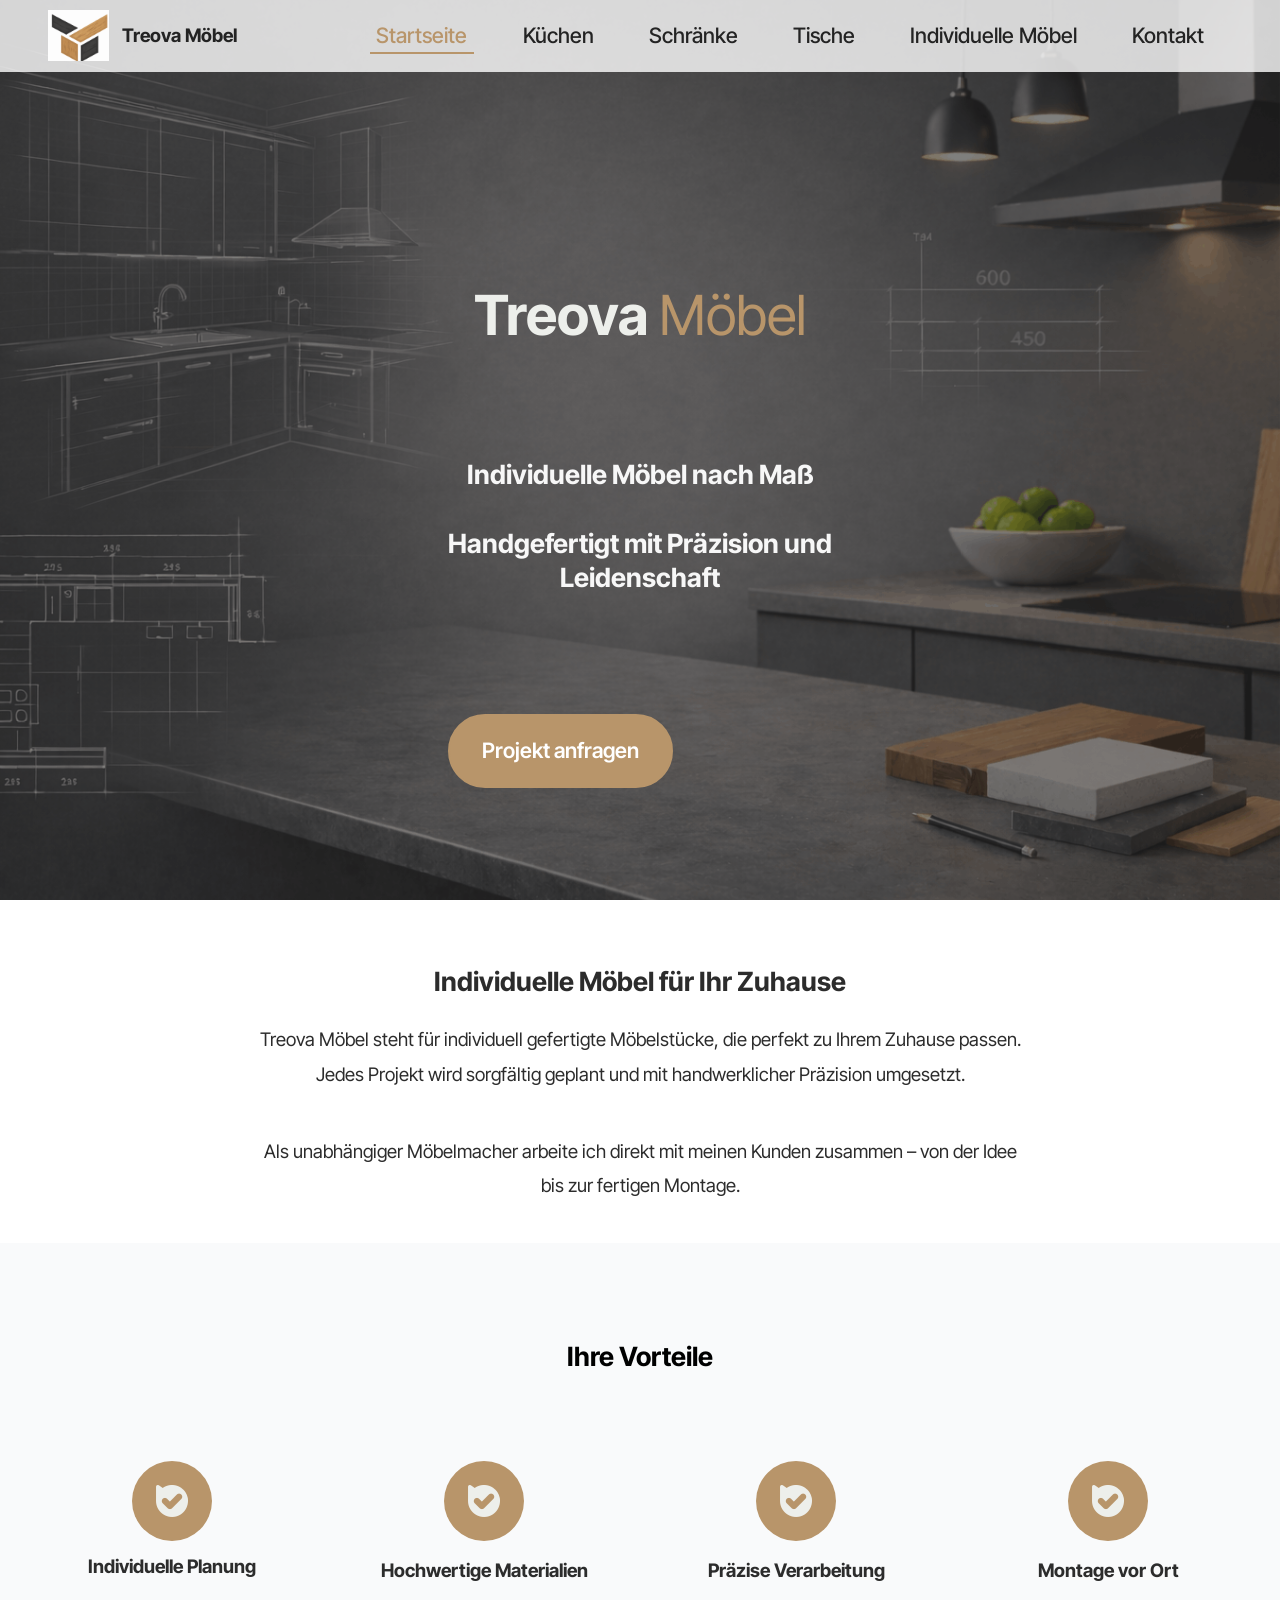
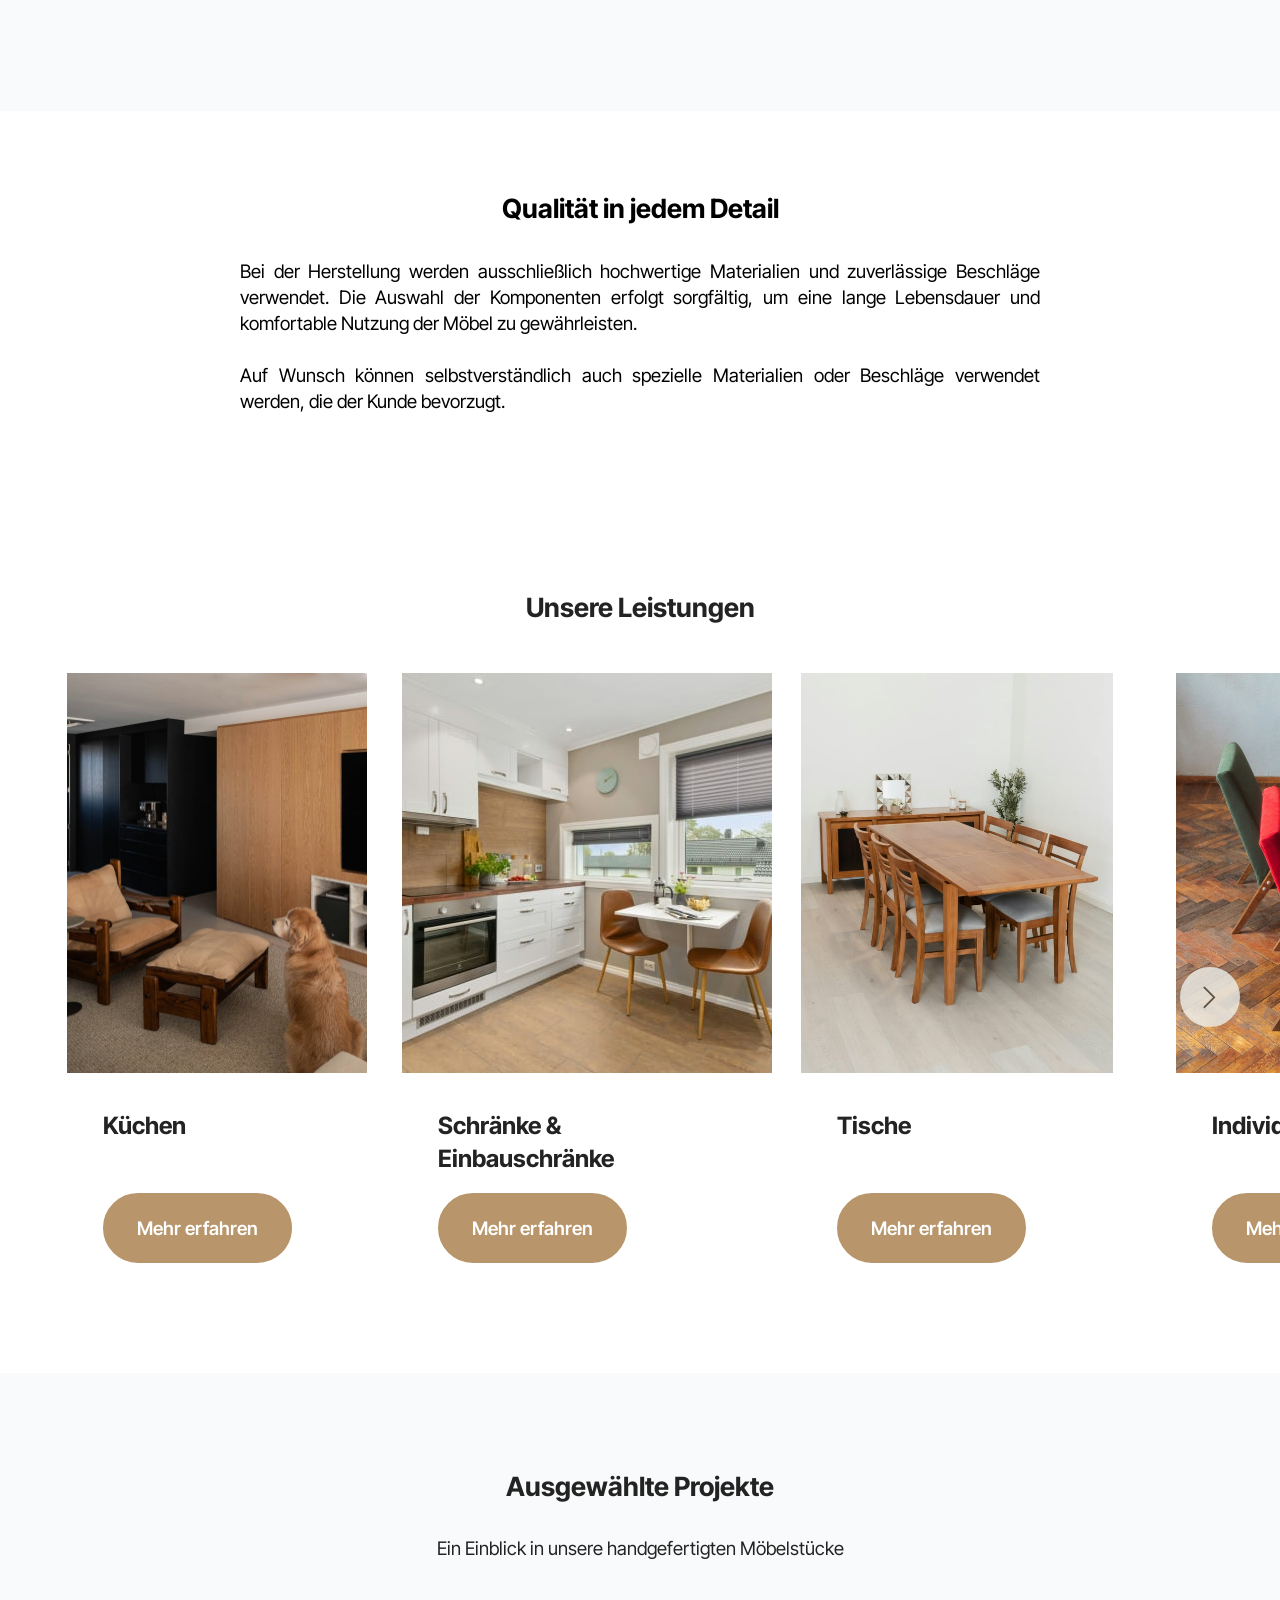
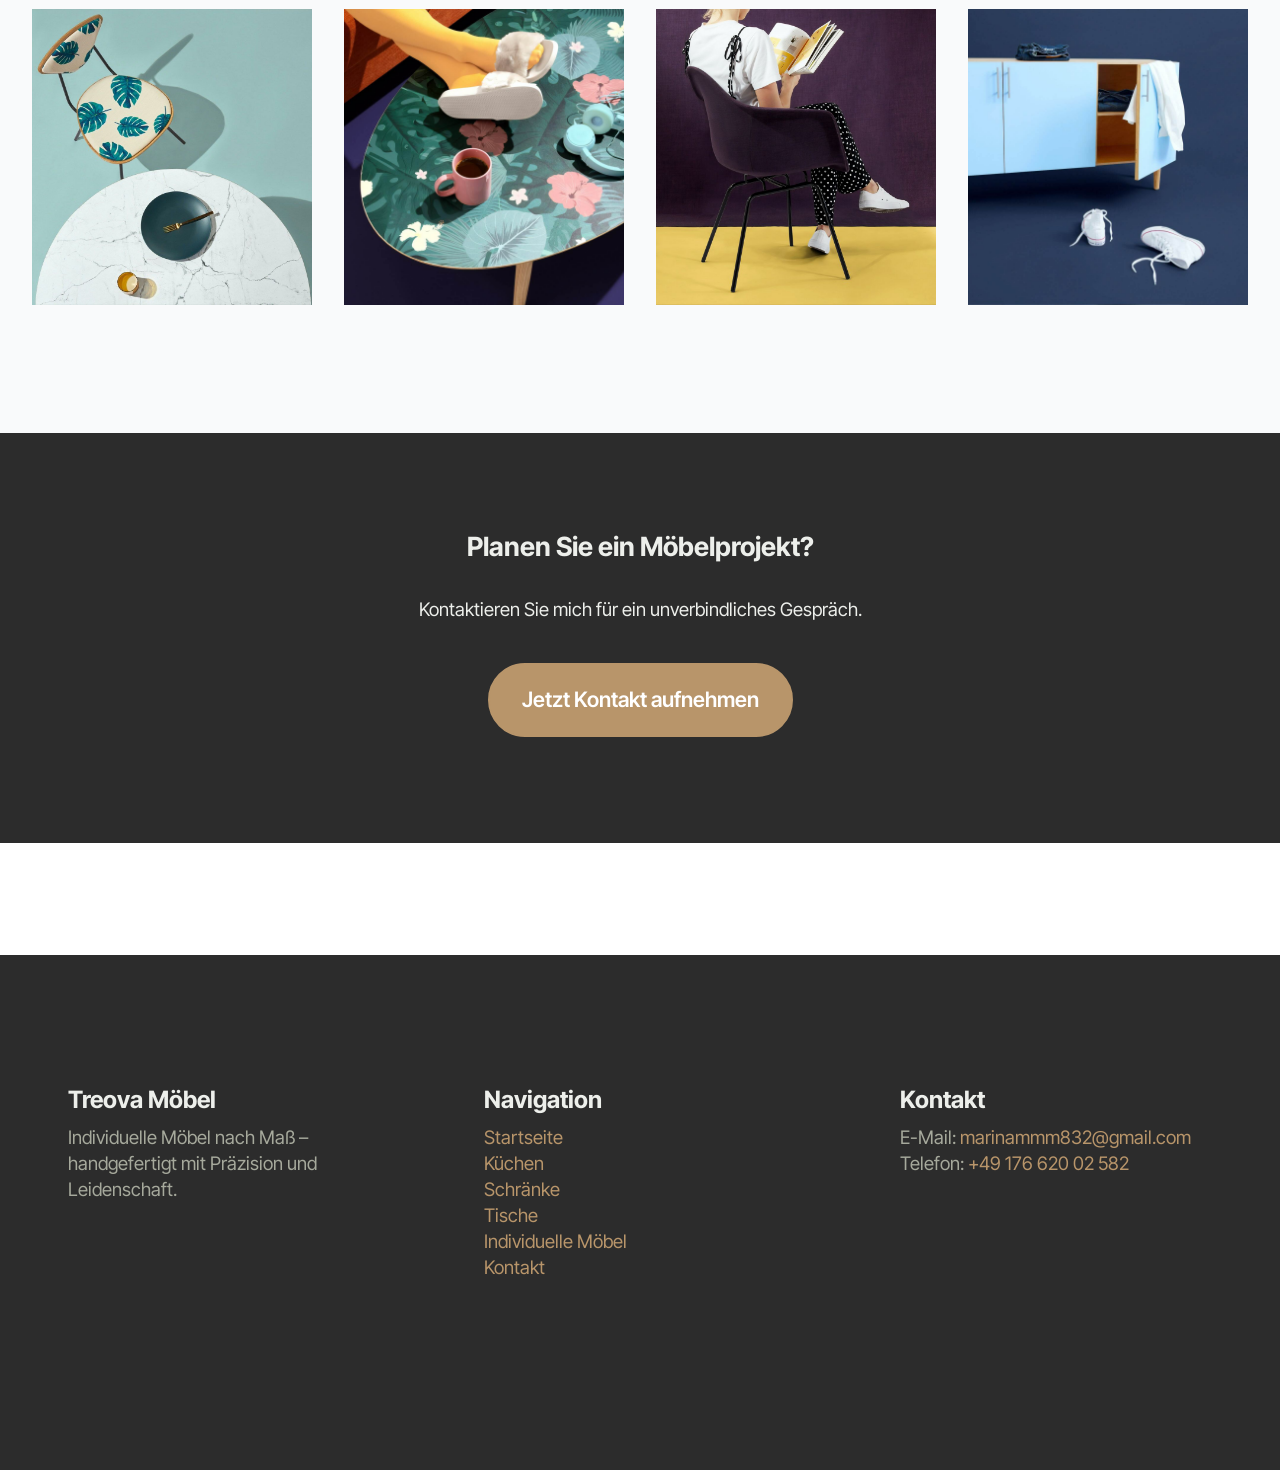
==== commit 1e92226f: "3.1 обновил почту и телефон" ====
--- a/index.html
+++ b/index.html
@@ -14,7 +14,7 @@
   <meta name="description" content="Qualität braucht Zeit">
   
   
-  <title>Treova Möbel</title>
+  <title>Treova <span style="color: #b8956a;">Möbel</span></title>
   <link rel="stylesheet" href="assets/web/assets/mobirise-icons2/mobirise2.css">
   <link rel="stylesheet" href="assets/bootstrap/css/bootstrap.min.css">
   <link rel="stylesheet" href="assets/parallax/jarallax.css">
@@ -23,7 +23,7 @@
   <link rel="stylesheet" href="assets/theme/css/style.css">
   <link rel="preload" href="https://fonts.googleapis.com/css?family=Inter+Tight:100,200,300,400,500,600,700,800,900,100i,200i,300i,400i,500i,600i,700i,800i,900i&display=swap" as="style" onload="this.onload=null;this.rel='stylesheet'">
   <noscript><link rel="stylesheet" href="https://fonts.googleapis.com/css?family=Inter+Tight:100,200,300,400,500,600,700,800,900,100i,200i,300i,400i,500i,600i,700i,800i,900i&display=swap"></noscript>
-  <link rel="preload" as="style" href="assets/mobirise/css/mbr-additional.css?v=vvtTYx"><link rel="stylesheet" href="assets/mobirise/css/mbr-additional.css?v=vvtTYx" type="text/css">
+  <link rel="preload" as="style" href="assets/mobirise/css/mbr-additional.css?v=WjmAQD"><link rel="stylesheet" href="assets/mobirise/css/mbr-additional.css?v=WjmAQD" type="text/css">
 
   
   
@@ -56,8 +56,8 @@
                 <ul class="navbar-nav nav-dropdown nav-right" data-app-modern-menu="true"><li class="nav-item"><a class="nav-link link text-black text-primary display-4" href="index.html#header18-1">Startseite</a></li>
                     <li class="nav-item"><a class="nav-link link text-black text-primary display-4" href="page1.html#header17-1d">
                             Küchen</a></li>
-                    <li class="nav-item"><a class="nav-link link text-black text-primary display-4" href="page6.html#header17-1s">Schränke</a>
-                    </li><li class="nav-item"><a class="nav-link link text-black text-primary display-4" href="page7.html#header17-1y">Tische</a></li><li class="nav-item"><a class="nav-link link text-black text-primary display-4" href="page8.html#header17-24">Individuelle Möbel</a></li><li class="nav-item"><a class="nav-link link text-black text-primary display-4" href="page5.html#header09-2h">Kontakt</a></li></ul>
+                    <li class="nav-item"><a class="nav-link link text-black text-primary display-4" href="page6.html#top">Schränke</a>
+                    </li><li class="nav-item"><a class="nav-link link text-black text-primary display-4" href="Nothing to choose">Tische</a></li><li class="nav-item"><a class="nav-link link text-black text-primary display-4" href="page4.html">Individuelle Möbel</a></li><li class="nav-item"><a class="nav-link link text-black text-primary display-4" href="page5.html">Kontakt</a></li></ul>
                 
                 
             </div>
@@ -203,11 +203,11 @@
 			</div>
 		</div>
 
-		<div class="embla" data-skip-snaps="true" data-align="center" data-contain-scroll="trimSnaps" data-auto-play-interval="6" data-draggable="true">
+		<div class="embla" data-skip-snaps="true" data-align="center" data-contain-scroll="trimSnaps" data-auto-play-interval="2" data-draggable="true">
 			<div class="embla__viewport container-fluid">
 				<div class="embla__container">
 					
-					<div class="embla__slide slider-image item active" style="margin-left: 1rem; margin-right: 1rem;">
+					<div class="embla__slide slider-image item active" style="margin-left: 0rem; margin-right: 0rem;">
 						<div class="slide-content">
 							<div class="item-img">
 								<div class="item-wrapper">
@@ -223,7 +223,7 @@
 
 							<div class="mbr-section-btn item-footer mt-2"><a href="page1.html#header17-1d" class="btn item-btn btn-primary display-7" target="_blank">Mehr erfahren</a></div>
 						</div>
-					</div><div class="embla__slide slider-image item" style="margin-left: 1rem; margin-right: 1rem;">
+					</div><div class="embla__slide slider-image item" style="margin-left: 0rem; margin-right: 0rem;">
 						<div class="slide-content">
 							<div class="item-img">
 								<div class="item-wrapper">
@@ -239,7 +239,7 @@
 							<div class="mbr-section-btn item-footer mt-2"><a href="page6.html#header17-1s" class="btn item-btn btn-primary display-7" target="_blank">Mehr erfahren</a></div>
 						</div>
 					</div>
-					<div class="embla__slide slider-image item" style="margin-left: 1rem; margin-right: 1rem;">
+					<div class="embla__slide slider-image item" style="margin-left: 0rem; margin-right: 0rem;">
 						<div class="slide-content">
 							<div class="item-img">
 								<div class="item-wrapper">
@@ -255,7 +255,7 @@
 							<div class="mbr-section-btn item-footer mt-2"><a href="page7.html#header17-1y" class="btn item-btn btn-primary display-7" target="_blank">Mehr erfahren</a></div>
 						</div>
 					</div>
-					<div class="embla__slide slider-image item" style="margin-left: 1rem; margin-right: 1rem;">
+					<div class="embla__slide slider-image item" style="margin-left: 0rem; margin-right: 0rem;">
 						<div class="slide-content">
 							<div class="item-img">
 								<div class="item-wrapper">
@@ -309,8 +309,8 @@
             
             
             <div class="col-12 col-md-6 col-lg-3 item gallery-image active">
-                <div class="item-wrapper mb-3" data-toggle="modal" data-bs-toggle="modal" data-target="#vdXbe8zFUn-modal" data-bs-target="#vdXbe8zFUn-modal">
-                    <img class="w-100" src="assets/images/gallery10.webp" alt="Mobirise Website Builder" data-slide-to="0" data-bs-slide-to="0" data-target="#lb-vdXbe8zFUn" data-bs-target="#lb-vdXbe8zFUn">
+                <div class="item-wrapper mb-3" data-toggle="modal" data-bs-toggle="modal" data-target="#vev5prWVxK-modal" data-bs-target="#vev5prWVxK-modal">
+                    <img class="w-100" src="assets/images/gallery10.webp" alt="Mobirise Website Builder" data-slide-to="0" data-bs-slide-to="0" data-target="#lb-vev5prWVxK" data-bs-target="#lb-vev5prWVxK">
                     <div class="icon-wrapper">
                         <span class="mobi-mbri mobi-mbri-search mbr-iconfont mbr-iconfont-btn"></span>
                     </div>
@@ -318,8 +318,8 @@
                 
             </div>
             <div class="col-12 col-md-6 col-lg-3 item gallery-image">
-                <div class="item-wrapper mb-3" data-toggle="modal" data-bs-toggle="modal" data-target="#vdXbe8zFUn-modal" data-bs-target="#vdXbe8zFUn-modal">
-                    <img class="w-100" src="assets/images/gallery05.webp" alt="Mobirise Website Builder" data-slide-to="1" data-bs-slide-to="1" data-target="#lb-vdXbe8zFUn" data-bs-target="#lb-vdXbe8zFUn">
+                <div class="item-wrapper mb-3" data-toggle="modal" data-bs-toggle="modal" data-target="#vev5prWVxK-modal" data-bs-target="#vev5prWVxK-modal">
+                    <img class="w-100" src="assets/images/gallery05.webp" alt="Mobirise Website Builder" data-slide-to="1" data-bs-slide-to="1" data-target="#lb-vev5prWVxK" data-bs-target="#lb-vev5prWVxK">
                     <div class="icon-wrapper">
                         <span class="mobi-mbri mobi-mbri-search mbr-iconfont mbr-iconfont-btn"></span>
                     </div>
@@ -327,8 +327,8 @@
                 
             </div>
             <div class="col-12 col-md-6 col-lg-3 item gallery-image">
-                <div class="item-wrapper mb-3" data-toggle="modal" data-bs-toggle="modal" data-target="#vdXbe8zFUn-modal" data-bs-target="#vdXbe8zFUn-modal">
-                    <img class="w-100" src="assets/images/gallery06.webp" alt="Mobirise Website Builder" data-slide-to="2" data-bs-slide-to="2" data-target="#lb-vdXbe8zFUn" data-bs-target="#lb-vdXbe8zFUn">
+                <div class="item-wrapper mb-3" data-toggle="modal" data-bs-toggle="modal" data-target="#vev5prWVxK-modal" data-bs-target="#vev5prWVxK-modal">
+                    <img class="w-100" src="assets/images/gallery06.webp" alt="Mobirise Website Builder" data-slide-to="2" data-bs-slide-to="2" data-target="#lb-vev5prWVxK" data-bs-target="#lb-vev5prWVxK">
                     <div class="icon-wrapper">
                         <span class="mobi-mbri mobi-mbri-search mbr-iconfont mbr-iconfont-btn"></span>
                     </div>
@@ -336,8 +336,8 @@
                 
             </div>
             <div class="col-12 col-md-6 col-lg-3 item gallery-image">
-                <div class="item-wrapper mb-3" data-toggle="modal" data-bs-toggle="modal" data-target="#vdXbe8zFUn-modal" data-bs-target="#vdXbe8zFUn-modal">
-                    <img class="w-100" src="assets/images/gallery07.webp" alt="Mobirise Website Builder" data-slide-to="3" data-bs-slide-to="3" data-target="#lb-vdXbe8zFUn" data-bs-target="#lb-vdXbe8zFUn">
+                <div class="item-wrapper mb-3" data-toggle="modal" data-bs-toggle="modal" data-target="#vev5prWVxK-modal" data-bs-target="#vev5prWVxK-modal">
+                    <img class="w-100" src="assets/images/gallery07.webp" alt="Mobirise Website Builder" data-slide-to="3" data-bs-slide-to="3" data-target="#lb-vev5prWVxK" data-bs-target="#lb-vev5prWVxK">
                     <div class="icon-wrapper">
                         <span class="mobi-mbri mobi-mbri-search mbr-iconfont mbr-iconfont-btn"></span>
                     </div>
@@ -346,11 +346,11 @@
             </div>
         </div>
 
-        <div class="modal mbr-slider" tabindex="-1" role="dialog" aria-hidden="true" id="vdXbe8zFUn-modal">
+        <div class="modal mbr-slider" tabindex="-1" role="dialog" aria-hidden="true" id="vev5prWVxK-modal">
             <div class="modal-dialog" role="document">
                 <div class="modal-content">
                     <div class="modal-body">
-                        <div class="carousel slide" data-pause="false" data-bs-pause="false" id="lb-vdXbe8zFUn" data-interval="5000" data-bs-interval="5000">
+                        <div class="carousel slide" data-pause="false" data-bs-pause="false" id="lb-vev5prWVxK" data-interval="5000" data-bs-interval="5000">
                             <div class="carousel-inner">
                                 
                                 
@@ -370,10 +370,10 @@
                                 </div>
                             </div>
                             <ol class="carousel-indicators">
-                                <li data-slide-to="0" data-bs-slide-to="0" class="active" data-target="#lb-vdXbe8zFUn" data-bs-target="#lb-vdXbe8zFUn"></li>
-                                <li data-slide-to="1" data-bs-slide-to="1" data-target="#lb-vdXbe8zFUn" data-bs-target="#lb-vdXbe8zFUn"></li>
-                                <li data-slide-to="2" data-bs-slide-to="2" data-target="#lb-vdXbe8zFUn" data-bs-target="#lb-vdXbe8zFUn"></li>
-                                <li data-slide-to="3" data-bs-slide-to="3" data-target="#lb-vdXbe8zFUn" data-bs-target="#lb-vdXbe8zFUn"></li>
+                                <li data-slide-to="0" data-bs-slide-to="0" class="active" data-target="#lb-vev5prWVxK" data-bs-target="#lb-vev5prWVxK"></li>
+                                <li data-slide-to="1" data-bs-slide-to="1" data-target="#lb-vev5prWVxK" data-bs-target="#lb-vev5prWVxK"></li>
+                                <li data-slide-to="2" data-bs-slide-to="2" data-target="#lb-vev5prWVxK" data-bs-target="#lb-vev5prWVxK"></li>
+                                <li data-slide-to="3" data-bs-slide-to="3" data-target="#lb-vev5prWVxK" data-bs-target="#lb-vev5prWVxK"></li>
                                 
                                 
                                 
@@ -381,11 +381,11 @@
                             </ol>
                             <a role="button" href="" class="close" data-dismiss="modal" data-bs-dismiss="modal" aria-label="Close">
                             </a>
-                            <a class="carousel-control-prev carousel-control" role="button" data-slide="prev" data-bs-slide="prev" href="#lb-vdXbe8zFUn">
+                            <a class="carousel-control-prev carousel-control" role="button" data-slide="prev" data-bs-slide="prev" href="#lb-vev5prWVxK">
                                 <span class="mobi-mbri mobi-mbri-arrow-prev" aria-hidden="true"></span>
                                 <span class="sr-only visually-hidden">Previous</span>
                             </a>
-                            <a class="carousel-control-next carousel-control" role="button" data-slide="next" data-bs-slide="next" href="#lb-vdXbe8zFUn">
+                            <a class="carousel-control-next carousel-control" role="button" data-slide="next" data-bs-slide="next" href="#lb-vev5prWVxK">
                                 <span class="mobi-mbri mobi-mbri-arrow-next" aria-hidden="true"></span>
                                 <span class="sr-only visually-hidden">Next</span>
                             </a>
@@ -445,7 +445,7 @@
 				<div class="item-wrapper">
 					<div class="item-content">
 						
-						<h4 class="card-title mbr-fonts-style display-5"><strong>Treova <span style="color: #b8956a;">Möbel</span></strong></h4>
+						<h4 class="card-title mbr-fonts-style display-5"><strong>Treova Möbel</strong></h4>
 						<p class="card-text mbr-fonts-style mt-0 mb-3 display-7">
 							Individuelle Möbel nach Maß – handgefertigt mit Präzision und Leidenschaft.
 						</p>
@@ -476,15 +476,15 @@
 						<h4 class="card-title mbr-fonts-style display-5">
 							<strong>Kontakt</strong>
 						</h4>
-						<p class="card-text mbr-fonts-style mt-0 mb-3 display-7">E-Mail: *********A@gmail.com
-<br>Telefon: +49 **************</p>
+						<p class="card-text mbr-fonts-style mt-0 mb-3 display-7">E-Mail: <a href="mailto:marinammm832@gmail.com" class="text-primary">marinammm832@gmail.com</a>
+<br>Telefon: <a href="tel:+4917662002582" class="text-primary">+49 176 620 02 582</a></p>
 						
 					</div>
 				</div>
 			</div>
 		</div>
 	</div>
-</section><section class="display-7" style="padding: 0;align-items: center;justify-content: center;flex-wrap: wrap;    align-content: center;display: flex;position: relative;height: 4rem;"><a href="https://mobiri.se/4233459" style="flex: 1 1;height: 4rem;position: absolute;width: 100%;z-index: 1;"><img alt="Mobirise.com" style="height: 4rem;" src="[data-uri]"></a><p style="margin: 0;text-align: center;" class="display-7">Created with Mobirise &#8204;</p><a style="z-index:1" href="https://mobirise.com/offline-website-builder.html">Offline Site Maker</a></section><script src="assets/bootstrap/js/bootstrap.bundle.min.js"></script>  <script src="assets/parallax/jarallax.js"></script>  <script src="assets/smoothscroll/smooth-scroll.js"></script>  <script src="assets/ytplayer/index.js"></script>  <script src="assets/dropdown/js/navbar-dropdown.js"></script>  <script src="assets/embla/embla.min.js"></script>  <script src="assets/embla/script.js"></script>  <script src="assets/theme/js/script.js"></script>  
+</section><section class="display-7" style="padding: 0;align-items: center;justify-content: center;flex-wrap: wrap;    align-content: center;display: flex;position: relative;height: 4rem;"><a href="https://mobiri.se/4233459" style="flex: 1 1;height: 4rem;position: absolute;width: 100%;z-index: 1;"><img alt="Mobirise.com" style="height: 4rem;" src="[data-uri]"></a><p style="margin: 0;text-align: center;" class="display-7">Built with Mobirise &#8204;</p><a style="z-index:1" href="https://mobirise.com/web-page-maker.html">Web Page Creator</a></section><script src="assets/bootstrap/js/bootstrap.bundle.min.js"></script>  <script src="assets/parallax/jarallax.js"></script>  <script src="assets/smoothscroll/smooth-scroll.js"></script>  <script src="assets/ytplayer/index.js"></script>  <script src="assets/dropdown/js/navbar-dropdown.js"></script>  <script src="assets/embla/embla.min.js"></script>  <script src="assets/embla/script.js"></script>  <script src="assets/theme/js/script.js"></script>  
   
   
 </body>
--- a/assets/theme/css/style.css
+++ b/assets/theme/css/style.css
@@ -965,11 +965,11 @@
 }
 
 
+
+
 section.display-7 {
   display: none !important;
 }
-
-
 
 /* Active menu item */
 .navbar .nav-link.active {
--- a/assets/mobirise/css/mbr-additional.css
+++ b/assets/mobirise/css/mbr-additional.css
@@ -1083,7 +1083,7 @@
   width: 30px;
   height: 2px;
   border-right: 5px;
-  background-color: #edefeb;
+  background-color: #b8956a;
 }
 .cid-v5mU62yUip button.navbar-toggler .hamburger span:nth-child(1) {
   top: 0;
@@ -2135,7 +2135,7 @@
   width: 30px;
   height: 2px;
   border-right: 5px;
-  background-color: #edefeb;
+  background-color: #b8956a;
 }
 .cid-v5mU62yUip button.navbar-toggler .hamburger span:nth-child(1) {
   top: 0;
@@ -2618,24 +2618,24 @@
 .cid-vdWBom36sv .mbr-section-btn {
   text-align: center;
 }
-.cid-vdWTNvtXqt {
+.cid-vev4IbtNK2 {
   padding-top: 6rem;
   padding-bottom: 5rem;
   background-color: #2c2c2c;
 }
-.cid-vdWTNvtXqt .item:focus,
-.cid-vdWTNvtXqt span:focus {
+.cid-vev4IbtNK2 .item:focus,
+.cid-vev4IbtNK2 span:focus {
   outline: none;
 }
-.cid-vdWTNvtXqt .item {
+.cid-vev4IbtNK2 .item {
   margin-bottom: 2rem;
 }
 @media (max-width: 767px) {
-  .cid-vdWTNvtXqt .item {
+  .cid-vev4IbtNK2 .item {
     margin-bottom: 1rem;
   }
 }
-.cid-vdWTNvtXqt .item-content {
+.cid-vev4IbtNK2 .item-content {
   margin-top: 2rem;
   padding: 0 2.25rem 2.25rem;
   display: flex;
@@ -2643,68 +2643,68 @@
   height: 100%;
 }
 @media (min-width: 992px) and (max-width: 1200px) {
-  .cid-vdWTNvtXqt .item-content {
+  .cid-vev4IbtNK2 .item-content {
     padding: 2rem 1.5rem;
     padding-top: 1rem;
     margin-top: 1rem;
   }
 }
 @media (max-width: 767px) {
-  .cid-vdWTNvtXqt .item-content {
+  .cid-vev4IbtNK2 .item-content {
     padding: 2rem 1.5rem;
     padding-top: 1rem;
     margin-top: 1rem;
   }
 }
-.cid-vdWTNvtXqt .item-wrapper {
+.cid-vev4IbtNK2 .item-wrapper {
   position: relative;
   background: #2c2c2c;
   height: 100%;
   display: flex;
   flex-flow: column nowrap;
 }
-.cid-vdWTNvtXqt .item-wrapper .item-footer {
+.cid-vev4IbtNK2 .item-wrapper .item-footer {
   margin-top: auto;
 }
-.cid-vdWTNvtXqt .mbr-section-title {
+.cid-vev4IbtNK2 .mbr-section-title {
   color: #edefeb;
   text-align: center;
 }
-.cid-vdWTNvtXqt .mbr-text,
-.cid-vdWTNvtXqt .item .mbr-section-btn {
-  text-align: center;
-}
-.cid-vdWTNvtXqt .content-head {
+.cid-vev4IbtNK2 .mbr-text,
+.cid-vev4IbtNK2 .item .mbr-section-btn {
+  text-align: center;
+}
+.cid-vev4IbtNK2 .content-head {
   max-width: 800px;
 }
-.cid-vdWTNvtXqt .mbr-number {
+.cid-vev4IbtNK2 .mbr-number {
   color: #9fe870;
 }
-.cid-vdWTNvtXqt .mbr-section-subtitle,
-.cid-vdWTNvtXqt .mbr-section-head .mbr-section-btn {
-  text-align: center;
-}
-.cid-vdWTNvtXqt .mbr-text {
+.cid-vev4IbtNK2 .mbr-section-subtitle,
+.cid-vev4IbtNK2 .mbr-section-head .mbr-section-btn {
+  text-align: center;
+}
+.cid-vev4IbtNK2 .mbr-text {
   text-align: left;
 }
-.cid-vdWTNvtXqt .mbr-text,
-.cid-vdWTNvtXqt .mbr-card-btn {
+.cid-vev4IbtNK2 .mbr-text,
+.cid-vev4IbtNK2 .mbr-card-btn {
   text-align: left;
 }
-.cid-vdWTNvtXqt .mbr-text,
-.cid-vdWTNvtXqt .mbr-section-btn {
+.cid-vev4IbtNK2 .mbr-text,
+.cid-vev4IbtNK2 .mbr-section-btn {
   text-align: left;
 }
-.cid-vdWTNvtXqt .mbr-text,
-.cid-vdWTNvtXqt .item-footer .mbr-section-btn {
+.cid-vev4IbtNK2 .mbr-text,
+.cid-vev4IbtNK2 .item-footer .mbr-section-btn {
   text-align: left;
 }
-.cid-vdWTNvtXqt .card-text,
-.cid-vdWTNvtXqt .item .mbr-section-btn {
+.cid-vev4IbtNK2 .card-text,
+.cid-vev4IbtNK2 .item .mbr-section-btn {
   text-align: left;
   color: #a6a99c;
 }
-.cid-vdWTNvtXqt .card-title {
+.cid-vev4IbtNK2 .card-title {
   text-align: left;
   color: #edefeb;
 }
@@ -2999,7 +2999,7 @@
   width: 30px;
   height: 2px;
   border-right: 5px;
-  background-color: #edefeb;
+  background-color: #b8956a;
 }
 .cid-v5mU62yUip button.navbar-toggler .hamburger span:nth-child(1) {
   top: 0;
@@ -3335,24 +3335,24 @@
 .cid-vdX82ZR5CW .mbr-section-btn {
   text-align: center;
 }
-.cid-vdX1KNucoh {
-  padding-top: 2rem;
-  padding-bottom: 1rem;
+.cid-vev4Z5w6c2 {
+  padding-top: 6rem;
+  padding-bottom: 5rem;
   background-color: #2c2c2c;
 }
-.cid-vdX1KNucoh .item:focus,
-.cid-vdX1KNucoh span:focus {
+.cid-vev4Z5w6c2 .item:focus,
+.cid-vev4Z5w6c2 span:focus {
   outline: none;
 }
-.cid-vdX1KNucoh .item {
+.cid-vev4Z5w6c2 .item {
   margin-bottom: 2rem;
 }
 @media (max-width: 767px) {
-  .cid-vdX1KNucoh .item {
+  .cid-vev4Z5w6c2 .item {
     margin-bottom: 1rem;
   }
 }
-.cid-vdX1KNucoh .item-content {
+.cid-vev4Z5w6c2 .item-content {
   margin-top: 2rem;
   padding: 0 2.25rem 2.25rem;
   display: flex;
@@ -3360,68 +3360,68 @@
   height: 100%;
 }
 @media (min-width: 992px) and (max-width: 1200px) {
-  .cid-vdX1KNucoh .item-content {
+  .cid-vev4Z5w6c2 .item-content {
     padding: 2rem 1.5rem;
     padding-top: 1rem;
     margin-top: 1rem;
   }
 }
 @media (max-width: 767px) {
-  .cid-vdX1KNucoh .item-content {
+  .cid-vev4Z5w6c2 .item-content {
     padding: 2rem 1.5rem;
     padding-top: 1rem;
     margin-top: 1rem;
   }
 }
-.cid-vdX1KNucoh .item-wrapper {
+.cid-vev4Z5w6c2 .item-wrapper {
   position: relative;
   background: #2c2c2c;
   height: 100%;
   display: flex;
   flex-flow: column nowrap;
 }
-.cid-vdX1KNucoh .item-wrapper .item-footer {
+.cid-vev4Z5w6c2 .item-wrapper .item-footer {
   margin-top: auto;
 }
-.cid-vdX1KNucoh .mbr-section-title {
+.cid-vev4Z5w6c2 .mbr-section-title {
   color: #edefeb;
   text-align: center;
 }
-.cid-vdX1KNucoh .mbr-text,
-.cid-vdX1KNucoh .item .mbr-section-btn {
-  text-align: center;
-}
-.cid-vdX1KNucoh .content-head {
+.cid-vev4Z5w6c2 .mbr-text,
+.cid-vev4Z5w6c2 .item .mbr-section-btn {
+  text-align: center;
+}
+.cid-vev4Z5w6c2 .content-head {
   max-width: 800px;
 }
-.cid-vdX1KNucoh .mbr-number {
+.cid-vev4Z5w6c2 .mbr-number {
   color: #9fe870;
 }
-.cid-vdX1KNucoh .mbr-section-subtitle,
-.cid-vdX1KNucoh .mbr-section-head .mbr-section-btn {
-  text-align: center;
-}
-.cid-vdX1KNucoh .mbr-text {
+.cid-vev4Z5w6c2 .mbr-section-subtitle,
+.cid-vev4Z5w6c2 .mbr-section-head .mbr-section-btn {
+  text-align: center;
+}
+.cid-vev4Z5w6c2 .mbr-text {
   text-align: left;
 }
-.cid-vdX1KNucoh .mbr-text,
-.cid-vdX1KNucoh .mbr-card-btn {
+.cid-vev4Z5w6c2 .mbr-text,
+.cid-vev4Z5w6c2 .mbr-card-btn {
   text-align: left;
 }
-.cid-vdX1KNucoh .mbr-text,
-.cid-vdX1KNucoh .mbr-section-btn {
+.cid-vev4Z5w6c2 .mbr-text,
+.cid-vev4Z5w6c2 .mbr-section-btn {
   text-align: left;
 }
-.cid-vdX1KNucoh .mbr-text,
-.cid-vdX1KNucoh .item-footer .mbr-section-btn {
+.cid-vev4Z5w6c2 .mbr-text,
+.cid-vev4Z5w6c2 .item-footer .mbr-section-btn {
   text-align: left;
 }
-.cid-vdX1KNucoh .card-text,
-.cid-vdX1KNucoh .item .mbr-section-btn {
+.cid-vev4Z5w6c2 .card-text,
+.cid-vev4Z5w6c2 .item .mbr-section-btn {
   text-align: left;
   color: #a6a99c;
 }
-.cid-vdX1KNucoh .card-title {
+.cid-vev4Z5w6c2 .card-title {
   text-align: left;
   color: #edefeb;
 }
@@ -3749,7 +3749,7 @@
   width: 30px;
   height: 2px;
   border-right: 5px;
-  background-color: #edefeb;
+  background-color: #b8956a;
 }
 .cid-vdWFTGJRYg button.navbar-toggler .hamburger span:nth-child(1) {
   top: 0;
@@ -4232,24 +4232,24 @@
 .cid-vdWFTHCcVp .mbr-section-btn {
   text-align: center;
 }
-.cid-vdWTSeDoze {
+.cid-vev4MPvglq {
   padding-top: 6rem;
   padding-bottom: 5rem;
   background-color: #2c2c2c;
 }
-.cid-vdWTSeDoze .item:focus,
-.cid-vdWTSeDoze span:focus {
+.cid-vev4MPvglq .item:focus,
+.cid-vev4MPvglq span:focus {
   outline: none;
 }
-.cid-vdWTSeDoze .item {
+.cid-vev4MPvglq .item {
   margin-bottom: 2rem;
 }
 @media (max-width: 767px) {
-  .cid-vdWTSeDoze .item {
+  .cid-vev4MPvglq .item {
     margin-bottom: 1rem;
   }
 }
-.cid-vdWTSeDoze .item-content {
+.cid-vev4MPvglq .item-content {
   margin-top: 2rem;
   padding: 0 2.25rem 2.25rem;
   display: flex;
@@ -4257,68 +4257,68 @@
   height: 100%;
 }
 @media (min-width: 992px) and (max-width: 1200px) {
-  .cid-vdWTSeDoze .item-content {
+  .cid-vev4MPvglq .item-content {
     padding: 2rem 1.5rem;
     padding-top: 1rem;
     margin-top: 1rem;
   }
 }
 @media (max-width: 767px) {
-  .cid-vdWTSeDoze .item-content {
+  .cid-vev4MPvglq .item-content {
     padding: 2rem 1.5rem;
     padding-top: 1rem;
     margin-top: 1rem;
   }
 }
-.cid-vdWTSeDoze .item-wrapper {
+.cid-vev4MPvglq .item-wrapper {
   position: relative;
   background: #2c2c2c;
   height: 100%;
   display: flex;
   flex-flow: column nowrap;
 }
-.cid-vdWTSeDoze .item-wrapper .item-footer {
+.cid-vev4MPvglq .item-wrapper .item-footer {
   margin-top: auto;
 }
-.cid-vdWTSeDoze .mbr-section-title {
+.cid-vev4MPvglq .mbr-section-title {
   color: #edefeb;
   text-align: center;
 }
-.cid-vdWTSeDoze .mbr-text,
-.cid-vdWTSeDoze .item .mbr-section-btn {
-  text-align: center;
-}
-.cid-vdWTSeDoze .content-head {
+.cid-vev4MPvglq .mbr-text,
+.cid-vev4MPvglq .item .mbr-section-btn {
+  text-align: center;
+}
+.cid-vev4MPvglq .content-head {
   max-width: 800px;
 }
-.cid-vdWTSeDoze .mbr-number {
+.cid-vev4MPvglq .mbr-number {
   color: #9fe870;
 }
-.cid-vdWTSeDoze .mbr-section-subtitle,
-.cid-vdWTSeDoze .mbr-section-head .mbr-section-btn {
-  text-align: center;
-}
-.cid-vdWTSeDoze .mbr-text {
+.cid-vev4MPvglq .mbr-section-subtitle,
+.cid-vev4MPvglq .mbr-section-head .mbr-section-btn {
+  text-align: center;
+}
+.cid-vev4MPvglq .mbr-text {
   text-align: left;
 }
-.cid-vdWTSeDoze .mbr-text,
-.cid-vdWTSeDoze .mbr-card-btn {
+.cid-vev4MPvglq .mbr-text,
+.cid-vev4MPvglq .mbr-card-btn {
   text-align: left;
 }
-.cid-vdWTSeDoze .mbr-text,
-.cid-vdWTSeDoze .mbr-section-btn {
+.cid-vev4MPvglq .mbr-text,
+.cid-vev4MPvglq .mbr-section-btn {
   text-align: left;
 }
-.cid-vdWTSeDoze .mbr-text,
-.cid-vdWTSeDoze .item-footer .mbr-section-btn {
+.cid-vev4MPvglq .mbr-text,
+.cid-vev4MPvglq .item-footer .mbr-section-btn {
   text-align: left;
 }
-.cid-vdWTSeDoze .card-text,
-.cid-vdWTSeDoze .item .mbr-section-btn {
+.cid-vev4MPvglq .card-text,
+.cid-vev4MPvglq .item .mbr-section-btn {
   text-align: left;
   color: #a6a99c;
 }
-.cid-vdWTSeDoze .card-title {
+.cid-vev4MPvglq .card-title {
   text-align: left;
   color: #edefeb;
 }
@@ -4613,7 +4613,7 @@
   width: 30px;
   height: 2px;
   border-right: 5px;
-  background-color: #edefeb;
+  background-color: #b8956a;
 }
 .cid-vdWKCxwnR6 button.navbar-toggler .hamburger span:nth-child(1) {
   top: 0;
@@ -5096,24 +5096,24 @@
 .cid-vdWKCyn89c .mbr-section-btn {
   text-align: center;
 }
-.cid-vdWTVYK10s {
+.cid-vev4R4XCFb {
   padding-top: 6rem;
   padding-bottom: 5rem;
   background-color: #2c2c2c;
 }
-.cid-vdWTVYK10s .item:focus,
-.cid-vdWTVYK10s span:focus {
+.cid-vev4R4XCFb .item:focus,
+.cid-vev4R4XCFb span:focus {
   outline: none;
 }
-.cid-vdWTVYK10s .item {
+.cid-vev4R4XCFb .item {
   margin-bottom: 2rem;
 }
 @media (max-width: 767px) {
-  .cid-vdWTVYK10s .item {
+  .cid-vev4R4XCFb .item {
     margin-bottom: 1rem;
   }
 }
-.cid-vdWTVYK10s .item-content {
+.cid-vev4R4XCFb .item-content {
   margin-top: 2rem;
   padding: 0 2.25rem 2.25rem;
   display: flex;
@@ -5121,68 +5121,68 @@
   height: 100%;
 }
 @media (min-width: 992px) and (max-width: 1200px) {
-  .cid-vdWTVYK10s .item-content {
+  .cid-vev4R4XCFb .item-content {
     padding: 2rem 1.5rem;
     padding-top: 1rem;
     margin-top: 1rem;
   }
 }
 @media (max-width: 767px) {
-  .cid-vdWTVYK10s .item-content {
+  .cid-vev4R4XCFb .item-content {
     padding: 2rem 1.5rem;
     padding-top: 1rem;
     margin-top: 1rem;
   }
 }
-.cid-vdWTVYK10s .item-wrapper {
+.cid-vev4R4XCFb .item-wrapper {
   position: relative;
   background: #2c2c2c;
   height: 100%;
   display: flex;
   flex-flow: column nowrap;
 }
-.cid-vdWTVYK10s .item-wrapper .item-footer {
+.cid-vev4R4XCFb .item-wrapper .item-footer {
   margin-top: auto;
 }
-.cid-vdWTVYK10s .mbr-section-title {
+.cid-vev4R4XCFb .mbr-section-title {
   color: #edefeb;
   text-align: center;
 }
-.cid-vdWTVYK10s .mbr-text,
-.cid-vdWTVYK10s .item .mbr-section-btn {
-  text-align: center;
-}
-.cid-vdWTVYK10s .content-head {
+.cid-vev4R4XCFb .mbr-text,
+.cid-vev4R4XCFb .item .mbr-section-btn {
+  text-align: center;
+}
+.cid-vev4R4XCFb .content-head {
   max-width: 800px;
 }
-.cid-vdWTVYK10s .mbr-number {
+.cid-vev4R4XCFb .mbr-number {
   color: #9fe870;
 }
-.cid-vdWTVYK10s .mbr-section-subtitle,
-.cid-vdWTVYK10s .mbr-section-head .mbr-section-btn {
-  text-align: center;
-}
-.cid-vdWTVYK10s .mbr-text {
+.cid-vev4R4XCFb .mbr-section-subtitle,
+.cid-vev4R4XCFb .mbr-section-head .mbr-section-btn {
+  text-align: center;
+}
+.cid-vev4R4XCFb .mbr-text {
   text-align: left;
 }
-.cid-vdWTVYK10s .mbr-text,
-.cid-vdWTVYK10s .mbr-card-btn {
+.cid-vev4R4XCFb .mbr-text,
+.cid-vev4R4XCFb .mbr-card-btn {
   text-align: left;
 }
-.cid-vdWTVYK10s .mbr-text,
-.cid-vdWTVYK10s .mbr-section-btn {
+.cid-vev4R4XCFb .mbr-text,
+.cid-vev4R4XCFb .mbr-section-btn {
   text-align: left;
 }
-.cid-vdWTVYK10s .mbr-text,
-.cid-vdWTVYK10s .item-footer .mbr-section-btn {
+.cid-vev4R4XCFb .mbr-text,
+.cid-vev4R4XCFb .item-footer .mbr-section-btn {
   text-align: left;
 }
-.cid-vdWTVYK10s .card-text,
-.cid-vdWTVYK10s .item .mbr-section-btn {
+.cid-vev4R4XCFb .card-text,
+.cid-vev4R4XCFb .item .mbr-section-btn {
   text-align: left;
   color: #a6a99c;
 }
-.cid-vdWTVYK10s .card-title {
+.cid-vev4R4XCFb .card-title {
   text-align: left;
   color: #edefeb;
 }
@@ -5477,7 +5477,7 @@
   width: 30px;
   height: 2px;
   border-right: 5px;
-  background-color: #edefeb;
+  background-color: #b8956a;
 }
 .cid-vdWN75iRLt button.navbar-toggler .hamburger span:nth-child(1) {
   top: 0;
@@ -6025,24 +6025,24 @@
 .cid-vdWN76g0YO .mbr-section-btn {
   text-align: center;
 }
-.cid-vdWTZ4l4OY {
+.cid-vev4VnVE43 {
   padding-top: 6rem;
   padding-bottom: 5rem;
   background-color: #2c2c2c;
 }
-.cid-vdWTZ4l4OY .item:focus,
-.cid-vdWTZ4l4OY span:focus {
+.cid-vev4VnVE43 .item:focus,
+.cid-vev4VnVE43 span:focus {
   outline: none;
 }
-.cid-vdWTZ4l4OY .item {
+.cid-vev4VnVE43 .item {
   margin-bottom: 2rem;
 }
 @media (max-width: 767px) {
-  .cid-vdWTZ4l4OY .item {
+  .cid-vev4VnVE43 .item {
     margin-bottom: 1rem;
   }
 }
-.cid-vdWTZ4l4OY .item-content {
+.cid-vev4VnVE43 .item-content {
   margin-top: 2rem;
   padding: 0 2.25rem 2.25rem;
   display: flex;
@@ -6050,68 +6050,68 @@
   height: 100%;
 }
 @media (min-width: 992px) and (max-width: 1200px) {
-  .cid-vdWTZ4l4OY .item-content {
+  .cid-vev4VnVE43 .item-content {
     padding: 2rem 1.5rem;
     padding-top: 1rem;
     margin-top: 1rem;
   }
 }
 @media (max-width: 767px) {
-  .cid-vdWTZ4l4OY .item-content {
+  .cid-vev4VnVE43 .item-content {
     padding: 2rem 1.5rem;
     padding-top: 1rem;
     margin-top: 1rem;
   }
 }
-.cid-vdWTZ4l4OY .item-wrapper {
+.cid-vev4VnVE43 .item-wrapper {
   position: relative;
   background: #2c2c2c;
   height: 100%;
   display: flex;
   flex-flow: column nowrap;
 }
-.cid-vdWTZ4l4OY .item-wrapper .item-footer {
+.cid-vev4VnVE43 .item-wrapper .item-footer {
   margin-top: auto;
 }
-.cid-vdWTZ4l4OY .mbr-section-title {
+.cid-vev4VnVE43 .mbr-section-title {
   color: #edefeb;
   text-align: center;
 }
-.cid-vdWTZ4l4OY .mbr-text,
-.cid-vdWTZ4l4OY .item .mbr-section-btn {
-  text-align: center;
-}
-.cid-vdWTZ4l4OY .content-head {
+.cid-vev4VnVE43 .mbr-text,
+.cid-vev4VnVE43 .item .mbr-section-btn {
+  text-align: center;
+}
+.cid-vev4VnVE43 .content-head {
   max-width: 800px;
 }
-.cid-vdWTZ4l4OY .mbr-number {
+.cid-vev4VnVE43 .mbr-number {
   color: #9fe870;
 }
-.cid-vdWTZ4l4OY .mbr-section-subtitle,
-.cid-vdWTZ4l4OY .mbr-section-head .mbr-section-btn {
-  text-align: center;
-}
-.cid-vdWTZ4l4OY .mbr-text {
+.cid-vev4VnVE43 .mbr-section-subtitle,
+.cid-vev4VnVE43 .mbr-section-head .mbr-section-btn {
+  text-align: center;
+}
+.cid-vev4VnVE43 .mbr-text {
   text-align: left;
 }
-.cid-vdWTZ4l4OY .mbr-text,
-.cid-vdWTZ4l4OY .mbr-card-btn {
+.cid-vev4VnVE43 .mbr-text,
+.cid-vev4VnVE43 .mbr-card-btn {
   text-align: left;
 }
-.cid-vdWTZ4l4OY .mbr-text,
-.cid-vdWTZ4l4OY .mbr-section-btn {
+.cid-vev4VnVE43 .mbr-text,
+.cid-vev4VnVE43 .mbr-section-btn {
   text-align: left;
 }
-.cid-vdWTZ4l4OY .mbr-text,
-.cid-vdWTZ4l4OY .item-footer .mbr-section-btn {
+.cid-vev4VnVE43 .mbr-text,
+.cid-vev4VnVE43 .item-footer .mbr-section-btn {
   text-align: left;
 }
-.cid-vdWTZ4l4OY .card-text,
-.cid-vdWTZ4l4OY .item .mbr-section-btn {
+.cid-vev4VnVE43 .card-text,
+.cid-vev4VnVE43 .item .mbr-section-btn {
   text-align: left;
   color: #a6a99c;
 }
-.cid-vdWTZ4l4OY .card-title {
+.cid-vev4VnVE43 .card-title {
   text-align: left;
   color: #edefeb;
 }
--- a/assets/mobirise/css/mbr-additional.css
+++ b/assets/mobirise/css/mbr-additional.css
@@ -1083,7 +1083,7 @@
   width: 30px;
   height: 2px;
   border-right: 5px;
-  background-color: #edefeb;
+  background-color: #b8956a;
 }
 .cid-v5mU62yUip button.navbar-toggler .hamburger span:nth-child(1) {
   top: 0;
@@ -2135,7 +2135,7 @@
   width: 30px;
   height: 2px;
   border-right: 5px;
-  background-color: #edefeb;
+  background-color: #b8956a;
 }
 .cid-v5mU62yUip button.navbar-toggler .hamburger span:nth-child(1) {
   top: 0;
@@ -2618,24 +2618,24 @@
 .cid-vdWBom36sv .mbr-section-btn {
   text-align: center;
 }
-.cid-vdWTNvtXqt {
+.cid-vev4IbtNK2 {
   padding-top: 6rem;
   padding-bottom: 5rem;
   background-color: #2c2c2c;
 }
-.cid-vdWTNvtXqt .item:focus,
-.cid-vdWTNvtXqt span:focus {
+.cid-vev4IbtNK2 .item:focus,
+.cid-vev4IbtNK2 span:focus {
   outline: none;
 }
-.cid-vdWTNvtXqt .item {
+.cid-vev4IbtNK2 .item {
   margin-bottom: 2rem;
 }
 @media (max-width: 767px) {
-  .cid-vdWTNvtXqt .item {
+  .cid-vev4IbtNK2 .item {
     margin-bottom: 1rem;
   }
 }
-.cid-vdWTNvtXqt .item-content {
+.cid-vev4IbtNK2 .item-content {
   margin-top: 2rem;
   padding: 0 2.25rem 2.25rem;
   display: flex;
@@ -2643,68 +2643,68 @@
   height: 100%;
 }
 @media (min-width: 992px) and (max-width: 1200px) {
-  .cid-vdWTNvtXqt .item-content {
+  .cid-vev4IbtNK2 .item-content {
     padding: 2rem 1.5rem;
     padding-top: 1rem;
     margin-top: 1rem;
   }
 }
 @media (max-width: 767px) {
-  .cid-vdWTNvtXqt .item-content {
+  .cid-vev4IbtNK2 .item-content {
     padding: 2rem 1.5rem;
     padding-top: 1rem;
     margin-top: 1rem;
   }
 }
-.cid-vdWTNvtXqt .item-wrapper {
+.cid-vev4IbtNK2 .item-wrapper {
   position: relative;
   background: #2c2c2c;
   height: 100%;
   display: flex;
   flex-flow: column nowrap;
 }
-.cid-vdWTNvtXqt .item-wrapper .item-footer {
+.cid-vev4IbtNK2 .item-wrapper .item-footer {
   margin-top: auto;
 }
-.cid-vdWTNvtXqt .mbr-section-title {
+.cid-vev4IbtNK2 .mbr-section-title {
   color: #edefeb;
   text-align: center;
 }
-.cid-vdWTNvtXqt .mbr-text,
-.cid-vdWTNvtXqt .item .mbr-section-btn {
-  text-align: center;
-}
-.cid-vdWTNvtXqt .content-head {
+.cid-vev4IbtNK2 .mbr-text,
+.cid-vev4IbtNK2 .item .mbr-section-btn {
+  text-align: center;
+}
+.cid-vev4IbtNK2 .content-head {
   max-width: 800px;
 }
-.cid-vdWTNvtXqt .mbr-number {
+.cid-vev4IbtNK2 .mbr-number {
   color: #9fe870;
 }
-.cid-vdWTNvtXqt .mbr-section-subtitle,
-.cid-vdWTNvtXqt .mbr-section-head .mbr-section-btn {
-  text-align: center;
-}
-.cid-vdWTNvtXqt .mbr-text {
+.cid-vev4IbtNK2 .mbr-section-subtitle,
+.cid-vev4IbtNK2 .mbr-section-head .mbr-section-btn {
+  text-align: center;
+}
+.cid-vev4IbtNK2 .mbr-text {
   text-align: left;
 }
-.cid-vdWTNvtXqt .mbr-text,
-.cid-vdWTNvtXqt .mbr-card-btn {
+.cid-vev4IbtNK2 .mbr-text,
+.cid-vev4IbtNK2 .mbr-card-btn {
   text-align: left;
 }
-.cid-vdWTNvtXqt .mbr-text,
-.cid-vdWTNvtXqt .mbr-section-btn {
+.cid-vev4IbtNK2 .mbr-text,
+.cid-vev4IbtNK2 .mbr-section-btn {
   text-align: left;
 }
-.cid-vdWTNvtXqt .mbr-text,
-.cid-vdWTNvtXqt .item-footer .mbr-section-btn {
+.cid-vev4IbtNK2 .mbr-text,
+.cid-vev4IbtNK2 .item-footer .mbr-section-btn {
   text-align: left;
 }
-.cid-vdWTNvtXqt .card-text,
-.cid-vdWTNvtXqt .item .mbr-section-btn {
+.cid-vev4IbtNK2 .card-text,
+.cid-vev4IbtNK2 .item .mbr-section-btn {
   text-align: left;
   color: #a6a99c;
 }
-.cid-vdWTNvtXqt .card-title {
+.cid-vev4IbtNK2 .card-title {
   text-align: left;
   color: #edefeb;
 }
@@ -2999,7 +2999,7 @@
   width: 30px;
   height: 2px;
   border-right: 5px;
-  background-color: #edefeb;
+  background-color: #b8956a;
 }
 .cid-v5mU62yUip button.navbar-toggler .hamburger span:nth-child(1) {
   top: 0;
@@ -3335,24 +3335,24 @@
 .cid-vdX82ZR5CW .mbr-section-btn {
   text-align: center;
 }
-.cid-vdX1KNucoh {
-  padding-top: 2rem;
-  padding-bottom: 1rem;
+.cid-vev4Z5w6c2 {
+  padding-top: 6rem;
+  padding-bottom: 5rem;
   background-color: #2c2c2c;
 }
-.cid-vdX1KNucoh .item:focus,
-.cid-vdX1KNucoh span:focus {
+.cid-vev4Z5w6c2 .item:focus,
+.cid-vev4Z5w6c2 span:focus {
   outline: none;
 }
-.cid-vdX1KNucoh .item {
+.cid-vev4Z5w6c2 .item {
   margin-bottom: 2rem;
 }
 @media (max-width: 767px) {
-  .cid-vdX1KNucoh .item {
+  .cid-vev4Z5w6c2 .item {
     margin-bottom: 1rem;
   }
 }
-.cid-vdX1KNucoh .item-content {
+.cid-vev4Z5w6c2 .item-content {
   margin-top: 2rem;
   padding: 0 2.25rem 2.25rem;
   display: flex;
@@ -3360,68 +3360,68 @@
   height: 100%;
 }
 @media (min-width: 992px) and (max-width: 1200px) {
-  .cid-vdX1KNucoh .item-content {
+  .cid-vev4Z5w6c2 .item-content {
     padding: 2rem 1.5rem;
     padding-top: 1rem;
     margin-top: 1rem;
   }
 }
 @media (max-width: 767px) {
-  .cid-vdX1KNucoh .item-content {
+  .cid-vev4Z5w6c2 .item-content {
     padding: 2rem 1.5rem;
     padding-top: 1rem;
     margin-top: 1rem;
   }
 }
-.cid-vdX1KNucoh .item-wrapper {
+.cid-vev4Z5w6c2 .item-wrapper {
   position: relative;
   background: #2c2c2c;
   height: 100%;
   display: flex;
   flex-flow: column nowrap;
 }
-.cid-vdX1KNucoh .item-wrapper .item-footer {
+.cid-vev4Z5w6c2 .item-wrapper .item-footer {
   margin-top: auto;
 }
-.cid-vdX1KNucoh .mbr-section-title {
+.cid-vev4Z5w6c2 .mbr-section-title {
   color: #edefeb;
   text-align: center;
 }
-.cid-vdX1KNucoh .mbr-text,
-.cid-vdX1KNucoh .item .mbr-section-btn {
-  text-align: center;
-}
-.cid-vdX1KNucoh .content-head {
+.cid-vev4Z5w6c2 .mbr-text,
+.cid-vev4Z5w6c2 .item .mbr-section-btn {
+  text-align: center;
+}
+.cid-vev4Z5w6c2 .content-head {
   max-width: 800px;
 }
-.cid-vdX1KNucoh .mbr-number {
+.cid-vev4Z5w6c2 .mbr-number {
   color: #9fe870;
 }
-.cid-vdX1KNucoh .mbr-section-subtitle,
-.cid-vdX1KNucoh .mbr-section-head .mbr-section-btn {
-  text-align: center;
-}
-.cid-vdX1KNucoh .mbr-text {
+.cid-vev4Z5w6c2 .mbr-section-subtitle,
+.cid-vev4Z5w6c2 .mbr-section-head .mbr-section-btn {
+  text-align: center;
+}
+.cid-vev4Z5w6c2 .mbr-text {
   text-align: left;
 }
-.cid-vdX1KNucoh .mbr-text,
-.cid-vdX1KNucoh .mbr-card-btn {
+.cid-vev4Z5w6c2 .mbr-text,
+.cid-vev4Z5w6c2 .mbr-card-btn {
   text-align: left;
 }
-.cid-vdX1KNucoh .mbr-text,
-.cid-vdX1KNucoh .mbr-section-btn {
+.cid-vev4Z5w6c2 .mbr-text,
+.cid-vev4Z5w6c2 .mbr-section-btn {
   text-align: left;
 }
-.cid-vdX1KNucoh .mbr-text,
-.cid-vdX1KNucoh .item-footer .mbr-section-btn {
+.cid-vev4Z5w6c2 .mbr-text,
+.cid-vev4Z5w6c2 .item-footer .mbr-section-btn {
   text-align: left;
 }
-.cid-vdX1KNucoh .card-text,
-.cid-vdX1KNucoh .item .mbr-section-btn {
+.cid-vev4Z5w6c2 .card-text,
+.cid-vev4Z5w6c2 .item .mbr-section-btn {
   text-align: left;
   color: #a6a99c;
 }
-.cid-vdX1KNucoh .card-title {
+.cid-vev4Z5w6c2 .card-title {
   text-align: left;
   color: #edefeb;
 }
@@ -3749,7 +3749,7 @@
   width: 30px;
   height: 2px;
   border-right: 5px;
-  background-color: #edefeb;
+  background-color: #b8956a;
 }
 .cid-vdWFTGJRYg button.navbar-toggler .hamburger span:nth-child(1) {
   top: 0;
@@ -4232,24 +4232,24 @@
 .cid-vdWFTHCcVp .mbr-section-btn {
   text-align: center;
 }
-.cid-vdWTSeDoze {
+.cid-vev4MPvglq {
   padding-top: 6rem;
   padding-bottom: 5rem;
   background-color: #2c2c2c;
 }
-.cid-vdWTSeDoze .item:focus,
-.cid-vdWTSeDoze span:focus {
+.cid-vev4MPvglq .item:focus,
+.cid-vev4MPvglq span:focus {
   outline: none;
 }
-.cid-vdWTSeDoze .item {
+.cid-vev4MPvglq .item {
   margin-bottom: 2rem;
 }
 @media (max-width: 767px) {
-  .cid-vdWTSeDoze .item {
+  .cid-vev4MPvglq .item {
     margin-bottom: 1rem;
   }
 }
-.cid-vdWTSeDoze .item-content {
+.cid-vev4MPvglq .item-content {
   margin-top: 2rem;
   padding: 0 2.25rem 2.25rem;
   display: flex;
@@ -4257,68 +4257,68 @@
   height: 100%;
 }
 @media (min-width: 992px) and (max-width: 1200px) {
-  .cid-vdWTSeDoze .item-content {
+  .cid-vev4MPvglq .item-content {
     padding: 2rem 1.5rem;
     padding-top: 1rem;
     margin-top: 1rem;
   }
 }
 @media (max-width: 767px) {
-  .cid-vdWTSeDoze .item-content {
+  .cid-vev4MPvglq .item-content {
     padding: 2rem 1.5rem;
     padding-top: 1rem;
     margin-top: 1rem;
   }
 }
-.cid-vdWTSeDoze .item-wrapper {
+.cid-vev4MPvglq .item-wrapper {
   position: relative;
   background: #2c2c2c;
   height: 100%;
   display: flex;
   flex-flow: column nowrap;
 }
-.cid-vdWTSeDoze .item-wrapper .item-footer {
+.cid-vev4MPvglq .item-wrapper .item-footer {
   margin-top: auto;
 }
-.cid-vdWTSeDoze .mbr-section-title {
+.cid-vev4MPvglq .mbr-section-title {
   color: #edefeb;
   text-align: center;
 }
-.cid-vdWTSeDoze .mbr-text,
-.cid-vdWTSeDoze .item .mbr-section-btn {
-  text-align: center;
-}
-.cid-vdWTSeDoze .content-head {
+.cid-vev4MPvglq .mbr-text,
+.cid-vev4MPvglq .item .mbr-section-btn {
+  text-align: center;
+}
+.cid-vev4MPvglq .content-head {
   max-width: 800px;
 }
-.cid-vdWTSeDoze .mbr-number {
+.cid-vev4MPvglq .mbr-number {
   color: #9fe870;
 }
-.cid-vdWTSeDoze .mbr-section-subtitle,
-.cid-vdWTSeDoze .mbr-section-head .mbr-section-btn {
-  text-align: center;
-}
-.cid-vdWTSeDoze .mbr-text {
+.cid-vev4MPvglq .mbr-section-subtitle,
+.cid-vev4MPvglq .mbr-section-head .mbr-section-btn {
+  text-align: center;
+}
+.cid-vev4MPvglq .mbr-text {
   text-align: left;
 }
-.cid-vdWTSeDoze .mbr-text,
-.cid-vdWTSeDoze .mbr-card-btn {
+.cid-vev4MPvglq .mbr-text,
+.cid-vev4MPvglq .mbr-card-btn {
   text-align: left;
 }
-.cid-vdWTSeDoze .mbr-text,
-.cid-vdWTSeDoze .mbr-section-btn {
+.cid-vev4MPvglq .mbr-text,
+.cid-vev4MPvglq .mbr-section-btn {
   text-align: left;
 }
-.cid-vdWTSeDoze .mbr-text,
-.cid-vdWTSeDoze .item-footer .mbr-section-btn {
+.cid-vev4MPvglq .mbr-text,
+.cid-vev4MPvglq .item-footer .mbr-section-btn {
   text-align: left;
 }
-.cid-vdWTSeDoze .card-text,
-.cid-vdWTSeDoze .item .mbr-section-btn {
+.cid-vev4MPvglq .card-text,
+.cid-vev4MPvglq .item .mbr-section-btn {
   text-align: left;
   color: #a6a99c;
 }
-.cid-vdWTSeDoze .card-title {
+.cid-vev4MPvglq .card-title {
   text-align: left;
   color: #edefeb;
 }
@@ -4613,7 +4613,7 @@
   width: 30px;
   height: 2px;
   border-right: 5px;
-  background-color: #edefeb;
+  background-color: #b8956a;
 }
 .cid-vdWKCxwnR6 button.navbar-toggler .hamburger span:nth-child(1) {
   top: 0;
@@ -5096,24 +5096,24 @@
 .cid-vdWKCyn89c .mbr-section-btn {
   text-align: center;
 }
-.cid-vdWTVYK10s {
+.cid-vev4R4XCFb {
   padding-top: 6rem;
   padding-bottom: 5rem;
   background-color: #2c2c2c;
 }
-.cid-vdWTVYK10s .item:focus,
-.cid-vdWTVYK10s span:focus {
+.cid-vev4R4XCFb .item:focus,
+.cid-vev4R4XCFb span:focus {
   outline: none;
 }
-.cid-vdWTVYK10s .item {
+.cid-vev4R4XCFb .item {
   margin-bottom: 2rem;
 }
 @media (max-width: 767px) {
-  .cid-vdWTVYK10s .item {
+  .cid-vev4R4XCFb .item {
     margin-bottom: 1rem;
   }
 }
-.cid-vdWTVYK10s .item-content {
+.cid-vev4R4XCFb .item-content {
   margin-top: 2rem;
   padding: 0 2.25rem 2.25rem;
   display: flex;
@@ -5121,68 +5121,68 @@
   height: 100%;
 }
 @media (min-width: 992px) and (max-width: 1200px) {
-  .cid-vdWTVYK10s .item-content {
+  .cid-vev4R4XCFb .item-content {
     padding: 2rem 1.5rem;
     padding-top: 1rem;
     margin-top: 1rem;
   }
 }
 @media (max-width: 767px) {
-  .cid-vdWTVYK10s .item-content {
+  .cid-vev4R4XCFb .item-content {
     padding: 2rem 1.5rem;
     padding-top: 1rem;
     margin-top: 1rem;
   }
 }
-.cid-vdWTVYK10s .item-wrapper {
+.cid-vev4R4XCFb .item-wrapper {
   position: relative;
   background: #2c2c2c;
   height: 100%;
   display: flex;
   flex-flow: column nowrap;
 }
-.cid-vdWTVYK10s .item-wrapper .item-footer {
+.cid-vev4R4XCFb .item-wrapper .item-footer {
   margin-top: auto;
 }
-.cid-vdWTVYK10s .mbr-section-title {
+.cid-vev4R4XCFb .mbr-section-title {
   color: #edefeb;
   text-align: center;
 }
-.cid-vdWTVYK10s .mbr-text,
-.cid-vdWTVYK10s .item .mbr-section-btn {
-  text-align: center;
-}
-.cid-vdWTVYK10s .content-head {
+.cid-vev4R4XCFb .mbr-text,
+.cid-vev4R4XCFb .item .mbr-section-btn {
+  text-align: center;
+}
+.cid-vev4R4XCFb .content-head {
   max-width: 800px;
 }
-.cid-vdWTVYK10s .mbr-number {
+.cid-vev4R4XCFb .mbr-number {
   color: #9fe870;
 }
-.cid-vdWTVYK10s .mbr-section-subtitle,
-.cid-vdWTVYK10s .mbr-section-head .mbr-section-btn {
-  text-align: center;
-}
-.cid-vdWTVYK10s .mbr-text {
+.cid-vev4R4XCFb .mbr-section-subtitle,
+.cid-vev4R4XCFb .mbr-section-head .mbr-section-btn {
+  text-align: center;
+}
+.cid-vev4R4XCFb .mbr-text {
   text-align: left;
 }
-.cid-vdWTVYK10s .mbr-text,
-.cid-vdWTVYK10s .mbr-card-btn {
+.cid-vev4R4XCFb .mbr-text,
+.cid-vev4R4XCFb .mbr-card-btn {
   text-align: left;
 }
-.cid-vdWTVYK10s .mbr-text,
-.cid-vdWTVYK10s .mbr-section-btn {
+.cid-vev4R4XCFb .mbr-text,
+.cid-vev4R4XCFb .mbr-section-btn {
   text-align: left;
 }
-.cid-vdWTVYK10s .mbr-text,
-.cid-vdWTVYK10s .item-footer .mbr-section-btn {
+.cid-vev4R4XCFb .mbr-text,
+.cid-vev4R4XCFb .item-footer .mbr-section-btn {
   text-align: left;
 }
-.cid-vdWTVYK10s .card-text,
-.cid-vdWTVYK10s .item .mbr-section-btn {
+.cid-vev4R4XCFb .card-text,
+.cid-vev4R4XCFb .item .mbr-section-btn {
   text-align: left;
   color: #a6a99c;
 }
-.cid-vdWTVYK10s .card-title {
+.cid-vev4R4XCFb .card-title {
   text-align: left;
   color: #edefeb;
 }
@@ -5477,7 +5477,7 @@
   width: 30px;
   height: 2px;
   border-right: 5px;
-  background-color: #edefeb;
+  background-color: #b8956a;
 }
 .cid-vdWN75iRLt button.navbar-toggler .hamburger span:nth-child(1) {
   top: 0;
@@ -6025,24 +6025,24 @@
 .cid-vdWN76g0YO .mbr-section-btn {
   text-align: center;
 }
-.cid-vdWTZ4l4OY {
+.cid-vev4VnVE43 {
   padding-top: 6rem;
   padding-bottom: 5rem;
   background-color: #2c2c2c;
 }
-.cid-vdWTZ4l4OY .item:focus,
-.cid-vdWTZ4l4OY span:focus {
+.cid-vev4VnVE43 .item:focus,
+.cid-vev4VnVE43 span:focus {
   outline: none;
 }
-.cid-vdWTZ4l4OY .item {
+.cid-vev4VnVE43 .item {
   margin-bottom: 2rem;
 }
 @media (max-width: 767px) {
-  .cid-vdWTZ4l4OY .item {
+  .cid-vev4VnVE43 .item {
     margin-bottom: 1rem;
   }
 }
-.cid-vdWTZ4l4OY .item-content {
+.cid-vev4VnVE43 .item-content {
   margin-top: 2rem;
   padding: 0 2.25rem 2.25rem;
   display: flex;
@@ -6050,68 +6050,68 @@
   height: 100%;
 }
 @media (min-width: 992px) and (max-width: 1200px) {
-  .cid-vdWTZ4l4OY .item-content {
+  .cid-vev4VnVE43 .item-content {
     padding: 2rem 1.5rem;
     padding-top: 1rem;
     margin-top: 1rem;
   }
 }
 @media (max-width: 767px) {
-  .cid-vdWTZ4l4OY .item-content {
+  .cid-vev4VnVE43 .item-content {
     padding: 2rem 1.5rem;
     padding-top: 1rem;
     margin-top: 1rem;
   }
 }
-.cid-vdWTZ4l4OY .item-wrapper {
+.cid-vev4VnVE43 .item-wrapper {
   position: relative;
   background: #2c2c2c;
   height: 100%;
   display: flex;
   flex-flow: column nowrap;
 }
-.cid-vdWTZ4l4OY .item-wrapper .item-footer {
+.cid-vev4VnVE43 .item-wrapper .item-footer {
   margin-top: auto;
 }
-.cid-vdWTZ4l4OY .mbr-section-title {
+.cid-vev4VnVE43 .mbr-section-title {
   color: #edefeb;
   text-align: center;
 }
-.cid-vdWTZ4l4OY .mbr-text,
-.cid-vdWTZ4l4OY .item .mbr-section-btn {
-  text-align: center;
-}
-.cid-vdWTZ4l4OY .content-head {
+.cid-vev4VnVE43 .mbr-text,
+.cid-vev4VnVE43 .item .mbr-section-btn {
+  text-align: center;
+}
+.cid-vev4VnVE43 .content-head {
   max-width: 800px;
 }
-.cid-vdWTZ4l4OY .mbr-number {
+.cid-vev4VnVE43 .mbr-number {
   color: #9fe870;
 }
-.cid-vdWTZ4l4OY .mbr-section-subtitle,
-.cid-vdWTZ4l4OY .mbr-section-head .mbr-section-btn {
-  text-align: center;
-}
-.cid-vdWTZ4l4OY .mbr-text {
+.cid-vev4VnVE43 .mbr-section-subtitle,
+.cid-vev4VnVE43 .mbr-section-head .mbr-section-btn {
+  text-align: center;
+}
+.cid-vev4VnVE43 .mbr-text {
   text-align: left;
 }
-.cid-vdWTZ4l4OY .mbr-text,
-.cid-vdWTZ4l4OY .mbr-card-btn {
+.cid-vev4VnVE43 .mbr-text,
+.cid-vev4VnVE43 .mbr-card-btn {
   text-align: left;
 }
-.cid-vdWTZ4l4OY .mbr-text,
-.cid-vdWTZ4l4OY .mbr-section-btn {
+.cid-vev4VnVE43 .mbr-text,
+.cid-vev4VnVE43 .mbr-section-btn {
   text-align: left;
 }
-.cid-vdWTZ4l4OY .mbr-text,
-.cid-vdWTZ4l4OY .item-footer .mbr-section-btn {
+.cid-vev4VnVE43 .mbr-text,
+.cid-vev4VnVE43 .item-footer .mbr-section-btn {
   text-align: left;
 }
-.cid-vdWTZ4l4OY .card-text,
-.cid-vdWTZ4l4OY .item .mbr-section-btn {
+.cid-vev4VnVE43 .card-text,
+.cid-vev4VnVE43 .item .mbr-section-btn {
   text-align: left;
   color: #a6a99c;
 }
-.cid-vdWTZ4l4OY .card-title {
+.cid-vev4VnVE43 .card-title {
   text-align: left;
   color: #edefeb;
 }
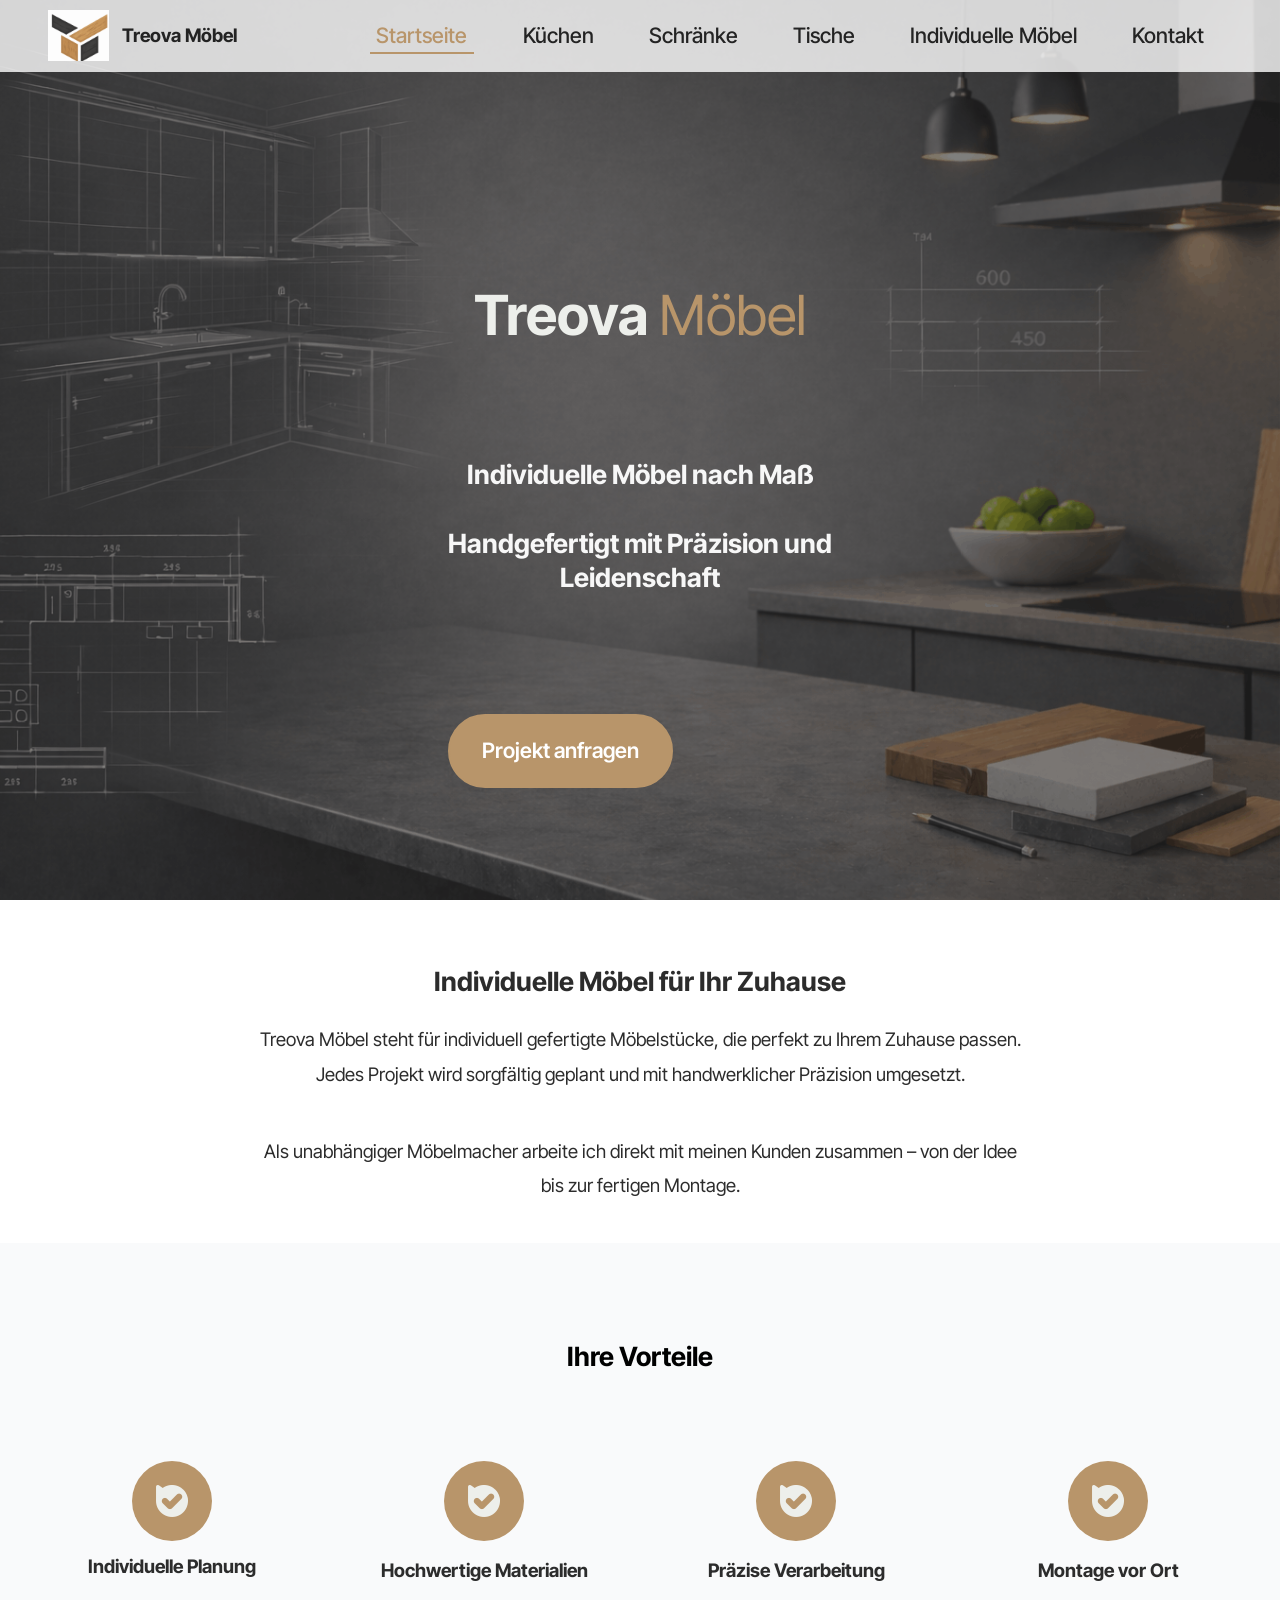
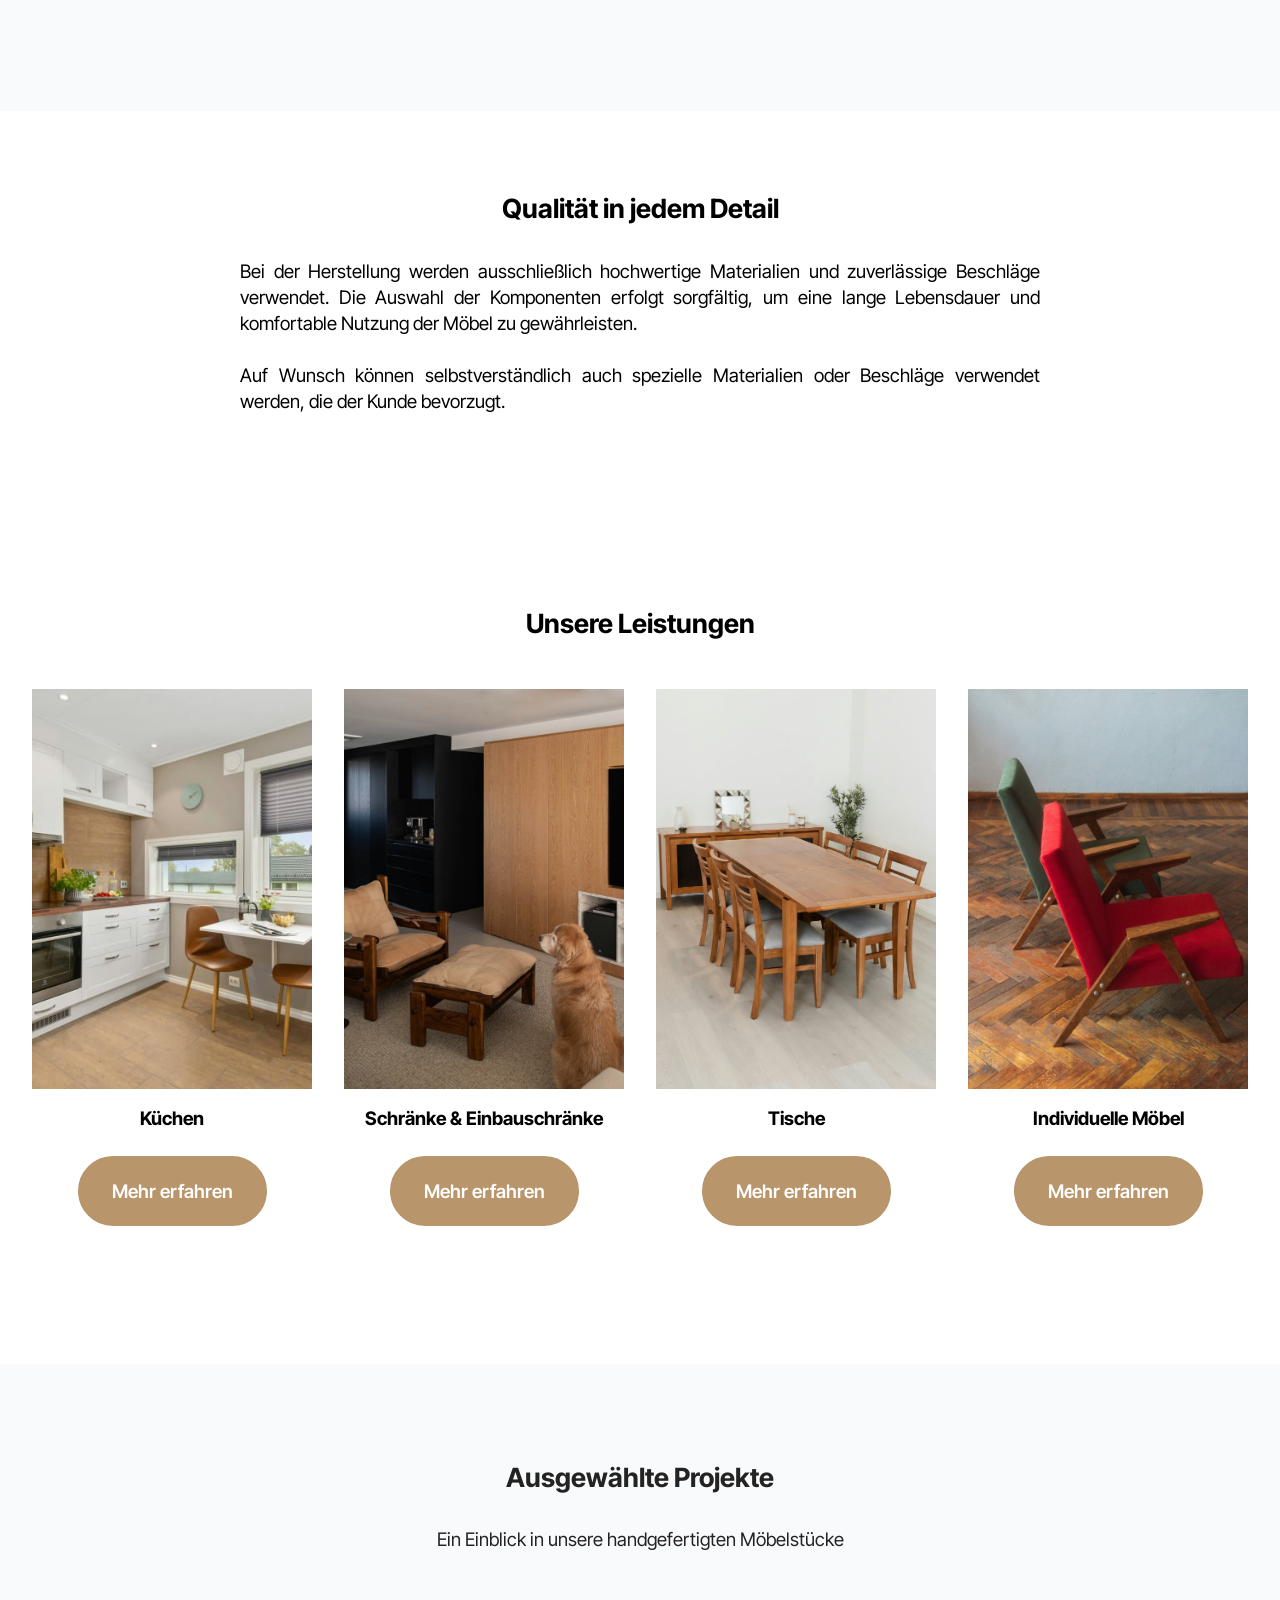
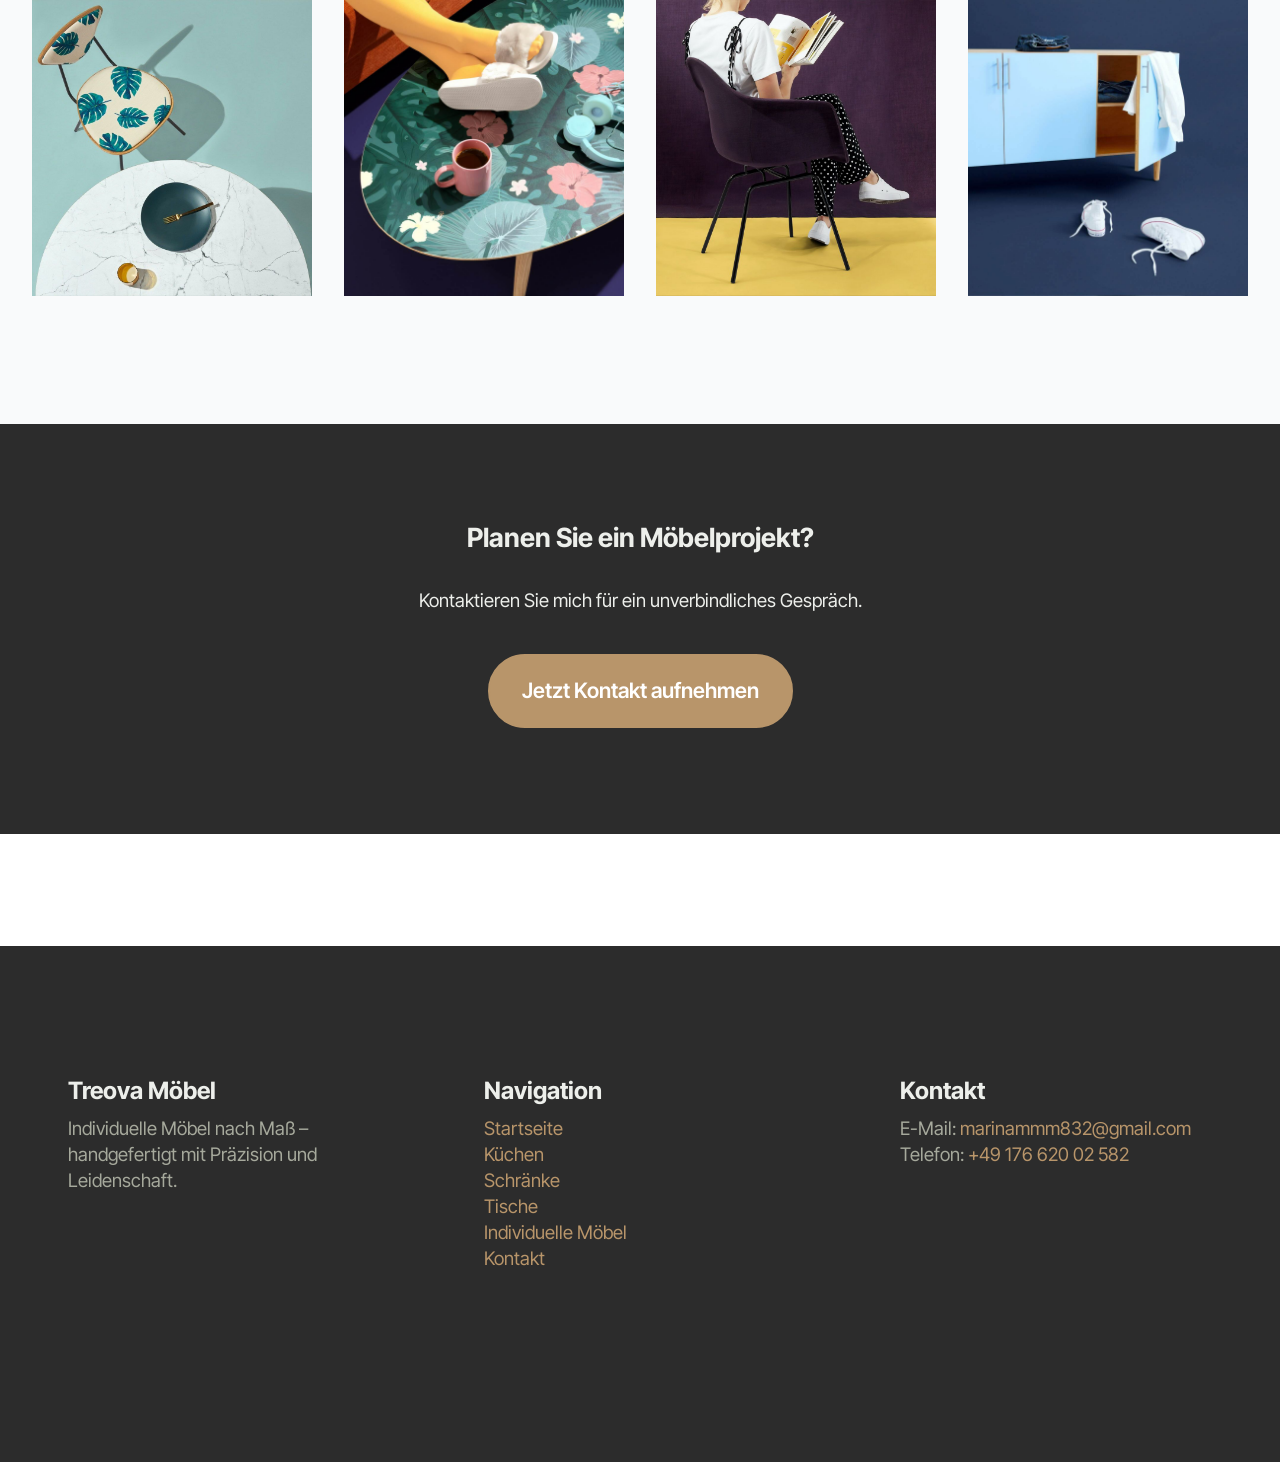
==== commit 9e2dca4d: "3.2 обновил почту и телефон" ====
--- a/index.html
+++ b/index.html
@@ -14,7 +14,7 @@
   <meta name="description" content="Qualität braucht Zeit">
   
   
-  <title>Treova <span style="color: #b8956a;">Möbel</span></title>
+  <title>Treova Möbel</title>
   <link rel="stylesheet" href="assets/web/assets/mobirise-icons2/mobirise2.css">
   <link rel="stylesheet" href="assets/bootstrap/css/bootstrap.min.css">
   <link rel="stylesheet" href="assets/parallax/jarallax.css">
@@ -23,7 +23,7 @@
   <link rel="stylesheet" href="assets/theme/css/style.css">
   <link rel="preload" href="https://fonts.googleapis.com/css?family=Inter+Tight:100,200,300,400,500,600,700,800,900,100i,200i,300i,400i,500i,600i,700i,800i,900i&display=swap" as="style" onload="this.onload=null;this.rel='stylesheet'">
   <noscript><link rel="stylesheet" href="https://fonts.googleapis.com/css?family=Inter+Tight:100,200,300,400,500,600,700,800,900,100i,200i,300i,400i,500i,600i,700i,800i,900i&display=swap"></noscript>
-  <link rel="preload" as="style" href="assets/mobirise/css/mbr-additional.css?v=WjmAQD"><link rel="stylesheet" href="assets/mobirise/css/mbr-additional.css?v=WjmAQD" type="text/css">
+  <link rel="preload" as="style" href="assets/mobirise/css/mbr-additional.css?v=WS1Vwg"><link rel="stylesheet" href="assets/mobirise/css/mbr-additional.css?v=WS1Vwg" type="text/css">
 
   
   
@@ -53,11 +53,11 @@
                 </div>
             </button>
             <div class="collapse navbar-collapse" id="navbarSupportedContent">
-                <ul class="navbar-nav nav-dropdown nav-right" data-app-modern-menu="true"><li class="nav-item"><a class="nav-link link text-black text-primary display-4" href="index.html#header18-1">Startseite</a></li>
-                    <li class="nav-item"><a class="nav-link link text-black text-primary display-4" href="page1.html#header17-1d">
+                <ul class="navbar-nav nav-dropdown nav-right" data-app-modern-menu="true"><li class="nav-item"><a class="nav-link link text-black display-4" href="index.html#header18-1">Startseite</a></li>
+                    <li class="nav-item"><a class="nav-link link text-black display-4" href="index.html#article11-s">
                             Küchen</a></li>
-                    <li class="nav-item"><a class="nav-link link text-black text-primary display-4" href="page6.html#top">Schränke</a>
-                    </li><li class="nav-item"><a class="nav-link link text-black text-primary display-4" href="Nothing to choose">Tische</a></li><li class="nav-item"><a class="nav-link link text-black text-primary display-4" href="page4.html">Individuelle Möbel</a></li><li class="nav-item"><a class="nav-link link text-black text-primary display-4" href="page5.html">Kontakt</a></li></ul>
+                    <li class="nav-item"><a class="nav-link link text-black display-4" href="index.html#article11-t">Schränke</a>
+                    </li><li class="nav-item"><a class="nav-link link text-black display-4" href="index.html#article11-t">Tische</a></li><li class="nav-item"><a class="nav-link link text-black display-4" href="index.html#article11-t">Individuelle Möbel</a></li><li class="nav-item"><a class="nav-link link text-black display-4" href="index.html#content10-z">Kontakt</a></li></ul>
                 
                 
             </div>
@@ -188,105 +188,80 @@
     </div>
 </section>
 
-<section data-bs-version="5.1" class="features017 mbr-embla cid-vdS1R44DK9" id="features017-15">
-	
-	
-	<div class="position-relative">
-		<div class="container-fluid">
-			<div class="row justify-content-center">
-				<div class="col-12 content-head">
-					<div class="mbr-section-head mb-5">
-						<h4 class="mbr-section-title mbr-fonts-style align-center mb-0 display-2"><strong>Unsere Leistungen</strong></h4>
-						
-					</div>
-				</div>
-			</div>
-		</div>
-
-		<div class="embla" data-skip-snaps="true" data-align="center" data-contain-scroll="trimSnaps" data-auto-play-interval="2" data-draggable="true">
-			<div class="embla__viewport container-fluid">
-				<div class="embla__container">
-					
-					<div class="embla__slide slider-image item active" style="margin-left: 0rem; margin-right: 0rem;">
-						<div class="slide-content">
-							<div class="item-img">
-								<div class="item-wrapper">
-									<img src="assets/images/caroline-badran-wv4qcw4jqta-unsplash-600x802.webp" alt="Mobirise Website Builder" title="" data-slide-to="0" data-bs-slide-to="0">
-								</div>
-							</div>
-							<div class="item-content">
-								<h5 class="item-title mbr-fonts-style display-5">
-									<strong>Küchen</strong></h5>
-								
-								
-							</div>
-
-							<div class="mbr-section-btn item-footer mt-2"><a href="page1.html#header17-1d" class="btn item-btn btn-primary display-7" target="_blank">Mehr erfahren</a></div>
-						</div>
-					</div><div class="embla__slide slider-image item" style="margin-left: 0rem; margin-right: 0rem;">
-						<div class="slide-content">
-							<div class="item-img">
-								<div class="item-wrapper">
-									<img src="assets/images/rune-enstad-uxfj-6zj27m-unsplash-600x400.webp" alt="Mobirise Website Builder" title="" data-slide-to="1" data-bs-slide-to="1">
-								</div>
-							</div>
-							<div class="item-content">
-								<h5 class="item-title mbr-fonts-style display-5">
-									<strong>Schränke &amp; Einbauschränke</strong></h5>
-								
-								
-							</div>
-							<div class="mbr-section-btn item-footer mt-2"><a href="page6.html#header17-1s" class="btn item-btn btn-primary display-7" target="_blank">Mehr erfahren</a></div>
-						</div>
-					</div>
-					<div class="embla__slide slider-image item" style="margin-left: 0rem; margin-right: 0rem;">
-						<div class="slide-content">
-							<div class="item-img">
-								<div class="item-wrapper">
-									<img src="assets/images/costa-live-fnfusu-hc98-unsplash-600x768.webp" alt="Mobirise Website Builder" title="" data-slide-to="3" data-bs-slide-to="3">
-								</div>
-							</div>
-							<div class="item-content">
-								<h5 class="item-title mbr-fonts-style display-5">
-									<strong>Tische</strong></h5>
-								
-								
-							</div>
-							<div class="mbr-section-btn item-footer mt-2"><a href="page7.html#header17-1y" class="btn item-btn btn-primary display-7" target="_blank">Mehr erfahren</a></div>
-						</div>
-					</div>
-					<div class="embla__slide slider-image item" style="margin-left: 0rem; margin-right: 0rem;">
-						<div class="slide-content">
-							<div class="item-img">
-								<div class="item-wrapper">
-									<img src="assets/images/lesha-tuman-lwusfk4whl8-unsplash-1200x1590.webp" alt="Mobirise Website Builder" title="" data-slide-to="4" data-bs-slide-to="4">
-								</div>
-							</div>
-							<div class="item-content">
-								<h5 class="item-title mbr-fonts-style display-5">
-									<strong>Individuelle Möbel</strong></h5>
-								
-								
-							</div>
-							<div class="mbr-section-btn item-footer mt-2"><a href="page8.html#header17-24" class="btn item-btn btn-primary display-7" target="_blank">Mehr erfahren</a></div>
-						</div>
-					</div>
-					
-					
-					
-					
-				</div>
-			</div>
-			<button class="embla__button embla__button--prev">
-				<span class="mobi-mbri mobi-mbri-arrow-prev mbr-iconfont" aria-hidden="true"></span>
-				<span class="sr-only visually-hidden visually-hidden visually-hidden">Previous</span>
-			</button>
-			<button class="embla__button embla__button--next">
-				<span class="mobi-mbri mobi-mbri-arrow-next mbr-iconfont" aria-hidden="true"></span>
-				<span class="sr-only visually-hidden visually-hidden visually-hidden">Next</span>
-			</button>
-		</div>
-	</div>
+<section data-bs-version="5.1" class="features13 start cid-vev9QQEBZv" id="features013-2s">
+    
+
+<div class="container-fluid">
+  <div class="row justify-content-center">
+    <div class="col-12 content-head">
+      <div class="mbr-section-head mb-5">
+        <h4 class="mbr-section-title mbr-fonts-style align-center mb-0 display-2"><strong>Unsere Leistungen</strong></h4>
+        
+      </div>
+    </div>
+  </div>
+  <div class="row mbr-section-content">
+    <div class="item features-image col-6 col-md-4 col-lg-3">
+      <div class="item-wrapper">
+        <div class="item-img">
+          <img src="assets/images/rune-enstad-uxfj-6zj27m-unsplash-732x489.webp" alt="Mobirise Website Builder" title="" data-slide-to="0" data-bs-slide-to="0">
+        </div>
+        <div class="item-content align-left mt-3">
+          <h5 class="item-title mbr-fonts-style mb-3 display-7">
+            <strong>Küchen</strong>
+          </h5>
+          
+          
+        </div>
+        <div class="mbr-section-btn item-footer mt-2"><a href="page1.html#header17-1d" class="btn item-btn btn-primary display-7">Mehr erfahren</a></div>
+      </div>
+    </div>
+    <div class="item features-image col-6 col-md-4 col-lg-3">
+      <div class="item-wrapper">
+        <div class="item-img">
+          <img src="assets/images/caroline-badran-wv4qcw4jqta-unsplash-732x978.webp" alt="Mobirise Website Builder" title="" data-slide-to="1" data-bs-slide-to="1">
+        </div>
+        <div class="item-content align-left mt-3">
+          <h5 class="item-title mbr-fonts-style mb-3 display-7"><strong>Schränke &amp; Einbauschränke</strong></h5>
+          
+          
+        </div>
+        <div class="mbr-section-btn item-footer mt-2"><a href="page6.html#header17-1s" class="btn item-btn btn-primary display-7">Mehr erfahren</a></div>
+      </div>
+    </div>
+    <div class="item features-image col-6 col-md-4 col-lg-3">
+      <div class="item-wrapper">
+        <div class="item-img">
+          <img src="assets/images/costa-live-fnfusu-hc98-unsplash-732x937.webp" alt="Mobirise Website Builder" title="" data-slide-to="2" data-bs-slide-to="2">
+        </div>
+        <div class="item-content align-left mt-3">
+          <h5 class="item-title mbr-fonts-style mb-3 display-7">
+            <strong>Tische</strong>
+          </h5>
+          
+          
+        </div>
+        <div class="mbr-section-btn item-footer mt-2"><a href="page7.html#header17-1y" class="btn item-btn btn-primary display-7">Mehr erfahren</a></div>
+      </div>
+    </div>
+    <div class="item features-image col-6 col-md-4 col-lg-3">
+      <div class="item-wrapper">
+        <div class="item-img">
+          <img src="assets/images/lesha-tuman-lwusfk4whl8-unsplash-732x970.webp" alt="Mobirise Website Builder" title="" data-slide-to="3" data-bs-slide-to="3">
+        </div>
+        <div class="item-content align-left mt-3">
+          <h5 class="item-title mbr-fonts-style mb-3 display-7"><strong>Individuelle Möbel</strong></h5>
+          
+          
+        </div>
+        <div class="mbr-section-btn item-footer mt-2"><a href="page8.html#header17-24" class="btn item-btn btn-primary display-7">Mehr erfahren</a></div>
+      </div>
+    </div>
+    
+    
+
+  </div>
+</div>
 </section>
 
 <section data-bs-version="5.1" class="gallery1 mbr-gallery cid-vdS9AsMY2x" id="gallery01-17">
@@ -309,8 +284,8 @@
             
             
             <div class="col-12 col-md-6 col-lg-3 item gallery-image active">
-                <div class="item-wrapper mb-3" data-toggle="modal" data-bs-toggle="modal" data-target="#vev5prWVxK-modal" data-bs-target="#vev5prWVxK-modal">
-                    <img class="w-100" src="assets/images/gallery10.webp" alt="Mobirise Website Builder" data-slide-to="0" data-bs-slide-to="0" data-target="#lb-vev5prWVxK" data-bs-target="#lb-vev5prWVxK">
+                <div class="item-wrapper mb-3" data-toggle="modal" data-bs-toggle="modal" data-target="#vevbkAe7Te-modal" data-bs-target="#vevbkAe7Te-modal">
+                    <img class="w-100" src="assets/images/gallery10.webp" alt="Mobirise Website Builder" data-slide-to="0" data-bs-slide-to="0" data-target="#lb-vevbkAe7Te" data-bs-target="#lb-vevbkAe7Te">
                     <div class="icon-wrapper">
                         <span class="mobi-mbri mobi-mbri-search mbr-iconfont mbr-iconfont-btn"></span>
                     </div>
@@ -318,8 +293,8 @@
                 
             </div>
             <div class="col-12 col-md-6 col-lg-3 item gallery-image">
-                <div class="item-wrapper mb-3" data-toggle="modal" data-bs-toggle="modal" data-target="#vev5prWVxK-modal" data-bs-target="#vev5prWVxK-modal">
-                    <img class="w-100" src="assets/images/gallery05.webp" alt="Mobirise Website Builder" data-slide-to="1" data-bs-slide-to="1" data-target="#lb-vev5prWVxK" data-bs-target="#lb-vev5prWVxK">
+                <div class="item-wrapper mb-3" data-toggle="modal" data-bs-toggle="modal" data-target="#vevbkAe7Te-modal" data-bs-target="#vevbkAe7Te-modal">
+                    <img class="w-100" src="assets/images/gallery05.webp" alt="Mobirise Website Builder" data-slide-to="1" data-bs-slide-to="1" data-target="#lb-vevbkAe7Te" data-bs-target="#lb-vevbkAe7Te">
                     <div class="icon-wrapper">
                         <span class="mobi-mbri mobi-mbri-search mbr-iconfont mbr-iconfont-btn"></span>
                     </div>
@@ -327,8 +302,8 @@
                 
             </div>
             <div class="col-12 col-md-6 col-lg-3 item gallery-image">
-                <div class="item-wrapper mb-3" data-toggle="modal" data-bs-toggle="modal" data-target="#vev5prWVxK-modal" data-bs-target="#vev5prWVxK-modal">
-                    <img class="w-100" src="assets/images/gallery06.webp" alt="Mobirise Website Builder" data-slide-to="2" data-bs-slide-to="2" data-target="#lb-vev5prWVxK" data-bs-target="#lb-vev5prWVxK">
+                <div class="item-wrapper mb-3" data-toggle="modal" data-bs-toggle="modal" data-target="#vevbkAe7Te-modal" data-bs-target="#vevbkAe7Te-modal">
+                    <img class="w-100" src="assets/images/gallery06.webp" alt="Mobirise Website Builder" data-slide-to="2" data-bs-slide-to="2" data-target="#lb-vevbkAe7Te" data-bs-target="#lb-vevbkAe7Te">
                     <div class="icon-wrapper">
                         <span class="mobi-mbri mobi-mbri-search mbr-iconfont mbr-iconfont-btn"></span>
                     </div>
@@ -336,8 +311,8 @@
                 
             </div>
             <div class="col-12 col-md-6 col-lg-3 item gallery-image">
-                <div class="item-wrapper mb-3" data-toggle="modal" data-bs-toggle="modal" data-target="#vev5prWVxK-modal" data-bs-target="#vev5prWVxK-modal">
-                    <img class="w-100" src="assets/images/gallery07.webp" alt="Mobirise Website Builder" data-slide-to="3" data-bs-slide-to="3" data-target="#lb-vev5prWVxK" data-bs-target="#lb-vev5prWVxK">
+                <div class="item-wrapper mb-3" data-toggle="modal" data-bs-toggle="modal" data-target="#vevbkAe7Te-modal" data-bs-target="#vevbkAe7Te-modal">
+                    <img class="w-100" src="assets/images/gallery07.webp" alt="Mobirise Website Builder" data-slide-to="3" data-bs-slide-to="3" data-target="#lb-vevbkAe7Te" data-bs-target="#lb-vevbkAe7Te">
                     <div class="icon-wrapper">
                         <span class="mobi-mbri mobi-mbri-search mbr-iconfont mbr-iconfont-btn"></span>
                     </div>
@@ -346,11 +321,11 @@
             </div>
         </div>
 
-        <div class="modal mbr-slider" tabindex="-1" role="dialog" aria-hidden="true" id="vev5prWVxK-modal">
+        <div class="modal mbr-slider" tabindex="-1" role="dialog" aria-hidden="true" id="vevbkAe7Te-modal">
             <div class="modal-dialog" role="document">
                 <div class="modal-content">
                     <div class="modal-body">
-                        <div class="carousel slide" data-pause="false" data-bs-pause="false" id="lb-vev5prWVxK" data-interval="5000" data-bs-interval="5000">
+                        <div class="carousel slide" data-pause="false" data-bs-pause="false" id="lb-vevbkAe7Te" data-interval="5000" data-bs-interval="5000">
                             <div class="carousel-inner">
                                 
                                 
@@ -370,10 +345,10 @@
                                 </div>
                             </div>
                             <ol class="carousel-indicators">
-                                <li data-slide-to="0" data-bs-slide-to="0" class="active" data-target="#lb-vev5prWVxK" data-bs-target="#lb-vev5prWVxK"></li>
-                                <li data-slide-to="1" data-bs-slide-to="1" data-target="#lb-vev5prWVxK" data-bs-target="#lb-vev5prWVxK"></li>
-                                <li data-slide-to="2" data-bs-slide-to="2" data-target="#lb-vev5prWVxK" data-bs-target="#lb-vev5prWVxK"></li>
-                                <li data-slide-to="3" data-bs-slide-to="3" data-target="#lb-vev5prWVxK" data-bs-target="#lb-vev5prWVxK"></li>
+                                <li data-slide-to="0" data-bs-slide-to="0" class="active" data-target="#lb-vevbkAe7Te" data-bs-target="#lb-vevbkAe7Te"></li>
+                                <li data-slide-to="1" data-bs-slide-to="1" data-target="#lb-vevbkAe7Te" data-bs-target="#lb-vevbkAe7Te"></li>
+                                <li data-slide-to="2" data-bs-slide-to="2" data-target="#lb-vevbkAe7Te" data-bs-target="#lb-vevbkAe7Te"></li>
+                                <li data-slide-to="3" data-bs-slide-to="3" data-target="#lb-vevbkAe7Te" data-bs-target="#lb-vevbkAe7Te"></li>
                                 
                                 
                                 
@@ -381,11 +356,11 @@
                             </ol>
                             <a role="button" href="" class="close" data-dismiss="modal" data-bs-dismiss="modal" aria-label="Close">
                             </a>
-                            <a class="carousel-control-prev carousel-control" role="button" data-slide="prev" data-bs-slide="prev" href="#lb-vev5prWVxK">
+                            <a class="carousel-control-prev carousel-control" role="button" data-slide="prev" data-bs-slide="prev" href="#lb-vevbkAe7Te">
                                 <span class="mobi-mbri mobi-mbri-arrow-prev" aria-hidden="true"></span>
                                 <span class="sr-only visually-hidden">Previous</span>
                             </a>
-                            <a class="carousel-control-next carousel-control" role="button" data-slide="next" data-bs-slide="next" href="#lb-vev5prWVxK">
+                            <a class="carousel-control-next carousel-control" role="button" data-slide="next" data-bs-slide="next" href="#lb-vevbkAe7Te">
                                 <span class="mobi-mbri mobi-mbri-arrow-next" aria-hidden="true"></span>
                                 <span class="sr-only visually-hidden">Next</span>
                             </a>
@@ -484,7 +459,7 @@
 			</div>
 		</div>
 	</div>
-</section><section class="display-7" style="padding: 0;align-items: center;justify-content: center;flex-wrap: wrap;    align-content: center;display: flex;position: relative;height: 4rem;"><a href="https://mobiri.se/4233459" style="flex: 1 1;height: 4rem;position: absolute;width: 100%;z-index: 1;"><img alt="Mobirise.com" style="height: 4rem;" src="[data-uri]"></a><p style="margin: 0;text-align: center;" class="display-7">Built with Mobirise &#8204;</p><a style="z-index:1" href="https://mobirise.com/web-page-maker.html">Web Page Creator</a></section><script src="assets/bootstrap/js/bootstrap.bundle.min.js"></script>  <script src="assets/parallax/jarallax.js"></script>  <script src="assets/smoothscroll/smooth-scroll.js"></script>  <script src="assets/ytplayer/index.js"></script>  <script src="assets/dropdown/js/navbar-dropdown.js"></script>  <script src="assets/embla/embla.min.js"></script>  <script src="assets/embla/script.js"></script>  <script src="assets/theme/js/script.js"></script>  
+</section><section class="display-7" style="padding: 0;align-items: center;justify-content: center;flex-wrap: wrap;    align-content: center;display: flex;position: relative;height: 4rem;"><a href="https://mobiri.se/4233459" style="flex: 1 1;height: 4rem;position: absolute;width: 100%;z-index: 1;"><img alt=" Free Web Page  Building Software" style="height: 4rem;" src="[data-uri]"></a><p style="margin: 0;text-align: center;" class="display-7">Built with Mobirise &#8204;</p><a style="z-index:1" href="https://mobirise.com/html-builder.html">HTML Page Maker</a></section><script src="assets/bootstrap/js/bootstrap.bundle.min.js"></script>  <script src="assets/parallax/jarallax.js"></script>  <script src="assets/smoothscroll/smooth-scroll.js"></script>  <script src="assets/ytplayer/index.js"></script>  <script src="assets/dropdown/js/navbar-dropdown.js"></script>  <script src="assets/theme/js/script.js"></script>  
   
   
 </body>
--- a/assets/theme/css/style.css
+++ b/assets/theme/css/style.css
@@ -966,7 +966,6 @@
 
 
 
-
 section.display-7 {
   display: none !important;
 }
--- a/assets/mobirise/css/mbr-additional.css
+++ b/assets/mobirise/css/mbr-additional.css
@@ -1289,168 +1289,71 @@
   color: #000000;
   text-align: center;
 }
-.cid-vdS1R44DK9 {
-  padding-top: 5rem;
-  padding-bottom: 4rem;
+.cid-vev9QQEBZv {
+  padding-top: 6rem;
+  padding-bottom: 6rem;
   background-color: #ffffff;
 }
-.cid-vdS1R44DK9 img,
-.cid-vdS1R44DK9 .item-img {
+.cid-vev9QQEBZv h6 {
+  line-height: 1.2;
+}
+.cid-vev9QQEBZv img,
+.cid-vev9QQEBZv .item-img {
   width: 100%;
   height: 100%;
   height: 400px;
   object-fit: cover;
 }
+.cid-vev9QQEBZv .item:focus,
+.cid-vev9QQEBZv span:focus {
+  outline: none;
+}
+.cid-vev9QQEBZv .item {
+  cursor: pointer;
+  margin-bottom: 2rem;
+}
 @media (max-width: 767px) {
-  .cid-vdS1R44DK9 img,
-  .cid-vdS1R44DK9 .item-img {
-    max-height: 300px;
-  }
-}
-.cid-vdS1R44DK9 .item:focus,
-.cid-vdS1R44DK9 span:focus {
-  outline: none;
-}
-.cid-vdS1R44DK9 .item-wrapper {
+  .cid-vev9QQEBZv .item {
+    padding-left: 0.5rem;
+    padding-right: 0.5rem;
+    margin-bottom: 1rem;
+  }
+}
+@media (max-width: 767px) {
+  .cid-vev9QQEBZv .mbr-section-content {
+    margin-left: -0.5rem;
+    margin-right: -0.5rem;
+  }
+}
+.cid-vev9QQEBZv .item-wrapper {
   position: relative;
-}
-.cid-vdS1R44DK9 .slide-content {
-  position: relative;
-  border-radius: 4px;
-  background: #ffffff;
-  height: 100%;
-  display: flex;
-  overflow: hidden;
+  display: flex;
   flex-flow: column nowrap;
 }
-.cid-vdS1R44DK9 .slide-content .item-content {
-  padding: 2.25rem 2.25rem 0;
-}
-.cid-vdS1R44DK9 .slide-content .item-footer {
-  padding: 0 2.25rem 2.25rem;
-}
-@media (min-width: 992px) and (max-width: 1200px) {
-  .cid-vdS1R44DK9 .slide-content .item-content {
-    padding: 2rem 1.5rem 0;
-  }
-  .cid-vdS1R44DK9 .slide-content .item-footer {
-    padding: 0 1.5rem 1.5rem;
-  }
-}
-@media (max-width: 767px) {
-  .cid-vdS1R44DK9 .slide-content .item-content {
-    padding: 1.5rem 1.5rem 0;
-  }
-  .cid-vdS1R44DK9 .slide-content .item-footer {
-    padding: 0 1.5rem 1.5rem;
-  }
-}
-.cid-vdS1R44DK9 .mbr-section-btn {
+.cid-vev9QQEBZv .mbr-section-btn {
   margin-top: auto !important;
-}
-.cid-vdS1R44DK9 .mbr-section-title {
-  color: #232323;
-}
-.cid-vdS1R44DK9 .mbr-text,
-.cid-vdS1R44DK9 .mbr-section-btn {
-  text-align: left;
-}
-.cid-vdS1R44DK9 .item-title {
-  text-align: left;
-}
-.cid-vdS1R44DK9 .item-subtitle {
-  text-align: left;
-  color: #bbbbbb;
-}
-.cid-vdS1R44DK9 .embla__slide {
-  display: flex;
-  justify-content: center;
-  position: relative;
-  min-width: 370px;
-  max-width: 370px;
-}
-@media (max-width: 768px) {
-  .cid-vdS1R44DK9 .embla__slide {
-    min-width: 85%;
-    max-width: initial;
-  }
-}
-.cid-vdS1R44DK9 .embla__button--next,
-.cid-vdS1R44DK9 .embla__button--prev {
-  display: flex;
-}
-.cid-vdS1R44DK9 .embla__button {
-  top: 50%;
-  width: 60px;
-  height: 60px;
-  margin-top: -1.5rem;
-  font-size: 22px;
-  background-color: rgba(0, 0, 0, 0.5);
-  color: #fff;
-  border: 2px solid #fff;
-  border-radius: 50%;
-  transition: all 0.3s;
-  position: absolute;
-  display: flex;
-  justify-content: center;
-  align-items: center;
-}
-@media (max-width: 768px) {
-  .cid-vdS1R44DK9 .embla__button {
-    display: none;
-  }
-}
-.cid-vdS1R44DK9 .embla__button:disabled {
-  cursor: default;
-  display: none;
-}
-.cid-vdS1R44DK9 .embla__button:hover {
-  background: #000;
-  color: rgba(255, 255, 255, 0.5);
-}
-.cid-vdS1R44DK9 .embla__button.embla__button--prev {
-  left: 0;
-  margin-left: 2.5rem;
-}
-.cid-vdS1R44DK9 .embla__button.embla__button--next {
-  right: 0;
-  margin-right: 2.5rem;
-}
-@media (max-width: 767px) {
-  .cid-vdS1R44DK9 .embla__button {
-    top: auto;
-  }
-}
-.cid-vdS1R44DK9 .embla {
-  position: relative;
-  width: 100%;
-}
-.cid-vdS1R44DK9 .embla__viewport {
-  overflow: hidden;
-  width: 100%;
-}
-.cid-vdS1R44DK9 .embla__viewport.is-draggable {
-  cursor: grab;
-}
-.cid-vdS1R44DK9 .embla__viewport.is-dragging {
-  cursor: grabbing;
-}
-.cid-vdS1R44DK9 .embla__container {
-  display: flex;
-  user-select: none;
-  -webkit-touch-callout: none;
-  -khtml-user-select: none;
-  -webkit-tap-highlight-color: transparent;
-}
-@media (max-width: 768px) {
-  .cid-vdS1R44DK9 .embla__container .embla__slide:first-child {
-    margin-left: 2rem !important;
-  }
-  .cid-vdS1R44DK9 .embla__container .embla__slide:last-child {
-    margin-right: 2rem !important;
-  }
-}
-.cid-vdS1R44DK9 .content-head {
+  text-align: center;
+}
+.cid-vev9QQEBZv .mbr-section-title {
+  color: #000000;
+}
+.cid-vev9QQEBZv .mbr-text,
+.cid-vev9QQEBZv .mbr-section-btn {
+  color: #000000;
+}
+.cid-vev9QQEBZv .item-title {
+  color: #000000;
+  text-align: center;
+}
+.cid-vev9QQEBZv .item-subtitle {
+  color: #000000;
+  text-align: center;
+}
+.cid-vev9QQEBZv .item-text {
+  color: #000000;
+  text-align: center;
+}
+.cid-vev9QQEBZv .content-head {
   max-width: 800px;
 }
 .cid-vdS9AsMY2x {
--- a/assets/mobirise/css/mbr-additional.css
+++ b/assets/mobirise/css/mbr-additional.css
@@ -1289,168 +1289,71 @@
   color: #000000;
   text-align: center;
 }
-.cid-vdS1R44DK9 {
-  padding-top: 5rem;
-  padding-bottom: 4rem;
+.cid-vev9QQEBZv {
+  padding-top: 6rem;
+  padding-bottom: 6rem;
   background-color: #ffffff;
 }
-.cid-vdS1R44DK9 img,
-.cid-vdS1R44DK9 .item-img {
+.cid-vev9QQEBZv h6 {
+  line-height: 1.2;
+}
+.cid-vev9QQEBZv img,
+.cid-vev9QQEBZv .item-img {
   width: 100%;
   height: 100%;
   height: 400px;
   object-fit: cover;
 }
+.cid-vev9QQEBZv .item:focus,
+.cid-vev9QQEBZv span:focus {
+  outline: none;
+}
+.cid-vev9QQEBZv .item {
+  cursor: pointer;
+  margin-bottom: 2rem;
+}
 @media (max-width: 767px) {
-  .cid-vdS1R44DK9 img,
-  .cid-vdS1R44DK9 .item-img {
-    max-height: 300px;
-  }
-}
-.cid-vdS1R44DK9 .item:focus,
-.cid-vdS1R44DK9 span:focus {
-  outline: none;
-}
-.cid-vdS1R44DK9 .item-wrapper {
+  .cid-vev9QQEBZv .item {
+    padding-left: 0.5rem;
+    padding-right: 0.5rem;
+    margin-bottom: 1rem;
+  }
+}
+@media (max-width: 767px) {
+  .cid-vev9QQEBZv .mbr-section-content {
+    margin-left: -0.5rem;
+    margin-right: -0.5rem;
+  }
+}
+.cid-vev9QQEBZv .item-wrapper {
   position: relative;
-}
-.cid-vdS1R44DK9 .slide-content {
-  position: relative;
-  border-radius: 4px;
-  background: #ffffff;
-  height: 100%;
-  display: flex;
-  overflow: hidden;
+  display: flex;
   flex-flow: column nowrap;
 }
-.cid-vdS1R44DK9 .slide-content .item-content {
-  padding: 2.25rem 2.25rem 0;
-}
-.cid-vdS1R44DK9 .slide-content .item-footer {
-  padding: 0 2.25rem 2.25rem;
-}
-@media (min-width: 992px) and (max-width: 1200px) {
-  .cid-vdS1R44DK9 .slide-content .item-content {
-    padding: 2rem 1.5rem 0;
-  }
-  .cid-vdS1R44DK9 .slide-content .item-footer {
-    padding: 0 1.5rem 1.5rem;
-  }
-}
-@media (max-width: 767px) {
-  .cid-vdS1R44DK9 .slide-content .item-content {
-    padding: 1.5rem 1.5rem 0;
-  }
-  .cid-vdS1R44DK9 .slide-content .item-footer {
-    padding: 0 1.5rem 1.5rem;
-  }
-}
-.cid-vdS1R44DK9 .mbr-section-btn {
+.cid-vev9QQEBZv .mbr-section-btn {
   margin-top: auto !important;
-}
-.cid-vdS1R44DK9 .mbr-section-title {
-  color: #232323;
-}
-.cid-vdS1R44DK9 .mbr-text,
-.cid-vdS1R44DK9 .mbr-section-btn {
-  text-align: left;
-}
-.cid-vdS1R44DK9 .item-title {
-  text-align: left;
-}
-.cid-vdS1R44DK9 .item-subtitle {
-  text-align: left;
-  color: #bbbbbb;
-}
-.cid-vdS1R44DK9 .embla__slide {
-  display: flex;
-  justify-content: center;
-  position: relative;
-  min-width: 370px;
-  max-width: 370px;
-}
-@media (max-width: 768px) {
-  .cid-vdS1R44DK9 .embla__slide {
-    min-width: 85%;
-    max-width: initial;
-  }
-}
-.cid-vdS1R44DK9 .embla__button--next,
-.cid-vdS1R44DK9 .embla__button--prev {
-  display: flex;
-}
-.cid-vdS1R44DK9 .embla__button {
-  top: 50%;
-  width: 60px;
-  height: 60px;
-  margin-top: -1.5rem;
-  font-size: 22px;
-  background-color: rgba(0, 0, 0, 0.5);
-  color: #fff;
-  border: 2px solid #fff;
-  border-radius: 50%;
-  transition: all 0.3s;
-  position: absolute;
-  display: flex;
-  justify-content: center;
-  align-items: center;
-}
-@media (max-width: 768px) {
-  .cid-vdS1R44DK9 .embla__button {
-    display: none;
-  }
-}
-.cid-vdS1R44DK9 .embla__button:disabled {
-  cursor: default;
-  display: none;
-}
-.cid-vdS1R44DK9 .embla__button:hover {
-  background: #000;
-  color: rgba(255, 255, 255, 0.5);
-}
-.cid-vdS1R44DK9 .embla__button.embla__button--prev {
-  left: 0;
-  margin-left: 2.5rem;
-}
-.cid-vdS1R44DK9 .embla__button.embla__button--next {
-  right: 0;
-  margin-right: 2.5rem;
-}
-@media (max-width: 767px) {
-  .cid-vdS1R44DK9 .embla__button {
-    top: auto;
-  }
-}
-.cid-vdS1R44DK9 .embla {
-  position: relative;
-  width: 100%;
-}
-.cid-vdS1R44DK9 .embla__viewport {
-  overflow: hidden;
-  width: 100%;
-}
-.cid-vdS1R44DK9 .embla__viewport.is-draggable {
-  cursor: grab;
-}
-.cid-vdS1R44DK9 .embla__viewport.is-dragging {
-  cursor: grabbing;
-}
-.cid-vdS1R44DK9 .embla__container {
-  display: flex;
-  user-select: none;
-  -webkit-touch-callout: none;
-  -khtml-user-select: none;
-  -webkit-tap-highlight-color: transparent;
-}
-@media (max-width: 768px) {
-  .cid-vdS1R44DK9 .embla__container .embla__slide:first-child {
-    margin-left: 2rem !important;
-  }
-  .cid-vdS1R44DK9 .embla__container .embla__slide:last-child {
-    margin-right: 2rem !important;
-  }
-}
-.cid-vdS1R44DK9 .content-head {
+  text-align: center;
+}
+.cid-vev9QQEBZv .mbr-section-title {
+  color: #000000;
+}
+.cid-vev9QQEBZv .mbr-text,
+.cid-vev9QQEBZv .mbr-section-btn {
+  color: #000000;
+}
+.cid-vev9QQEBZv .item-title {
+  color: #000000;
+  text-align: center;
+}
+.cid-vev9QQEBZv .item-subtitle {
+  color: #000000;
+  text-align: center;
+}
+.cid-vev9QQEBZv .item-text {
+  color: #000000;
+  text-align: center;
+}
+.cid-vev9QQEBZv .content-head {
   max-width: 800px;
 }
 .cid-vdS9AsMY2x {
